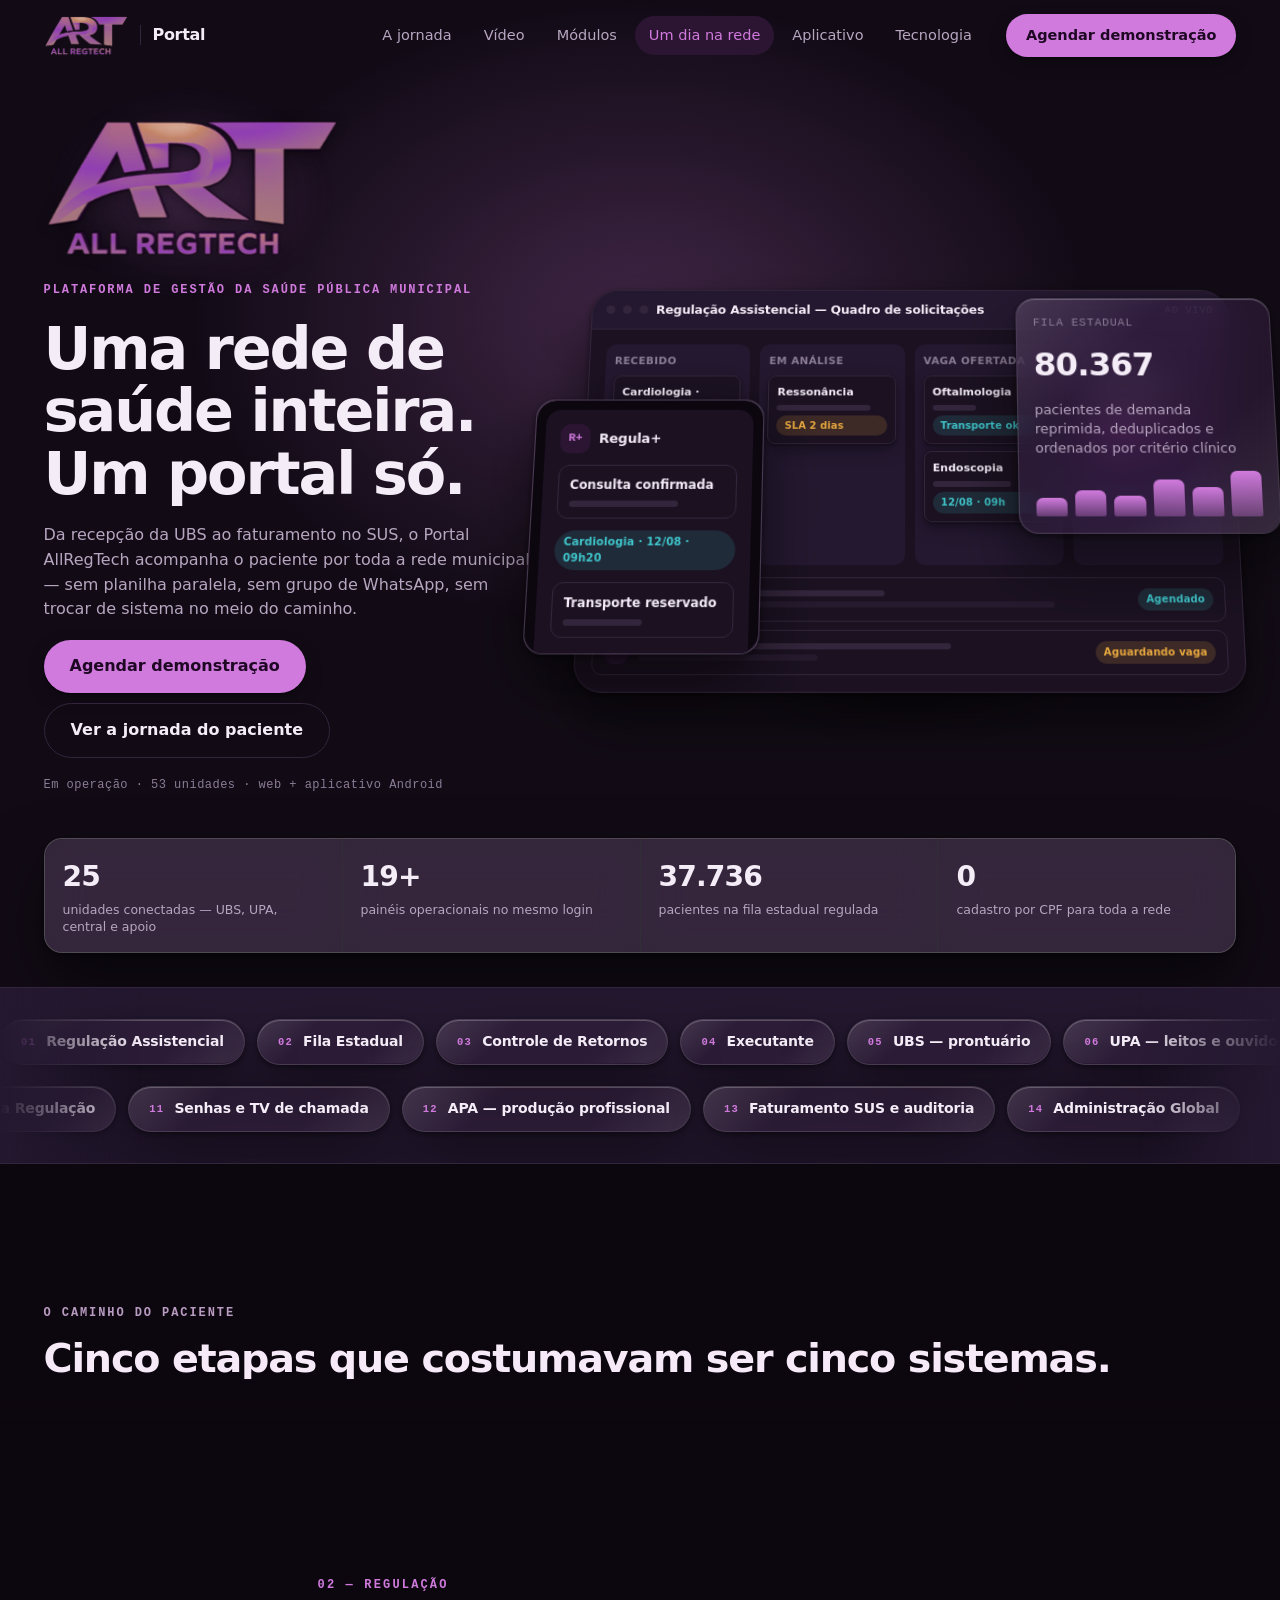
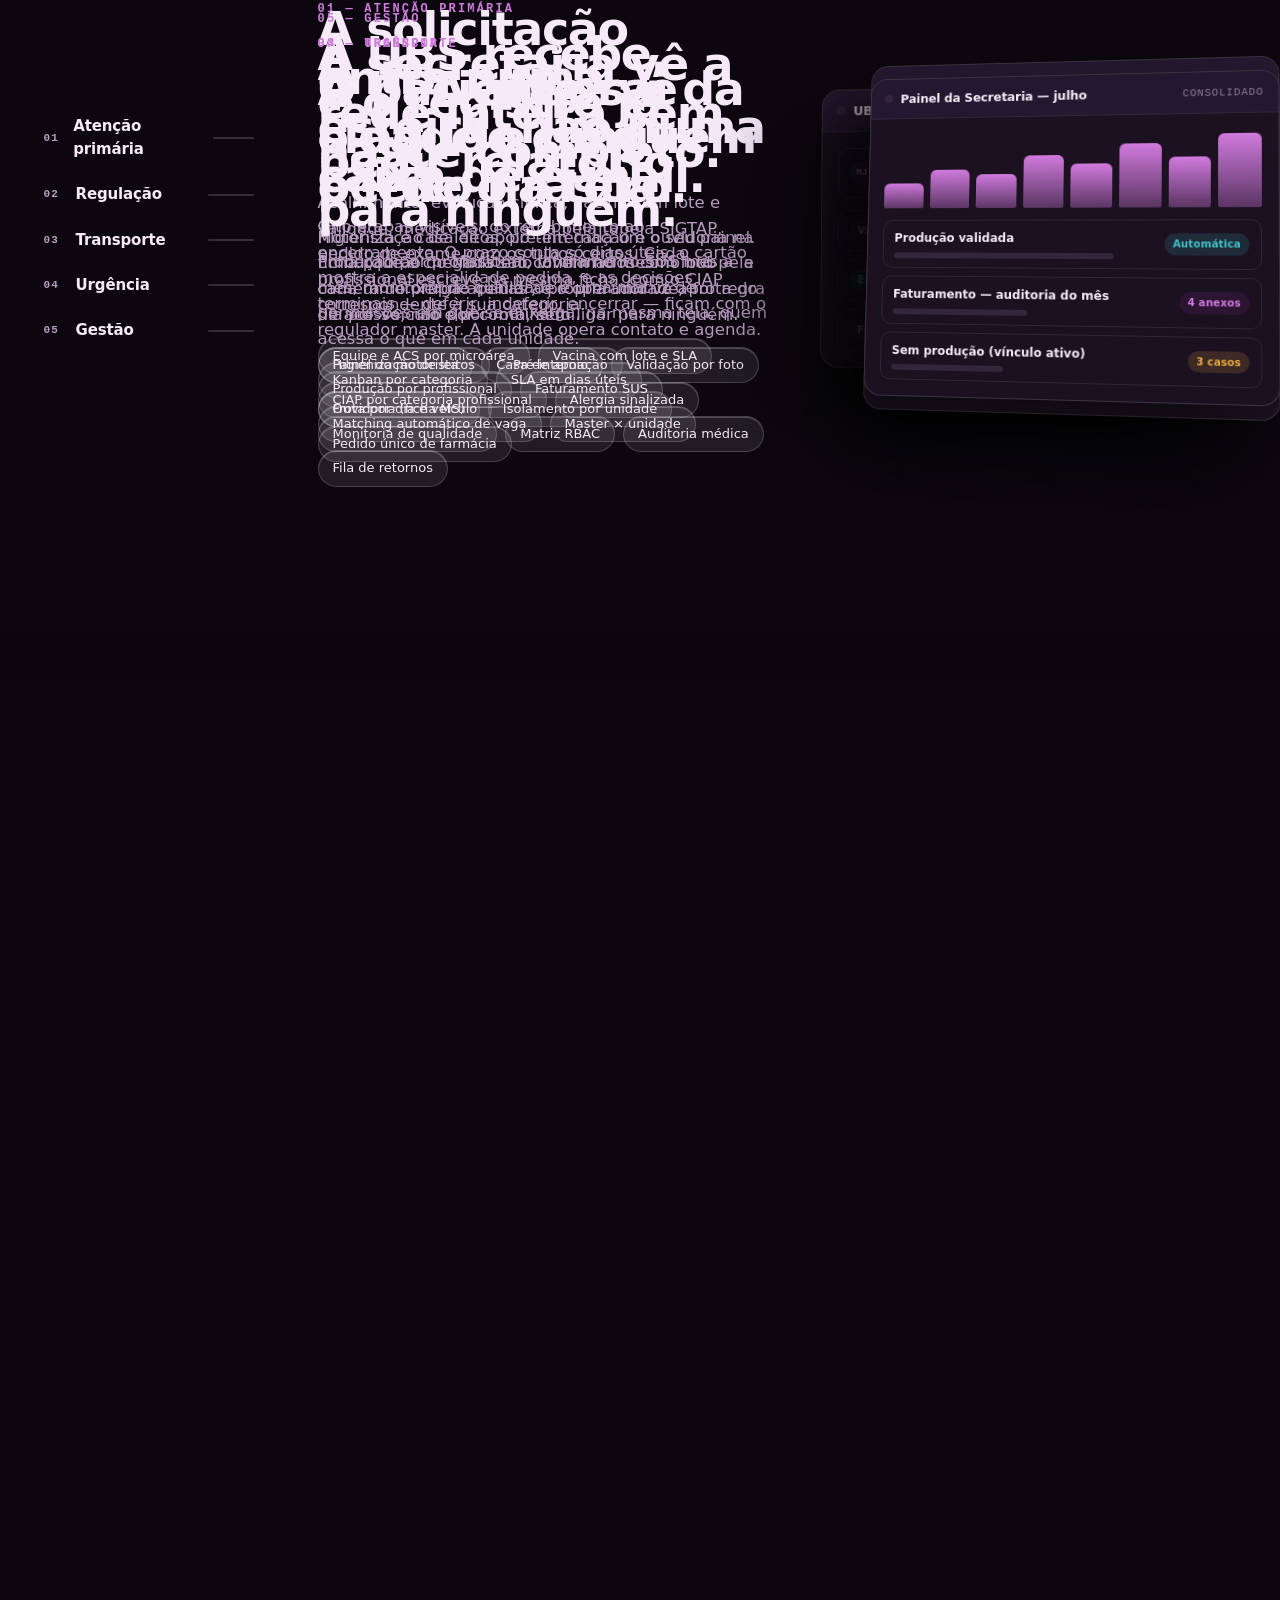
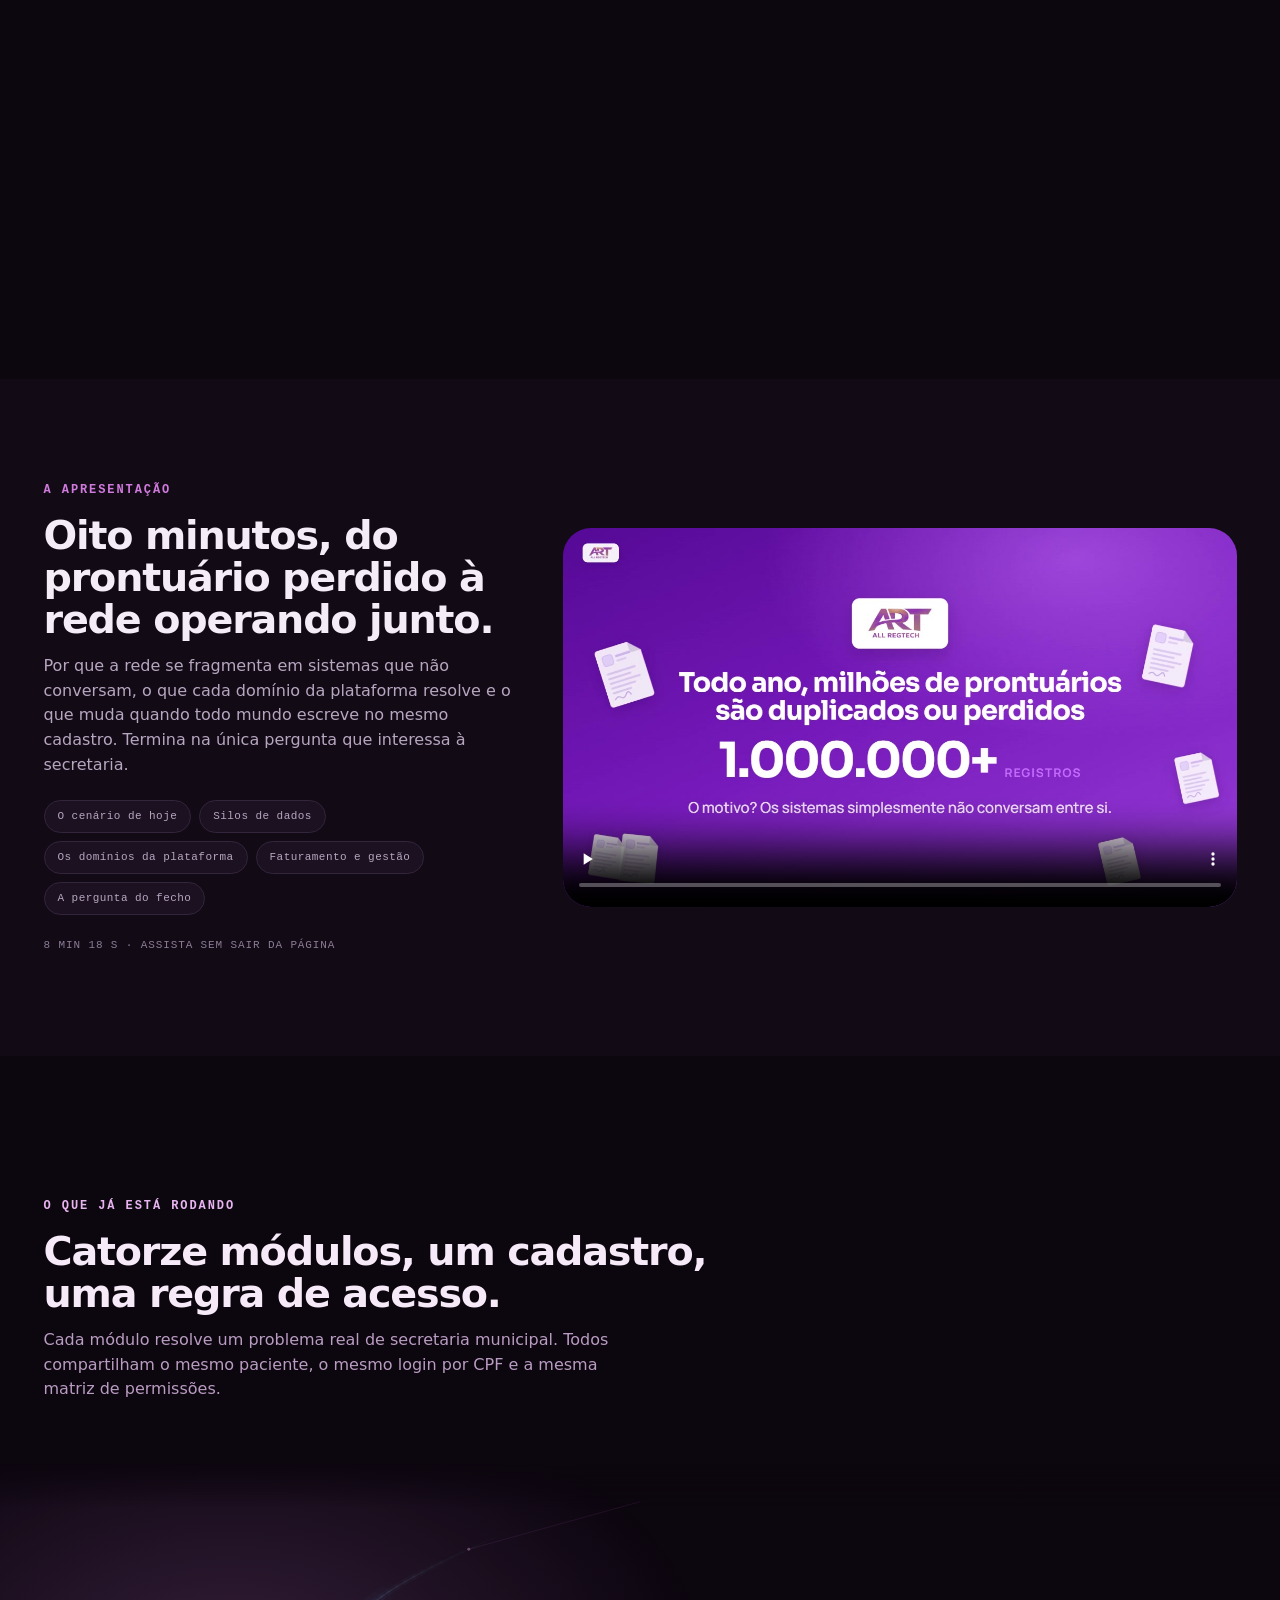
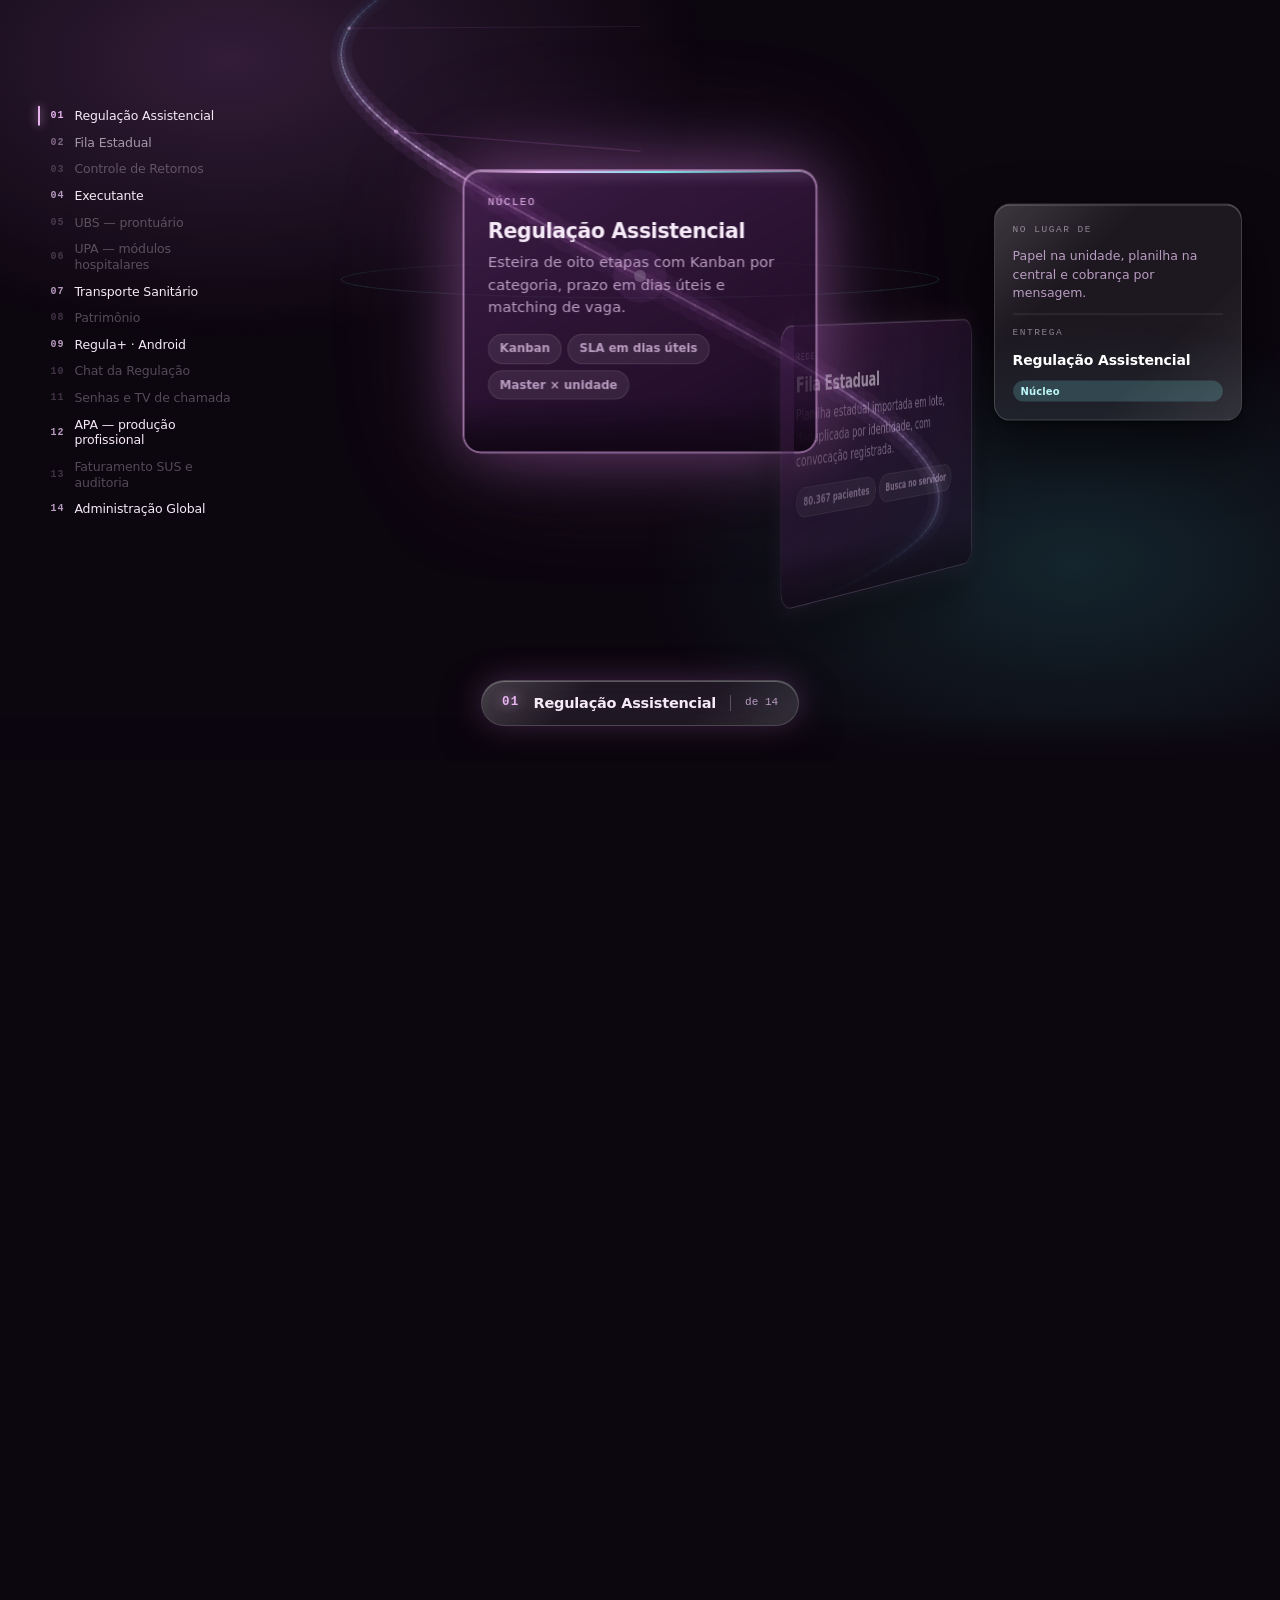
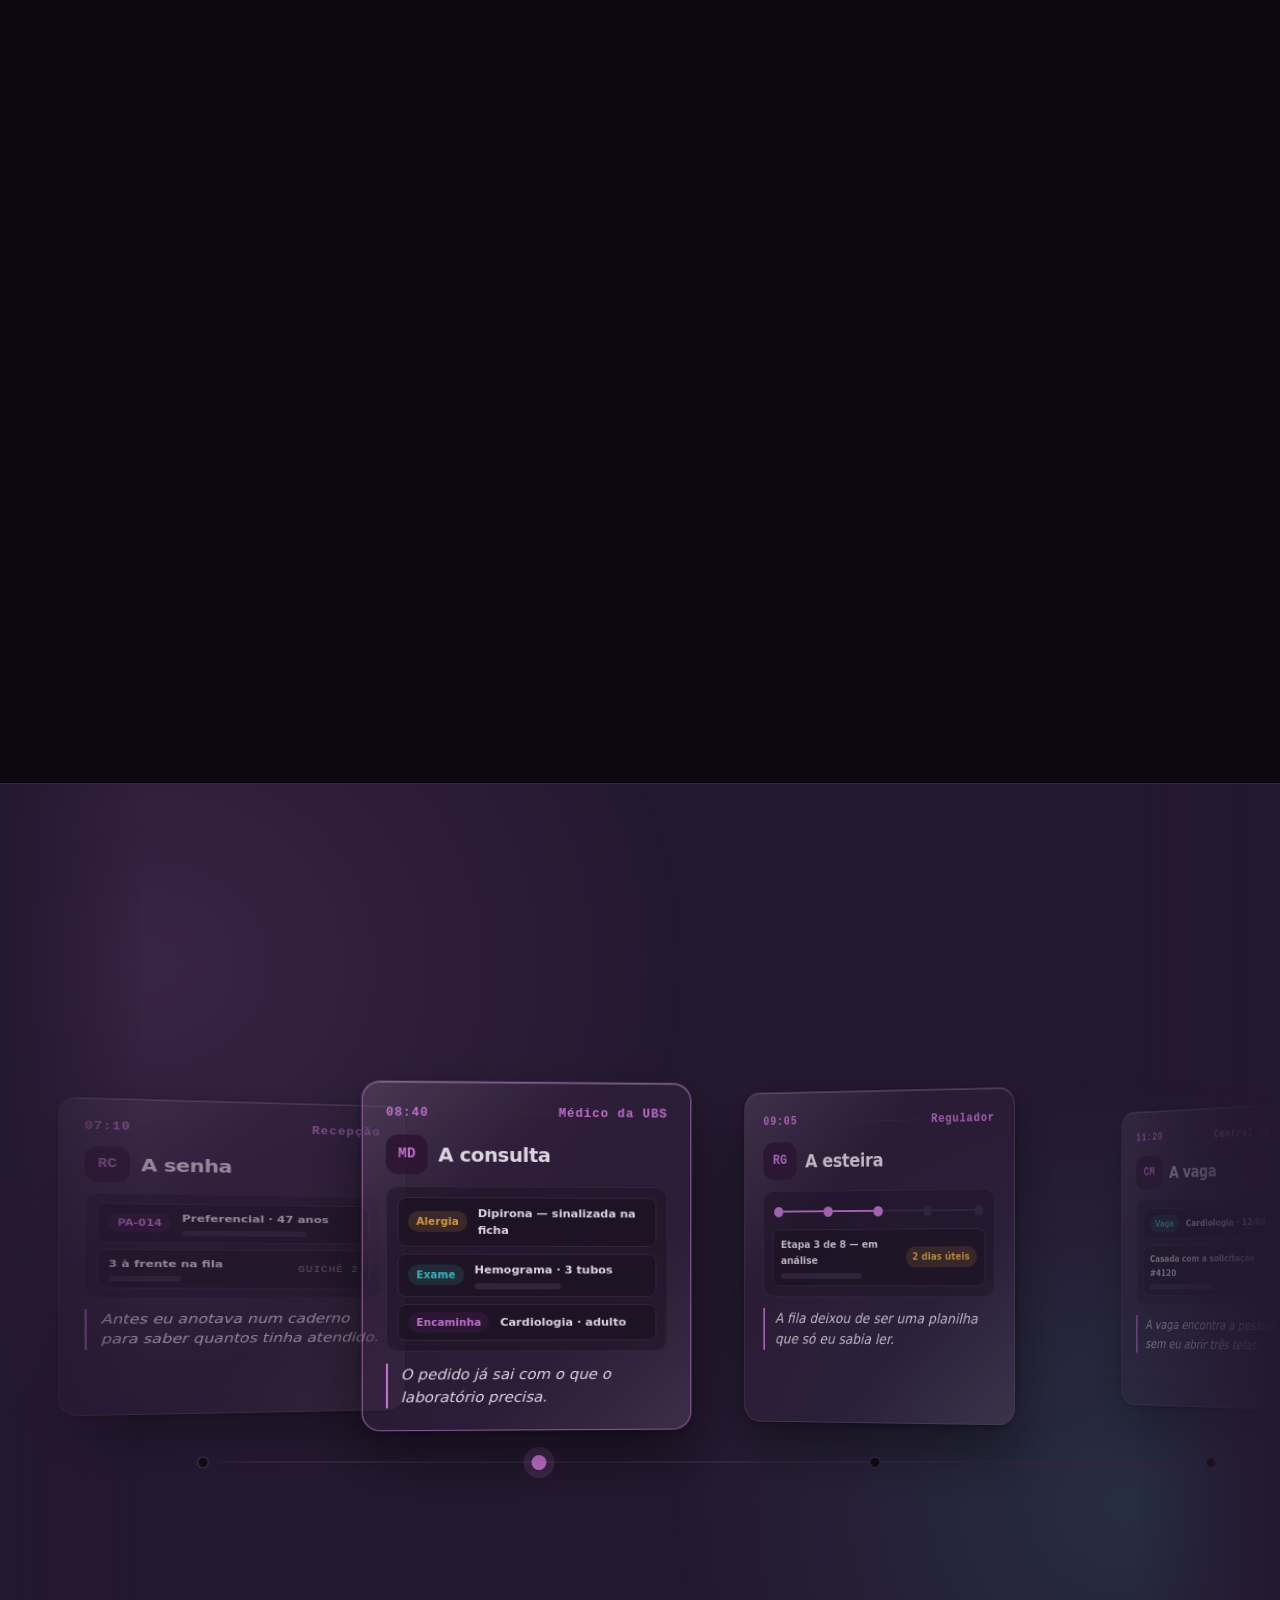
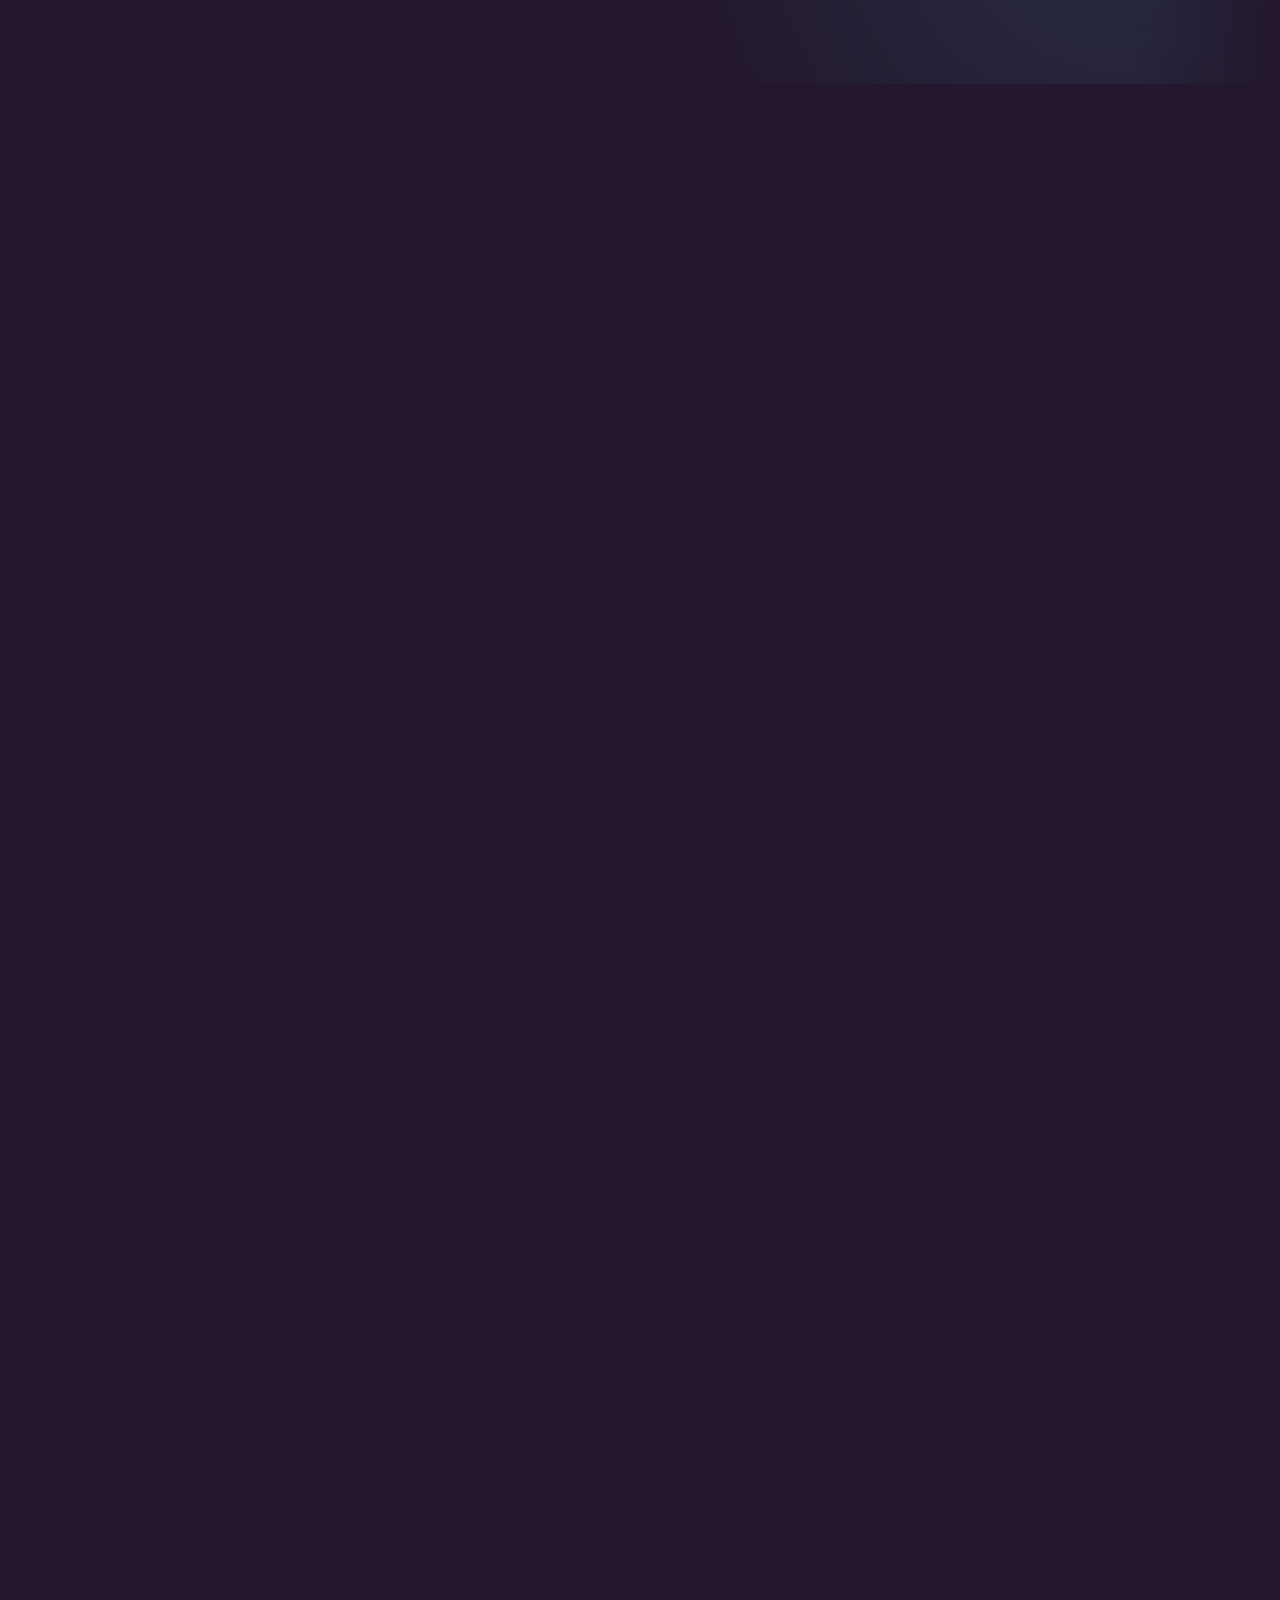
==== index.html @ d10c9597 "Rodape: link para a area restrita O link estava so no clone do servidor; um git pull o apagaria. O e" ====
<!doctype html>
<html lang="pt-BR" data-theme="dark">
<head>
<meta charset="utf-8">
<meta name="color-scheme" content="dark">
<title>Portal AllRegTech — a rede municipal de saúde em um só lugar</title>
<meta name="viewport" content="width=device-width, initial-scale=1">
<meta name="description" content="Portal AllRegTech - plataforma de gestao da saude publica municipal: regulacao, UBS, UPA, transporte sanitario e o aplicativo Regula+.">
<meta name="theme-color" content="#25082B">
<link rel="icon" href="assets/logo-art.png">
<meta property="og:title" content="Portal AllRegTech">
<meta property="og:description" content="Uma rede de saude inteira. Um portal so.">
<meta property="og:image" content="video-capa.jpg">
<meta property="og:type" content="website">
</head>
<body>
<div class="beams" aria-hidden="true"><i></i><i></i><i></i></div>


<style>
/* ───────────────────────── tokens ───────────────────────── */
:root{
  --ink:#1A1220;
  --ink-2:#5A4C63;
  --ink-3:#8B7F94;
  --ground:#FBFAFC;
  --surface:#FFFFFF;
  --surface-2:#F4F0F7;
  --line:#E7E1EB;
  --accent:#6F1D7A;
  --accent-soft:#F3E6F5;
  --deep:#25082B;
  --deep-2:#3A1442;
  --on-deep:#F6EAF8;
  --on-deep-2:#C7A7CE;
  --teal:#0E8F95;
  --amber:#C77A12;
  --btn-bg:#6F1D7A;
  --btn-fg:#FFFFFF;
  --shadow-s:0 1px 2px rgba(37,8,43,.06), 0 6px 16px rgba(37,8,43,.06);
  --shadow-l:0 2px 6px rgba(37,8,43,.08), 0 28px 60px rgba(37,8,43,.14);
  --glass-bg:rgba(255,255,255,.58);
  --glass-brd:rgba(255,255,255,.9);
  --glass-shine:rgba(255,255,255,.75);
  --glass-blur:saturate(1.7) blur(20px);
  --logo-art:url("assets/logo-art.png");
  --logo-dark:url("assets/logo-art-dark.png");
  --r-s:10px; --r-m:18px; --r-l:28px;
  --display:"Segoe UI Variable Display","Segoe UI Variable Text","Segoe UI",system-ui,-apple-system,"Helvetica Neue",sans-serif;
  --body:"Segoe UI Variable Text","Segoe UI",system-ui,-apple-system,"Helvetica Neue",sans-serif;
  --mono:ui-monospace,"Cascadia Code","Cascadia Mono",Consolas,"SF Mono",monospace;
  --maxw:1500px;
  --pad:clamp(20px,3.4vw,52px);
}
@media (prefers-color-scheme:dark){
  :root{
    --ink:#F4ECF7; --ink-2:#B7A6C0; --ink-3:#8B7C95;
    --ground:#120B16; --surface:#1B1121; --surface-2:#241830; --line:#33253C;
    --accent:#D07ADD; --accent-soft:#2C1533;
    --deep:#0C060F; --deep-2:#1D1024; --on-deep:#F6EAF8; --on-deep-2:#B99CC1;
    --teal:#3FC6CB; --amber:#E8A93F;
    --btn-bg:#D07ADD; --btn-fg:#1E0824;
    --shadow-s:0 1px 2px rgba(0,0,0,.5), 0 6px 16px rgba(0,0,0,.35);
    --shadow-l:0 2px 6px rgba(0,0,0,.5), 0 28px 60px rgba(0,0,0,.55);
    --glass-bg:rgba(52,32,63,.5); --glass-brd:rgba(255,255,255,.14); --glass-shine:rgba(255,255,255,.22);
  }
}
:root[data-theme="dark"]{
  --ink:#F4ECF7; --ink-2:#B7A6C0; --ink-3:#8B7C95;
  --ground:#120B16; --surface:#1B1121; --surface-2:#241830; --line:#33253C;
  --accent:#D07ADD; --accent-soft:#2C1533;
  --deep:#0C060F; --deep-2:#1D1024; --on-deep:#F6EAF8; --on-deep-2:#B99CC1;
  --teal:#3FC6CB; --amber:#E8A93F;
  --btn-bg:#D07ADD; --btn-fg:#1E0824;
  --shadow-s:0 1px 2px rgba(0,0,0,.5), 0 6px 16px rgba(0,0,0,.35);
  --shadow-l:0 2px 6px rgba(0,0,0,.5), 0 28px 60px rgba(0,0,0,.55);
  --glass-bg:rgba(52,32,63,.5); --glass-brd:rgba(255,255,255,.14); --glass-shine:rgba(255,255,255,.22);
}
:root[data-theme="light"]{
  --ink:#1A1220; --ink-2:#5A4C63; --ink-3:#8B7F94;
  --ground:#FBFAFC; --surface:#FFFFFF; --surface-2:#F4F0F7; --line:#E7E1EB;
  --accent:#6F1D7A; --accent-soft:#F3E6F5;
  --deep:#25082B; --deep-2:#3A1442; --on-deep:#F6EAF8; --on-deep-2:#C7A7CE;
  --teal:#0E8F95; --amber:#C77A12;
  --btn-bg:#6F1D7A; --btn-fg:#FFFFFF;
  --shadow-s:0 1px 2px rgba(37,8,43,.06), 0 6px 16px rgba(37,8,43,.06);
  --shadow-l:0 2px 6px rgba(37,8,43,.08), 0 28px 60px rgba(37,8,43,.14);
  --glass-bg:rgba(255,255,255,.58); --glass-brd:rgba(255,255,255,.9); --glass-shine:rgba(255,255,255,.75);
}

/* ───────────────────────── base ───────────────────────── */
*{box-sizing:border-box}
html{scroll-behavior:auto}
body{
  margin:0; background:var(--ground); color:var(--ink);
  font-family:var(--body); font-size:16px; line-height:1.55;
  -webkit-font-smoothing:antialiased;
  overflow-x:hidden; overflow-x:clip; /* clip não cria contexto de rolagem: preserva o sticky */
}

/* ───────────────────────── feixes de luz no fundo ─────────────────────────
   Camada fixa atras de TODO o conteudo. Funciona porque o background do body
   e propagado para o canvas: um filho com z-index:-1 fica acima do fundo e
   abaixo do conteudo. Secoes com fundo solido (ex.: #jornada) cobrem os feixes
   naturalmente — a luz aparece onde o fundo e o --ground. */
:root{
  --beam-a:rgba(111,29,122,.20);
  --beam-b:rgba(14,143,149,.15);
  --beam-c:rgba(199,122,18,.11);
}
@media (prefers-color-scheme:dark){
  :root{
    --beam-a:rgba(208,122,221,.26);
    --beam-b:rgba(63,198,203,.19);
    --beam-c:rgba(232,169,63,.14);
  }
}
:root[data-theme="dark"]{
  --beam-a:rgba(208,122,221,.26);
  --beam-b:rgba(63,198,203,.19);
  --beam-c:rgba(232,169,63,.14);
}
:root[data-theme="light"]{
  --beam-a:rgba(111,29,122,.20);
  --beam-b:rgba(14,143,149,.15);
  --beam-c:rgba(199,122,18,.11);
}
.beams{
  position:fixed; inset:0; z-index:-1; pointer-events:none;
  overflow:hidden; contain:strict;
}
.beams i{
  position:absolute; top:-60vh; left:0;
  width:var(--w); height:220vh;
  background:linear-gradient(90deg, transparent 0%, var(--c) 46%, var(--c) 54%, transparent 100%);
  filter:blur(var(--b));
  opacity:0;
  will-change:transform, opacity;
  animation:beam-sweep var(--dur) linear var(--delay) infinite;
}
.beams i:nth-child(1){ --w:15vw; --b:46px; --c:var(--beam-a); --dur:23s; --delay:-3s }
.beams i:nth-child(2){ --w:9vw;  --b:34px; --c:var(--beam-b); --dur:31s; --delay:-14s }
.beams i:nth-child(3){ --w:22vw; --b:64px; --c:var(--beam-c); --dur:41s; --delay:-27s }
@keyframes beam-sweep{
  0%   { transform:rotate(17deg) translate3d(-45vw,0,0); opacity:0 }
  14%  { opacity:1 }
  86%  { opacity:1 }
  100% { transform:rotate(17deg) translate3d(125vw,0,0); opacity:0 }
}
/* quem pediu menos movimento fica com o fundo limpo, sem animacao nenhuma */
@media (prefers-reduced-motion:reduce){ .beams{ display:none } }
@media print{ .beams{ display:none } }
/* degradê nas bordas: onde o conteúdo é recortado, ele se dissolve em vez de ser cortado a faca */
.fade-x::before, .fade-x::after, .fade-y::before, .fade-y::after{
  content:""; position:absolute; z-index:4; pointer-events:none;
}
.fade-x::before, .fade-x::after{top:0; bottom:0; width:clamp(72px,11vw,190px)}
.fade-x::before{left:0; background:linear-gradient(90deg, var(--fade-c,var(--ground)) 0%, transparent 100%)}
.fade-x::after{right:0; background:linear-gradient(270deg, var(--fade-c,var(--ground)) 0%, transparent 100%)}
.fade-y::before, .fade-y::after{left:0; right:0; height:clamp(28px,5vh,76px)}
.fade-y::before{top:0; background:linear-gradient(180deg, var(--fade-c,var(--ground)) 0%, transparent 100%)}
.fade-y::after{bottom:0; background:linear-gradient(0deg, var(--fade-c,var(--ground)) 0%, transparent 100%)}
h1,h2,h3,h4{font-family:var(--display); text-wrap:balance; margin:0; font-weight:700; letter-spacing:-.022em; line-height:1.06}
p{margin:0}
a{color:inherit}
img{max-width:100%}
:where(a,button,[tabindex]):focus-visible{outline:3px solid var(--accent); outline-offset:3px; border-radius:6px}

.wrap{max-width:var(--maxw); margin-inline:auto; padding-inline:var(--pad)}
.eyebrow{
  font-family:var(--mono); font-size:12px; letter-spacing:.16em; text-transform:uppercase;
  color:var(--accent); font-weight:600;
}
.lede{font-size:clamp(16px,1.15vw,18.5px); color:var(--ink-2); max-width:56ch}
.h-xl{font-size:clamp(38px,4.6vw,68px); letter-spacing:-.035em}
.h-l{font-size:clamp(28px,3.1vw,46px); letter-spacing:-.03em}
.h-m{font-size:clamp(23px,2vw,31px); letter-spacing:-.025em}
.h-s{font-size:20px; letter-spacing:-.015em}

.btn{
  display:inline-flex; align-items:center; gap:9px; border:0; cursor:pointer;
  font-family:var(--body); font-size:16px; font-weight:600; text-decoration:none;
  padding:14px 26px; border-radius:999px; transition:transform .18s, box-shadow .18s, background .18s;
}
.btn--primary{background:var(--btn-bg); color:var(--btn-fg); box-shadow:var(--shadow-s)}
.btn--primary:hover{transform:translateY(-2px); box-shadow:var(--shadow-l)}
.btn--ghost{background:transparent; color:var(--ink); border:1.5px solid var(--line)}
.btn--ghost:hover{border-color:var(--accent); color:var(--accent); transform:translateY(-2px)}
.btn--onDeep{background:rgba(255,255,255,.1); color:var(--on-deep); border:1.5px solid rgba(255,255,255,.24)}
.btn--onDeep:hover{background:rgba(255,255,255,.18); transform:translateY(-2px)}

/* ───────────────────────── scroll progress + nav ───────────────────────── */
#bar{
  position:fixed; inset:0 auto auto 0; height:3px; width:0%; z-index:60;
  background:linear-gradient(90deg,var(--accent),var(--teal)); transition:width .08s linear;
}
#nav{
  position:fixed; top:0; left:0; right:0; z-index:50;
  display:flex; align-items:center; gap:20px;
  padding:14px var(--pad); transition:background .3s, border-color .3s, backdrop-filter .3s;
  border-bottom:1px solid transparent;
}
#nav.stuck{
  background:color-mix(in srgb, var(--ground) 82%, transparent);
  backdrop-filter:saturate(1.6) blur(18px);
  border-bottom-color:var(--line);
}
.brand{display:flex; align-items:center; gap:12px; font-family:var(--display); font-weight:700; letter-spacing:-.02em; text-decoration:none; font-size:16px; color:var(--ink)}
.brand__sep{width:1px; height:20px; background:var(--line); display:block}
.navlinks{display:flex; gap:4px; margin-left:auto}
.navlinks a{
  text-decoration:none; font-size:14.5px; font-weight:500; color:var(--ink-2);
  padding:8px 14px; border-radius:999px; transition:color .2s, background .2s;
}
.navlinks a:hover{color:var(--ink); background:var(--surface-2)}
.navlinks a.on{color:var(--accent); background:var(--accent-soft)}
#nav .btn{padding:10px 20px; font-size:14.5px}
@media (max-width:940px){ .navlinks{display:none} #nav .btn{margin-left:auto} }

/* ───────────────────────── reveal ───────────────────────── */
.rv{opacity:0; transform:translateY(30px); transition:opacity .8s cubic-bezier(.2,.7,.3,1), transform .8s cubic-bezier(.2,.7,.3,1); transition-delay:var(--d,0ms)}
.rv.in{opacity:1; transform:none}

/* ───────── vidro ───────── */
/* .glass = vidro completo (com desfoque do fundo). Custa uma superfície de composição
   por elemento, então fica reservado a poucos elementos-chave.
   .glass-lite = mesma linguagem visual sem o desfoque, para quando há muitos. */
.glass, .glass-lite{
  background:var(--glass-bg);
  border:1px solid var(--glass-brd);
  box-shadow:var(--shadow-l), inset 0 1px 0 var(--glass-shine);
  position:relative;
}
.glass{-webkit-backdrop-filter:var(--glass-blur); backdrop-filter:var(--glass-blur)}
.glass::before, .glass-lite::before{ /* brilho diagonal de borda, como um vidro pegando luz */
  content:""; position:absolute; inset:0; border-radius:inherit; pointer-events:none;
  background:linear-gradient(135deg, var(--glass-shine) 0%, transparent 32%, transparent 68%, rgba(255,255,255,.16) 100%);
  opacity:.55; }
.glass > *, .glass-lite > *{position:relative; z-index:1}
@supports not ((backdrop-filter:blur(1px)) or (-webkit-backdrop-filter:blur(1px))){
  .glass{background:var(--surface)}
}

/* ───────── logo ART em placa 3D extrudada ───────── */
.brand-mark{
  width:var(--bm,120px); aspect-ratio:460/235; display:block; flex:none;
  background:var(--logo-art) center/contain no-repeat;
}
/* a própria marca é extrudada: camadas da arte empilhadas em Z, fundo transparente */
.logo3d{--w:296px; width:var(--w); aspect-ratio:460/235; perspective:1000px; position:relative}
.logo3d::after{ /* luz difusa por trás das letras */
  content:""; position:absolute; inset:-40% -16%; z-index:-1; pointer-events:none;
  background:radial-gradient(50% 50% at 50% 52%, color-mix(in srgb,var(--accent) 34%,transparent), transparent 68%);
  filter:blur(16px); opacity:.7;
}
.logo3d__tilt{
  width:100%; height:100%; transform-style:preserve-3d;
  transform:rotateX(var(--lx,0deg)) rotateY(var(--ly,0deg));
  transition:transform .35s cubic-bezier(.2,.7,.3,1);
}
/* giro leve de vai e vem: a marca nunca chega a ficar de perfil */
.logo3d__obj{position:relative; width:100%; height:100%; transform-style:preserve-3d; animation:logosway 13s ease-in-out infinite}
@keyframes logosway{
  0%,100%{transform:rotateY(-19deg) rotateX(6deg)}
  50%{transform:rotateY(19deg) rotateX(-5deg)}
}
/* as camadas de espessura usam uma silhueta já escura: nada de filter por camada,
   que com animação 3D contínua rasteriza tudo de novo a cada quadro */
.logo3d__l{
  position:absolute; inset:0; background:var(--logo-dark) center/contain no-repeat;
  transform:translateZ(calc(var(--i) * -4px));
}
.logo3d__l--face{
  background-image:var(--logo-art); transform:translateZ(2.6px);
  filter:drop-shadow(0 3px 7px rgba(0,0,0,.4));
}
/* faísca de luz atravessando as letras, recortada pela silhueta da marca */
.logo3d__shine{
  position:absolute; inset:0; pointer-events:none; overflow:hidden; transform:translateZ(3.4px);
  -webkit-mask:var(--logo-art) center/contain no-repeat;
  mask:var(--logo-art) center/contain no-repeat;
}
.logo3d__shine::after{ /* só o transform anima: fica no compositor, não repinta */
  content:""; position:absolute; top:-20%; bottom:-20%; left:-60%; width:46%;
  background:linear-gradient(102deg, transparent, rgba(255,255,255,.92), transparent);
  animation:logoshine 6.5s ease-in-out infinite;
}
@keyframes logoshine{
  0%, 58%{transform:translateX(0)}
  100%{transform:translateX(560%)}
}
@media (max-width:1079px){ .logo3d{--w:238px; margin-inline:auto} }
@media (max-height:780px){ .logo3d{--w:236px} }
@media (prefers-reduced-motion:reduce){
  .logo3d__obj{animation:none !important; transform:rotateY(-15deg) rotateX(4deg)}
  .logo3d__shine{animation:none !important; opacity:.25}
  .logo3d__tilt{transition:none}
}

/* ───────── motor de deslocamento ligado ao scroll ───────── */
.fly{
  transform:translate3d(var(--fx,0px), var(--fy,0px), var(--fz,0px)) rotate(var(--fr,0deg)) scale(var(--fsc,1));
  opacity:var(--fo,1);
}
/* faixa que corre na horizontal enquanto a página desce */
.band{
  padding:26px 0; border-block:1px solid var(--line); background:var(--surface-2);
  overflow:hidden; position:relative; --fade-c:var(--surface-2);
}
.band__row{display:flex; gap:12px; width:max-content; padding:5px 0}
.band__row + .band__row{margin-top:12px}
.band__chip{
  flex:none; display:flex; align-items:center; gap:10px; padding:11px 20px; border-radius:999px;
  font-size:14px; font-weight:600; white-space:nowrap; letter-spacing:-.01em; border-radius:999px;
}
.band__chip b{font-family:var(--mono); font-size:10.5px; letter-spacing:.12em; color:var(--accent); font-weight:700}

/* ───────────────────────── hero ───────────────────────── */
#hero{position:relative; padding:104px 0 26px; overflow:hidden}
#hero::before{
  content:""; position:absolute; z-index:0; left:50%; top:-14%; translate:-50% 0;
  width:min(1300px,130vw); aspect-ratio:1/.7; pointer-events:none;
  background:radial-gradient(50% 50% at 50% 50%, color-mix(in srgb,var(--accent) 24%,transparent) 0%, transparent 70%);
}
.hero-grid{position:relative; z-index:1; display:grid; gap:28px; justify-items:center; text-align:center}
.hero-copy{display:grid; gap:16px; justify-items:center}
.hero-grid .h-xl{max-width:15ch}
.hero-grid .lede{text-align:center}
.hero-cta{display:flex; gap:10px; flex-wrap:wrap; justify-content:center}
.hero-note{font-family:var(--mono); font-size:12px; color:var(--ink-3); letter-spacing:.04em}

.stagegrid{
  display:grid; grid-template-columns:repeat(4,1fr); gap:1px; background:var(--glass-brd);
  border:1px solid var(--glass-brd); border-radius:var(--r-m); overflow:hidden; margin-top:34px; width:100%;
  box-shadow:var(--shadow-l);
}
.stagegrid div{
  background:var(--glass-bg); padding:16px 18px;
  -webkit-backdrop-filter:var(--glass-blur); backdrop-filter:var(--glass-blur);
}
.stagegrid b{display:block; font-family:var(--display); font-size:clamp(24px,2.2vw,33px); letter-spacing:-.03em; font-variant-numeric:tabular-nums}
.stagegrid span{font-size:12.5px; color:var(--ink-2); display:block; margin-top:2px; line-height:1.38}
@media (max-width:760px){ .stagegrid{grid-template-columns:repeat(2,1fr)} }

/* desktop: copy à esquerda, cena 3D à direita, números atravessando embaixo */
@media (min-width:1080px){
  #hero{padding:112px 0 34px}
  .hero-grid{
    grid-template-columns:minmax(0,.86fr) minmax(0,1.14fr);
    grid-template-areas:"copy art" "stats stats";
    column-gap:clamp(34px,3.6vw,64px); row-gap:0;
    align-items:center; text-align:left; justify-items:stretch;
  }
  .hero-copy{grid-area:copy; justify-items:start; gap:18px}
  .hero-grid .lede{text-align:left}
  .hero-cta{justify-content:flex-start}
  .compo{grid-area:art; margin-top:0}
  .stagegrid{grid-area:stats; margin-top:44px}
}

/* ───────────────────────── hero composition (3D) ───────────────────────── */
.compo{position:relative; margin-top:64px; perspective:1700px; perspective-origin:50% 32%}
.compo__stage{
  position:relative; transform-style:preserve-3d; will-change:transform;
  transform:rotateX(var(--rx,15deg)) rotateY(var(--ry,0deg)) rotateZ(var(--rz,0deg));
  transition:transform .45s cubic-bezier(.2,.7,.3,1);
}
.compo__stage::after{ /* sombra projetada no "chão" da cena */
  content:""; position:absolute; left:8%; right:8%; bottom:-6%; height:70px; z-index:-1;
  background:radial-gradient(50% 50% at 50% 50%, rgba(37,8,43,.34), transparent 72%);
  filter:blur(22px); transform:translateZ(-160px);
}
@media (prefers-color-scheme:dark){ :root:not([data-theme]) .compo__stage::after{background:radial-gradient(50% 50% at 50% 50%, rgba(0,0,0,.75), transparent 72%)} }
:root[data-theme="dark"] .compo__stage::after{background:radial-gradient(50% 50% at 50% 50%, rgba(0,0,0,.75), transparent 72%)}
.compo__main{
  border-radius:var(--r-l); overflow:hidden; box-shadow:var(--shadow-l);
  border:1px solid var(--line); background:var(--surface); will-change:transform;
  transform:translateZ(0) translateY(var(--ty,0px)) scale(var(--sc,1));
}
.compo__float{position:absolute; border-radius:var(--r-m); overflow:hidden; will-change:transform}
.compo__float--l{width:214px; left:-14px; bottom:7%; transform:translate3d(var(--fx,0px),var(--fy,0px),120px)}
.compo__float--r{width:236px; right:6px; top:11%; padding:15px; transform:translate3d(var(--fx,0px),var(--fy,0px),160px)}
@media (max-width:900px){ .compo__float{display:none} .compo__stage{transform:none} }

/* ── mock UI kit (usado no herói, na jornada e nos cards) ── */
.mk{font-family:var(--body); font-size:12px; color:var(--ink)}
.mk__bar{display:flex; align-items:center; gap:8px; padding:11px 14px; border-bottom:1px solid var(--line); background:var(--surface-2)}
.mk__dot{width:9px; height:9px; border-radius:50%; background:var(--line)}
.mk__title{font-weight:600; font-size:12.5px; letter-spacing:-.01em}
.mk__tag{margin-left:auto; font-family:var(--mono); font-size:10.5px; color:var(--ink-3); letter-spacing:.08em; text-transform:uppercase}
.mk__body{padding:16px; display:grid; gap:12px}
.kan{display:grid; grid-template-columns:repeat(4,1fr); gap:10px}
.kan__col{background:var(--surface-2); border-radius:var(--r-s); padding:9px; display:grid; gap:7px; align-content:start}
.kan__h{font-size:10.5px; font-weight:700; letter-spacing:.04em; text-transform:uppercase; color:var(--ink-3)}
.kan__c{background:var(--surface); border:1px solid var(--line); border-radius:8px; padding:8px; display:grid; gap:5px; box-shadow:var(--shadow-s)}
.kan__c b{font-size:11px; font-weight:600}
.line{height:6px; border-radius:99px; background:var(--line)}
.line.w70{width:70%} .line.w50{width:50%} .line.w85{width:85%} .line.w40{width:40%}
.chip{
  display:inline-flex; align-items:center; gap:5px; font-size:10px; font-weight:600; padding:3px 8px;
  border-radius:999px; background:var(--accent-soft); color:var(--accent); letter-spacing:.01em;
}
.chip--teal{background:color-mix(in srgb,var(--teal) 14%,transparent); color:var(--teal)}
.chip--amber{background:color-mix(in srgb,var(--amber) 16%,transparent); color:var(--amber)}
.rows{display:grid; gap:8px}
.row{display:flex; align-items:center; gap:10px; padding:9px 11px; border:1px solid var(--line); border-radius:10px; background:var(--surface)}
.row .av{width:24px; height:24px; border-radius:50%; background:var(--accent-soft); display:grid; place-items:center; font-size:9.5px; font-weight:700; color:var(--accent); font-family:var(--mono)}
.row .gr{flex:1; display:grid; gap:5px}
.bars{display:flex; align-items:flex-end; gap:7px; height:78px}
.bars i{flex:1; border-radius:6px 6px 2px 2px; background:linear-gradient(180deg,var(--accent),color-mix(in srgb,var(--accent) 35%,transparent)); display:block}
.beds{display:grid; grid-template-columns:repeat(6,1fr); gap:7px}
.beds i{aspect-ratio:1; border-radius:7px; background:var(--surface-2); border:1px solid var(--line); display:block}
.beds i.ok{background:color-mix(in srgb,var(--teal) 22%,transparent); border-color:transparent}
.beds i.bz{background:color-mix(in srgb,var(--accent) 26%,transparent); border-color:transparent}
.beds i.wr{background:color-mix(in srgb,var(--amber) 28%,transparent); border-color:transparent}
.route{display:flex; align-items:center; gap:0; padding:6px 2px}
.route i{width:11px; height:11px; border-radius:50%; background:var(--accent); flex:none; display:block}
.route i.pale{background:var(--line)}
.route s{flex:1; height:2px; background:var(--line); display:block; text-decoration:none}
.route s.done{background:var(--accent)}

.phone{width:100%; background:var(--deep); padding:9px 9px 0; border-radius:var(--r-m)}
.phone__scr{background:var(--surface); border-radius:14px 14px 0 0; padding:14px; display:grid; gap:11px}
.phone__hd{display:flex; align-items:center; gap:8px}
.phone__hd b{font-size:12.5px; font-weight:700; letter-spacing:-.01em}

/* ───────────────────────── jornada (pinned) ───────────────────────── */
#jornada{background:var(--deep); color:var(--on-deep); position:relative}
#jornada .eyebrow{color:var(--on-deep-2)}
.j-intro{padding:clamp(80px,11vw,140px) 0 0; max-width:var(--maxw); margin-inline:auto; padding-inline:var(--pad)}
.j-intro .lede{color:var(--on-deep-2)}
.j-intro h2{margin:14px 0 0}
.j-track{height:600vh; position:relative}
.j-pin{position:sticky; top:0; height:100svh; display:flex; align-items:center; overflow:hidden; --fade-c:var(--deep)}
.j-inner{
  max-width:var(--maxw); margin-inline:auto; padding-inline:var(--pad); width:100%;
  display:grid; grid-template-columns:210px 1fr; gap:clamp(24px,5vw,72px); align-items:center;
}
.j-nav{list-style:none; margin:0; padding:0; display:grid; gap:2px}
.j-nav li{display:flex; align-items:center; gap:12px; padding:10px 0; opacity:.34; transition:opacity .4s}
.j-nav li.on{opacity:1}
.j-nav b{font-family:var(--mono); font-size:11px; letter-spacing:.1em; color:var(--on-deep-2); width:20px}
.j-nav span{font-family:var(--display); font-weight:600; font-size:15px; letter-spacing:-.01em}
.j-nav em{
  display:block; height:2px; background:rgba(255,255,255,.16); border-radius:2px; margin-left:auto; width:46px; position:relative; overflow:hidden;
}
.j-nav em::after{content:""; position:absolute; inset:0 100% 0 0; background:var(--accent); transition:right .3s linear}
.j-nav li.on em::after{right:calc(100% - var(--p,0%) )}

.j-stages{display:grid; position:relative}
.j-stage{
  grid-area:1/1; display:grid; grid-template-columns:1fr .92fr; gap:clamp(24px,4vw,56px); align-items:center;
  opacity:0; pointer-events:none; transition:opacity .5s cubic-bezier(.2,.7,.3,1);
}
.j-stage.on{opacity:1; pointer-events:auto}
/* a copy entra pela esquerda, o painel atravessa vindo da direita */
.j-stage__copy{transform:translate3d(-90px,0,0); opacity:0; transition:transform .85s cubic-bezier(.2,.75,.25,1) .04s, opacity .6s ease .04s}
.j-stage.on .j-stage__copy{transform:none; opacity:1}
.j-stage h3{font-size:clamp(28px,3.6vw,46px); letter-spacing:-.03em; margin:10px 0 14px}
.j-stage p{color:var(--on-deep-2); max-width:44ch; font-size:16.5px}
.j-stage .num{font-family:var(--mono); font-size:12px; letter-spacing:.18em; color:var(--accent); font-weight:600}
:root[data-theme="light"] .j-stage .num, :root:not([data-theme]) .j-stage .num{color:#D796E0}
@media (prefers-color-scheme:dark){ :root:not([data-theme]) .j-stage .num{color:var(--accent)} }
.j-feats{list-style:none; margin:20px 0 0; padding:0; display:flex; flex-wrap:wrap; gap:8px}
.j-feats li{
  font-size:13px; font-weight:500; padding:7px 14px; border-radius:999px;
  background:rgba(255,255,255,.09); border:1px solid rgba(255,255,255,.17); color:var(--on-deep);
  box-shadow:inset 0 1px 0 rgba(255,255,255,.22);
}
/* painéis da jornada em planos 3D empilhados, entrando pela direita */
.j-art{
  position:relative; perspective:1400px; perspective-origin:20% 50%;
  transform:translate3d(140px,0,0); opacity:0;
  transition:transform .95s cubic-bezier(.2,.75,.25,1) .1s, opacity .7s ease .1s;
}
.j-stage.on .j-art{transform:none; opacity:1}
.j-art .mk{
  position:relative; z-index:2; border-radius:var(--r-m); overflow:hidden;
  border:1px solid rgba(255,255,255,.14); background:var(--surface);
  box-shadow:-34px 44px 90px rgba(0,0,0,.5);
  transform:rotateY(-13deg) rotateX(6deg) translateZ(-70px) translateX(30px);
  transform-origin:left center;
  transition:transform 1s cubic-bezier(.2,.7,.3,1);
}
.j-stage.on .j-art .mk{transform:rotateY(-6deg) rotateX(2.5deg) translateZ(0) translateX(0)}
.j-art::before, .j-art::after{ /* planos-fantasma atrás, sugerindo a pilha de painéis */
  content:""; position:absolute; inset:8% 0 8% 6%; border-radius:var(--r-m);
  border:1px solid rgba(255,255,255,.1); background:rgba(255,255,255,.035);
  transform-origin:left center; transition:transform 1s cubic-bezier(.2,.7,.3,1), opacity .8s; opacity:0;
}
.j-art::before{z-index:1; transform:rotateY(-13deg) translateZ(-120px) translateX(46px)}
.j-art::after{z-index:0; transform:rotateY(-13deg) translateZ(-190px) translateX(70px)}
.j-stage.on .j-art::before{opacity:.9; transform:rotateY(-6deg) translateZ(-46px) translateX(24px)}
.j-stage.on .j-art::after{opacity:.55; transform:rotateY(-6deg) translateZ(-92px) translateX(46px)}
@media (max-width:1000px){ .j-stage{grid-template-columns:1fr} .j-art{display:none} .j-inner{grid-template-columns:1fr} .j-nav{display:none} }

.j-flat .j-track{height:auto}
.j-flat .j-pin{position:static; height:auto; padding:clamp(40px,7vw,80px) 0}
.j-flat .j-stages{display:flex; flex-direction:column; gap:clamp(56px,9vw,110px)}
.j-flat .j-stage{opacity:1; pointer-events:auto}
.j-flat .j-stage__copy, .j-flat .j-art{transform:none; opacity:1}
.j-flat .j-nav{display:none}
.j-flat .j-inner{grid-template-columns:1fr}
@media (max-width:900px){
  .j-track{height:auto}
  .j-pin{position:static; height:auto; padding:clamp(40px,7vw,80px) 0}
  .j-stages{display:flex; flex-direction:column; gap:64px}
  .j-stage{opacity:1; pointer-events:auto}
  .j-stage__copy, .j-art{transform:none; opacity:1}
}

/* ───────────────────────── seções claras ───────────────────────── */
.sec{padding:clamp(84px,11vw,150px) 0}
/* NÃO usar content-visibility aqui: ele estima a altura das seções fora da tela,
   o que invalida as posições cacheadas em measureAll() e deixa os títulos que
   entram por scroll presos em opacidade zero. */
.sec__hd{display:grid; gap:14px; max-width:70ch; margin-bottom:clamp(36px,5vw,60px)}

/* módulos */
/* ───── espiral dos módulos: hélice 3D iluminada, percorrida pelo scroll ───── */
#modulos{position:relative}
#modulos{background:var(--deep); color:var(--on-deep)}
#modulos .lede{color:var(--on-deep-2)}
#modulos .eyebrow{color:#E8B4F0}
#modulos:not(.spiral-off) .spiral-pin{
  background:
    radial-gradient(60% 50% at 18% 22%, rgba(208,122,221,.20), transparent 62%),
    radial-gradient(55% 45% at 84% 78%, rgba(63,198,203,.16), transparent 62%);
}
.spiral-track{position:relative; height:620vh}
.spiral-pin{
  position:sticky; top:0; height:100svh; overflow:hidden;
  perspective:1500px; perspective-origin:50% 46%; --fade-c:var(--deep);
}
#spiralNeon{position:absolute; inset:0; width:100%; height:100%; z-index:0; pointer-events:none; display:block}
.spiral-stage{position:absolute; inset:0; transform-style:preserve-3d; transform:translateZ(-400px); z-index:1}
/* índice dos catorze, à esquerda */
.spiral-idx{
  position:absolute; left:clamp(16px,3vw,52px); top:50%; translate:0 -50%; z-index:4;
  width:196px; list-style:none; margin:0; padding:0; display:grid; gap:1px;
}
.spiral-idx li{
  display:flex; align-items:center; gap:10px; padding:5px 0 5px 12px; position:relative;
  opacity:.3; transition:opacity .4s, color .4s; color:var(--on-deep);
}
.spiral-idx li::before{
  content:""; position:absolute; left:0; top:50%; translate:0 -50%; width:2px; height:0;
  background:#E8B4F0; border-radius:2px; transition:height .4s; box-shadow:0 0 10px rgba(232,180,240,.9);
}
.spiral-idx li.on{opacity:1}
.spiral-idx li.on::before{height:78%}
.spiral-idx li.near{opacity:.62}
.spiral-idx b{font-family:var(--mono); font-size:10px; letter-spacing:.1em; color:var(--on-deep-2); font-variant-numeric:tabular-nums}
.spiral-idx span{font-size:12.5px; font-weight:500; letter-spacing:-.01em; line-height:1.25}
.spiral-idx li.on b{color:#E8B4F0}

/* o que aquele módulo substitui, à direita */
.spiral-detail{
  position:absolute; right:clamp(16px,3vw,52px); top:50%; translate:0 -50%; z-index:4;
  width:248px; border-radius:16px; padding:18px; display:grid; gap:9px;
  --glass-bg:rgba(255,255,255,.07); --glass-brd:rgba(255,255,255,.17); --glass-shine:rgba(255,255,255,.26);
}
.spiral-detail em{
  font-family:var(--mono); font-size:9.5px; letter-spacing:.16em; text-transform:uppercase;
  font-style:normal; color:rgba(246,234,248,.5);
}
.spiral-detail strong{font-family:var(--display); font-size:14px; font-weight:600; letter-spacing:-.01em; color:#fff}
.spiral-detail p{font-size:12.5px; line-height:1.5; color:var(--on-deep-2)}
.spiral-detail hr{border:0; height:1px; background:rgba(255,255,255,.12); margin:2px 0}
.spiral-detail .chip{background:rgba(127,230,234,.2); color:#BDF6F8; align-self:start}
@media (max-width:1240px){ .spiral-idx, .spiral-detail{display:none} }

.spiral-hud{
  position:absolute; left:50%; bottom:clamp(18px,4vh,44px); translate:-50% 0; z-index:5;
  display:flex; align-items:center; gap:14px; padding:11px 20px; border-radius:999px;
  --glass-bg:rgba(255,255,255,.08); --glass-brd:rgba(255,255,255,.2); --glass-shine:rgba(255,255,255,.3);
  box-shadow:0 0 30px rgba(208,122,221,.28), 0 14px 40px rgba(0,0,0,.5), inset 0 1px 0 rgba(255,255,255,.28);
}
.spiral-hud b{font-family:var(--mono); font-size:12.5px; letter-spacing:.1em; color:#E8B4F0; font-variant-numeric:tabular-nums; text-shadow:0 0 12px rgba(232,180,240,.7)}
.spiral-hud span{font-family:var(--display); font-weight:600; font-size:14.5px; letter-spacing:-.015em; white-space:nowrap; color:var(--on-deep)}
.spiral-hud em{width:1px; height:16px; background:rgba(255,255,255,.24); display:block}
.spiral-hud i{font-family:var(--mono); font-size:11px; color:var(--on-deep-2); font-style:normal; font-variant-numeric:tabular-nums}

.mod{
  background:var(--surface); border:1px solid var(--line); border-radius:var(--r-m);
  padding:24px; display:grid; gap:9px; align-content:start; position:relative; overflow:hidden;
  transform-style:preserve-3d; opacity:var(--fo,1);
  filter:blur(var(--fb,0px));
  transform:
    translate3d(var(--fx,0px),var(--fy,0px),var(--fz,0px))
    rotateX(var(--frx,0deg)) rotateY(var(--fry,0deg)) rotate(var(--frz,0deg))
    scale(var(--fsc,1))
    translateY(var(--lift,0px)) rotateX(var(--mx,0deg)) rotateY(var(--my,0deg));
  transition:transform .3s cubic-bezier(.2,.7,.3,1), box-shadow .3s, border-color .3s;
}
.mod.flying{transition:box-shadow .3s, border-color .3s}
/* brilho que varre o card no momento em que ele aterrissa */
.mod::before{
  content:""; position:absolute; inset:-1px; z-index:3; border-radius:inherit; pointer-events:none;
  background:linear-gradient(104deg, transparent 38%, var(--glass-shine) 48%, rgba(255,255,255,.35) 52%, transparent 64%);
  transform:translateX(var(--sheen,-130%)); opacity:var(--sheeno,0); }

/* posição e acabamento de cada card na hélice */
.spiral-stage .mod{
  position:absolute; left:50%; top:50%; width:min(360px,86vw); height:288px; margin:0;
  backface-visibility:hidden; opacity:var(--so,1); filter:none; color:var(--on-deep);
  /* sem backdrop-filter: com 14 cards em 3D isso cria 14 superfícies de composição */
  background:linear-gradient(152deg, rgba(84,40,96,.66), rgba(34,12,42,.72));
  border:1px solid rgba(255,255,255,.17);
  box-shadow:0 0 26px rgba(208,122,221,.14), 0 30px 70px rgba(0,0,0,.55), inset 0 1px 0 rgba(255,255,255,.28);
  transform:
    translate(-50%,-50%)
    translateY(var(--sy,0px))
    rotateY(var(--sa,0deg))
    translateZ(var(--sr,440px))
    translateY(var(--lift,0px)) rotateX(var(--mx,0deg)) rotateY(var(--my,0deg));
  transition:box-shadow .35s, border-color .35s;
}
.spiral-stage .mod__k{color:#E8B4F0}
.spiral-stage .mod h3{color:var(--on-deep)}
.spiral-stage .mod p{color:var(--on-deep-2)}
.spiral-stage .mod ul li{background:rgba(255,255,255,.08); color:var(--on-deep-2); border:1px solid rgba(255,255,255,.1)}
/* o card da frente acende */
.spiral-stage .mod.is-front{
  border-color:rgba(232,180,240,.7);
  box-shadow:
    0 0 0 1px rgba(232,180,240,.45),
    0 0 70px rgba(208,122,221,.45),
    0 0 140px rgba(208,122,221,.2),
    0 36px 80px rgba(0,0,0,.6),
    inset 0 1px 0 rgba(255,255,255,.4);
}
.spiral-stage .mod.is-front .mod__k{text-shadow:0 0 14px rgba(232,180,240,.6)}
/* filete neon no topo do card da frente */
.spiral-stage .mod.is-front::before{
  content:""; position:absolute; inset:0 auto auto 0; width:100%; height:2px; z-index:4;
  background:linear-gradient(90deg, transparent, #E8B4F0 22%, #7FE6EA 55%, transparent);
  opacity:1; transform:none; box-shadow:0 0 14px rgba(232,180,240,.9);
}
/* o texto que sobrar se dissolve no rodapé do card, em vez de ser cortado */
.spiral-stage .mod::after{
  content:""; position:absolute; inset:auto 0 0 0; height:56px; z-index:2; pointer-events:none;
  background:linear-gradient(0deg, rgba(18,7,22,.92) 10%, transparent 100%); opacity:1; border-radius:0;
  width:auto;
}
.spiral-stage .mod:hover{transform:
  translate(-50%,-50%) translateY(var(--sy,0px)) rotateY(var(--sa,0deg)) translateZ(var(--sr,440px))
  translateY(var(--lift,0px)) rotateX(var(--mx,0deg)) rotateY(var(--my,0deg))}

/* ───── modo leve: a espiral se desenrola numa linha do tempo com espinha de luz ─────
   mesma linguagem (vidro, neon, palco escuro), sem sticky nem contexto 3D vivo */
#modulos.spiral-off .spiral-track{height:auto}
#modulos.spiral-off .spiral-pin{position:static; height:auto; overflow:visible; perspective:none; padding-block:20px}
#modulos.spiral-off .spiral-hud, #modulos.spiral-off .spiral-idx,
#modulos.spiral-off .spiral-detail, #modulos.spiral-off #spiralNeon{display:none}
#modulos.spiral-off .spiral-pin::before, #modulos.spiral-off .spiral-pin::after{display:none}

#modulos.spiral-off .spiral-stage{
  position:relative; transform:none; display:flex; flex-direction:column; gap:26px;
  max-width:1080px; margin-inline:auto; padding-inline:var(--pad);
}
#modulos.spiral-off .spiral-stage::before{ /* a espinha */
  content:""; position:absolute; left:50%; top:10px; bottom:10px; width:2px; translate:-50% 0;
  background:linear-gradient(180deg, transparent, #E8B4F0 7%, #7FE6EA 50%, #E8B4F0 93%, transparent);
  opacity:.55; box-shadow:0 0 20px rgba(208,122,221,.55);
}
#modulos.spiral-off .spiral-stage .mod{
  position:relative; left:auto; top:auto; height:auto; opacity:var(--fo,1);
  width:calc(50% - 38px); transform:
    translate3d(var(--fx,0px),var(--fy,0px),0) rotate(var(--frz,0deg)) scale(var(--fsc,1))
    translateY(var(--lift,0px));
}
#modulos.spiral-off .spiral-stage .mod:nth-child(odd){align-self:flex-start}
#modulos.spiral-off .spiral-stage .mod:nth-child(even){align-self:flex-end}
/* a conta que encosta na espinha */
#modulos.spiral-off .spiral-stage .mod::after{
  content:""; position:absolute; top:30px; inset-inline:auto; width:12px; height:12px; border-radius:50%;
  background:#E8B4F0; height:12px; opacity:1;
  box-shadow:0 0 0 5px rgba(232,180,240,.14), 0 0 16px rgba(232,180,240,.9);
}
#modulos.spiral-off .spiral-stage .mod:nth-child(odd)::after{right:-44px}
#modulos.spiral-off .spiral-stage .mod:nth-child(even)::after{left:-44px}
#modulos.spiral-off .spiral-stage .mod:hover{
  border-color:rgba(232,180,240,.65);
  box-shadow:0 0 0 1px rgba(232,180,240,.35), 0 0 50px rgba(208,122,221,.32),
             0 26px 60px rgba(0,0,0,.5), inset 0 1px 0 rgba(255,255,255,.32);
}
/* o "no lugar de" migra para dentro do card */
.mod__before{
  margin-top:8px; padding-top:9px; border-top:1px solid rgba(255,255,255,.12);
  font-size:12px; line-height:1.45; color:rgba(246,234,248,.55);
}
.mod__before b{font-family:var(--mono); font-size:9px; letter-spacing:.16em; text-transform:uppercase; color:rgba(246,234,248,.42); display:block; margin-bottom:3px}
#modulos:not(.spiral-off) .mod__before{display:none}
@media (max-width:820px){
  #modulos.spiral-off .spiral-stage{gap:18px}
  #modulos.spiral-off .spiral-stage::before{left:9px}
  #modulos.spiral-off .spiral-stage .mod{width:100%; align-self:stretch !important; padding-left:34px}
  #modulos.spiral-off .spiral-stage .mod::after{left:-31px !important; right:auto !important}
}
/* título que se monta palavra a palavra, cada uma vindo de um lado */
.word{
  display:inline-block; will-change:transform, opacity; opacity:var(--fo,1);
  transform:translate3d(var(--fx,0px),var(--fy,0px),0) rotate(var(--frz,0deg));
}
.mod::after{
  content:""; position:absolute; inset:auto -30% -60% auto; width:220px; height:220px; border-radius:50%;
  background:radial-gradient(circle, color-mix(in srgb,var(--accent) 16%,transparent), transparent 70%);
  opacity:0; transition:opacity .4s; pointer-events:none;
}
.mod:hover{--lift:-8px; box-shadow:var(--shadow-l); border-color:color-mix(in srgb,var(--accent) 35%,var(--line))}
.mod:hover::after{opacity:1}
.mod--wide{grid-column:span 3}
.mod__k{font-family:var(--mono); font-size:11px; letter-spacing:.14em; text-transform:uppercase; color:var(--ink-3)}
.mod h3{font-size:21px; letter-spacing:-.02em}
.mod p{font-size:15px; color:var(--ink-2); line-height:1.55}
.mod ul{margin:6px 0 0; padding:0; list-style:none; display:flex; flex-wrap:wrap; gap:6px}
.mod ul li{font-size:12px; font-weight:600; color:var(--ink-2); background:var(--surface-2); padding:5px 11px; border-radius:999px}
.mod--art{padding:0; grid-column:span 3; display:grid}
.mod--art .mk{border-radius:var(--r-m); overflow:hidden}
@media (max-width:1000px){ .mods{grid-template-columns:repeat(4,1fr)} .mod--wide,.mod--art{grid-column:span 4} }
@media (max-width:660px){ .mods{grid-template-columns:1fr} .mod,.mod--wide,.mod--art{grid-column:span 1} }

/* personas — faixa horizontal com snap */
#pessoas{background:var(--surface-2); border-block:1px solid var(--line); position:relative}
#pessoas .rail-pin{
  background:
    radial-gradient(70% 90% at 12% 20%, color-mix(in srgb,var(--accent) 12%,transparent), transparent 60%),
    radial-gradient(60% 80% at 88% 80%, color-mix(in srgb,var(--teal) 12%,transparent), transparent 60%);
}
.rail{
  position:relative; display:flex; gap:18px; overflow-x:auto; scroll-snap-type:x mandatory;
  padding:16px var(--pad) 26px; margin-inline:calc(var(--pad)*-1); scrollbar-width:thin; perspective:1600px;
}
.rail::-webkit-scrollbar{height:8px}
.rail::-webkit-scrollbar-thumb{background:var(--line); border-radius:99px}
.per{
  scroll-snap-align:center; flex:0 0 min(318px,80vw); border-radius:var(--r-m); padding:22px;
  display:grid; gap:12px; align-content:start; position:relative; z-index:1; transform-style:preserve-3d;
  opacity:var(--po,1);
  transform:translateZ(var(--pz,0px)) rotateY(var(--pry,0deg)) scale(var(--psc,1));
  transition:box-shadow .35s, border-color .35s;
}
.per.is-on{border-color:color-mix(in srgb,var(--accent) 55%,var(--glass-brd)); box-shadow:var(--shadow-l), 0 0 0 1px color-mix(in srgb,var(--accent) 25%,transparent), inset 0 1px 0 var(--glass-shine)}
.per__time{
  display:flex; align-items:center; gap:8px; font-family:var(--mono); font-size:12px; font-weight:700;
  letter-spacing:.08em; color:var(--accent); font-variant-numeric:tabular-nums;
}
.per__time s{flex:1; height:1px; background:var(--line); text-decoration:none; display:block}
.per__who{display:flex; align-items:center; gap:10px}
.per__mini{
  border:1px solid var(--line); border-radius:12px; padding:10px; display:grid; gap:7px;
  background:color-mix(in srgb,var(--surface) 55%,transparent);
}
.per__mini .row{padding:7px 9px; border-radius:8px}
.per__mini b{font-size:11px; font-weight:600}

/* o fio do dia, com uma conta para cada momento */
.rail__thread{position:absolute; left:0; bottom:56px; height:2px; z-index:0; pointer-events:none;
  background:linear-gradient(90deg, transparent 0, var(--line) 3%, var(--line) 97%, transparent 100%)}
.rail__bead{
  position:absolute; bottom:50px; width:13px; height:13px; border-radius:50%; z-index:0; pointer-events:none;
  background:var(--ground); border:2px solid var(--line); translate:-50% 0;
  transition:background .35s, border-color .35s, box-shadow .35s, scale .35s;
}
.rail__bead.on{
  background:var(--accent); border-color:var(--accent); scale:1.15;
  box-shadow:0 0 0 7px color-mix(in srgb,var(--accent) 16%,transparent);
}
@media (max-width:999px){ .rail__thread, .rail__bead{display:none} }

/* cabeçalho do dia, com relógio que avança conforme a página desce */
.day-hd{display:flex; align-items:flex-end; gap:clamp(20px,3vw,44px); flex-wrap:wrap; justify-content:space-between}
.day-clock{display:grid; gap:7px; min-width:min(300px,100%); flex:0 1 300px}
.day-clock__t{
  font-family:var(--mono); font-weight:700; font-size:clamp(24px,2.4vw,34px); line-height:1;
  letter-spacing:-.03em; color:var(--accent); font-variant-numeric:tabular-nums;
}
.day-clock__l{font-size:12.5px; color:var(--ink-2); line-height:1.4}
.day-clock__bar{display:block; height:3px; background:var(--line); border-radius:99px; overflow:hidden}
.day-clock__bar i{display:block; height:100%; width:0%; border-radius:99px; background:linear-gradient(90deg,var(--accent),var(--teal))}

/* ── desktop: a seção prende e os perfis atravessam a tela da direita para a esquerda ── */
.rail-track{position:relative}
.rail-pin__inner{width:100%; display:grid; gap:22px}
.rail-pin{--fade-c:var(--surface-2)}
@media (max-width:999px){ .rail-pin::before, .rail-pin::after{display:none} }
@media (min-width:1000px){
  #pessoas{padding-block:0}
  #pessoas .rail-track{height:400vh}
  #pessoas .rail-pin{position:sticky; top:0; height:100svh; display:flex; align-items:center; overflow:hidden}
  #pessoas .rail{
    overflow:visible; width:max-content; scroll-snap-type:none; margin-inline:0;
    padding:22px var(--pad) 86px; transform:translate3d(var(--rx,0px),0,0); will-change:transform;
  }
  #pessoas .railctl{display:none}
  #pessoas.flat .rail-track{height:auto}
  #pessoas.flat{padding-block:clamp(56px,6.5vw,104px)}
  #pessoas.flat .rail-pin{position:static; height:auto; overflow:visible}
  #pessoas.flat .rail{overflow-x:auto; width:auto; transform:none; margin-inline:calc(var(--pad)*-1)}
  #pessoas.flat .railctl{display:flex}
  /* o fio e as contas dependiam da fila presa na tela; fora disso desalinham */
  #pessoas.flat .rail__thread, #pessoas.flat .rail__bead{display:none}
  #pessoas.flat .day-clock__bar{display:none}
}
.per:hover{transform:translateY(-5px) rotateX(3deg) rotateY(-4deg); box-shadow:var(--shadow-l)}
.per__ico{width:40px; height:40px; border-radius:12px; background:var(--accent-soft); color:var(--accent); display:grid; place-items:center; font-family:var(--mono); font-weight:700; font-size:14px}
.per h3{font-size:19px}
.per p{font-size:14.5px; color:var(--ink-2); line-height:1.55}
.per q{display:block; font-style:italic; color:var(--ink); font-size:14.5px; border-left:2px solid var(--accent); padding-left:12px; quotes:none}
.railctl{display:flex; gap:8px; margin-left:auto}
.railctl button{
  width:42px; height:42px; border-radius:50%; border:1.5px solid var(--line); background:var(--surface);
  color:var(--ink); cursor:pointer; font-size:16px; display:grid; place-items:center; transition:.2s;
}
.railctl button:hover{border-color:var(--accent); color:var(--accent)}
.rail-hd{display:flex; align-items:flex-end; gap:24px; flex-wrap:wrap}

/* statement — com a malha 3D das unidades ao fundo */
#tese{background:var(--deep); color:var(--on-deep); text-align:center; position:relative; overflow:hidden}
#net{
  position:absolute; inset:0; width:100%; height:100%; display:block; pointer-events:none; z-index:0;
  -webkit-mask-image:radial-gradient(58% 60% at 50% 50%, #000 35%, transparent 78%);
  mask-image:radial-gradient(58% 60% at 50% 50%, #000 35%, transparent 78%);
}
#tese .wrap{display:grid; gap:26px; justify-items:center; position:relative; z-index:1}
#tese{padding-block:clamp(96px,13vw,180px)}
.net-cap{
  position:absolute; z-index:1; left:50%; bottom:26px; translate:-50% 0;
  font-family:var(--mono); font-size:11px; letter-spacing:.16em; text-transform:uppercase; color:var(--on-deep-2); opacity:.65;
}
/* placas de vidro que atravessam a cena enquanto a malha gira */
.orbit{position:absolute; inset:0; z-index:1; pointer-events:none}
.orbit__card{
  position:absolute; left:var(--ox); top:var(--oy); width:206px; padding:14px 16px;
  border-radius:16px; display:grid; gap:5px; text-align:left;
  --glass-bg:rgba(255,255,255,.09); --glass-brd:rgba(255,255,255,.2); --glass-shine:rgba(255,255,255,.3);
}
.orbit__card b{font-family:var(--display); font-size:19px; letter-spacing:-.02em; color:var(--on-deep); font-variant-numeric:tabular-nums}
.orbit__card span{font-size:12px; line-height:1.4; color:var(--on-deep-2)}
.orbit__card em{font-family:var(--mono); font-size:9.5px; letter-spacing:.14em; text-transform:uppercase; font-style:normal; color:#E8B4F0}
@media (max-width:1180px){ .orbit{display:none} }
#tese h2{max-width:20ch; font-size:clamp(30px,5vw,64px)}
#tese p{color:var(--on-deep-2); max-width:56ch}
.mark{color:#E8B4F0}
@media (prefers-color-scheme:dark){ :root:not([data-theme]) .mark{color:var(--accent)} }
:root[data-theme="dark"] .mark{color:var(--accent)}

/* ───────── tecnologia: prancha de arquitetura sobre papel-milimetrado escuro ───────── */
#tecnologia{background:var(--deep); color:var(--on-deep); position:relative; overflow:hidden}
#tecnologia::before{
  content:""; position:absolute; inset:0; pointer-events:none; opacity:.5;
  background-image:
    linear-gradient(rgba(208,122,221,.09) 1px, transparent 1px),
    linear-gradient(90deg, rgba(208,122,221,.09) 1px, transparent 1px);
  background-size:46px 46px;
  -webkit-mask-image:radial-gradient(80% 70% at 50% 42%, #000 30%, transparent 82%);
  mask-image:radial-gradient(80% 70% at 50% 42%, #000 30%, transparent 82%);
}
#tecnologia .wrap{position:relative; z-index:1}
#tecnologia .lede{color:var(--on-deep-2)}
#tecnologia .eyebrow{color:#E8B4F0}

/* topo em duas colunas: argumento à esquerda, as escolhas à direita */
.tec-top{display:grid; gap:clamp(28px,4vw,64px); align-items:center; margin-bottom:clamp(36px,5vw,64px)}
@media (min-width:1000px){ .tec-top{grid-template-columns:1fr .92fr} }
.tec-facts{display:grid; grid-template-columns:repeat(3,1fr); gap:1px; margin-top:26px;
  background:rgba(255,255,255,.12); border:1px solid rgba(255,255,255,.12); border-radius:14px; overflow:hidden}
.tec-facts div{background:rgba(20,8,24,.72); padding:14px 16px}
.tec-facts b{display:block; font-family:var(--mono); font-size:clamp(19px,2vw,26px); color:#E8B4F0; letter-spacing:-.02em; font-variant-numeric:tabular-nums}
.tec-facts span{display:block; font-size:11.5px; color:var(--on-deep-2); margin-top:3px; line-height:1.35}

/* cartão das escolhas: o que ficou de fora e o que entrou */
.choice{
  border-radius:var(--r-m); overflow:hidden;
  border:1px solid rgba(255,255,255,.14);
  background:linear-gradient(155deg, rgba(255,255,255,.075), rgba(255,255,255,.02));
  box-shadow:inset 0 1px 0 rgba(255,255,255,.18);
  transition:border-color .4s, box-shadow .4s;
}
.choice:hover{border-color:rgba(232,180,240,.45); box-shadow:0 0 40px rgba(208,122,221,.18), inset 0 1px 0 rgba(255,255,255,.26)}
.choice__bar{
  display:flex; align-items:center; gap:10px; padding:12px 16px;
  border-bottom:1px solid rgba(255,255,255,.1); background:rgba(255,255,255,.04);
  font-family:var(--mono); font-size:10px; letter-spacing:.18em; text-transform:uppercase;
  color:rgba(246,234,248,.5);
}
.choice__bar::before{
  content:""; width:6px; height:6px; border-radius:50%; background:#7FE6EA;
  box-shadow:0 0 8px #7FE6EA; flex:none;
}
.choice ul{list-style:none; margin:0; padding:4px 0}
.choice li{
  display:grid; grid-template-columns:24px 1fr; gap:3px 13px; align-items:start;
  padding:12px 16px; transition:background .35s;
}
.choice li + li{border-top:1px solid rgba(255,255,255,.055)}
.choice li:hover{background:rgba(255,255,255,.045)}
.choice i{
  grid-row:span 2; width:24px; height:24px; border-radius:50%; display:grid; place-items:center;
  font-style:normal; font-size:12px; line-height:1; margin-top:1px; flex:none;
  transition:transform .35s cubic-bezier(.2,.7,.3,1), box-shadow .35s;
}
.choice li:hover i{transform:scale(1.12)}
.choice .no i{background:rgba(255,255,255,.06); color:rgba(246,234,248,.42); border:1px solid rgba(255,255,255,.13)}
.choice .yes i{background:rgba(127,230,234,.13); color:#7FE6EA; border:1px solid rgba(127,230,234,.4)}
.choice li.yes:hover i{box-shadow:0 0 16px rgba(127,230,234,.5)}
.choice b{font-family:var(--display); font-size:14.5px; letter-spacing:-.01em; color:#fff}
.choice .no b{color:rgba(246,234,248,.66)}
.choice span{font-size:12.5px; color:var(--on-deep-2); line-height:1.45}

.arch{display:grid; gap:0; margin-top:8px}
.arch__tier{
  display:grid; gap:14px; grid-template-columns:repeat(auto-fit,minmax(190px,1fr));
  padding:20px 0; position:relative;
}
.arch__label{
  font-family:var(--mono); font-size:10px; letter-spacing:.2em; text-transform:uppercase;
  color:rgba(246,234,248,.42); grid-column:1/-1; display:flex; align-items:center; gap:12px;
}
.arch__label::after{content:""; flex:1; height:1px; background:linear-gradient(90deg, rgba(208,122,221,.35), transparent)}
/* trilho vertical ligando as camadas */
.arch__join{
  height:34px; position:relative;
}
.arch__join::before{
  content:""; position:absolute; left:50%; top:0; bottom:0; width:1px; translate:-50% 0;
  background:linear-gradient(180deg, rgba(208,122,221,.7), rgba(63,198,203,.45));
}
/* pulso descendo o trilho: o dado indo da borda para a aplicação, e daí para o banco */
.arch__join::after{
  content:""; position:absolute; left:50%; top:0; width:7px; height:7px; border-radius:50%;
  translate:-50% 0; background:#7FE6EA; box-shadow:0 0 14px rgba(127,230,234,.95);
  animation:flowdown 2.6s cubic-bezier(.5,0,.5,1) infinite;
}
.arch__join:nth-of-type(4)::after{animation-delay:1.3s}
@keyframes flowdown{
  0%{top:-4px; opacity:0}
  18%{opacity:1}
  82%{opacity:1}
  100%{top:calc(100% - 3px); opacity:0}
}
@media (prefers-reduced-motion:reduce){
  .arch__join::after{animation:none; top:50%; translate:-50% -50%}
}
.node{
  border-radius:14px; padding:16px 17px; display:grid; gap:6px; align-content:start; position:relative;
  background:linear-gradient(155deg, rgba(255,255,255,.09), rgba(255,255,255,.025));
  border:1px solid rgba(255,255,255,.15);
  box-shadow:inset 0 1px 0 rgba(255,255,255,.2);
  transition:border-color .3s, box-shadow .3s, transform .3s cubic-bezier(.2,.7,.3,1);
}
.node:hover{
  transform:translateY(-4px); border-color:rgba(232,180,240,.6);
  box-shadow:0 0 34px rgba(208,122,221,.3), inset 0 1px 0 rgba(255,255,255,.3);
}
.node__k{
  font-family:var(--mono); font-size:9.5px; letter-spacing:.16em; text-transform:uppercase;
  color:#E8B4F0; display:flex; align-items:center; gap:7px;
}
.node__k i{width:6px; height:6px; border-radius:50%; background:#7FE6EA; box-shadow:0 0 8px #7FE6EA; display:block}
.node b{font-family:var(--display); font-size:16.5px; letter-spacing:-.02em; color:#fff}
.node span{font-size:13px; color:var(--on-deep-2); line-height:1.45}
.node--wide{grid-column:span 2}
@media (max-width:700px){ .node--wide{grid-column:span 1} }

/* ───────── espaço do vídeo: texto de um lado, player do outro ───────── */
#video{padding-block:clamp(70px,8vw,120px)}
.vid-grid{display:grid; gap:clamp(30px,4vw,58px); align-items:center}
@media (min-width:1000px){ .vid-grid{grid-template-columns:.82fr 1.18fr} }
.vid-side{display:grid; gap:22px; align-content:center}
.vid-chaps{list-style:none; margin:0; padding:0; display:flex; flex-wrap:wrap; gap:8px}
.vid-chaps li{
  font-family:var(--mono); font-size:11px; letter-spacing:.04em; color:var(--ink-2);
  padding:7px 13px; border-radius:999px; border:1px solid var(--line); background:var(--surface);
  transition:border-color .3s, color .3s, translate .3s;
}
.vid-chaps li:hover{border-color:var(--accent); color:var(--accent); translate:0 -2px}
.vid-meta{font-family:var(--mono); font-size:11px; letter-spacing:.08em; text-transform:uppercase; color:var(--ink-3); margin:0}
.vslot{
  margin:0; border-radius:var(--r-l); overflow:hidden; aspect-ratio:16/9; position:relative;
  display:grid; place-items:center; will-change:transform, opacity; opacity:var(--fo,1);
  transform:translate3d(var(--fx,0px),var(--fy,0px),0) scale(var(--fsc,1));
  background:linear-gradient(155deg, var(--deep), var(--deep-2));
}
.vslot video{width:100%; height:100%; object-fit:cover; display:block}
.vslot__ph{display:grid; gap:16px; justify-items:center; text-align:center; padding:24px; color:var(--on-deep)}
.vslot__play{
  width:78px; height:78px; border-radius:50%; display:grid; place-items:center; cursor:pointer;
  background:rgba(255,255,255,.12); border:1.5px solid rgba(255,255,255,.3); color:#fff; font-size:26px;
  -webkit-backdrop-filter:blur(16px); backdrop-filter:blur(16px); transition:transform .25s, background .25s;
}
.vslot__play:hover{transform:scale(1.08); background:rgba(255,255,255,.2)}
.vslot__ph b{font-family:var(--display); font-size:clamp(19px,2vw,26px); letter-spacing:-.02em}
.vslot__ph span{font-size:14px; color:var(--on-deep-2); max-width:46ch}
.vslot__grid{
  position:absolute; inset:0; pointer-events:none; opacity:.5;
  background-image:linear-gradient(rgba(255,255,255,.06) 1px,transparent 1px),linear-gradient(90deg,rgba(255,255,255,.06) 1px,transparent 1px);
  background-size:56px 56px;
  -webkit-mask-image:radial-gradient(70% 70% at 50% 50%,#000,transparent 75%);
  mask-image:radial-gradient(70% 70% at 50% 50%,#000,transparent 75%);
}

/* ───────── celular 3D do Regula+ ───────── */
#app{background:var(--deep); color:var(--on-deep); position:relative; overflow:hidden}
#app::before{
  content:""; position:absolute; inset:auto -10% -40% 40%; width:70%; aspect-ratio:1/.8; pointer-events:none;
  background:radial-gradient(50% 50% at 50% 50%, rgba(208,122,221,.3), transparent 70%);
}
.app-grid{display:grid; grid-template-columns:1fr; gap:clamp(40px,6vw,80px); align-items:center; position:relative}
@media (min-width:1000px){ .app-grid{grid-template-columns:1fr .82fr} }
#app .lede{color:var(--on-deep-2)}
.app-list{list-style:none; margin:26px 0 0; padding:0; display:grid; gap:10px}
.app-list li{
  display:flex; align-items:center; gap:14px; padding:13px 16px; border-radius:14px;
  background:rgba(255,255,255,.06); border:1px solid rgba(255,255,255,.13); font-size:14.5px;
}
.app-list b{font-family:var(--mono); font-size:10px; letter-spacing:.12em; color:#E8B4F0; flex:none; width:54px}
.app-list span{color:var(--on-deep-2)}
.app-list strong{color:var(--on-deep); font-weight:600}

.phone3d{--w:286px; --h:580px; --d:26px; width:var(--w); height:var(--h); perspective:1200px; margin-inline:auto; position:relative}
.phone3d::after{
  content:""; position:absolute; left:-24%; right:-24%; bottom:-9%; height:90px; z-index:-1;
  background:radial-gradient(50% 50% at 50% 50%, rgba(0,0,0,.6), transparent 72%); filter:blur(18px);
}
.phone3d__tilt{
  width:100%; height:100%; transform-style:preserve-3d;
  transform:rotateX(var(--px,0deg)) rotateY(var(--py,0deg));
  transition:transform .4s cubic-bezier(.2,.7,.3,1);
}
.phone3d__obj{position:relative; width:100%; height:100%; transform-style:preserve-3d; animation:phonesway 13s ease-in-out infinite}
@keyframes phonesway{
  0%,100%{transform:rotateY(-21deg) rotateX(7deg)}
  50%{transform:rotateY(19deg) rotateX(-5deg)}
}
/* backface-visibility + a face da frente por último no DOM: assim a tela vence
   tanto no caminho 3D quanto se o contexto for achatado por algum ancestral */
.phone3d__f{position:absolute; top:0; left:0; backface-visibility:hidden}
.phone3d__f--front, .phone3d__f--back{width:var(--w); height:var(--h); border-radius:38px}
.phone3d__f--front{
  z-index:2; transform:translateZ(calc(var(--d)/2)); overflow:hidden; padding:9px;
  background:linear-gradient(150deg,#2E1136,#150818);
  box-shadow:inset 0 0 0 1.5px rgba(255,255,255,.16);
}
.phone3d__f--back{
  transform:rotateY(180deg) translateZ(calc(var(--d)/2));
  background:linear-gradient(150deg,#5A1264,#25082B);
  box-shadow:inset 0 0 0 1.5px rgba(255,255,255,.1);
}
.phone3d__f--r, .phone3d__f--l{width:var(--d); height:var(--h); border-radius:8px; background:linear-gradient(180deg,#6A1A75,#2A0A31)}
.phone3d__f--r{transform:translateX(calc(var(--w)/2 - var(--d)/2)) rotateY(90deg) translateZ(calc(var(--w)/2))}
.phone3d__f--l{transform:translateX(calc(var(--w)/2 - var(--d)/2)) rotateY(-90deg) translateZ(calc(var(--w)/2))}
.phone3d__f--t, .phone3d__f--b{width:var(--w); height:var(--d); border-radius:8px}
.phone3d__f--t{transform:translateY(calc(var(--h)/2 - var(--d)/2)) rotateX(90deg) translateZ(calc(var(--h)/2)); background:linear-gradient(90deg,#8E2E9B,#4A0F53)}
.phone3d__f--b{transform:translateY(calc(var(--h)/2 - var(--d)/2)) rotateX(-90deg) translateZ(calc(var(--h)/2)); background:linear-gradient(90deg,#25082B,#3C0B43)}
/* a tela é o app rodando: barra de status, saudação, cartões e barra de abas */
.phone3d__scr{
  width:100%; height:100%; border-radius:30px; overflow:hidden;
  display:grid; grid-template-rows:auto auto 1fr auto; color:#F6EAF8;
  background:
    radial-gradient(90% 55% at 50% 0%, rgba(208,122,221,.34), transparent 62%),
    linear-gradient(180deg,#3B1044 0%, #26092C 46%, #180620 100%);
}
.pscr__status{
  display:flex; align-items:center; justify-content:space-between; padding:9px 16px 2px;
  font-family:var(--mono); font-size:9.5px; letter-spacing:.06em; color:rgba(246,234,248,.8);
}
.pscr__status span{display:flex; align-items:center; gap:3px}
.pscr__status i{display:block; width:3px; border-radius:1px; background:rgba(246,234,248,.75)}
.pscr__batt{width:16px; height:8px; border:1px solid rgba(246,234,248,.6); border-radius:2px; position:relative; display:block}
.pscr__batt::after{content:""; position:absolute; inset:1.5px; right:5px; background:#C6F5C0; border-radius:1px}

.pscr__top{padding:8px 16px 12px; display:flex; align-items:center; gap:10px}
.pscr__top div{display:grid; gap:1px; min-width:0}
.pscr__top em{font-family:var(--mono); font-size:9px; letter-spacing:.14em; font-style:normal; color:#E8B4F0}
.pscr__top b{font-family:var(--display); font-size:16px; letter-spacing:-.02em; color:#fff}
.pscr__av{
  width:34px; height:34px; border-radius:12px; flex:none; margin-left:auto; display:grid; place-items:center;
  font-family:var(--mono); font-size:11px; font-weight:700; color:#fff;
  background:linear-gradient(150deg,#C061CE,#6A1A75); box-shadow:0 0 16px rgba(208,122,221,.45);
}

.pscr__body{padding:2px 12px 12px; display:grid; gap:8px; align-content:start; overflow:hidden}
.pscr__sec{
  font-family:var(--mono); font-size:8.5px; letter-spacing:.16em; text-transform:uppercase;
  color:rgba(246,234,248,.5); padding:6px 2px 1px;
}
.pscr__card{
  border-radius:14px; padding:11px 12px; display:grid; gap:5px; position:relative; overflow:hidden;
  background:linear-gradient(150deg, rgba(255,255,255,.13), rgba(255,255,255,.05));
  border:1px solid rgba(255,255,255,.16);
  box-shadow:inset 0 1px 0 rgba(255,255,255,.22);
}
.pscr__card--hi{
  background:linear-gradient(150deg, rgba(208,122,221,.42), rgba(122,32,134,.5));
  border-color:rgba(232,180,240,.55); box-shadow:0 0 24px rgba(208,122,221,.35), inset 0 1px 0 rgba(255,255,255,.32);
}
.pscr__card b{font-size:12px; font-weight:600; color:#fff}
.pscr__card small{font-size:10px; color:rgba(246,234,248,.7); line-height:1.35}
.pscr__tag{
  align-self:start; font-size:8.5px; font-weight:700; letter-spacing:.06em; text-transform:uppercase;
  padding:3px 8px; border-radius:99px; background:rgba(255,255,255,.18); color:#fff;
}
.pscr__tag--go{background:rgba(127,230,234,.24); color:#BDF6F8}
.pscr__tag--warn{background:rgba(240,190,110,.24); color:#F6DAAE}
.pscr__dot{position:absolute; top:12px; right:12px; width:7px; height:7px; border-radius:50%; background:#7FE6EA; box-shadow:0 0 10px #7FE6EA}

.pscr__nav{
  display:flex; padding:6px 4px 12px; border-top:1px solid rgba(255,255,255,.12);
  background:rgba(16,5,20,.72);
}
.pscr__nav span{
  flex:1; text-align:center; padding:6px 0 2px; font-size:8.5px; font-weight:600;
  color:rgba(246,234,248,.45); letter-spacing:.02em;
}
.pscr__nav span.on{color:#E8B4F0}
.pscr__nav i{display:block; width:16px; height:16px; margin:0 auto 4px; border-radius:6px; background:rgba(246,234,248,.28)}
.pscr__nav span.on i{background:linear-gradient(150deg,#E8B4F0,#B44FC4); box-shadow:0 0 12px rgba(232,180,240,.7)}
@media (prefers-reduced-motion:reduce){
  .phone3d__obj{animation:none !important; transform:rotateY(-18deg) rotateX(5deg)}
  .phone3d__tilt{transition:none}
}
@media (max-width:520px){ .phone3d{--w:238px; --h:484px; --d:22px} }

/* cta */
#contato{padding:clamp(90px,12vw,160px) 0}
.cta{
  border-radius:var(--r-l); padding:clamp(40px,6vw,80px); text-align:center;
  background:linear-gradient(150deg,var(--deep),var(--deep-2)); color:var(--on-deep);
  display:grid; gap:22px; justify-items:center; position:relative; overflow:hidden;
}
.cta::before{
  content:""; position:absolute; inset:auto auto -50% 50%; translate:-50% 0; width:120%; aspect-ratio:2/1;
  background:radial-gradient(50% 50% at 50% 50%, rgba(208,122,221,.35), transparent 70%); pointer-events:none;
  animation:ctaGlow 17s ease-in-out infinite alternate;
}
/* a luz do fundo respira e passeia devagar, para o cartão nunca ficar parado */
@keyframes ctaGlow{
  0%{transform:translate(-9%,5%) scale(1); opacity:.7}
  50%{transform:translate(2%,-2%) scale(1.1); opacity:.95}
  100%{transform:translate(9%,-5%) scale(1.18); opacity:.8}
}
.cta > *{position:relative}
.cta p{color:var(--on-deep-2); max-width:48ch}
.cta .btn--primary{background:#fff; color:#25082B}

/* fecho em duas colunas: o convite e a agenda da sessão */
.cta__grid{display:grid; gap:clamp(28px,4vw,56px); align-items:start; text-align:left; width:100%}
@media (min-width:900px){ .cta__grid{grid-template-columns:1fr .84fr} }
.cta__lead{display:grid; gap:18px; justify-items:start}
.cta__mail{font-size:13.5px}
.cta__mail a{color:#E8B4F0; text-decoration:none; border-bottom:1px solid rgba(232,180,240,.38); transition:color .25s, border-color .25s}
.cta__mail a:hover{color:#fff; border-color:#fff}

.agenda{
  list-style:none; margin:0; padding:0; display:grid; gap:1px; text-align:left; position:relative;
  border-radius:var(--r-m); overflow:hidden;
  background:rgba(255,255,255,.14); border:1px solid rgba(255,255,255,.16);
}
/* trilho da sessão, com o pulso descendo os quatro blocos */
.agenda::before{
  content:""; position:absolute; left:0; top:0; bottom:0; width:2px; pointer-events:none;
  background:linear-gradient(180deg, rgba(127,230,234,.75), rgba(208,122,221,.4));
  opacity:.6;
}
.agenda::after{
  content:""; position:absolute; left:-2px; width:6px; height:6px; border-radius:50%; pointer-events:none;
  background:#7FE6EA; box-shadow:0 0 13px rgba(127,230,234,.95);
  animation:agendaFlow 5.6s cubic-bezier(.5,0,.5,1) infinite;
}
@keyframes agendaFlow{
  0%{top:-7px; opacity:0}
  12%{opacity:1}
  86%{opacity:1}
  100%{top:100%; opacity:0}
}
.agenda li{
  background:rgba(20,8,24,.68); padding:15px 18px; display:grid; gap:4px;
  transition:background .35s, padding-left .35s cubic-bezier(.2,.7,.3,1);
}
.agenda li:hover{background:rgba(255,255,255,.06); padding-left:24px}
.agenda em{
  font-style:normal; font-family:var(--mono); font-size:10px; letter-spacing:.16em;
  text-transform:uppercase; color:#7FE6EA;
}
.agenda b{font-family:var(--display); font-size:16px; letter-spacing:-.01em; color:#fff}
.agenda p{font-size:13px; line-height:1.45; margin:0; max-width:none}

.cta .cta__sign{
  width:100%; max-width:none; margin:0; text-align:center;
  padding-top:clamp(22px,3vw,32px); border-top:1px solid rgba(255,255,255,.14);
  font-family:var(--display); font-size:clamp(17px,2.1vw,26px); letter-spacing:-.02em;
}
/* a assinatura recebe um brilho que atravessa a frase de tempos em tempos */
.cta__sign b{
  color:#fff;
  /* o branco é dominante e o realce apenas atravessa: o padrão se repete,
     então a frase nunca fica sem fundo (e sem cor) em nenhum momento */
  background:linear-gradient(100deg,#fff 0 38%, #E8B4F0 46%, #7FE6EA 52%, #fff 60% 100%);
  background-size:280% 100%; background-repeat:repeat;
  -webkit-background-clip:text; background-clip:text;
  -webkit-text-fill-color:transparent; color:transparent;
  animation:signShine 9s linear infinite;
}
@keyframes signShine{
  from{background-position:280% 0}
  to{background-position:0 0}
}
/* halo saindo do botão principal, chamando o clique sem piscar */
.cta .btn--primary{position:relative}
.cta .btn--primary::after{
  content:""; position:absolute; inset:-4px; border-radius:999px; pointer-events:none;
  border:2px solid rgba(232,180,240,.85); box-shadow:0 0 18px rgba(232,180,240,.45);
  animation:ctaPulse 3.4s cubic-bezier(.2,.7,.3,1) infinite;
}
@keyframes ctaPulse{
  0%{transform:scale(1); opacity:.9}
  45%{transform:scale(1.13); opacity:.45}
  80%{transform:scale(1.24); opacity:0}
  100%{transform:scale(1.24); opacity:0}
}
@media (prefers-reduced-motion:reduce){
  .cta::before, .agenda::after, .cta__sign b, .cta .btn--primary::after{animation:none}
  .agenda::after{display:none}
  .cta__sign b{background:none; -webkit-text-fill-color:#fff; color:#fff}
}

footer{border-top:1px solid var(--line); padding:44px 0 44px}
.foot{display:grid; gap:clamp(22px,4vw,52px); align-items:start; font-size:13.5px; color:var(--ink-3)}
@media (min-width:820px){ .foot{grid-template-columns:1.5fr .75fr .75fr} }
.foot .brand{font-size:15px}
.foot__brand{display:grid; gap:13px; justify-items:start; max-width:44ch}
.foot__brand p{margin:0; font-size:13.5px; line-height:1.55; color:var(--ink-2)}
.foot__col{display:grid; gap:9px; justify-items:start}
.foot__t{font-family:var(--mono); font-size:10px; letter-spacing:.18em; text-transform:uppercase; color:var(--ink-3)}
.foot__col a{color:var(--ink-2); text-decoration:none; transition:color .25s, translate .25s}
.foot__col a:hover{color:var(--accent); translate:3px 0}
.foot__base{
  display:flex; gap:14px; flex-wrap:wrap; justify-content:space-between; align-items:center;
  margin-top:clamp(24px,3vw,38px); padding-top:18px; border-top:1px solid var(--line);
  font-size:12.5px; color:var(--ink-3);
}

/* ───────── telas baixas: o conteúdo fixado encolhe para caber inteiro ───────── */
@media (max-height:820px) and (min-width:1000px){
  .rail-pin__inner{gap:14px}
  .day-hd{gap:18px}
  .day-hd .sec__hd h2{font-size:clamp(19px,1.7vw,25px)}
  .day-clock{flex:0 1 250px}
  .day-clock__t{font-size:32px}
  .per{padding:16px; gap:8px; flex-basis:min(296px,80vw)}
  .per__mini{padding:8px; gap:5px}
  .per__mini .row{padding:6px 8px}
  .per h3{font-size:17px}
  .per q{font-size:13px}
  .per__ico{width:32px; height:32px; border-radius:10px; font-size:12px}
  #pessoas .rail{padding:14px var(--pad) 66px}
  .rail__thread{bottom:38px}
  .rail__bead{bottom:32px; width:11px; height:11px}

  .j-stage h3{font-size:clamp(22px,2.5vw,32px); margin:6px 0 10px}
  .j-stage p{font-size:15px}
  .j-feats{margin-top:13px}
  .j-feats li{padding:5px 11px; font-size:12px}

  .spiral-stage .mod{height:252px; width:min(330px,86vw); padding:19px; gap:7px}
  .spiral-stage .mod h3{font-size:19px}
  .spiral-stage .mod p{font-size:14px}
}
@media (max-height:660px) and (min-width:1000px){
  .per{flex-basis:min(272px,80vw)}
  .per q{display:none}
  .day-hd .sec__hd h2{font-size:20px}
  .spiral-stage .mod{height:224px}
  .spiral-stage .mod ul{display:none}
}

@media (prefers-reduced-motion:reduce){
  html{scroll-behavior:auto}
  *,*::before,*::after{animation-duration:.001ms !important; transition-duration:.001ms !important}
  .rv{opacity:1; transform:none}
}
</style>

<div id="bar"></div>

<header id="nav">
  <a class="brand" href="#hero" aria-label="Portal AllRegTech — início">
    <span class="brand-mark" style="--bm:84px"></span><span class="brand__sep"></span>Portal
  </a>
  <nav class="navlinks">
    <a href="#jornada">A jornada</a>
    <a href="#video">Vídeo</a>
    <a href="#modulos">Módulos</a>
    <a href="#pessoas">Um dia na rede</a>
    <a href="#app">Aplicativo</a>
    <a href="#tecnologia">Tecnologia</a>
  </nav>
  <a class="btn btn--primary" href="#contato">Agendar demonstração</a>
</header>

<!-- ══════════════════ HERÓI ══════════════════ -->
<section id="hero">
  <div class="wrap hero-grid">
    <div class="hero-copy">
      <div class="logo3d rv" id="logo3d" aria-hidden="true">
        <div class="logo3d__tilt" id="logoTilt">
          <div class="logo3d__obj" id="logoObj">
            <span class="logo3d__l logo3d__l--face"></span>
            <span class="logo3d__shine"></span>
          </div>
        </div>
      </div>
      <p class="eyebrow rv">Plataforma de gestão da saúde pública municipal</p>
      <h1 class="h-xl rv" style="--d:80ms">Uma rede de saúde inteira. Um portal só.</h1>
      <p class="lede rv" style="--d:160ms">
        Da recepção da UBS ao faturamento no SUS, o Portal AllRegTech acompanha o paciente por
        toda a rede municipal — sem planilha paralela, sem grupo de WhatsApp, sem trocar de sistema
        no meio do caminho.
      </p>
      <div class="hero-cta rv" style="--d:240ms">
        <a class="btn btn--primary" href="#contato">Agendar demonstração</a>
        <a class="btn btn--ghost" href="#jornada">Ver a jornada do paciente</a>
      </div>
      <p class="hero-note rv" style="--d:300ms">Em operação · 53 unidades · web + aplicativo Android</p>
    </div>

    <div class="compo rv" style="--d:380ms" id="pCompo">
      <div class="compo__stage" id="pStage">
      <div class="compo__main" id="pMain">
        <div class="mk">
          <div class="mk__bar">
            <span class="mk__dot"></span><span class="mk__dot"></span><span class="mk__dot"></span>
            <span class="mk__title">Regulação Assistencial — Quadro de solicitações</span>
            <span class="mk__tag">Ao vivo</span>
          </div>
          <div class="mk__body">
            <div class="kan">
              <div class="kan__col">
                <div class="kan__h">Recebido</div>
                <div class="kan__c"><b>Cardiologia · adulto</b><span class="line w70"></span><span class="chip">UBS Centro</span></div>
                <div class="kan__c"><b>Ortopedia · joelho</b><span class="line w50"></span><span class="chip">UBS Norte</span></div>
              </div>
              <div class="kan__col">
                <div class="kan__h">Em análise</div>
                <div class="kan__c"><b>Ressonância</b><span class="line w85"></span><span class="chip chip--amber">SLA 2 dias</span></div>
              </div>
              <div class="kan__col">
                <div class="kan__h">Vaga ofertada</div>
                <div class="kan__c"><b>Oftalmologia</b><span class="line w40"></span><span class="chip chip--teal">Transporte ok</span></div>
                <div class="kan__c"><b>Endoscopia</b><span class="line w70"></span><span class="chip chip--teal">12/08 · 09h</span></div>
              </div>
              <div class="kan__col">
                <div class="kan__h">Concluído</div>
                <div class="kan__c"><b>Dermatologia</b><span class="line w50"></span><span class="chip">Paciente avisado</span></div>
              </div>
            </div>
            <div class="rows">
              <div class="row"><span class="av">MS</span><span class="gr"><span class="line w50"></span><span class="line w85" style="opacity:.5"></span></span><span class="chip chip--teal">Agendado</span></div>
              <div class="row"><span class="av">JP</span><span class="gr"><span class="line w70"></span><span class="line w40" style="opacity:.5"></span></span><span class="chip chip--amber">Aguardando vaga</span></div>
            </div>
          </div>
        </div>
      </div>

      <div class="compo__float compo__float--l glass fly" id="pLeft" data-fly="thru" data-x0="18" data-x1="-46" data-y0="34" data-y1="-30">
        <div class="phone">
          <div class="phone__scr">
            <div class="phone__hd"><span class="per__ico" style="width:28px;height:28px;border-radius:9px;font-size:11px">R+</span><b>Regula+</b></div>
            <div class="row" style="padding:10px"><span class="gr"><b style="font-size:11.5px">Consulta confirmada</b><span class="line w70"></span></span></div>
            <span class="chip chip--teal">Cardiologia · 12/08 · 09h20</span>
            <div class="row" style="padding:10px"><span class="gr"><b style="font-size:11.5px">Transporte reservado</b><span class="line w50"></span></span></div>
          </div>
        </div>
      </div>

      <div class="compo__float compo__float--r glass fly" id="pRight" data-fly="thru" data-x0="-20" data-x1="42" data-y0="-22" data-y1="54">
        <div class="mk" style="display:grid;gap:10px">
          <span class="mk__tag" style="margin:0">Fila estadual</span>
          <b style="font-family:var(--display); font-size:30px; letter-spacing:-.03em; font-variant-numeric:tabular-nums">80.367</b>
          <span style="font-size:12.5px;color:var(--ink-2);line-height:1.45">pacientes de demanda reprimida, deduplicados e ordenados por critério clínico</span>
          <span class="bars" style="height:44px"><i style="height:38%"></i><i style="height:56%"></i><i style="height:44%"></i><i style="height:78%"></i><i style="height:62%"></i><i style="height:96%"></i></span>
        </div>
      </div>
      </div>
    </div>

    <div class="stagegrid rv" style="--d:120ms">
      <div><b class="cnt" data-to="53">0</b><span>unidades conectadas — UBS, UPA, central e apoio</span></div>
      <div><b class="cnt" data-to="40" data-suf="+">0</b><span>painéis operacionais no mesmo login</span></div>
      <div><b class="cnt" data-to="80367" data-fmt="1">0</b><span>pacientes na fila estadual regulada</span></div>
      <div><b class="cnt" data-to="1">0</b><span>cadastro por CPF para toda a rede</span></div>
    </div>
  </div>
</section>

<!-- ══════════════════ FAIXA QUE CORRE ══════════════════ -->
<section class="band fade-x" aria-label="Módulos da plataforma">
  <div class="band__row fly" data-band data-fly="thru" data-x0="0" data-x1="-380">
    <span class="band__chip glass-lite"><b>01</b> Regulação Assistencial</span>
    <span class="band__chip glass-lite"><b>02</b> Fila Estadual</span>
    <span class="band__chip glass-lite"><b>03</b> Controle de Retornos</span>
    <span class="band__chip glass-lite"><b>04</b> Executante</span>
    <span class="band__chip glass-lite"><b>05</b> UBS — prontuário</span>
    <span class="band__chip glass-lite"><b>06</b> UPA — leitos e ouvidoria</span>
    <span class="band__chip glass-lite"><b>07</b> Transporte Sanitário</span>
    <span class="band__chip glass-lite"><b>08</b> Patrimônio</span>
  </div>
  <div class="band__row fly" data-band data-fly="thru" data-x0="-380" data-x1="0">
    <span class="band__chip glass-lite"><b>09</b> Regula+ · app do paciente</span>
    <span class="band__chip glass-lite"><b>10</b> Chat da Regulação</span>
    <span class="band__chip glass-lite"><b>11</b> Senhas e TV de chamada</span>
    <span class="band__chip glass-lite"><b>12</b> APA — produção profissional</span>
    <span class="band__chip glass-lite"><b>13</b> Faturamento SUS e auditoria</span>
    <span class="band__chip glass-lite"><b>14</b> Administração Global</span>
  </div>
</section>

<!-- ══════════════════ JORNADA (pinned) ══════════════════ -->
<section id="jornada">
  <div class="j-intro rv">
    <p class="eyebrow">O caminho do paciente</p>
    <h2 class="h-l rv">Cinco etapas que costumavam ser cinco sistemas.</h2>
  </div>

  <div class="j-track" id="jTrack">
    <div class="j-pin fade-y">
      <div class="j-inner">
        <ol class="j-nav" id="jNav">
          <li class="on"><b>01</b><span>Atenção primária</span><em></em></li>
          <li><b>02</b><span>Regulação</span><em></em></li>
          <li><b>03</b><span>Transporte</span><em></em></li>
          <li><b>04</b><span>Urgência</span><em></em></li>
          <li><b>05</b><span>Gestão</span><em></em></li>
        </ol>

        <div class="j-stages" id="jStages">
          <!-- 01 -->
          <article class="j-stage on">
            <div class="j-stage__copy">
              <span class="num">01 — ATENÇÃO PRIMÁRIA</span>
              <h3>A UBS recebe, e o registro já nasce completo.</h3>
              <p>Acolhimento, evolução clínica, vacina com lote e validade, medicação externa pela
                tabela SIGTAP, pedido de exame com os tubos certos. Cada profissional escreve na
                mesma ficha, com o CIAP correspondente à sua categoria.</p>
              <ul class="j-feats">
                <li>Equipe e ACS por microárea</li><li>Vacina com lote e SLA</li>
                <li>CIAP por categoria profissional</li><li>Alergia sinalizada</li>
                <li>Pedido único de farmácia</li>
              </ul>
            </div>
            <div class="j-art">
              <div class="mk">
                <div class="mk__bar"><span class="mk__dot"></span><span class="mk__title">UBS — Atendimento em andamento</span><span class="mk__tag">Ficha</span></div>
                <div class="mk__body">
                  <div class="row"><span class="av">MJ</span><span class="gr"><b style="font-size:12px">Maria J. · 47 anos</b><span class="line w70"></span></span><span class="chip chip--amber">Alergia: dipirona</span></div>
                  <div class="rows">
                    <div class="row"><span class="chip">Vacina</span><span class="gr"><span class="line w85"></span></span><span class="mk__tag" style="margin:0">Lote 24B</span></div>
                    <div class="row"><span class="chip chip--teal">Exame</span><span class="gr"><span class="line w50"></span></span><span class="mk__tag" style="margin:0">3 tubos</span></div>
                    <div class="row"><span class="chip">Farmácia</span><span class="gr"><span class="line w70"></span></span><span class="mk__tag" style="margin:0">SIGTAP</span></div>
                  </div>
                </div>
              </div>
            </div>
          </article>

          <!-- 02 -->
          <article class="j-stage">
            <div class="j-stage__copy">
              <span class="num">02 — REGULAÇÃO</span>
              <h3>A solicitação entra numa esteira, não numa caixa de e-mail.</h3>
              <p>Oito etapas visíveis, do recebimento ao encerramento. O prazo conta só dias úteis,
                o cartão mostra a especialidade pedida, e as decisões terminais — deferir, indeferir,
                encerrar — ficam com o regulador master. A unidade opera contato e agenda.</p>
              <ul class="j-feats">
                <li>Kanban por categoria</li><li>SLA em dias úteis</li>
                <li>Matching automático de vaga</li><li>Master × unidade</li>
                <li>Fila de retornos</li>
              </ul>
            </div>
            <div class="j-art">
              <div class="mk">
                <div class="mk__bar"><span class="mk__dot"></span><span class="mk__title">Esteira da solicitação #4120</span><span class="mk__tag">Etapa 5/8</span></div>
                <div class="mk__body">
                  <div class="route"><i></i><s class="done"></s><i></i><s class="done"></s><i></i><s class="done"></s><i></i><s class="done"></s><i></i><s></s><i class="pale"></i><s></s><i class="pale"></i><s></s><i class="pale"></i></div>
                  <div class="rows">
                    <div class="row"><span class="gr"><b style="font-size:12px">Vaga localizada — Cardiologia</b><span class="line w70"></span></span><span class="chip chip--teal">Hoje 14h</span></div>
                    <div class="row"><span class="gr"><b style="font-size:12px">Vence em 2 dias úteis</b><span class="line w50"></span></span><span class="chip chip--amber">SLA</span></div>
                    <div class="row"><span class="gr"><b style="font-size:12px">Aguardando decisão do master</b><span class="line w40"></span></span><span class="chip">Bloqueado p/ unidade</span></div>
                  </div>
                </div>
              </div>
            </div>
          </article>

          <!-- 03 -->
          <article class="j-stage">
            <div class="j-stage__copy">
              <span class="num">03 — TRANSPORTE</span>
              <h3>O paciente sai da cidade e ninguém perde o rastro.</h3>
              <p>Motorista e casa de apoio têm cada um o seu painel. Embarque e chegada são
                confirmados com foto pela câmera do próprio celular, e o operador vê a frota do
                dia por veículo e por rota, sem ligar para ninguém.</p>
              <ul class="j-feats">
                <li>Painel do motorista</li><li>Casa de apoio</li>
                <li>Validação por foto</li><li>Frota por dia e veículo</li>
              </ul>
            </div>
            <div class="j-art">
              <div class="mk">
                <div class="mk__bar"><span class="mk__dot"></span><span class="mk__title">Transporte sanitário — rota do dia</span><span class="mk__tag">Veículo 07</span></div>
                <div class="mk__body">
                  <div class="route"><i></i><s class="done"></s><i></i><s class="done"></s><i></i><s></s><i class="pale"></i><s></s><i class="pale"></i></div>
                  <div class="rows">
                    <div class="row"><span class="av">01</span><span class="gr"><b style="font-size:12px">Embarque · UBS Centro</b><span class="line w50"></span></span><span class="chip chip--teal">Foto ok</span></div>
                    <div class="row"><span class="av">02</span><span class="gr"><b style="font-size:12px">Casa de apoio · Goiânia</b><span class="line w70"></span></span><span class="chip chip--teal">Chegada 11h04</span></div>
                    <div class="row"><span class="av">03</span><span class="gr"><b style="font-size:12px">Retorno previsto</b><span class="line w40"></span></span><span class="chip">17h30</span></div>
                  </div>
                  <span class="bars" style="height:52px"><i style="height:40%"></i><i style="height:70%"></i><i style="height:52%"></i><i style="height:88%"></i><i style="height:64%"></i><i style="height:46%"></i><i style="height:76%"></i></span>
                </div>
              </div>
            </div>
          </article>

          <!-- 04 -->
          <article class="j-stage">
            <div class="j-stage__copy">
              <span class="num">04 — URGÊNCIA</span>
              <h3>A UPA absorve o agudo com o leito na tela.</h3>
              <p>Higienização de leitos, pré-internação e ouvidoria na ficha padrão do Ministério
                vivem no mesmo hub — e cada um enxerga apenas a própria unidade, por regra de
                acesso, não por combinado.</p>
              <ul class="j-feats">
                <li>Higienização de leitos</li><li>Pré-internação</li>
                <li>Ouvidoria (ficha MS)</li><li>Isolamento por unidade</li>
              </ul>
            </div>
            <div class="j-art">
              <div class="mk">
                <div class="mk__bar"><span class="mk__dot"></span><span class="mk__title">UPA — Mapa de leitos</span><span class="mk__tag">Ala B</span></div>
                <div class="mk__body">
                  <div class="beds">
                    <i class="bz"></i><i class="bz"></i><i class="ok"></i><i class="wr"></i><i class="bz"></i><i class="ok"></i>
                    <i class="ok"></i><i class="bz"></i><i class="bz"></i><i class="ok"></i><i class="wr"></i><i class="bz"></i>
                    <i class="bz"></i><i class="ok"></i><i class="ok"></i><i class="bz"></i><i class="bz"></i><i class="ok"></i>
                  </div>
                  <div style="display:flex;gap:8px;flex-wrap:wrap">
                    <span class="chip">11 ocupados</span><span class="chip chip--teal">5 livres</span><span class="chip chip--amber">2 em higienização</span>
                  </div>
                  <div class="row"><span class="gr"><b style="font-size:12px">Pré-internação · 2 pacientes</b><span class="line w70"></span></span><span class="chip">Aguardando vaga</span></div>
                </div>
              </div>
            </div>
          </article>

          <!-- 05 -->
          <article class="j-stage">
            <div class="j-stage__copy">
              <span class="num">05 — GESTÃO</span>
              <h3>A secretaria vê a rede inteira sem pedir relatório para ninguém.</h3>
              <p>Produção por profissional, faturamento SUS mês a mês, monitoria de qualidade e
                uma matriz de permissões em que se enxerga, na mesma tela, quem acessa o quê em
                cada unidade.</p>
              <ul class="j-feats">
                <li>Produção por profissional</li><li>Faturamento SUS</li>
                <li>Monitoria de qualidade</li><li>Matriz RBAC</li>
                <li>Auditoria médica</li>
              </ul>
            </div>
            <div class="j-art">
              <div class="mk">
                <div class="mk__bar"><span class="mk__dot"></span><span class="mk__title">Painel da Secretaria — julho</span><span class="mk__tag">Consolidado</span></div>
                <div class="mk__body">
                  <span class="bars"><i style="height:34%"></i><i style="height:52%"></i><i style="height:46%"></i><i style="height:70%"></i><i style="height:58%"></i><i style="height:84%"></i><i style="height:66%"></i><i style="height:96%"></i></span>
                  <div class="rows">
                    <div class="row"><span class="gr"><b style="font-size:12px">Produção validada</b><span class="line w85"></span></span><span class="chip chip--teal">Automática</span></div>
                    <div class="row"><span class="gr"><b style="font-size:12px">Faturamento — auditoria do mês</b><span class="line w50"></span></span><span class="chip">4 anexos</span></div>
                    <div class="row"><span class="gr"><b style="font-size:12px">Sem produção (vínculo ativo)</b><span class="line w40"></span></span><span class="chip chip--amber">3 casos</span></div>
                  </div>
                </div>
              </div>
            </div>
          </article>
        </div>
      </div>
    </div>
  </div>
</section>

<!-- ══════════════════ VÍDEO ══════════════════ -->
<section class="sec" id="video">
  <div class="wrap">
    <div class="vid-grid">
      <div class="vid-side">
        <div class="sec__hd" style="margin:0">
          <p class="eyebrow rv">A apresentação</p>
          <h2 class="h-l rv">Oito minutos, do prontuário perdido à rede operando junto.</h2>
          <p class="lede rv" style="--d:120ms">Por que a rede se fragmenta em sistemas que não conversam,
            o que cada domínio da plataforma resolve e o que muda quando todo mundo escreve no mesmo
            cadastro. Termina na única pergunta que interessa à secretaria.</p>
        </div>

        <ul class="vid-chaps">
          <li class="rv" style="--d:180ms">O cenário de hoje</li>
          <li class="rv" style="--d:230ms">Silos de dados</li>
          <li class="rv" style="--d:280ms">Os domínios da plataforma</li>
          <li class="rv" style="--d:330ms">Faturamento e gestão</li>
          <li class="rv" style="--d:380ms">A pergunta do fecho</li>
        </ul>

        <p class="vid-meta rv" style="--d:430ms">8 min 18 s · assista sem sair da página</p>
      </div>

      <figure class="vslot" id="vslot">
        <video src="video-allregtech.mp4" poster="video-capa.jpg" controls playsinline preload="none"></video>
      </figure>
    </div>
  </div>
</section>

<!-- ══════════════════ MÓDULOS ══════════════════ -->
<section class="sec" id="modulos">
  <div class="wrap">
    <div class="sec__hd">
      <p class="eyebrow rv">O que já está rodando</p>
      <h2 class="h-l rv">Catorze módulos, um cadastro, uma regra de acesso.</h2>
      <p class="lede rv" style="--d:120ms">Cada módulo resolve um problema real de secretaria municipal. Todos
        compartilham o mesmo paciente, o mesmo login por CPF e a mesma matriz de permissões.</p>
    </div>

  </div>

  <div class="spiral-track" id="spiralTrack">
    <div class="spiral-pin fade-y">
      <canvas id="spiralNeon" aria-hidden="true"></canvas>
      <div class="spiral-stage" id="spiralStage">
        <article class="mod" data-before="Papel na unidade, planilha na central e cobrança por mensagem."><span class="mod__k">Núcleo</span><h3>Regulação Assistencial</h3>
          <p>Esteira de oito etapas com Kanban por categoria, prazo em dias úteis e matching de vaga.</p>
          <ul><li>Kanban</li><li>SLA em dias úteis</li><li>Master × unidade</li></ul></article>

        <article class="mod" data-before="Uma lista de espera por unidade, sem saber quem já foi atendido em outra."><span class="mod__k">Rede</span><h3>Fila Estadual</h3>
          <p>Planilha estadual importada em lote, deduplicada por identidade, com convocação registrada.</p>
          <ul><li>80.367 pacientes</li><li>Busca no servidor</li></ul></article>

        <article class="mod" data-before="O retorno combinado no balcão e anotado num caderno."><span class="mod__k">Rede</span><h3>Controle de Retornos</h3>
          <p>Fila própria para o retorno — o ponto exato onde o paciente costuma sumir do sistema.</p>
          <ul><li>Fila dedicada</li><li>Reagendamento</li></ul></article>

        <article class="mod" data-before="Prestador agendando por telefone, sem conferir autorização."><span class="mod__k">Rede</span><h3>Executante</h3>
          <p>Módulo do prestador: admissão só por código de autorização, agendamento só contra vaga.</p>
          <ul><li>Código de autorização</li><li>Vaga obrigatória</li></ul></article>

        <article class="mod" data-before="Ficha de papel por profissional, sem histórico compartilhado."><span class="mod__k">Assistência</span><h3>UBS — prontuário</h3>
          <p>Equipe e ACS por microárea, vacina com lote, CIAP por categoria e alergia sinalizada.</p>
          <ul><li>Farmácia</li><li>Laboratório</li><li>Evolução compartilhada</li></ul></article>

        <article class="mod" data-before="Quadro branco na parede para leito e higienização."><span class="mod__k">Assistência</span><h3>UPA — módulos hospitalares</h3>
          <p>Hub extensível com ouvidoria na ficha do Ministério, higienização de leitos e pré-internação.</p>
          <ul><li>Mapa de leitos</li><li>Isolamento por unidade</li></ul></article>

        <article class="mod" data-before="Lista impressa no painel do carro e confirmação verbal."><span class="mod__k">Logística</span><h3>Transporte Sanitário</h3>
          <p>Painéis separados de motorista e casa de apoio, com embarque e chegada validados por foto.</p>
          <ul><li>Câmera do celular</li><li>Frota por dia</li></ul></article>

        <article class="mod" data-before="Planilha de bens atualizada uma vez por ano, no inventário."><span class="mod__k">Logística</span><h3>Patrimônio</h3>
          <p>Cadastro, rastreio e resumo do bem, com gestão de usuários feita pelo supervisor.</p>
          <ul><li>Rastreio por etiqueta</li><li>Login por CPF</li></ul></article>

        <article class="mod" data-before="Ligação que ninguém atende e recado deixado com o vizinho."><span class="mod__k">Paciente</span><h3>Regula+ · Android</h3>
          <p>App do cidadão: agendamentos, avisos, chat com a regulação e chamada de voz.</p>
          <ul><li>APK Android</li><li>Chamada WebRTC</li></ul></article>

        <article class="mod" data-before="WhatsApp pessoal do servidor, que sai junto quando ele sai."><span class="mod__k">Comunicação</span><h3>Chat da Regulação</h3>
          <p>Atendimento por WhatsApp Cloud API e canal interno do app, identificado por CPF.</p>
          <ul><li>WhatsApp oficial</li><li>Painel de qualidade</li></ul></article>

        <article class="mod" data-before="Chamada em voz alta e senha anotada em caderno."><span class="mod__k">Recepção</span><h3>Senhas e TV de chamada</h3>
          <p>Fila por prioridade, rendimento do atendente e painel de TV com rechamada por voz.</p>
          <ul><li>Guichê fixável</li><li>TV com áudio</li></ul></article>

        <article class="mod" data-before="Fechamento manual no fim do mês, divergência descoberta tarde."><span class="mod__k">Gestão</span><h3>APA — produção profissional</h3>
          <p>Importação SISS e Excel, calendário de produção, atestado do RH e relatório de governança.</p>
          <ul><li>Import .xlsx</li><li>Diagnóstico do arquivo</li></ul></article>

        <article class="mod" data-before="Pasta física com anexos soltos e prazo controlado de cabeça."><span class="mod__k">Gestão</span><h3>Faturamento SUS e auditoria</h3>
          <p>Ciclo mensal com anexos que alimentam o painel, auditoria médica e monitoria de qualidade.</p>
          <ul><li>Ciclo mensal</li><li>Papel clínico</li></ul></article>

        <article class="mod" data-before="Combinado informal de acesso e usuário compartilhado entre colegas."><span class="mod__k">Administração</span><h3>Administração Global</h3>
          <p>Matriz RBAC por painel e unidade, admin de unidade separado do master, avisos por escopo.</p>
          <ul><li>Matriz de permissões</li><li>Sessão até 18h</li></ul></article>
      </div>

      <ol class="spiral-idx" id="spiralIdx" aria-hidden="true"></ol>

      <aside class="spiral-detail glass-lite" id="spiralDetail" aria-hidden="true">
        <em>No lugar de</em>
        <p id="spiralBefore">Papel na unidade, planilha na central e cobrança por mensagem.</p>
        <hr>
        <em>Entrega</em>
        <strong id="spiralTitle">Regulação Assistencial</strong>
        <span class="chip" id="spiralCat">Núcleo</span>
      </aside>

      <div class="spiral-hud glass">
        <b id="spiralNum">01</b>
        <span id="spiralName">Regulação Assistencial</span>
        <em></em>
        <i>de 14</i>
      </div>
    </div>
  </div>
</section>

<!-- ══════════════════ PERSONAS ══════════════════ -->
<section class="sec" id="pessoas">
  <div class="rail-track" id="railTrack">
    <div class="rail-pin fade-x">
      <div class="rail-pin__inner">
        <div class="wrap day-hd">
          <div class="sec__hd" style="margin:0; max-width:28ch">
            <p class="eyebrow rv">Um dia na rede</p>
            <h2 class="h-m rv">A mesma paciente, sete telas, um dia.</h2>
          </div>
          <div class="day-clock rv" style="--d:120ms">
            <span class="day-clock__t" id="dayClock">07:10</span>
            <span class="day-clock__l">Maria J. · 47 anos · UBS Centro · alergia a dipirona</span>
            <span class="day-clock__bar"><i id="dayBar"></i></span>
          </div>
          <div class="railctl">
            <button type="button" id="railPrev" aria-label="Momento anterior">‹</button>
            <button type="button" id="railNext" aria-label="Próximo momento">›</button>
          </div>
        </div>

        <div class="rail" id="rail" tabindex="0" aria-label="Um dia na rede, tela por tela">
          <article class="per glass-lite" data-min="430">
            <span class="per__time">07:10 <s></s> Recepção</span>
            <div class="per__who"><span class="per__ico">RC</span><h3>A senha</h3></div>
            <div class="per__mini">
              <div class="row"><span class="chip">PA-014</span><span class="gr"><b>Preferencial · 47 anos</b><span class="line w70"></span></span></div>
              <div class="row"><span class="gr"><b>3 à frente na fila</b><span class="line w40"></span></span><span class="mk__tag" style="margin:0">Guichê 2</span></div>
            </div>
            <q>Antes eu anotava num caderno para saber quantos tinha atendido.</q>
          </article>

          <article class="per glass-lite" data-min="520">
            <span class="per__time">08:40 <s></s> Médico da UBS</span>
            <div class="per__who"><span class="per__ico">MD</span><h3>A consulta</h3></div>
            <div class="per__mini">
              <div class="row"><span class="chip chip--amber">Alergia</span><span class="gr"><b>Dipirona — sinalizada na ficha</b></span></div>
              <div class="row"><span class="chip chip--teal">Exame</span><span class="gr"><b>Hemograma · 3 tubos</b><span class="line w50"></span></span></div>
              <div class="row"><span class="chip">Encaminha</span><span class="gr"><b>Cardiologia · adulto</b></span></div>
            </div>
            <q>O pedido já sai com o que o laboratório precisa.</q>
          </article>

          <article class="per glass-lite" data-min="545">
            <span class="per__time">09:05 <s></s> Regulador</span>
            <div class="per__who"><span class="per__ico">RG</span><h3>A esteira</h3></div>
            <div class="per__mini">
              <div class="route"><i></i><s class="done"></s><i></i><s class="done"></s><i></i><s></s><i class="pale"></i><s></s><i class="pale"></i></div>
              <div class="row"><span class="gr"><b>Etapa 3 de 8 — em análise</b><span class="line w70"></span></span><span class="chip chip--amber">2 dias úteis</span></div>
            </div>
            <q>A fila deixou de ser uma planilha que só eu sabia ler.</q>
          </article>

          <article class="per glass-lite" data-min="680">
            <span class="per__time">11:20 <s></s> Central de Marcação</span>
            <div class="per__who"><span class="per__ico">CM</span><h3>A vaga</h3></div>
            <div class="per__mini">
              <div class="row"><span class="chip chip--teal">Vaga</span><span class="gr"><b>Cardiologia · 12/08 · 09h20</b></span></div>
              <div class="row"><span class="gr"><b>Casada com a solicitação #4120</b><span class="line w50"></span></span><span class="mk__tag" style="margin:0">Auto</span></div>
            </div>
            <q>A vaga encontra a pessoa certa sem eu abrir três telas.</q>
          </article>

          <article class="per glass-lite" data-min="780">
            <span class="per__time">13:00 <s></s> Motorista</span>
            <div class="per__who"><span class="per__ico">MT</span><h3>A viagem</h3></div>
            <div class="per__mini">
              <div class="route"><i></i><s class="done"></s><i></i><s></s><i class="pale"></i><s></s><i class="pale"></i></div>
              <div class="row"><span class="chip chip--teal">Foto ok</span><span class="gr"><b>Embarque · UBS Centro</b><span class="line w40"></span></span></div>
            </div>
            <q>A confirmação é a foto — acabou a discussão de horário.</q>
          </article>

          <article class="per glass-lite" data-min="782">
            <span class="per__time">13:02 <s></s> Paciente · Regula+</span>
            <div class="per__who"><span class="per__ico">R+</span><h3>O aviso</h3></div>
            <div class="per__mini">
              <div class="row"><span class="gr"><b>Consulta confirmada</b><span class="line w70"></span></span><span class="chip chip--teal">12/08</span></div>
              <div class="row"><span class="gr"><b>Transporte reservado</b><span class="line w50"></span></span><span class="chip">Veículo 07</span></div>
            </div>
            <q>Descobri o horário no aplicativo antes de alguém me ligar.</q>
          </article>

          <article class="per glass-lite" data-min="1060">
            <span class="per__time">17:40 <s></s> Secretaria</span>
            <div class="per__who"><span class="per__ico">SC</span><h3>O fechamento</h3></div>
            <div class="per__mini">
              <span class="bars" style="height:46px"><i style="height:40%"></i><i style="height:62%"></i><i style="height:50%"></i><i style="height:88%"></i><i style="height:70%"></i></span>
              <div class="row"><span class="gr"><b>Atendimento na produção do dia</b><span class="line w50"></span></span><span class="chip chip--teal">Validado</span></div>
            </div>
            <q>Consigo responder o conselho de saúde no mesmo dia.</q>
          </article>
        </div>
      </div>
    </div>
  </div>
</section>

<!-- ══════════════════ APP DO PACIENTE (celular 3D) ══════════════════ -->
<section class="sec" id="app">
  <div class="wrap app-grid">
    <div>
      <p class="eyebrow rv" style="color:#E8B4F0">Regula+ · aplicativo do paciente</p>
      <h2 class="h-l rv" style="margin:14px 0 16px">O portal cabe no bolso de quem espera.</h2>
      <p class="lede rv" style="--d:120ms">O Regula+ não é um site separado com dados copiados: é a mesma base do
        portal, vista pelo lado do paciente. O que o regulador decide às 11h20 aparece no celular às 11h21.</p>
      <ul class="app-list">
        <li class="rv" style="--d:60ms"><b>Agenda</b><span><strong>Consulta e exame</strong> com data, hora e unidade, direto da vaga casada na regulação.</span></li>
        <li class="rv" style="--d:120ms"><b>Transporte</b><span><strong>Veículo e ponto de embarque</strong>, atualizados quando o motorista confirma a rota.</span></li>
        <li class="rv" style="--d:180ms"><b>Chat</b><span><strong>Conversa com a regulação</strong> no mesmo canal do operador, identificada por CPF.</span></li>
        <li class="rv" style="--d:240ms"><b>Voz</b><span><strong>Chamada de voz</strong> pelo próprio app, com servidor TURN dedicado.</span></li>
        <li class="rv" style="--d:300ms"><b>Avisos</b><span><strong>Recados da rede ou da unidade</strong>, com nível de urgência definido na origem.</span></li>
      </ul>
    </div>

    <div class="phone3d rv" id="phone3d" style="--d:120ms">
      <div class="phone3d__tilt" id="phoneTilt">
        <div class="phone3d__obj">
          <div class="phone3d__f phone3d__f--back"></div>
          <div class="phone3d__f phone3d__f--r"></div>
          <div class="phone3d__f phone3d__f--l"></div>
          <div class="phone3d__f phone3d__f--t"></div>
          <div class="phone3d__f phone3d__f--b"></div>
          <div class="phone3d__f phone3d__f--front">
            <div class="phone3d__scr">
              <div class="pscr__status">
                <span>09:41</span>
                <span>
                  <i style="height:4px"></i><i style="height:6px"></i><i style="height:8px"></i><i style="height:10px"></i>
                  <b class="pscr__batt"></b>
                </span>
              </div>

              <div class="pscr__top">
                <div>
                  <em>REGULA+</em>
                  <b>Olá, Maria</b>
                </div>
                <span class="pscr__av">MJ</span>
              </div>

              <div class="pscr__body">
                <div class="pscr__sec">Próximo atendimento</div>
                <div class="pscr__card pscr__card--hi">
                  <span class="pscr__tag">Confirmada</span>
                  <b>Cardiologia · adulto</b>
                  <small>12 de agosto, 09h20 · Hospital de referência</small>
                </div>

                <div class="pscr__sec">Sua viagem</div>
                <div class="pscr__card">
                  <span class="pscr__tag pscr__tag--go">Veículo 07</span>
                  <b>Embarque 06h40 · UBS Centro</b>
                  <small>Leve documento com foto e o cartão SUS</small>
                </div>

                <div class="pscr__card">
                  <span class="pscr__tag pscr__tag--warn">Exame pendente</span>
                  <b>Hemograma · 3 tubos</b>
                  <small>Laboratório municipal · jejum de 8 horas</small>
                </div>

                <div class="pscr__card">
                  <span class="pscr__dot"></span>
                  <span class="pscr__tag">Regulação</span>
                  <b>Nova mensagem</b>
                  <small>“Sua vaga foi confirmada, Maria.”</small>
                </div>
              </div>

              <div class="pscr__nav">
                <span class="on"><i></i>Início</span>
                <span><i></i>Agenda</span>
                <span><i></i>Chat</span>
                <span><i></i>Perfil</span>
              </div>
            </div>
          </div>
        </div>
      </div>
    </div>
  </div>
</section>

<!-- ══════════════════ TESE ══════════════════ -->
<section class="sec fade-x" id="tese" style="--fade-c:var(--deep)">
  <canvas id="net" aria-hidden="true"></canvas>
  <div class="orbit" aria-hidden="true">
    <div class="orbit__card glass fly" style="--ox:4%; --oy:16%" data-fly="thru" data-x0="-300" data-x1="120" data-y0="150" data-y1="-70">
      <em>Regulação</em><b>8 etapas</b><span>da solicitação recebida ao encerramento, com responsável visível</span>
    </div>
    <div class="orbit__card glass fly" style="--ox:auto; --oy:14%; right:4%; left:auto" data-fly="thru" data-x0="320" data-x1="-110" data-y0="180" data-y1="-60">
      <em>Fila estadual</em><b>80.367</b><span>pacientes deduplicados numa fila só</span>
    </div>
    <div class="orbit__card glass fly" style="--ox:7%; --oy:62%" data-fly="thru" data-x0="-260" data-x1="90" data-y0="220" data-y1="-90">
      <em>Prazo</em><b>Dias úteis</b><span>o vencimento nunca cai num sábado</span>
    </div>
    <div class="orbit__card glass fly" style="--ox:auto; --oy:64%; right:6%; left:auto" data-fly="thru" data-x0="280" data-x1="-90" data-y0="240" data-y1="-80">
      <em>Acesso</em><b>RBAC por unidade</b><span>quem vê o quê, auditável na matriz</span>
    </div>
  </div>
  <span class="net-cap">53 unidades · um único cadastro de paciente</span>
  <div class="wrap">
    <p class="eyebrow rv">A ideia</p>
    <h2 class="h-l rv" style="--d:80ms">O sistema não pode acabar onde a <span class="mark">responsabilidade continua</span>.</h2>
    <p class="lede rv" style="--d:160ms">Quase todo software de saúde municipal cobre um pedaço e devolve o
      paciente para o mundo — para a planilha, para o grupo de mensagens, para a ligação. O Portal
      AllRegTech foi construído ao contrário: o paciente entra uma vez e a rede inteira enxerga
      onde ele está.</p>
  </div>
</section>

<!-- ══════════════════ TECNOLOGIA ══════════════════ -->
<section class="sec" id="tecnologia">
  <div class="wrap">
    <div class="tec-top">
      <div class="sec__hd rv" style="margin:0">
        <p class="eyebrow">Por baixo</p>
        <h2 class="h-l">Construído para rodar em VPS de secretaria, não em nuvem de startup.</h2>
        <p class="lede">Stack enxuta, banco relacional, processo supervisionado e integração com o que
          o município já é obrigado a alimentar. Sem orquestrador, sem serviço gerenciado e sem
          fatura que cresce junto com o movimento da rede.</p>
        <div class="tec-facts">
          <div><b>1</b><span>VPS Ubuntu para toda a rede</span></div>
          <div><b>24/7</b><span>operação supervisionada</span></div>
          <div><b>0</b><span>serviços cobrados por uso</span></div>
        </div>
      </div>

      <div class="choice rv" style="--d:80ms">
        <div class="choice__bar">escolha de infraestrutura</div>
        <ul>
          <li class="no rv" style="--d:140ms"><i>✕</i><b>Orquestrador de containers</b>
            <span>Mais uma camada para a equipe da secretaria manter em pé.</span></li>
          <li class="no rv" style="--d:200ms"><i>✕</i><b>Serviço gerenciado cobrado por uso</b>
            <span>Fatura que cresce junto com o movimento da rede.</span></li>
          <li class="no rv" style="--d:260ms"><i>✕</i><b>Bundler no frontend</b>
            <span>Correção que depende de build para chegar na unidade.</span></li>
          <li class="yes rv" style="--d:320ms"><i>✓</i><b>Stack que a equipe já sabe operar</b>
            <span>Node, PostgreSQL e nginx, sem peça exótica no caminho.</span></li>
          <li class="yes rv" style="--d:380ms"><i>✓</i><b>Processo supervisionado</b>
            <span>Se cai, sobe sozinho — cada app com log próprio.</span></li>
          <li class="yes rv" style="--d:440ms"><i>✓</i><b>Atualização sem instalar nada</b>
            <span>A recepção abre o navegador e já está na versão nova.</span></li>
        </ul>
      </div>
    </div>
    <div class="arch">
      <div class="arch__tier rv">
        <span class="arch__label">Borda</span>
        <div class="node"><span class="node__k"><i></i>TLS · vhosts</span><b>nginx</b><span>TLS em todos os endereços, com bloqueio de arquivos sensíveis na borda.</span></div>
        <div class="node"><span class="node__k"><i></i>Supervisão</span><b>PM2</b><span>Cada app é um processo nomeado, com restart automático e log próprio.</span></div>
        <div class="node"><span class="node__k"><i></i>Mídia</span><b>coturn · TURN</b><span>Servidor próprio para a chamada de voz atravessar NAT de operadora.</span></div>
      </div>

      <div class="arch__join" aria-hidden="true"></div>

      <div class="arch__tier rv">
        <span class="arch__label">Aplicação</span>
        <div class="node node--wide"><span class="node__k"><i></i>Servidor</span><b>Node.js + Express</b><span>Servidor único por app; o frontend é modular e montado no servidor, não empacotado por bundler.</span></div>
        <div class="node"><span class="node__k"><i></i>Tempo real</span><b>Socket.IO</b><span>Painel de senhas, TV de chamada e chat, sem recarregar a página.</span></div>
        <div class="node"><span class="node__k"><i></i>Voz</span><b>WebRTC</b><span>Chamada do operador para o paciente dentro do próprio aplicativo.</span></div>
        <div class="node"><span class="node__k"><i></i>Mobile</span><b>Capacitor · Android</b><span>Regula+ empacotado em APK, espelhando o portal do paciente.</span></div>
      </div>

      <div class="arch__join" aria-hidden="true"></div>

      <div class="arch__tier rv">
        <span class="arch__label">Dados e integrações</span>
        <div class="node node--wide"><span class="node__k"><i></i>Banco</span><b>PostgreSQL</b><span>Migrado de MariaDB por uma camada de compatibilidade, com o caminho de volta preservado.</span></div>
        <div class="node"><span class="node__k"><i></i>Ministério</span><b>PEC e-SUS · BPA</b><span>Envio de produção, com ambiente de simulação isolado da API real.</span></div>
        <div class="node"><span class="node__k"><i></i>Cadastro</span><b>CADSUS · SIGTAP</b><span>Cartão nacional e tabela de procedimentos consultados na origem.</span></div>
        <div class="node"><span class="node__k"><i></i>Mensageria</span><b>WhatsApp Cloud API</b><span>Canal oficial da Meta, sem sessão de navegador improvisada.</span></div>
      </div>
    </div>

  </div>
</section>

<!-- ══════════════════ CTA ══════════════════ -->
<section id="contato">
  <div class="wrap">
    <div class="cta rv">
      <div class="cta__grid">
        <div class="cta__lead">
          <p class="eyebrow" style="color:#E8B4F0">Próximo passo</p>
          <h2 class="h-l">Vamos percorrer a sua rede na tela.</h2>
          <p class="lede" style="color:var(--on-deep-2)">Uma sessão de 40 minutos com dados de demonstração: entramos pela
            recepção da UBS e saímos no faturamento, passando por regulação, transporte e o aplicativo do paciente.</p>
          <div class="hero-cta">
            <a class="btn btn--primary" href="mailto:diretoria@allregtech.com?subject=Demonstra%C3%A7%C3%A3o%20do%20Portal%20AllRegTech">Agendar demonstração</a>
            <a class="btn btn--onDeep" href="#modulos">Rever os módulos</a>
          </div>
          <p class="cta__mail">ou escreva direto para
            <a href="mailto:diretoria@allregtech.com">diretoria@allregtech.com</a></p>
        </div>

        <ol class="agenda">
          <li class="rv" style="--d:120ms"><em>10 min</em><b>A recepção e a fila</b>
            <p>Cadastro do cidadão, senha emitida e o painel de chamada rodando na TV da unidade.</p></li>
          <li class="rv" style="--d:180ms"><em>15 min</em><b>A esteira da regulação</b>
            <p>Solicitação, análise, vaga casada e o transporte reservado para o dia da consulta.</p></li>
          <li class="rv" style="--d:240ms"><em>10 min</em><b>O paciente no celular</b>
            <p>O aviso chegando, a confirmação de volta e a chamada de voz do operador dentro do app.</p></li>
          <li class="rv" style="--d:300ms"><em>5 min</em><b>O que vira receita</b>
            <p>Produção apurada por profissional e o faturamento SUS fechando o ciclo.</p></li>
        </ol>
      </div>

      <p class="cta__sign rv" style="--d:360ms">O futuro não é promessa.
        <b>É escolha de infraestrutura hoje.</b></p>
    </div>
  </div>
</section>

<footer>
  <div class="wrap">
    <div class="foot">
      <div class="foot__brand">
        <a class="brand" href="#hero" aria-label="Portal AllRegTech — início">
          <span class="brand-mark" style="--bm:112px"></span>
        </a>
        <p>Regulação, atenção básica, hospitalar, transporte sanitário e faturamento SUS na mesma
          base de pacientes — no navegador da unidade e no celular do cidadão.</p>
      </div>

      <nav class="foot__col" aria-label="Seções do portfólio">
        <span class="foot__t">Navegar</span>
        <a href="#jornada">A jornada</a>
        <a href="#video">Vídeo</a>
        <a href="#modulos">Módulos</a>
        <a href="#app">Aplicativo</a>
        <a href="#tecnologia">Tecnologia</a>
      </nav>

      <div class="foot__col">
        <span class="foot__t">Conversar</span>
        <a href="/privacidade.html">Política de Privacidade</a>
        <a href="mailto:diretoria@allregtech.com">diretoria@allregtech.com</a>
        <a href="#contato">Agendar demonstração</a>
        <a href="/material/" rel="nofollow">Área restrita</a>
      </div>
    </div>

    <div class="foot__base">
      <span>© 2026 AllRegTech</span>
      <span>Plataforma de gestão da saúde pública municipal · web e Android</span>
    </div>
  </div>
</footer>

<script>
(function(){
  "use strict";
  var reduce = window.matchMedia("(prefers-reduced-motion: reduce)").matches;

  /* ── reveal on scroll ── */
  var rv = document.querySelectorAll(".rv");
  if (reduce || !("IntersectionObserver" in window)) {
    rv.forEach(function(el){ el.classList.add("in"); });
  } else {
    var io = new IntersectionObserver(function(entries){
      entries.forEach(function(e){
        if (e.isIntersecting) { e.target.classList.add("in"); io.unobserve(e.target); }
      });
    }, { rootMargin: "0px 0px -12% 0px", threshold: 0.08 });
    rv.forEach(function(el){ io.observe(el); });
  }

  /* ── barra de progresso + nav grudada ── */
  var bar = document.getElementById("bar");
  var nav = document.getElementById("nav");
  var main = document.getElementById("pMain");
  var fl = document.getElementById("pLeft");
  var fr = document.getElementById("pRight");
  var track = document.getElementById("jTrack");
  var stages = Array.prototype.slice.call(document.querySelectorAll("#jStages .j-stage"));
  var navItems = Array.prototype.slice.call(document.querySelectorAll("#jNav li"));
  var stage = document.getElementById("pStage");
  var compo = document.getElementById("pCompo");
  var current = -1;
  var ticking = false;
  var scrollTiltX = 15, pointerX = 0, pointerY = 0;

  function applyStage(){
    if (!stage || reduce) return;
    stage.style.setProperty("--rx", (scrollTiltX + pointerY).toFixed(2) + "deg");
    stage.style.setProperty("--ry", pointerX.toFixed(2) + "deg");
    stage.style.setProperty("--rz", (pointerX * -0.18).toFixed(2) + "deg");
  }

  /* ───── motor de deslocamento: cada elemento viaja de um ponto a outro ───── */
  function clamp(v, a, b){ return v < a ? a : (v > b ? b : v); }
  function lerp(a, b, t){ return a + (b - a) * t; }

  function easeOutCubic(x){ return 1 - Math.pow(1 - x, 3); }
  /* ultrapassa um pouco a posição final antes de assentar */
  function easeOutBack(x){ var c1 = 0.92, c3 = c1 + 1; return 1 + c3 * Math.pow(x - 1, 3) + c1 * Math.pow(x - 1, 2); }

  var flyItems = [];
  function registerFly(el, o){
    flyItems.push({
      el: el, mode: o.mode || "in",
      x0: o.x0 || 0, x1: o.x1 || 0, y0: o.y0 || 0, y1: o.y1 || 0, z0: o.z0 || 0,
      rx: o.rx || 0, ry: o.ry || 0, rz: o.rz || 0, blur: o.blur || 0,
      s0: (o.s0 === undefined ? 1 : o.s0), fade: o.fade !== false, span: o.span || 0.62,
      lag: o.lag || 0, sheen: !!o.sheen, done: false
    });
  }
  Array.prototype.forEach.call(document.querySelectorAll("[data-fly]"), function(el){
    registerFly(el, {
      mode: el.dataset.fly,
      x0: parseFloat(el.dataset.x0), x1: parseFloat(el.dataset.x1),
      y0: parseFloat(el.dataset.y0), y1: parseFloat(el.dataset.y1),
      fade: el.dataset.fly !== "thru"
    });
  });

  /* ── módulos em hélice: os catorze cards orbitam um eixo e sobem com o scroll ── */
  var modulos = document.getElementById("modulos");
  var spiralTrack = document.getElementById("spiralTrack");
  var spiralStage = document.getElementById("spiralStage");
  var spiralCards = spiralStage ? Array.prototype.slice.call(spiralStage.querySelectorAll(".mod")) : [];
  var spiralNum = document.getElementById("spiralNum");
  var spiralName = document.getElementById("spiralName");
  var spiralTitle = document.getElementById("spiralTitle");
  var spiralCat = document.getElementById("spiralCat");
  var spiralBefore = document.getElementById("spiralBefore");
  var spiralIdx = document.getElementById("spiralIdx");
  var idxItems = [];
  var spiralFront = -1;

  /* monta o índice dos catorze a partir dos próprios cards */
  if (spiralIdx && spiralCards.length) {
    spiralCards.forEach(function(c, i){
      var li = document.createElement("li");
      var b = document.createElement("b");
      b.textContent = (i + 1 < 10 ? "0" : "") + (i + 1);
      var s = document.createElement("span");
      s.textContent = c.querySelector("h3").textContent;
      li.appendChild(b); li.appendChild(s);
      spiralIdx.appendChild(li);
      idxItems.push(li);
    });
  }
  /* A hélice 3D fixada volta a ser o padrão. Ela cai para a linha do tempo
     (spiral-off) só onde não faz sentido: tela estreita, tela muito baixa ou
     preferência por menos movimento. */
  var spiralOff = reduce || window.innerWidth < 1000 || window.innerHeight < 540;
  if (modulos && spiralOff) modulos.classList.add("spiral-off");
  /* sem isso os 14 cards apareceriam empilhados no mesmo ponto antes do
     primeiro updateSpiral posicionar cada um na hélice */
  if (!spiralOff) spiralCards.forEach(function(c){ c.style.setProperty("--so", "0"); });

  /* o "no lugar de" saía nos painéis laterais da hélice; aqui vai para o card */
  spiralCards.forEach(function(c){
    var before = c.dataset.before;
    if (!before) return;
    var p = document.createElement("p");
    p.className = "mod__before";
    var b = document.createElement("b");
    b.textContent = "No lugar de";
    p.appendChild(b);
    p.appendChild(document.createTextNode(before));
    c.appendChild(p);
  });

  /* na grade de fallback os cards ainda entram voando dos cantos */
  if (spiralOff) {
    var GOLDEN = 2.39996323;
    spiralCards.forEach(function(el, i){
      el.classList.add("flying");
      var a = i * GOLDEN, cx = Math.cos(a), side = cx >= 0 ? 1 : -1;
      registerFly(el, {
        mode: "deck", span: 0.74, sheen: true,
        x0: cx * (280 + (i % 4) * 100), y0: 100 + Math.abs(Math.sin(a)) * 130,
        z0: -400 - (i % 5) * 130, rx: 10 + (i % 4) * 4,
        ry: -side * (22 + (i % 3) * 8), rz: side * (8 + (i % 5) * 3),
        s0: 0.86, blur: 8
      });
    });
  }

  /* ── a hélice de luz: mesma projeção em perspectiva que o CSS usa nos cards ── */
  var neon = document.getElementById("spiralNeon");
  var nctx = neon && neon.getContext ? neon.getContext("2d") : null;
  var NW = 0, NH = 0, PERSP = 1500, STAGE_Z = -400, STEP_DEG = 46;

  function sizeNeon(){
    if (!neon) return;
    var dp = Math.min(window.devicePixelRatio || 1, 2);
    NW = neon.clientWidth; NH = neon.clientHeight;
    neon.width = Math.round(NW * dp); neon.height = Math.round(NH * dp);
    if (nctx) nctx.setTransform(dp, 0, 0, dp, 0, 0);
  }

  /* t em "unidades de card": devolve o ponto já projetado na tela */
  function helixPoint(t, active, radius, rise){
    var d = t - active;
    var ang = d * STEP_DEG * Math.PI / 180;
    var x = Math.sin(ang) * radius;
    var z = STAGE_Z + Math.cos(ang) * radius;
    var y = d * rise;
    var f = PERSP / (PERSP - z);
    return { x: NW / 2 + x * f, y: NH * 0.46 + y * f, f: f, z: z };
  }

  function drawNeon(active, radius, rise){
    if (!nctx || !NW) return;
    nctx.clearRect(0, 0, NW, NH);
    var lo = active - 3.4, hi = active + 3.4, steps = 108;

    /* a fita da hélice, em três passadas: halo, brilho e núcleo aceso */
    nctx.lineCap = "round"; nctx.lineJoin = "round";
    var PASS = [
      { w: 34, a: 0.10, core: false },
      { w: 13, a: 0.30, core: false },
      { w: 2.6, a: 1.00, core: true }
    ];
    for (var pass = 0; pass < PASS.length; pass++) {
      var cfg = PASS[pass];
      for (var s = 0; s < steps; s++) {
        var t0 = lo + (hi - lo) * (s / steps);
        var t1 = lo + (hi - lo) * ((s + 1) / steps);
        var a = helixPoint(t0, active, radius, rise);
        var b = helixPoint(t1, active, radius, rise);
        var depth = clamp((a.f - 0.68) / 0.62, 0, 1);           /* perto = 1, longe = 0 */
        var edge = clamp(1 - Math.abs(t0 - active) / 3.4, 0, 1);
        var alpha = cfg.a * (0.25 + depth * 0.75) * edge;
        if (alpha < 0.008) continue;
        var teal = clamp((Math.sin(t0 * 0.85) + 1) / 2, 0, 1);  /* a luz varia de roxo a turquesa */
        nctx.strokeStyle = cfg.core
          ? "rgba(" + Math.round(255 - teal * 130) + "," + Math.round(214 + teal * 26) + ",252," + alpha.toFixed(3) + ")"
          : "rgba(" + Math.round(208 - teal * 130) + "," + Math.round(122 + teal * 78) + "," + Math.round(221 - teal * 10) + "," + alpha.toFixed(3) + ")";
        nctx.lineWidth = cfg.w * (0.45 + depth * 0.95);
        nctx.beginPath(); nctx.moveTo(a.x, a.y); nctx.lineTo(b.x, b.y); nctx.stroke();
      }
    }

    /* anel no nível do módulo da frente, marcando a volta atual */
    var ringSteps = 64;
    nctx.lineWidth = 1.2;
    for (var rs = 0; rs < ringSteps; rs++) {
      var ang0 = (rs / ringSteps) * Math.PI * 2, ang1 = ((rs + 1) / ringSteps) * Math.PI * 2;
      var za = STAGE_Z + Math.cos(ang0) * radius, zb = STAGE_Z + Math.cos(ang1) * radius;
      var fa = PERSP / (PERSP - za), fb2 = PERSP / (PERSP - zb);
      var yr = NH * 0.46;
      var ax = NW / 2 + Math.sin(ang0) * radius * fa, ay = yr + (Math.cos(ang0) * radius * 0.06) * fa;
      var bx = NW / 2 + Math.sin(ang1) * radius * fb2, by = yr + (Math.cos(ang1) * radius * 0.06) * fb2;
      var da = clamp((fa - 0.68) / 0.62, 0, 1);
      nctx.strokeStyle = "rgba(127,230,234," + (0.05 + da * 0.16).toFixed(3) + ")";
      nctx.beginPath(); nctx.moveTo(ax, ay); nctx.lineTo(bx, by); nctx.stroke();
    }

    /* raios do eixo até cada módulo: dá esqueleto à hélice */
    for (var sp = 0; sp < spiralCards.length; sp++) {
      if (Math.abs(sp - active) > 3.2) continue;
      var pt = helixPoint(sp, active, radius, rise);
      var axisY = NH * 0.46 + (sp - active) * rise * (PERSP / (PERSP - STAGE_Z));
      var dd = clamp((pt.f - 0.68) / 0.62, 0, 1);
      var ee = clamp(1 - Math.abs(sp - active) / 3.2, 0, 1);
      nctx.strokeStyle = "rgba(208,122,221," + (0.09 + dd * ee * 0.3).toFixed(3) + ")";
      nctx.lineWidth = 1 + dd * 0.8;
      nctx.beginPath(); nctx.moveTo(NW / 2, axisY); nctx.lineTo(pt.x, pt.y); nctx.stroke();
    }

    /* um nó aceso na âncora de cada módulo */
    for (var i = 0; i < spiralCards.length; i++) {
      if (Math.abs(i - active) > 3.4) continue;
      var q = helixPoint(i, active, radius, rise);
      var dep = clamp((q.f - 0.68) / 0.62, 0, 1);
      var near = clamp(1 - Math.abs(i - active), 0, 1);
      var rad = (2.4 + near * 3.6) * (0.6 + dep * 0.8);
      nctx.beginPath(); nctx.arc(q.x, q.y, rad * 4.5, 0, Math.PI * 2);
      nctx.fillStyle = "rgba(208,122,221," + (0.10 * dep + near * 0.14).toFixed(3) + ")"; nctx.fill();
      nctx.beginPath(); nctx.arc(q.x, q.y, rad, 0, Math.PI * 2);
      nctx.fillStyle = "rgba(" + (near > 0.6 ? "255,255,255," : "232,180,240,") + (0.35 + dep * 0.5).toFixed(3) + ")";
      nctx.fill();
    }
  }

  function updateSpiral(scrollY){
    if (!spiralTrack || !spiralCards.length || spiralOff) return;
    var span = spH - window.innerHeight;
    if (span <= 0) return;
    var p = clamp((scrollY - spTop0) / span, 0, 1);
    var n = spiralCards.length;
    var active = p * (n - 1);
    var radius = Math.min(window.innerWidth * 0.29, 460);
    var rise = Math.min(window.innerHeight * 0.23, 158);
    if (!NW) sizeNeon();
    /* só desenha a hélice enquanto o painel fixo está de fato na tela */
    if (scrollY > spTop0 - window.innerHeight && scrollY < spTop0 + spH) {
      drawNeon(active, radius, rise);
    }

    for (var i = 0; i < n; i++) {
      var c = spiralCards[i];
      var d = i - active;
      var ang = d * 46;                                   /* graus de volta por módulo */
      var facing = Math.cos(ang * Math.PI / 180);         /* 1 de frente, -1 de costas */
      var vis = clamp(1 - Math.abs(d) / 3.1, 0, 1);
      c.style.setProperty("--sa", ang.toFixed(2) + "deg");
      c.style.setProperty("--sy", (d * rise).toFixed(1) + "px");
      c.style.setProperty("--sr", radius.toFixed(0) + "px");
      c.style.setProperty("--so", (vis * (0.3 + 0.7 * clamp((facing + 1) / 2, 0, 1))).toFixed(3));
      c.style.visibility = vis <= 0.015 ? "hidden" : "visible";
    }

    var front = clamp(Math.round(active), 0, n - 1);
    if (front !== spiralFront) {
      if (spiralCards[spiralFront]) spiralCards[spiralFront].classList.remove("is-front");
      spiralFront = front;
      var card = spiralCards[front];
      card.classList.add("is-front");
      var h3 = card.querySelector("h3");
      var kk = card.querySelector(".mod__k");
      if (spiralNum) spiralNum.textContent = (front + 1 < 10 ? "0" : "") + (front + 1);
      if (spiralName && h3) spiralName.textContent = h3.textContent;
      if (spiralTitle && h3) spiralTitle.textContent = h3.textContent;
      if (spiralCat && kk) spiralCat.textContent = kk.textContent;
      if (spiralBefore) spiralBefore.textContent = card.dataset.before || "";
      for (var q = 0; q < idxItems.length; q++) {
        idxItems[q].classList.toggle("on", q === front);
        idxItems[q].classList.toggle("near", Math.abs(q - front) === 1);
      }
    }
  }

  /* ── o quadro do vídeo cresce à medida que chega ao centro da tela ── */
  var vslot = document.getElementById("vslot");
  if (vslot) registerFly(vslot, { mode: "deck", span: 0.86, s0: 0.78, y0: 70 });

  /* ── títulos das seções: montam-se palavra a palavra, alternando os lados ── */
  Array.prototype.forEach.call(document.querySelectorAll("[data-words]"), function(h){
    var words = h.textContent.trim().split(/\s+/);
    h.textContent = "";
    words.forEach(function(w, i){
      var s = document.createElement("span");
      s.className = "word";
      s.textContent = w;
      h.appendChild(s);
      if (i < words.length - 1) h.appendChild(document.createTextNode(" "));
      /* só sobem e assentam, em cascata: deslocamento horizontal embaralharia a leitura */
      registerFly(s, {
        mode: "deck", span: 0.55, y0: 58, rz: (i % 2 === 0 ? -1 : 1) * 3.5,
        s0: 1, lag: Math.min(i * 0.045, 0.4)
      });
    });
  });

  /* ── as posições no documento são medidas uma vez, não a cada quadro ──
     ler getBoundingClientRect() intercalado com escritas de estilo força um
     recálculo de layout por elemento; com ~100 elementos animados isso trava
     o renderizador inteiro. Aqui só se lê em measureAll(). */
  var jTop0 = 0, jH = 0, spTop0 = 0, spH = 0, rlTop0 = 0, rlH = 0, railLeft0 = 0;

  /* rede de segurança da revelação: o IntersectionObserver só entrega quando a
     aba está renderizando de fato. Se algo o impedir, o próprio scroll revela. */
  var rvItems = [];
  function measureRv(){
    var sy = window.pageYOffset;
    rvItems = [];
    Array.prototype.forEach.call(document.querySelectorAll(".rv:not(.in)"), function(el){
      var r = el.getBoundingClientRect();
      rvItems.push({ el: el, top0: r.top + sy });
    });
  }
  function sweepRv(scrollY){
    if (!rvItems.length) return;
    var limit = scrollY + window.innerHeight * 0.94, left = [];
    for (var i = 0; i < rvItems.length; i++) {
      if (rvItems[i].top0 <= limit) rvItems[i].el.classList.add("in");
      else left.push(rvItems[i]);
    }
    rvItems = left;
  }

  function measureAll(){
    var sy = window.pageYOffset;
    measureRv();
    for (var i = 0; i < flyItems.length; i++) {
      var it = flyItems[i];
      var r = it.el.getBoundingClientRect();
      it.top0 = r.top + sy;
      it.h = r.height;
    }
    if (track) { jTop0 = track.getBoundingClientRect().top + sy; jH = track.offsetHeight; }
    if (spiralTrack) { spTop0 = spiralTrack.getBoundingClientRect().top + sy; spH = spiralTrack.offsetHeight; }
    if (railTrack) { rlTop0 = railTrack.getBoundingClientRect().top + sy; rlH = railTrack.offsetHeight; }
    if (railEl) {
      var keep = railEl.style.getPropertyValue("--rx");
      railEl.style.setProperty("--rx", "0px");
      railLeft0 = railEl.getBoundingClientRect().left;
      for (var c = 0; c < perCards.length; c++) {
        perCards[c].cx0 = perCards[c].offsetLeft + perCards[c].offsetWidth / 2;
      }
      if (keep) railEl.style.setProperty("--rx", keep);
    }
  }

  function updateFly(scrollY){
    if (reduce) return;
    var vh = window.innerHeight;
    for (var i = 0; i < flyItems.length; i++) {
      var it = flyItems[i];
      var top = it.top0 - scrollY;
      if (top + it.h < -320 || top > vh + 320) continue;
      var st = it.el.style, fx, fy, fo;

      if (it.mode === "thru") {
        var t = clamp((vh - top) / (vh + it.h), 0, 1);
        fx = lerp(it.x0, it.x1, t); fy = lerp(it.y0, it.y1, t); fo = 1;
      } else {
        var raw0 = (vh - top) / (vh * it.span);
        var p = clamp((raw0 - it.lag) / (1 - it.lag), 0, 1);
        var e = it.mode === "deck" ? easeOutBack(p) : easeOutCubic(p);
        var k = 1 - e;              /* pode ficar negativo: é a ultrapassagem */
        var raw = 1 - p;            /* sem overshoot, para desfoque e opacidade */
        fx = it.x0 * k; fy = it.y0 * k;
        fo = it.fade ? clamp(p * 2.4, 0, 1) : 1;
        st.setProperty("--fz", (it.z0 * k).toFixed(1) + "px");
        st.setProperty("--frx", (it.rx * k).toFixed(2) + "deg");
        st.setProperty("--fry", (it.ry * k).toFixed(2) + "deg");
        st.setProperty("--frz", (it.rz * k).toFixed(2) + "deg");
        st.setProperty("--fsc", (1 - (1 - it.s0) * k).toFixed(4));
        if (it.blur) st.setProperty("--fb", (it.blur * raw * raw).toFixed(2) + "px");
        if (it.sheen) {
          /* o brilho cruza o card no trecho final da chegada */
          var sp = clamp((p - 0.5) / 0.42, 0, 1);
          st.setProperty("--sheen", (-130 + sp * 270).toFixed(1) + "%");
          st.setProperty("--sheeno", (sp > 0 && sp < 1 ? Math.sin(sp * Math.PI) * 0.9 : 0).toFixed(3));
        }
        if (p >= 0.999 && !it.done) { it.done = true; it.el.classList.remove("flying"); }
        else if (p < 0.999 && it.done) { it.done = false; it.el.classList.add("flying"); }
      }
      st.setProperty("--fx", fx.toFixed(1) + "px");
      st.setProperty("--fy", fy.toFixed(1) + "px");
      st.setProperty("--fo", fo.toFixed(3));
    }
  }

  /* ───── faixa de perfis: prende a seção e desliza os cards de lado ───── */
  var pessoas = document.getElementById("pessoas");
  var railTrack = document.getElementById("railTrack");
  var railEl = document.getElementById("rail");
  function railPinned(){
    return railTrack && railEl && pessoas && !pessoas.classList.contains("flat") && window.innerWidth >= 1000;
  }
  var perCards = railEl ? Array.prototype.slice.call(railEl.querySelectorAll(".per")) : [];
  var beads = [];
  var dayClock = document.getElementById("dayClock");
  var dayBar = document.getElementById("dayBar");
  var activePer = -1, railW = 0, lastClock = "";

  /* o fio do dia e uma conta por momento, desenhados fora dos cards
     para não acompanharem a rotação 3D deles */
  /* o fio e as contas são criados uma única vez; depois só se reposiciona,
     para não haver mutação de DOM a cada remedição */
  function buildThread(){
    if (!railEl || !perCards.length || window.innerWidth < 1000) return;
    var thread = railEl.querySelector(".rail__thread");
    if (!thread) {
      thread = document.createElement("span");
      thread.className = "rail__thread";
      thread.setAttribute("aria-hidden", "true");
      railEl.appendChild(thread);
    }
    if (beads.length === perCards.length) {
      var f0 = perCards[0], l0 = perCards[perCards.length - 1];
      thread.style.left = (f0.offsetLeft + f0.offsetWidth / 2) + "px";
      thread.style.width = Math.max((l0.offsetLeft + l0.offsetWidth / 2) - (f0.offsetLeft + f0.offsetWidth / 2), 0) + "px";
      perCards.forEach(function(c, i){ beads[i].style.left = (c.offsetLeft + c.offsetWidth / 2) + "px"; });
      railW = railEl.scrollWidth;
      return;
    }
    var first = perCards[0], last = perCards[perCards.length - 1];
    var x0 = first.offsetLeft + first.offsetWidth / 2;
    var x1 = last.offsetLeft + last.offsetWidth / 2;
    thread.style.left = x0 + "px";
    thread.style.width = Math.max(x1 - x0, 0) + "px";
    perCards.forEach(function(c){
      var b = document.createElement("span");
      b.className = "rail__bead";
      b.setAttribute("aria-hidden", "true");
      b.style.left = (c.offsetLeft + c.offsetWidth / 2) + "px";
      railEl.appendChild(b);
      beads.push(b);
    });
    railW = railEl.scrollWidth;
  }

  function hhmm(mins){
    var h = Math.floor(mins / 60), m = Math.round(mins % 60);
    return (h < 10 ? "0" : "") + h + ":" + (m < 10 ? "0" : "") + m;
  }

  function updateRail(scrollY){
    if (!railEl || !perCards.length) return;
    var rx = 0, pinned = railPinned();

    /* a seção prende e a fila de momentos atravessa a tela */
    if (pinned) {
      var span = rlH - window.innerHeight;
      if (span > 0) {
        var p = clamp((scrollY - rlTop0) / span, 0, 1);
        var dist = Math.max(railW - window.innerWidth + 40, 0);
        rx = -p * dist;
        railEl.style.setProperty("--rx", rx.toFixed(1) + "px");
        if (dayBar) dayBar.style.width = (p * 100).toFixed(1) + "%";
        if (dayClock) {
          var m0 = parseFloat(perCards[0].dataset.min);
          var m1 = parseFloat(perCards[perCards.length - 1].dataset.min);
          var txt = hhmm(lerp(m0, m1, p));
          if (txt !== lastClock) { dayClock.textContent = txt; lastClock = txt; }
        }
      }
    }

    /* coverflow: quem passa pelo centro cresce e se apruma; o resto recua girado */
    if (reduce || !pinned) return;
    var vc = window.innerWidth / 2, best = -1, bestD = Infinity;
    for (var i = 0; i < perCards.length; i++) {
      var c = perCards[i];
      /* centro calculado, não medido: railLeft0 e cx0 vêm do measureAll */
      var d = (railLeft0 + c.cx0 + rx - vc) / (window.innerWidth * 0.42);
      var ad = Math.abs(d);
      if (ad < bestD) { bestD = ad; best = i; }
      var k = clamp(1 - ad, 0, 1);
      c.style.setProperty("--pry", (-clamp(d, -1.6, 1.6) * 21).toFixed(2) + "deg");
      c.style.setProperty("--pz", (k * 80 - 50).toFixed(1) + "px");
      c.style.setProperty("--psc", (0.88 + k * 0.12).toFixed(4));
      c.style.setProperty("--po", (0.4 + k * 0.6).toFixed(3));
    }
    if (best !== activePer) {
      if (perCards[activePer]) perCards[activePer].classList.remove("is-on");
      if (beads[activePer]) beads[activePer].classList.remove("on");
      activePer = best;
      if (perCards[activePer]) perCards[activePer].classList.add("is-on");
      if (beads[activePer]) beads[activePer].classList.add("on");
    }
  }

  var docH = 0;
  function onScroll(){
    var y = window.pageYOffset;
    bar.style.width = (docH > 0 ? clamp(y / docH, 0, 1) * 100 : 0) + "%";
    nav.classList.toggle("stuck", y > 60);

    /* herói 3D: a cena se apruma e o painel principal recua */
    if (!reduce && main && y < window.innerHeight * 1.7) {
      var p3 = Math.min(y / (window.innerHeight * 0.9), 1);
      scrollTiltX = 15 - 15 * p3;
      applyStage();
      main.style.setProperty("--ty", (y * -0.05).toFixed(2) + "px");
      main.style.setProperty("--sc", (1 - Math.min(y / 9000, 0.04)).toFixed(4));
    }

    /* elementos que viajam pela tela conforme a página desce */
    sweepRv(y);
    updateFly(y);
    updateSpiral(y);
    updateRail(y);

    /* jornada pinada */
    if (track && !document.getElementById("jornada").classList.contains("j-flat")) {
      var span = jH - window.innerHeight;
      if (span > 0) {
        var p = Math.min(Math.max((y - jTop0) / span, 0), 0.9999);
        var i = Math.floor(p * stages.length);
        var inner = (p * stages.length) - i;
        if (i !== current) {
          current = i;
          stages.forEach(function(s, k){ s.classList.toggle("on", k === i); });
          navItems.forEach(function(n, k){ n.classList.toggle("on", k === i); });
        }
        if (navItems[i]) navItems[i].style.setProperty("--p", (inner * 100).toFixed(1) + "%");
      }
    }
    ticking = false;
  }
  function request(){ if (!ticking) { ticking = true; window.requestAnimationFrame(onScroll); } }
  window.addEventListener("scroll", request, { passive: true });

  /* remede tudo só quando a página muda de forma, nunca durante a rolagem */
  var remeasureTimer = 0;
  function remeasure(){
    docH = document.documentElement.scrollHeight - window.innerHeight;
    buildThread();
    sizeNeon();
    measureAll();
    request();
  }
  function scheduleRemeasure(){
    clearTimeout(remeasureTimer);
    remeasureTimer = setTimeout(remeasure, 120);
  }
  window.addEventListener("resize", scheduleRemeasure);
  window.addEventListener("load", function(){ remeasure(); setTimeout(remeasure, 700); });
  /* nada de ResizeObserver aqui: remeasure() mexe no DOM (as contas do fio),
     o que dispararia o próprio observer e travaria o renderizador em laço. */

  /* jornada e dia na rede voltam a prender na tela; viram lista só quando o
     usuário pede menos movimento */
  if (reduce) {
    document.getElementById("jornada").classList.add("j-flat");
    if (pessoas) {
      pessoas.classList.add("flat");
      if (dayClock) dayClock.textContent = "07:10 → 17:40";
    }
  }
  remeasure();

  /* ── contadores ── */
  function fmt(n, grouped){ return grouped ? n.toLocaleString("pt-BR") : String(n); }
  var counters = document.querySelectorAll(".cnt");
  if (reduce || !("IntersectionObserver" in window)) {
    counters.forEach(function(el){
      el.textContent = fmt(parseInt(el.dataset.to, 10), el.dataset.fmt) + (el.dataset.suf || "");
    });
  } else {
    var cio = new IntersectionObserver(function(entries){
      entries.forEach(function(e){
        if (!e.isIntersecting) return;
        cio.unobserve(e.target);
        var el = e.target, to = parseInt(el.dataset.to, 10), t0 = null, dur = 1400;
        function step(ts){
          if (t0 === null) t0 = ts;
          var p = Math.min((ts - t0) / dur, 1);
          var eased = 1 - Math.pow(1 - p, 3);
          el.textContent = fmt(Math.round(to * eased), el.dataset.fmt) + (el.dataset.suf || "");
          if (p < 1) window.requestAnimationFrame(step);
        }
        window.requestAnimationFrame(step);
      });
    }, { threshold: 0.5 });
    counters.forEach(function(el){ cio.observe(el); });
  }

  /* ── navegação interna sem trocar o #hash ──
     dentro do iframe do artifact, mudar o hash conta como navegação e o
     visualizador descarta a página. Rolar por script evita isso. */
  document.addEventListener("click", function(e){
    var a = e.target.closest ? e.target.closest('a[href^="#"]') : null;
    if (!a) return;
    var id = a.getAttribute("href").slice(1);
    if (!id) return;
    var target = document.getElementById(id);
    if (!target) return;
    e.preventDefault();
    var top = target.getBoundingClientRect().top + window.pageYOffset - 64;
    window.scrollTo({ top: Math.max(top, 0), behavior: "auto" });
    request();
  });

  /* ── nav ativa por seção ── */
  var links = Array.prototype.slice.call(document.querySelectorAll(".navlinks a"));
  var targets = links.map(function(a){ return document.querySelector(a.getAttribute("href")); }).filter(Boolean);
  if ("IntersectionObserver" in window && targets.length) {
    var nio = new IntersectionObserver(function(entries){
      entries.forEach(function(e){
        if (!e.isIntersecting) return;
        links.forEach(function(a){ a.classList.toggle("on", a.getAttribute("href") === "#" + e.target.id); });
      });
    }, { rootMargin: "-45% 0px -50% 0px" });
    targets.forEach(function(t){ nio.observe(t); });
  }

  /* ── faixa horizontal ── */
  var rail = document.getElementById("rail");
  function slide(dir){
    if (!rail) return;
    var card = rail.querySelector(".per");
    var step = card ? card.offsetWidth + 18 : 340;
    rail.scrollBy({ left: dir * step, behavior: reduce ? "auto" : "smooth" });
  }
  var prev = document.getElementById("railPrev");
  var next = document.getElementById("railNext");
  if (prev) prev.addEventListener("click", function(){ slide(-1); });
  if (next) next.addEventListener("click", function(){ slide(1); });

  /* ── 3D: cena do herói responde ao ponteiro ── */
  var finePointer = window.matchMedia("(pointer: fine)").matches;
  if (finePointer && !reduce && compo) {
    compo.addEventListener("pointermove", function(e){
      var r = compo.getBoundingClientRect();
      pointerX = (((e.clientX - r.left) / r.width) - 0.5) * 16;
      pointerY = (0.5 - ((e.clientY - r.top) / r.height)) * 9;
      applyStage();
    });
    compo.addEventListener("pointerleave", function(){ pointerX = 0; pointerY = 0; applyStage(); });
  }

  /* ── 3D: a logo extrudada e o celular seguem o ponteiro ── */
  function followPointer(zone, target, varX, varY, ampX, ampY){
    if (!zone || !target || reduce || !finePointer) return;
    zone.addEventListener("pointermove", function(e){
      var r = zone.getBoundingClientRect();
      target.style.setProperty(varY, ((((e.clientX - r.left) / r.width) - 0.5) * ampY).toFixed(2) + "deg");
      target.style.setProperty(varX, ((0.5 - ((e.clientY - r.top) / r.height)) * ampX).toFixed(2) + "deg");
    });
    zone.addEventListener("pointerleave", function(){
      target.style.setProperty(varX, "0deg");
      target.style.setProperty(varY, "0deg");
    });
  }
  /* espessura da marca: camadas da arte empilhadas atrás da face */
  var logoObj = document.getElementById("logoObj");
  if (logoObj) {
    var face = logoObj.firstElementChild;
    for (var li = 5; li >= 1; li--) {
      var layer = document.createElement("span");
      layer.className = "logo3d__l";
      layer.style.setProperty("--i", li);
      logoObj.insertBefore(layer, face);
    }
  }

  followPointer(document.getElementById("hero"), document.getElementById("logoTilt"), "--lx", "--ly", 26, 34);
  followPointer(document.getElementById("app"), document.getElementById("phoneTilt"), "--px", "--py", 18, 26);

  /* ── 3D: inclinação dos cards de módulo ── */
  if (finePointer && !reduce) {
    Array.prototype.forEach.call(document.querySelectorAll(".mod"), function(card){
      card.addEventListener("pointermove", function(e){
        var r = card.getBoundingClientRect();
        card.style.setProperty("--my", ((((e.clientX - r.left) / r.width) - 0.5) * 9).toFixed(2) + "deg");
        card.style.setProperty("--mx", ((0.5 - ((e.clientY - r.top) / r.height)) * 7).toFixed(2) + "deg");
      });
      card.addEventListener("pointerleave", function(){
        card.style.setProperty("--my", "0deg");
        card.style.setProperty("--mx", "0deg");
      });
    });
  }

  /* ── 3D: malha das unidades, projetada à mão em canvas ── */
  var cv = document.getElementById("net");
  if (cv && cv.getContext) {
    var ctx = cv.getContext("2d");
    var N = 53, nodes = [], edges = [], W = 0, H = 0, dpr = 1, rot = 0.6, visible = false, raf = 0;

    /* distribuição em espiral de Fibonacci — pontos bem espalhados na esfera */
    var GA = Math.PI * (3 - Math.sqrt(5));
    for (var i = 0; i < N; i++) {
      var yy = 1 - (i / (N - 1)) * 2;
      var rr = Math.sqrt(Math.max(0, 1 - yy * yy));
      var th = GA * i;
      nodes.push({ x: Math.cos(th) * rr, y: yy, z: Math.sin(th) * rr, hub: i % 9 === 0 });
    }
    for (var a = 0; a < N; a++) {
      for (var b = a + 1; b < N; b++) {
        var dx = nodes[a].x - nodes[b].x, dy = nodes[a].y - nodes[b].y, dz = nodes[a].z - nodes[b].z;
        var d2 = dx * dx + dy * dy + dz * dz;
        if (d2 < 0.19) edges.push([a, b]);
      }
    }

    function size(){
      dpr = Math.min(window.devicePixelRatio || 1, 2);
      W = cv.clientWidth; H = cv.clientHeight;
      cv.width = Math.round(W * dpr); cv.height = Math.round(H * dpr);
      ctx.setTransform(dpr, 0, 0, dpr, 0, 0);
    }

    function draw(){
      if (!W || !H) return;
      ctx.clearRect(0, 0, W, H);
      var R = Math.min(W, H) * 0.42, cx = W / 2, cy = H / 2;
      var cos = Math.cos(rot), sin = Math.sin(rot);
      var tilt = 0.34, ct = Math.cos(tilt), st = Math.sin(tilt);
      var pr = new Array(N);

      for (var k = 0; k < N; k++) {
        var n = nodes[k];
        var x1 = n.x * cos - n.z * sin, z1 = n.x * sin + n.z * cos;   /* giro em Y */
        var y1 = n.y * ct - z1 * st, z2 = n.y * st + z1 * ct;          /* inclinação em X */
        var f = 2.9 / (2.9 - z2);                                      /* projeção em perspectiva */
        pr[k] = { x: cx + x1 * R * f, y: cy + y1 * R * f, f: f, z: z2, hub: n.hub };
      }

      ctx.lineWidth = 1;
      for (var e = 0; e < edges.length; e++) {
        var p = pr[edges[e][0]], q = pr[edges[e][1]];
        var depth = (p.z + q.z) / 2;
        ctx.strokeStyle = "rgba(208,122,221," + (0.05 + Math.max(0, depth + 1) * 0.13).toFixed(3) + ")";
        ctx.beginPath(); ctx.moveTo(p.x, p.y); ctx.lineTo(q.x, q.y); ctx.stroke();
      }
      for (var m = 0; m < N; m++) {
        var s = pr[m];
        var alpha = 0.22 + Math.max(0, s.z + 1) * 0.36;
        var rad = (s.hub ? 3.4 : 1.9) * s.f;
        ctx.beginPath(); ctx.arc(s.x, s.y, rad, 0, Math.PI * 2);
        ctx.fillStyle = s.hub
          ? "rgba(63,198,203," + Math.min(alpha + 0.24, 1).toFixed(3) + ")"
          : "rgba(232,180,240," + alpha.toFixed(3) + ")";
        ctx.fill();
        if (s.hub && s.z > 0) {
          ctx.beginPath(); ctx.arc(s.x, s.y, rad * 3.4, 0, Math.PI * 2);
          ctx.fillStyle = "rgba(63,198,203,.07)"; ctx.fill();
        }
      }
    }

    function loop(){ rot += 0.0022; draw(); raf = window.requestAnimationFrame(loop); }
    function start(){ if (!raf && !reduce) raf = window.requestAnimationFrame(loop); }
    function stop(){ if (raf) { window.cancelAnimationFrame(raf); raf = 0; } }

    size(); draw();
    window.addEventListener("resize", function(){ size(); draw(); });
    if ("IntersectionObserver" in window) {
      new IntersectionObserver(function(entries){
        visible = entries[0].isIntersecting;
        if (visible) start(); else stop();
      }, { threshold: 0.01 }).observe(cv);
    } else { start(); }
  }
})();
</script>

</body>
</html>
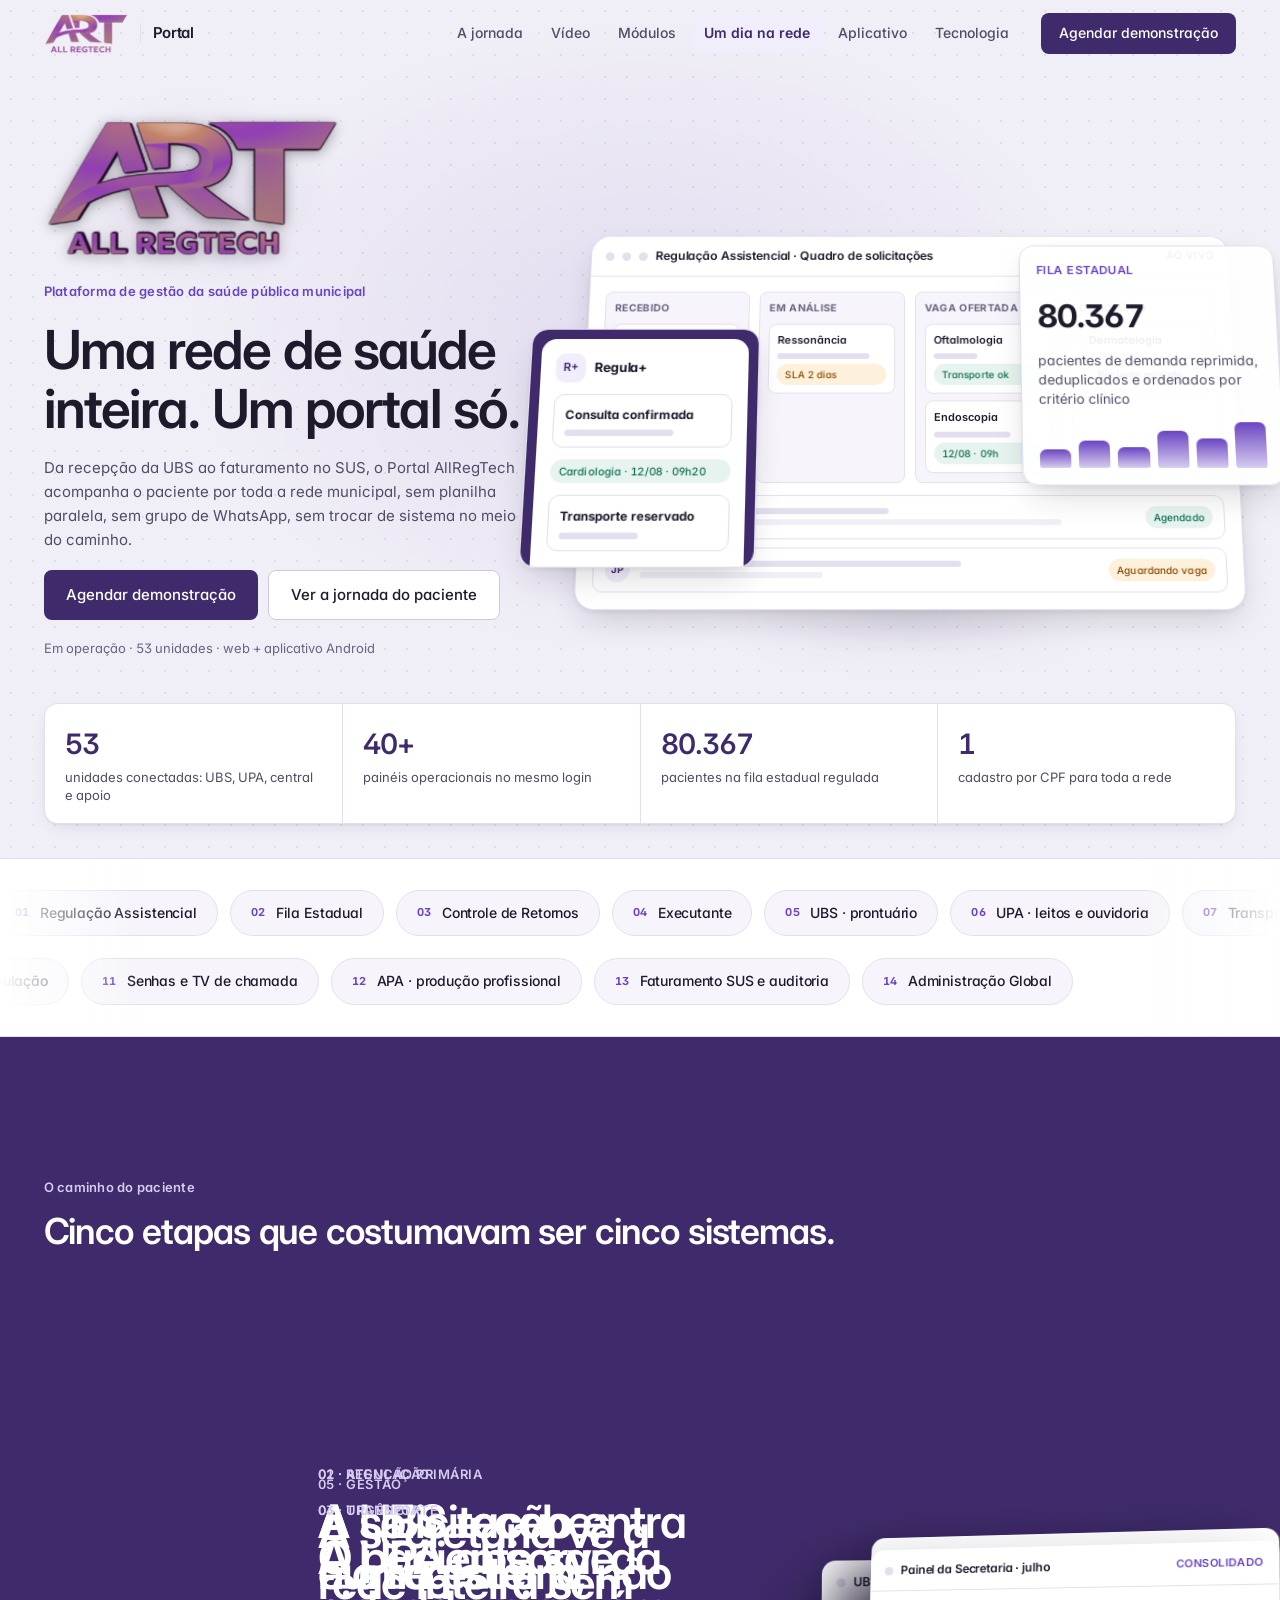
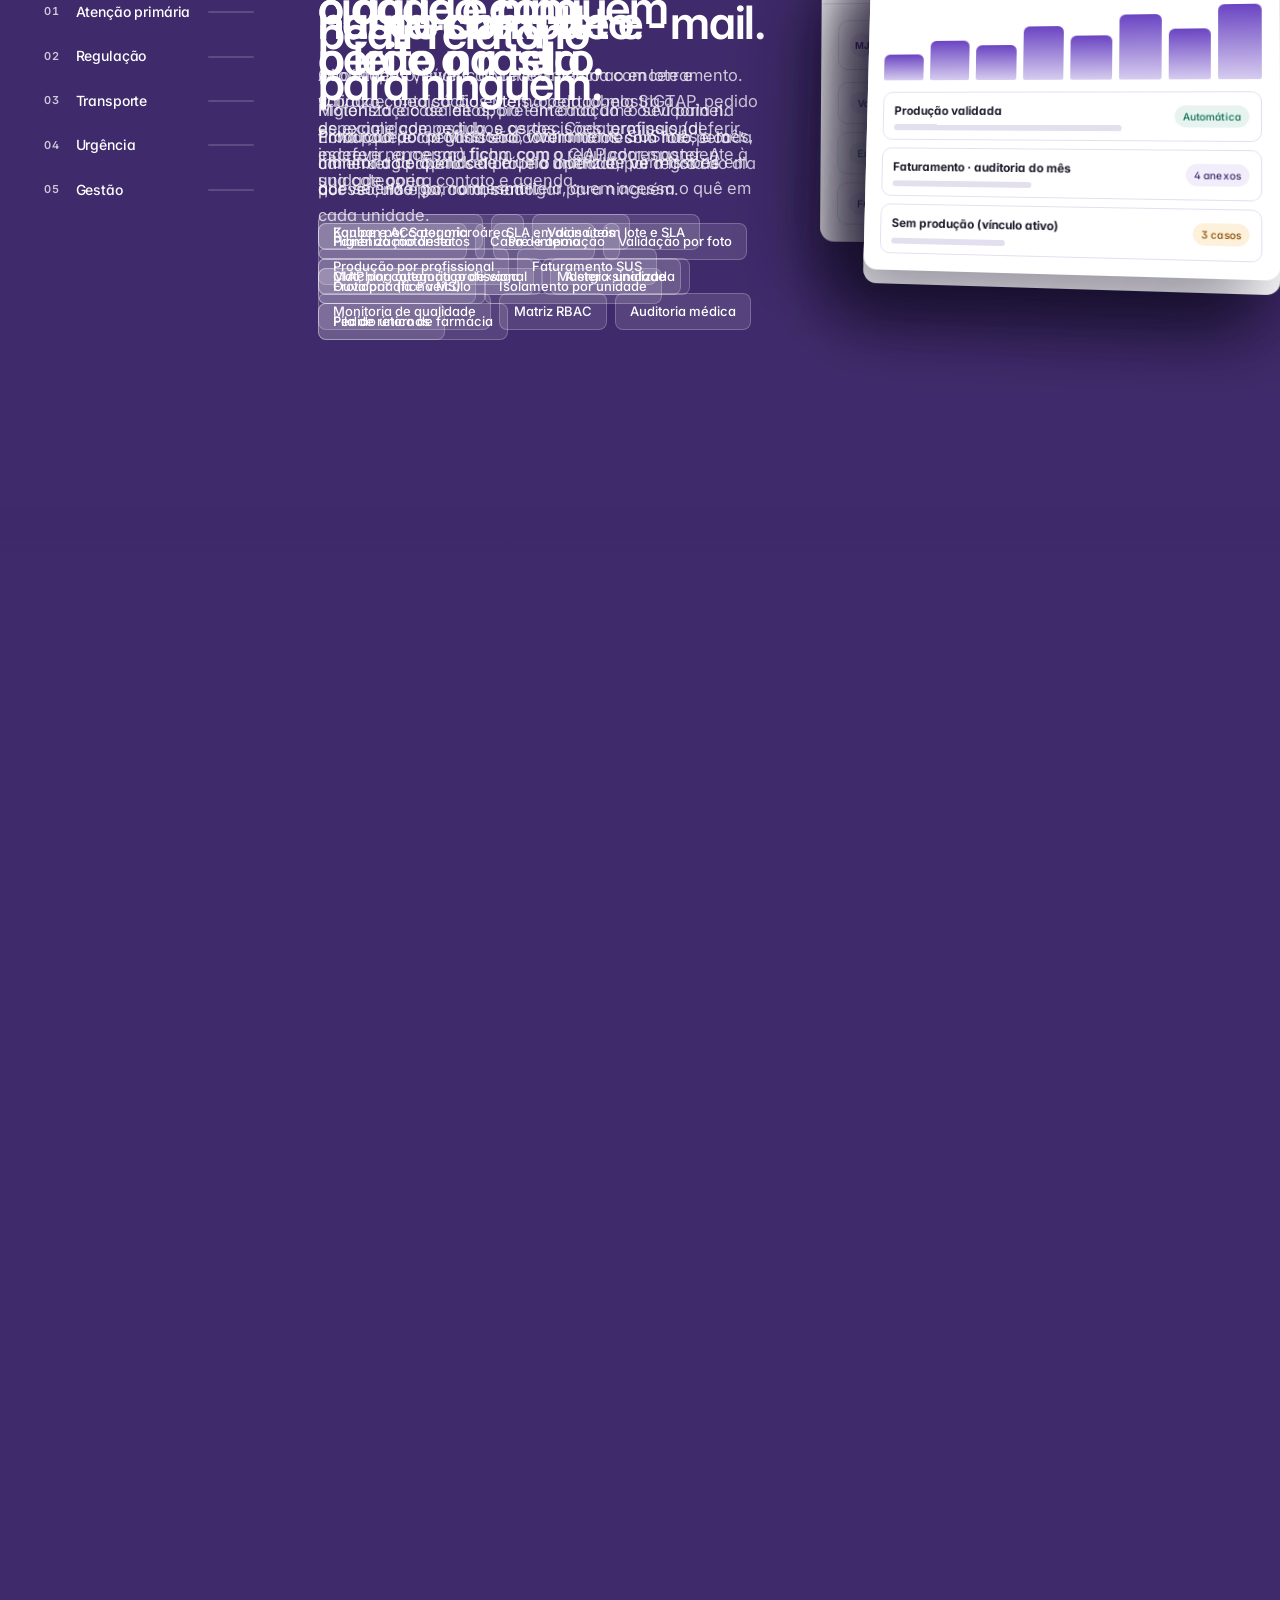
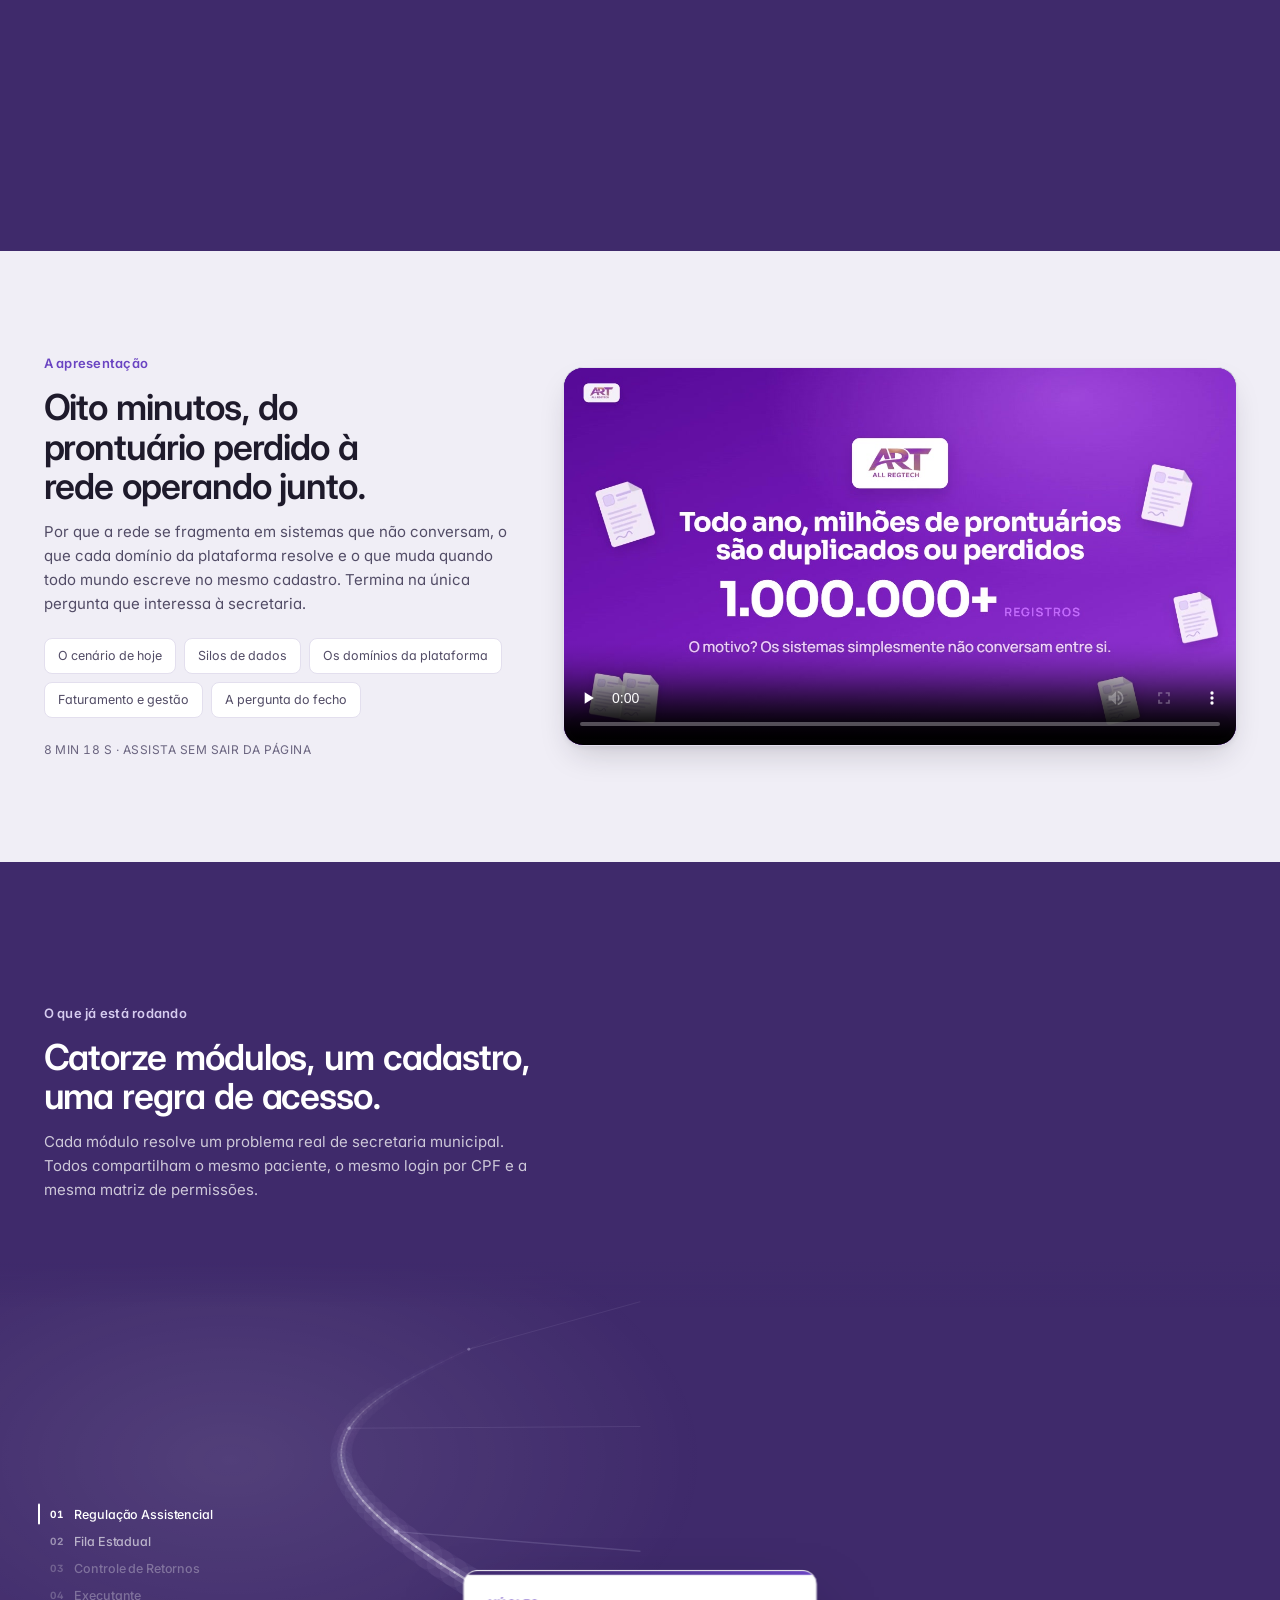
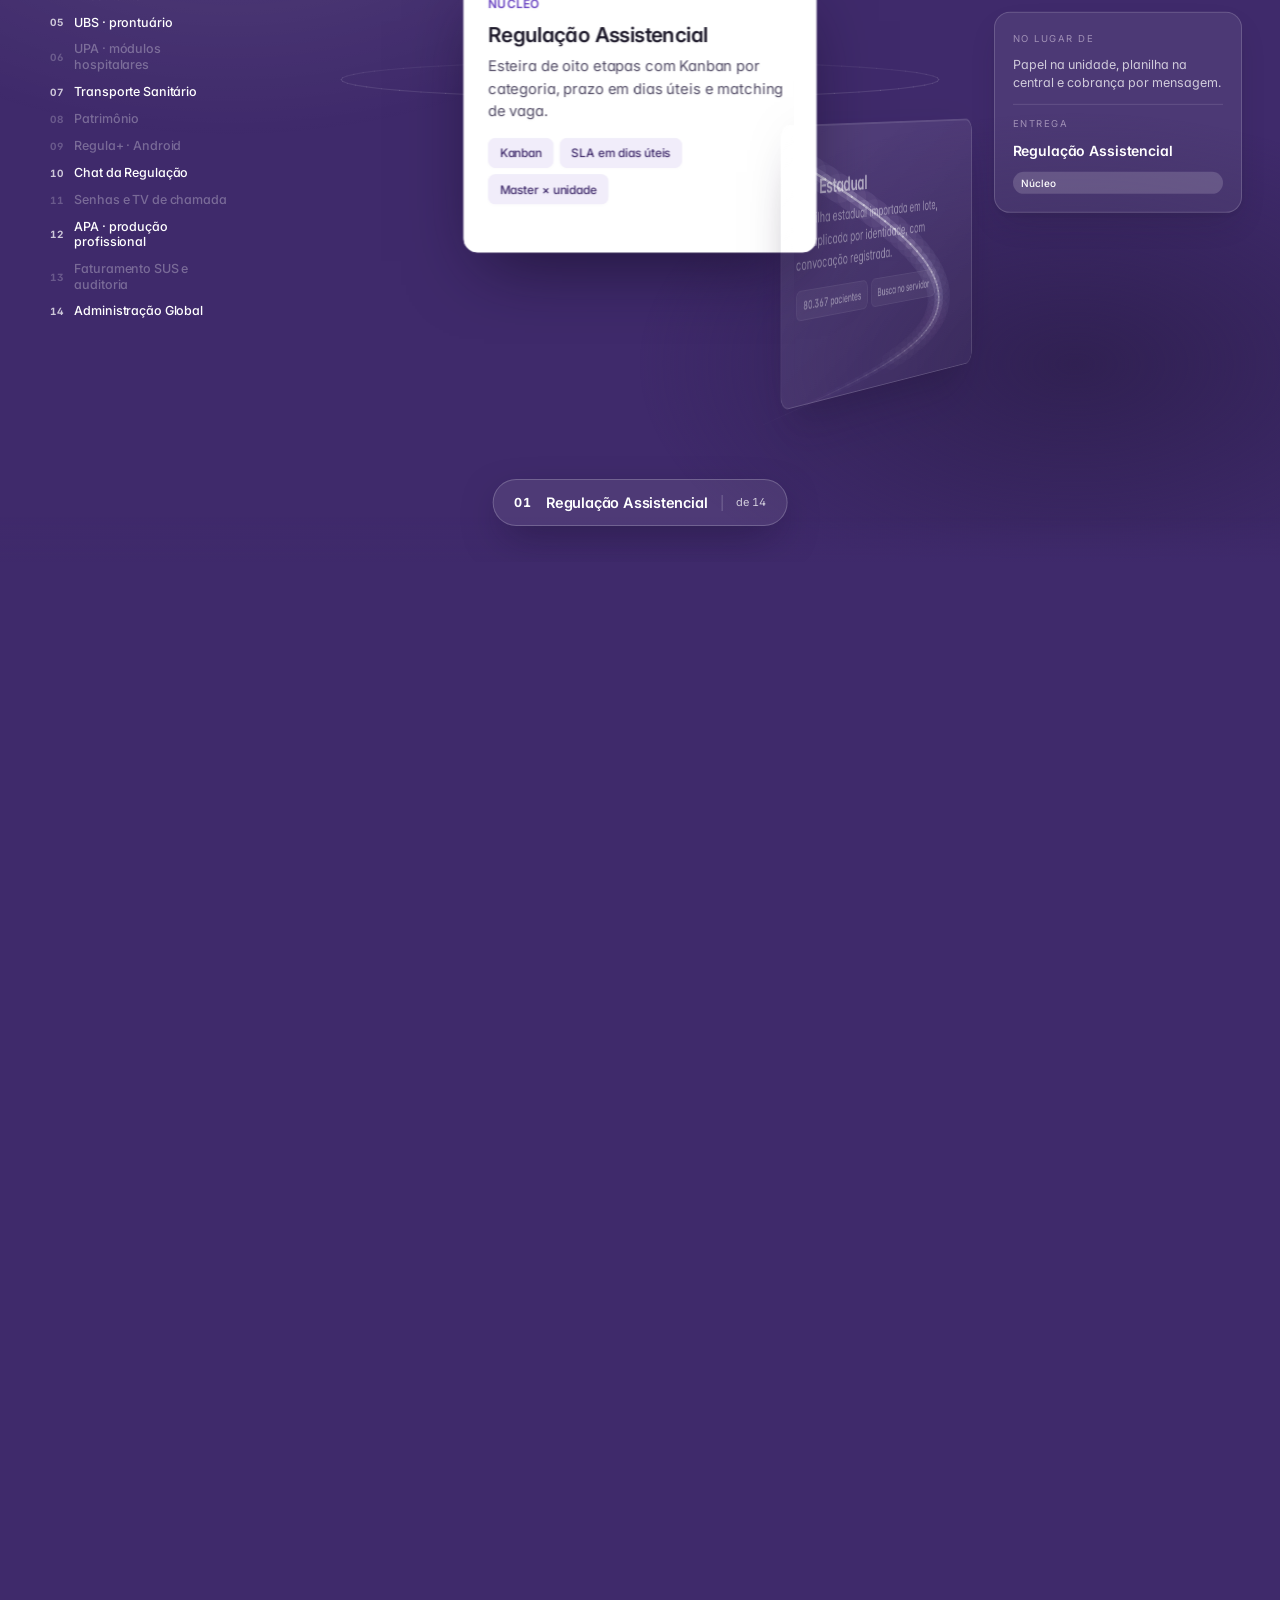
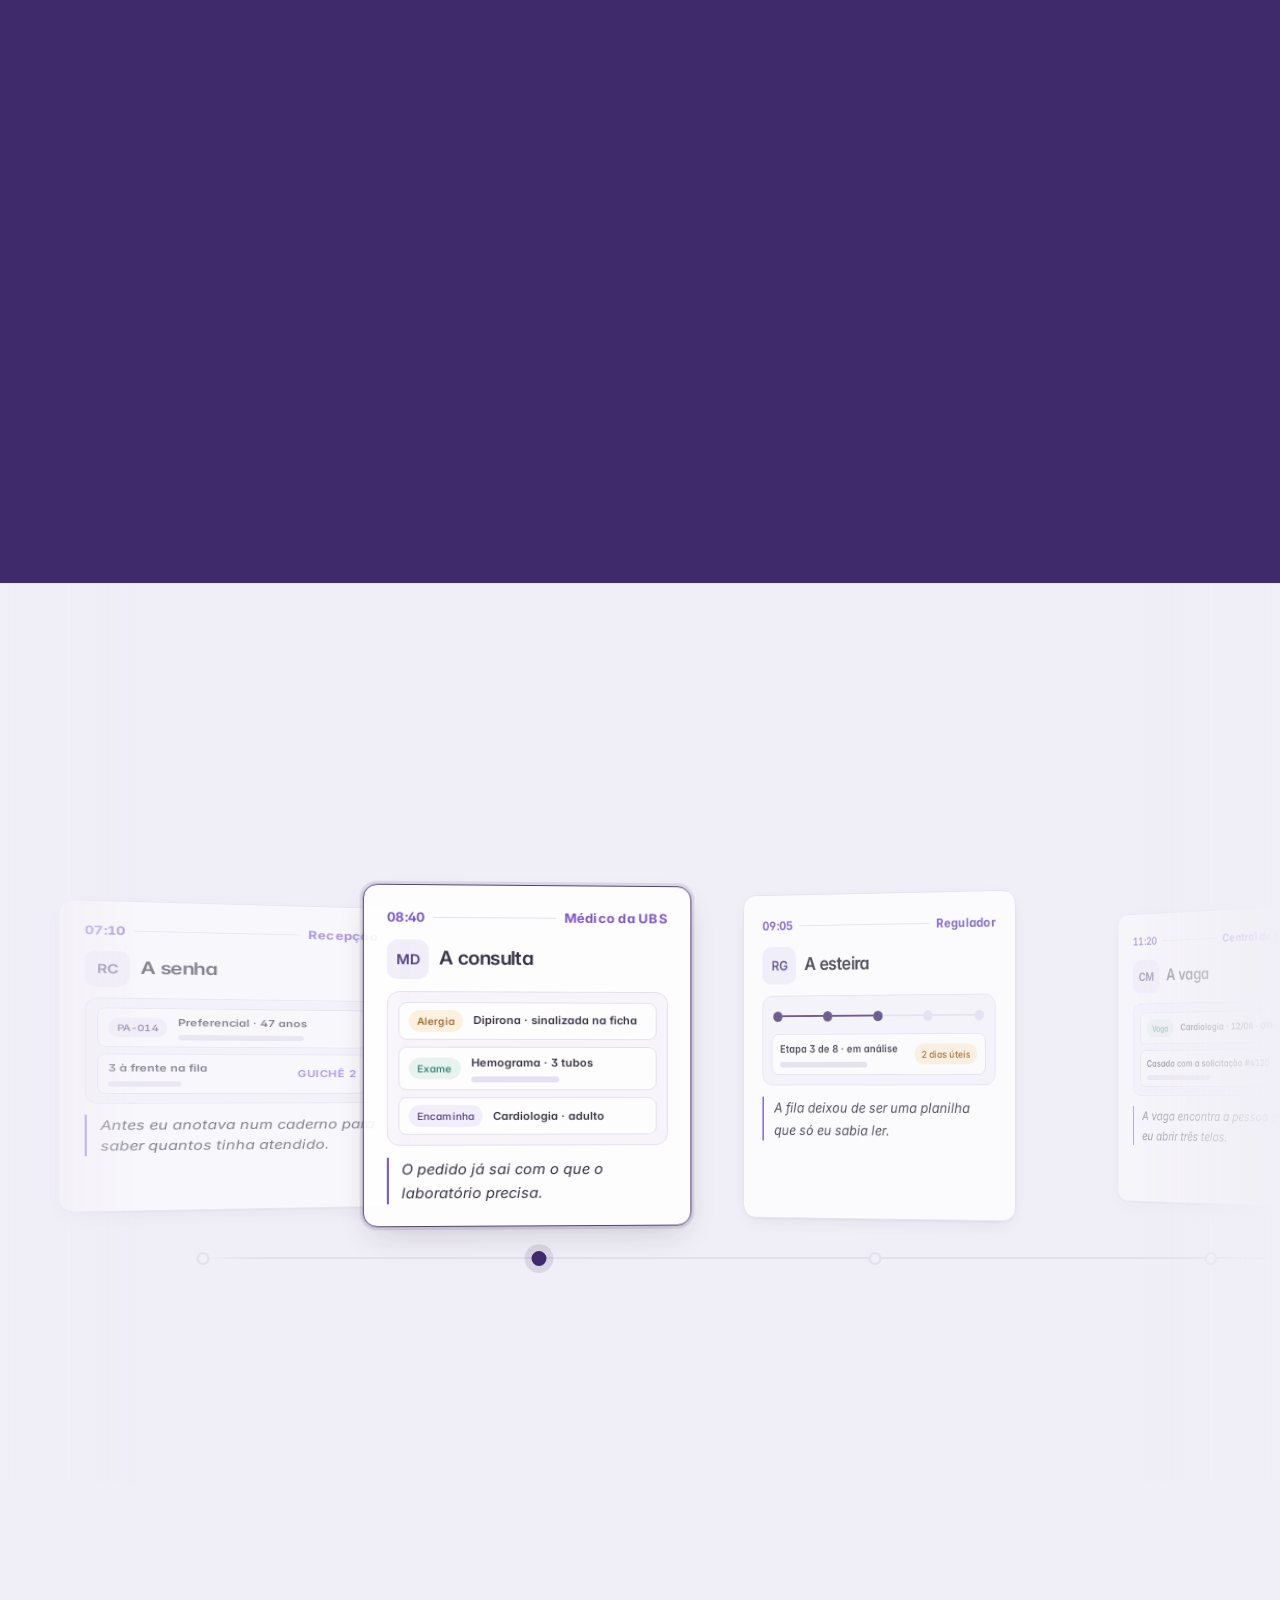
==== commit efebfb8f: "Visual alinhado ao portal (linguagem Linha, roxo) Fundo lavanda, cartoes brancos com borda fina, Int" ====
--- a/index.html
+++ b/index.html
@@ -1,12 +1,15 @@
 <!doctype html>
-<html lang="pt-BR" data-theme="dark">
+<html lang="pt-BR" data-theme="light">
 <head>
 <meta charset="utf-8">
-<meta name="color-scheme" content="dark">
-<title>Portal AllRegTech — a rede municipal de saúde em um só lugar</title>
+<meta name="color-scheme" content="light">
+<title>Portal AllRegTech · a rede municipal de saúde em um só lugar</title>
 <meta name="viewport" content="width=device-width, initial-scale=1">
 <meta name="description" content="Portal AllRegTech - plataforma de gestao da saude publica municipal: regulacao, UBS, UPA, transporte sanitario e o aplicativo Regula+.">
-<meta name="theme-color" content="#25082B">
+<meta name="theme-color" content="#3f2a6b">
+<link rel="preconnect" href="https://fonts.googleapis.com">
+<link rel="preconnect" href="https://fonts.gstatic.com" crossorigin>
+<link href="https://fonts.googleapis.com/css2?family=Inter:wght@400;500;600;700&display=swap" rel="stylesheet">
 <link rel="icon" href="assets/logo-art.png">
 <meta property="og:title" content="Portal AllRegTech">
 <meta property="og:description" content="Uma rede de saude inteira. Um portal so.">
@@ -14,7 +17,6 @@
 <meta property="og:type" content="website">
 </head>
 <body>
-<div class="beams" aria-hidden="true"><i></i><i></i><i></i></div>
 
 
 <style>
@@ -1281,12 +1283,286 @@
   *,*::before,*::after{animation-duration:.001ms !important; transition-duration:.001ms !important}
   .rv{opacity:1; transform:none}
 }
+
+/* ═══════════════════════════════════════════════════════════════════════════
+   CAMADA LINHA (14/10/2026): o portfólio na mesma linguagem do portal.
+   Superfície branca sobre fundo lavanda, borda fina, sombra curta, Inter,
+   roxo #3f2a6b como marca e os painéis escuros iguais ao lado do login
+   (roxo com brilho radial, rede pontilhada e texto branco).
+   Fica no fim da folha: tudo acima continua valendo onde não for reescrito.
+   ═══════════════════════════════════════════════════════════════════════════ */
+:root, :root[data-theme]{
+  --ink:#1e1a2b; --ink-2:#524c66; --ink-3:#6b6580;
+  --ground:#f0eef6; --surface:#ffffff; --surface-2:#f7f5fb; --line:#e3dfee;
+  --accent:#3f2a6b; --accent-soft:#f1edfa; --accent-2:#6a44c2; --accent-clara:#d6ccef;
+  --deep:#3f2a6b; --deep-2:#2f2050; --on-deep:#ffffff; --on-deep-2:rgba(255,255,255,.74);
+  --teal:#0e6e55; --amber:#8a4b00;
+  --btn-bg:#3f2a6b; --btn-fg:#ffffff;
+  --shadow-s:0 1px 2px rgba(30,26,43,.05), 0 6px 20px -8px rgba(30,26,43,.14);
+  --shadow-l:0 2px 4px rgba(30,26,43,.06), 0 14px 32px -10px rgba(30,26,43,.22);
+  --glass-bg:rgba(255,255,255,.92); --glass-brd:#e3dfee; --glass-shine:rgba(255,255,255,0);
+  --glass-blur:blur(10px);
+  --r-s:8px; --r-m:14px; --r-l:20px;
+  --display:'Inter', system-ui, -apple-system, 'Segoe UI', Roboto, sans-serif;
+  --body:'Inter', system-ui, -apple-system, 'Segoe UI', Roboto, sans-serif;
+  --mono:'Inter', system-ui, -apple-system, 'Segoe UI', Roboto, sans-serif;
+  --painel:
+    radial-gradient(120% 80% at 100% 0%, #786a97 0%, transparent 55%),
+    radial-gradient(90% 70% at 0% 100%, #2f2050 0%, transparent 60%),
+    #3f2a6b;
+  --pontos-escuros:radial-gradient(rgba(255,255,255,.10) 1px, transparent 1px);
+  --pontos-claros:radial-gradient(rgba(30,26,43,.08) 1px, transparent 1px);
+  color-scheme:light;
+}
+
+/* base */
+body{ font-size:15px; line-height:1.6; font-feature-settings:"cv11","ss01"; font-variant-numeric:tabular-nums }
+.beams{ display:none !important }
+h1,h2,h3,h4{ font-weight:600; letter-spacing:-.03em; line-height:1.1 }
+.h-xl{ font-size:clamp(36px,4.2vw,58px); letter-spacing:-.035em }
+.h-l{ font-size:clamp(28px,2.8vw,42px) }
+.h-m{ font-size:clamp(22px,1.8vw,28px) }
+.eyebrow{ font-family:var(--body); font-size:13px; font-weight:600; letter-spacing:.02em; text-transform:none; color:var(--accent-2) }
+.lede{ font-size:clamp(15px,1.05vw,17px) }
+:where(a,button,[tabindex]):focus-visible{ outline:2px solid #1d5fb8; outline-offset:2px }
+#bar{ height:3px; background:var(--accent-2) }
+
+/* botões do portal: retângulo de 8px, sem pular */
+.btn{ font-size:15px; font-weight:500; padding:12px 22px; border-radius:8px; transition:background .12s, border-color .12s, color .12s }
+.btn--primary{ box-shadow:none }
+.btn--primary:hover{ transform:none; box-shadow:none; background:#2f2050 }
+.btn--ghost{ background:var(--surface); border:1px solid #cfc8e0 }
+.btn--ghost:hover{ transform:none; background:var(--accent-soft); border-color:var(--accent); color:var(--accent) }
+.btn--onDeep{ background:rgba(255,255,255,.12); border:1px solid rgba(255,255,255,.26) }
+.btn--onDeep:hover{ transform:none; background:rgba(255,255,255,.2) }
+
+/* topo: barra branca com fio, como o topo do portal */
+#nav{ padding:12px var(--pad) }
+#nav.stuck{ background:rgba(255,255,255,.97); border-bottom-color:var(--line) }
+.brand{ font-family:var(--body); font-weight:600; font-size:15px }
+.navlinks a{ font-size:14px; padding:8px 12px; border-radius:8px }
+.navlinks a:hover{ background:var(--accent-soft); color:var(--accent) }
+.navlinks a.on{ color:var(--accent); background:var(--accent-soft); font-weight:600 }
+#nav .btn{ padding:9px 18px; font-size:14px }
+
+/* vidro vira cartão: branco, borda fina, sombra curta. Sem desfoque de fundo em lugar
+   nenhum: o portal não usa, e sobre as cenas 3D fixadas ele travava a pintura da página */
+*, *::before, *::after{ -webkit-backdrop-filter:none !important; backdrop-filter:none !important }
+.glass, .glass-lite{ box-shadow:var(--shadow-l) }
+.glass::before, .glass-lite::before{ display:none }
+
+/* herói: fundo lavanda com a malha de pontos do login */
+#hero{ background-image:var(--pontos-claros); background-size:22px 22px }
+#hero::before{ background:radial-gradient(50% 50% at 50% 50%, rgba(106,68,194,.10) 0%, transparent 70%) }
+.logo3d::after{ opacity:.35 }
+.hero-note{ font-size:13px; letter-spacing:0; color:var(--ink-3) }
+.stagegrid{ gap:1px; background:var(--line); border:1px solid var(--line); border-radius:var(--r-m); box-shadow:var(--shadow-s) }
+.stagegrid div{ background:var(--surface); backdrop-filter:none; -webkit-backdrop-filter:none; padding:18px 20px }
+.stagegrid b{ font-weight:600; color:var(--accent) }
+.stagegrid span{ font-size:13px }
+.compo__main{ border-color:var(--line); box-shadow:var(--shadow-l) }
+.compo__stage::after{ background:radial-gradient(50% 50% at 50% 50%, rgba(63,42,107,.22), transparent 72%) !important }
+
+/* telas de exemplo (mock) com as peças do portal */
+.mk__bar{ background:var(--surface); }
+.mk__dot{ background:#e3dfee }
+.mk__tag{ font-size:11px; letter-spacing:.04em; color:var(--accent-2); font-weight:600 }
+.kan__col{ background:var(--surface-2); border:1px solid var(--line) }
+.kan__h{ letter-spacing:.03em; color:var(--ink-3) }
+.kan__c{ box-shadow:none }
+.chip{ font-weight:500; background:var(--accent-soft); color:var(--accent) }
+.chip--teal{ background:#e6f3ee; color:#0e6e55 }
+.chip--amber{ background:#fdf1dc; color:#8a4b00 }
+.row .av{ background:var(--accent-soft); color:var(--accent) }
+.bars i{ background:linear-gradient(180deg, #6a44c2, #d6ccef) }
+.beds i.ok{ background:#cfe9de } .beds i.bz{ background:#d6ccef } .beds i.wr{ background:#f6dcae }
+.phone{ background:var(--deep) }
+
+/* faixa dos módulos */
+.band{ background:var(--surface); --fade-c:var(--surface) }
+.band__chip{ font-weight:500; border:1px solid var(--line); background:var(--surface-2); box-shadow:none }
+.band__chip b{ font-size:11px; letter-spacing:.04em; color:var(--accent-2) }
+
+/* painéis escuros: o roxo do lado esquerdo do login */
+#jornada, #modulos, #tese, #tecnologia, #app{ background:var(--deep) }
+/* nada de fundo pintado nas partes fixadas (.j-pin, .rail-pin): com o 3D por cima, travava a pintura */
+#tese, #app, #tecnologia{ background:var(--painel) }
+#modulos:not(.spiral-off) .spiral-pin{ background:
+    radial-gradient(60% 50% at 18% 22%, rgba(255,255,255,.10), transparent 62%),
+    radial-gradient(55% 45% at 84% 78%, rgba(47,32,80,.9), transparent 62%) }
+#jornada .eyebrow, #modulos .eyebrow, #tecnologia .eyebrow, #app .eyebrow, #tese .eyebrow{ color:var(--accent-clara) }
+.j-nav b{ font-weight:600 }
+.j-nav span{ font-weight:500; font-size:14px; white-space:nowrap }
+.j-nav em::after{ background:#ffffff }
+.j-stage .num, :root[data-theme] .j-stage .num{ font-size:13px; letter-spacing:.04em; color:var(--accent-clara) }
+.j-feats li{ font-weight:500; border-radius:8px; background:rgba(255,255,255,.12); border-color:rgba(255,255,255,.22); box-shadow:none }
+.j-art .mk{ border-color:rgba(255,255,255,.2); box-shadow:-24px 34px 70px rgba(18,10,36,.45) }
+.j-art::before, .j-art::after{ border-color:rgba(255,255,255,.16); background:rgba(255,255,255,.05) }
+
+/* espiral dos módulos: cartões de vidro claro sobre o roxo, sem neon */
+.spiral-stage .mod{
+  background:linear-gradient(152deg, rgba(255,255,255,.16), rgba(255,255,255,.06));
+  border:1px solid rgba(255,255,255,.22);
+  box-shadow:0 24px 60px -20px rgba(18,10,36,.6), inset 0 1px 0 rgba(255,255,255,.18);
+}
+.spiral-stage .mod.is-front{
+  background:#ffffff; border-color:#ffffff; color:var(--ink);
+  box-shadow:0 30px 70px -20px rgba(18,10,36,.7);
+}
+.spiral-stage .mod.is-front h3{ color:var(--ink) }
+.spiral-stage .mod.is-front p{ color:var(--ink-2) }
+.spiral-stage .mod.is-front .mod__k{ color:var(--accent-2); text-shadow:none }
+.spiral-stage .mod.is-front ul li{ background:var(--accent-soft); color:var(--accent); border-color:transparent }
+.spiral-stage .mod.is-front::before{ height:4px; background:linear-gradient(90deg, var(--deep), var(--accent-2)); box-shadow:none }
+.spiral-stage .mod.is-front::after{ background:linear-gradient(0deg, #fff 10%, transparent 100%) }
+.spiral-stage .mod::after{ background:linear-gradient(0deg, rgba(47,32,80,.95) 10%, transparent 100%) }
+.spiral-stage .mod__k{ color:var(--accent-clara) }
+.mod__k{ font-size:12px; letter-spacing:.04em; font-weight:600 }
+.mod h3{ font-weight:600 }
+.mod ul li{ font-weight:500; border-radius:8px }
+.spiral-idx li::before{ background:#ffffff; box-shadow:none }
+.spiral-idx li.on b{ color:#ffffff }
+.spiral-detail .chip{ background:rgba(255,255,255,.16); color:#ffffff }
+.spiral-hud{ box-shadow:0 14px 40px -12px rgba(18,10,36,.6) }
+.spiral-hud b{ color:#ffffff; text-shadow:none }
+#modulos.spiral-off .spiral-stage::before{ background:linear-gradient(180deg, transparent, rgba(255,255,255,.5) 7%, rgba(255,255,255,.5) 93%, transparent); box-shadow:none }
+#modulos.spiral-off .spiral-stage .mod::after{ background:#ffffff; box-shadow:0 0 0 5px rgba(255,255,255,.16) }
+#modulos.spiral-off .spiral-stage .mod:hover{ border-color:rgba(255,255,255,.5); box-shadow:0 26px 60px -18px rgba(18,10,36,.6) }
+
+/* cartões claros (fora da espiral) */
+.mod{ border-radius:var(--r-m); box-shadow:var(--shadow-s) }
+.mod:hover{ box-shadow:var(--shadow-l); border-color:#cfc8e0 }
+.mod::after{ display:none }
+
+/* um dia na rede */
+#pessoas{ background:var(--ground); border-color:var(--line); overflow-x:clip } /* a fila sangra até a borda, mas não abre rolagem lateral */
+#pessoas .rail-pin{ background:none }
+.rail-pin{ --fade-c:var(--ground) }
+.per{ border-radius:var(--r-m); background:var(--surface); border:1px solid var(--line); box-shadow:var(--shadow-s) }
+.per.is-on{ border-color:var(--accent); box-shadow:var(--shadow-l), 0 0 0 3px rgba(63,42,107,.12) }
+.per:hover{ transform:translateY(-3px); box-shadow:var(--shadow-l) }
+.per__time{ font-size:13px; letter-spacing:.02em; color:var(--accent-2) }
+.per__ico{ border-radius:10px; font-family:var(--body); font-weight:600 }
+.per h3{ font-weight:600 }
+.per q{ border-left-color:var(--accent-2) }
+.per__mini{ background:var(--surface-2); border-color:var(--line) }
+.rail__bead.on{ background:var(--accent); border-color:var(--accent); box-shadow:0 0 0 6px rgba(63,42,107,.12) }
+.day-clock__t{ font-weight:600; color:var(--accent) }
+.day-clock__bar i{ background:var(--accent-2) }
+.railctl button{ border-radius:8px; border:1px solid var(--line) }
+
+/* tese: o painel roxo com a rede ao fundo */
+.orbit__card{ --glass-bg:rgba(255,255,255,.12); --glass-brd:rgba(255,255,255,.24); box-shadow:0 14px 34px -16px rgba(0,0,0,.55) }
+.orbit__card b{ font-weight:600 }
+.orbit__card em{ font-size:11px; letter-spacing:.04em; color:var(--accent-clara) }
+.net-cap{ font-size:12px; letter-spacing:.04em; text-transform:none }
+.mark, :root[data-theme] .mark{ color:#ffffff; position:relative; z-index:0; -webkit-box-decoration-break:clone; box-decoration-break:clone }
+.mark{ background:linear-gradient(transparent 62%, rgba(255,255,255,.22) 62%, rgba(255,255,255,.22) 92%, transparent 92%); border-radius:4px }
+
+/* tecnologia */
+#tecnologia::before{ opacity:.6; background-image:linear-gradient(rgba(255,255,255,.06) 1px, transparent 1px), linear-gradient(90deg, rgba(255,255,255,.06) 1px, transparent 1px) }
+.tec-facts{ background:rgba(255,255,255,.16); border-color:rgba(255,255,255,.16) }
+.tec-facts div{ background:rgba(47,32,80,.72) }
+.tec-facts b{ font-weight:600; color:#ffffff }
+.choice, .node{ background:rgba(255,255,255,.08); border-color:rgba(255,255,255,.18); box-shadow:none }
+.choice:hover, .node:hover{ border-color:rgba(255,255,255,.4); box-shadow:0 14px 34px -16px rgba(0,0,0,.55) }
+.choice__bar{ font-size:11px; letter-spacing:.06em; font-weight:600; color:var(--on-deep-2) }
+.choice__bar::before{ background:#ffffff; box-shadow:none }
+.choice .yes i{ background:#ffffff; color:var(--deep); border-color:#ffffff }
+.choice li.yes:hover i{ box-shadow:none }
+.choice b, .node b{ font-weight:600 }
+.arch__label{ font-size:11px; letter-spacing:.06em; color:var(--on-deep-2) }
+.arch__label::after{ background:linear-gradient(90deg, rgba(255,255,255,.3), transparent) }
+.arch__join::before{ background:rgba(255,255,255,.4) }
+.arch__join::after{ background:#ffffff; box-shadow:0 0 10px rgba(255,255,255,.7) }
+.node__k{ font-size:11px; letter-spacing:.04em; color:var(--accent-clara) }
+.node__k i{ background:#ffffff; box-shadow:none }
+
+/* vídeo */
+.vid-chaps li{ font-family:var(--body); font-size:12.5px; letter-spacing:0; border-radius:8px }
+.vid-chaps li:hover{ background:var(--accent-soft); translate:none }
+.vid-meta{ font-size:12px; letter-spacing:.04em }
+.vslot{ border:1px solid var(--line); box-shadow:var(--shadow-l); background:var(--painel) }
+
+/* aplicativo Regula+: celular no roxo do portal */
+#app::before{ background:radial-gradient(50% 50% at 50% 50%, rgba(255,255,255,.12), transparent 70%) }
+.app-list li{ background:rgba(255,255,255,.10); border-color:rgba(255,255,255,.18) }
+.app-list b{ font-size:12px; letter-spacing:.02em; font-weight:600; color:var(--accent-clara) }
+.phone3d__f--front{ background:linear-gradient(150deg,#2f2050,#1d1433) }
+.phone3d__f--back{ background:linear-gradient(150deg,#5b4391,#2f2050) }
+.phone3d__f--r, .phone3d__f--l{ background:linear-gradient(180deg,#5b4391,#2a1c4a) }
+.phone3d__f--t{ background:linear-gradient(90deg,#6a5590,#3f2a6b) }
+.phone3d__f--b{ background:linear-gradient(90deg,#2a1c4a,#3f2a6b) }
+.phone3d__scr{ color:var(--ink); background:var(--ground) }
+.pscr__status{ color:var(--ink-2) }
+.pscr__status i{ background:var(--ink-2) }
+.pscr__batt{ border-color:var(--ink-3) }
+.pscr__batt::after{ background:#0e6e55 }
+.pscr__top{ background:var(--deep); color:#fff; margin:0 0 8px; padding:12px 16px }
+.pscr__top em{ font-size:10px; letter-spacing:.02em; color:var(--accent-clara) }
+.pscr__top b{ font-weight:600 }
+.pscr__av{ background:#ffffff; color:var(--deep); box-shadow:none }
+.pscr__sec{ font-size:10px; letter-spacing:.04em; font-weight:600; color:var(--ink-3) }
+.pscr__card{ background:#ffffff; border:1px solid var(--line); box-shadow:0 1px 2px rgba(30,26,43,.05) }
+.pscr__card b{ color:var(--ink) }
+.pscr__card small{ color:var(--ink-2) }
+.pscr__card--hi{ background:var(--deep); border-color:var(--deep); box-shadow:0 10px 24px -12px rgba(63,42,107,.6) }
+.pscr__card--hi b{ color:#fff } .pscr__card--hi small{ color:rgba(255,255,255,.78) }
+.pscr__tag{ background:var(--accent-soft); color:var(--accent); letter-spacing:.02em }
+.pscr__card--hi .pscr__tag{ background:rgba(255,255,255,.2); color:#fff }
+.pscr__tag--go{ background:#e6f3ee; color:#0e6e55 }
+.pscr__tag--warn{ background:#fdf1dc; color:#8a4b00 }
+.pscr__dot{ background:#0e6e55; box-shadow:none }
+.pscr__nav{ background:#ffffff; border-top-color:var(--line) }
+.pscr__nav span{ color:var(--ink-3) }
+.pscr__nav span.on{ color:var(--accent) }
+.pscr__nav i{ background:#e3dfee }
+.pscr__nav span.on i{ background:var(--accent); box-shadow:none }
+
+/* convite final */
+.cta{ background:var(--painel); border-radius:var(--r-l) }
+.cta::before{ background:radial-gradient(50% 50% at 50% 50%, rgba(255,255,255,.14), transparent 70%) }
+.cta .btn--primary{ background:#ffffff; color:var(--deep) }
+.cta .btn--primary:hover{ background:var(--accent-soft) }
+.cta .btn--primary::after{ border-radius:10px; border-color:rgba(255,255,255,.7); box-shadow:none }
+.cta__mail a{ color:#ffffff; border-bottom-color:rgba(255,255,255,.4) }
+.agenda{ background:rgba(255,255,255,.16); border-color:rgba(255,255,255,.18); border-radius:var(--r-m) }
+.agenda::before{ background:rgba(255,255,255,.5) }
+.agenda::after{ background:#ffffff; box-shadow:0 0 10px rgba(255,255,255,.8) }
+.agenda li{ background:rgba(47,32,80,.7) }
+.agenda li:hover{ background:rgba(255,255,255,.08) }
+.agenda em{ font-size:11px; letter-spacing:.04em; color:var(--accent-clara) }
+.agenda b{ font-weight:600 }
+.cta .cta__sign{ font-weight:600 }
+.cta__sign b{ background:linear-gradient(100deg,#fff 0 38%, #d6ccef 46%, #ffffff 52%, #fff 60% 100%); background-size:280% 100%; -webkit-background-clip:text; background-clip:text }
+
+/* rodapé */
+footer{ background:var(--surface) }
+.foot__t{ font-size:12px; letter-spacing:.02em; text-transform:none; font-weight:600; color:var(--ink) }
+.foot__col a:hover{ translate:none }
+
+/* celular: a coluna do herói não pode passar da largura da tela */
+@media (max-width:1079px){
+  .hero-grid{ grid-template-columns:minmax(0,1fr) }
+  .hero-copy, .hero-copy > *, .compo{ min-width:0; max-width:100% }
+}
+@media (max-width:640px){
+  .btn{ padding:11px 18px }
+  #nav{ gap:12px }
+  #nav .brand-mark{ --bm:64px !important }
+  #nav .btn{ padding:8px 14px; font-size:13.5px; white-space:nowrap }
+  .hero-cta{ width:100% }
+  .hero-cta .btn{ flex:1 1 auto; justify-content:center }
+  .kan{ grid-template-columns:repeat(2,minmax(0,1fr)) }
+  .mk__title{ min-width:0; overflow:hidden; text-overflow:ellipsis; white-space:nowrap }
+}
+@media (max-width:420px){ .brand__sep, .brand__sep + *{ display:none } #nav .brand{ font-size:0 } }
 </style>
 
 <div id="bar"></div>
 
 <header id="nav">
-  <a class="brand" href="#hero" aria-label="Portal AllRegTech — início">
+  <a class="brand" href="#hero" aria-label="Portal AllRegTech · início">
     <span class="brand-mark" style="--bm:84px"></span><span class="brand__sep"></span>Portal
   </a>
   <nav class="navlinks">
@@ -1316,7 +1592,7 @@
       <h1 class="h-xl rv" style="--d:80ms">Uma rede de saúde inteira. Um portal só.</h1>
       <p class="lede rv" style="--d:160ms">
         Da recepção da UBS ao faturamento no SUS, o Portal AllRegTech acompanha o paciente por
-        toda a rede municipal — sem planilha paralela, sem grupo de WhatsApp, sem trocar de sistema
+        toda a rede municipal, sem planilha paralela, sem grupo de WhatsApp, sem trocar de sistema
         no meio do caminho.
       </p>
       <div class="hero-cta rv" style="--d:240ms">
@@ -1332,7 +1608,7 @@
         <div class="mk">
           <div class="mk__bar">
             <span class="mk__dot"></span><span class="mk__dot"></span><span class="mk__dot"></span>
-            <span class="mk__title">Regulação Assistencial — Quadro de solicitações</span>
+            <span class="mk__title">Regulação Assistencial · Quadro de solicitações</span>
             <span class="mk__tag">Ao vivo</span>
           </div>
           <div class="mk__body">
@@ -1387,7 +1663,7 @@
     </div>
 
     <div class="stagegrid rv" style="--d:120ms">
-      <div><b class="cnt" data-to="53">0</b><span>unidades conectadas — UBS, UPA, central e apoio</span></div>
+      <div><b class="cnt" data-to="53">0</b><span>unidades conectadas: UBS, UPA, central e apoio</span></div>
       <div><b class="cnt" data-to="40" data-suf="+">0</b><span>painéis operacionais no mesmo login</span></div>
       <div><b class="cnt" data-to="80367" data-fmt="1">0</b><span>pacientes na fila estadual regulada</span></div>
       <div><b class="cnt" data-to="1">0</b><span>cadastro por CPF para toda a rede</span></div>
@@ -1402,8 +1678,8 @@
     <span class="band__chip glass-lite"><b>02</b> Fila Estadual</span>
     <span class="band__chip glass-lite"><b>03</b> Controle de Retornos</span>
     <span class="band__chip glass-lite"><b>04</b> Executante</span>
-    <span class="band__chip glass-lite"><b>05</b> UBS — prontuário</span>
-    <span class="band__chip glass-lite"><b>06</b> UPA — leitos e ouvidoria</span>
+    <span class="band__chip glass-lite"><b>05</b> UBS · prontuário</span>
+    <span class="band__chip glass-lite"><b>06</b> UPA · leitos e ouvidoria</span>
     <span class="band__chip glass-lite"><b>07</b> Transporte Sanitário</span>
     <span class="band__chip glass-lite"><b>08</b> Patrimônio</span>
   </div>
@@ -1411,7 +1687,7 @@
     <span class="band__chip glass-lite"><b>09</b> Regula+ · app do paciente</span>
     <span class="band__chip glass-lite"><b>10</b> Chat da Regulação</span>
     <span class="band__chip glass-lite"><b>11</b> Senhas e TV de chamada</span>
-    <span class="band__chip glass-lite"><b>12</b> APA — produção profissional</span>
+    <span class="band__chip glass-lite"><b>12</b> APA · produção profissional</span>
     <span class="band__chip glass-lite"><b>13</b> Faturamento SUS e auditoria</span>
     <span class="band__chip glass-lite"><b>14</b> Administração Global</span>
   </div>
@@ -1439,7 +1715,7 @@
           <!-- 01 -->
           <article class="j-stage on">
             <div class="j-stage__copy">
-              <span class="num">01 — ATENÇÃO PRIMÁRIA</span>
+              <span class="num">01 · ATENÇÃO PRIMÁRIA</span>
               <h3>A UBS recebe, e o registro já nasce completo.</h3>
               <p>Acolhimento, evolução clínica, vacina com lote e validade, medicação externa pela
                 tabela SIGTAP, pedido de exame com os tubos certos. Cada profissional escreve na
@@ -1452,7 +1728,7 @@
             </div>
             <div class="j-art">
               <div class="mk">
-                <div class="mk__bar"><span class="mk__dot"></span><span class="mk__title">UBS — Atendimento em andamento</span><span class="mk__tag">Ficha</span></div>
+                <div class="mk__bar"><span class="mk__dot"></span><span class="mk__title">UBS · Atendimento em andamento</span><span class="mk__tag">Ficha</span></div>
                 <div class="mk__body">
                   <div class="row"><span class="av">MJ</span><span class="gr"><b style="font-size:12px">Maria J. · 47 anos</b><span class="line w70"></span></span><span class="chip chip--amber">Alergia: dipirona</span></div>
                   <div class="rows">
@@ -1468,11 +1744,11 @@
           <!-- 02 -->
           <article class="j-stage">
             <div class="j-stage__copy">
-              <span class="num">02 — REGULAÇÃO</span>
+              <span class="num">02 · REGULAÇÃO</span>
               <h3>A solicitação entra numa esteira, não numa caixa de e-mail.</h3>
               <p>Oito etapas visíveis, do recebimento ao encerramento. O prazo conta só dias úteis,
-                o cartão mostra a especialidade pedida, e as decisões terminais — deferir, indeferir,
-                encerrar — ficam com o regulador master. A unidade opera contato e agenda.</p>
+                o cartão mostra a especialidade pedida, e as decisões terminais (deferir, indeferir,
+                encerrar) ficam com o regulador master. A unidade opera contato e agenda.</p>
               <ul class="j-feats">
                 <li>Kanban por categoria</li><li>SLA em dias úteis</li>
                 <li>Matching automático de vaga</li><li>Master × unidade</li>
@@ -1485,7 +1761,7 @@
                 <div class="mk__body">
                   <div class="route"><i></i><s class="done"></s><i></i><s class="done"></s><i></i><s class="done"></s><i></i><s class="done"></s><i></i><s></s><i class="pale"></i><s></s><i class="pale"></i><s></s><i class="pale"></i></div>
                   <div class="rows">
-                    <div class="row"><span class="gr"><b style="font-size:12px">Vaga localizada — Cardiologia</b><span class="line w70"></span></span><span class="chip chip--teal">Hoje 14h</span></div>
+                    <div class="row"><span class="gr"><b style="font-size:12px">Vaga localizada · Cardiologia</b><span class="line w70"></span></span><span class="chip chip--teal">Hoje 14h</span></div>
                     <div class="row"><span class="gr"><b style="font-size:12px">Vence em 2 dias úteis</b><span class="line w50"></span></span><span class="chip chip--amber">SLA</span></div>
                     <div class="row"><span class="gr"><b style="font-size:12px">Aguardando decisão do master</b><span class="line w40"></span></span><span class="chip">Bloqueado p/ unidade</span></div>
                   </div>
@@ -1497,7 +1773,7 @@
           <!-- 03 -->
           <article class="j-stage">
             <div class="j-stage__copy">
-              <span class="num">03 — TRANSPORTE</span>
+              <span class="num">03 · TRANSPORTE</span>
               <h3>O paciente sai da cidade e ninguém perde o rastro.</h3>
               <p>Motorista e casa de apoio têm cada um o seu painel. Embarque e chegada são
                 confirmados com foto pela câmera do próprio celular, e o operador vê a frota do
@@ -1509,7 +1785,7 @@
             </div>
             <div class="j-art">
               <div class="mk">
-                <div class="mk__bar"><span class="mk__dot"></span><span class="mk__title">Transporte sanitário — rota do dia</span><span class="mk__tag">Veículo 07</span></div>
+                <div class="mk__bar"><span class="mk__dot"></span><span class="mk__title">Transporte sanitário · rota do dia</span><span class="mk__tag">Veículo 07</span></div>
                 <div class="mk__body">
                   <div class="route"><i></i><s class="done"></s><i></i><s class="done"></s><i></i><s></s><i class="pale"></i><s></s><i class="pale"></i></div>
                   <div class="rows">
@@ -1526,10 +1802,10 @@
           <!-- 04 -->
           <article class="j-stage">
             <div class="j-stage__copy">
-              <span class="num">04 — URGÊNCIA</span>
+              <span class="num">04 · URGÊNCIA</span>
               <h3>A UPA absorve o agudo com o leito na tela.</h3>
               <p>Higienização de leitos, pré-internação e ouvidoria na ficha padrão do Ministério
-                vivem no mesmo hub — e cada um enxerga apenas a própria unidade, por regra de
+                vivem no mesmo hub, e cada um enxerga apenas a própria unidade, por regra de
                 acesso, não por combinado.</p>
               <ul class="j-feats">
                 <li>Higienização de leitos</li><li>Pré-internação</li>
@@ -1538,7 +1814,7 @@
             </div>
             <div class="j-art">
               <div class="mk">
-                <div class="mk__bar"><span class="mk__dot"></span><span class="mk__title">UPA — Mapa de leitos</span><span class="mk__tag">Ala B</span></div>
+                <div class="mk__bar"><span class="mk__dot"></span><span class="mk__title">UPA · Mapa de leitos</span><span class="mk__tag">Ala B</span></div>
                 <div class="mk__body">
                   <div class="beds">
                     <i class="bz"></i><i class="bz"></i><i class="ok"></i><i class="wr"></i><i class="bz"></i><i class="ok"></i>
@@ -1557,7 +1833,7 @@
           <!-- 05 -->
           <article class="j-stage">
             <div class="j-stage__copy">
-              <span class="num">05 — GESTÃO</span>
+              <span class="num">05 · GESTÃO</span>
               <h3>A secretaria vê a rede inteira sem pedir relatório para ninguém.</h3>
               <p>Produção por profissional, faturamento SUS mês a mês, monitoria de qualidade e
                 uma matriz de permissões em que se enxerga, na mesma tela, quem acessa o quê em
@@ -1570,12 +1846,12 @@
             </div>
             <div class="j-art">
               <div class="mk">
-                <div class="mk__bar"><span class="mk__dot"></span><span class="mk__title">Painel da Secretaria — julho</span><span class="mk__tag">Consolidado</span></div>
+                <div class="mk__bar"><span class="mk__dot"></span><span class="mk__title">Painel da Secretaria · julho</span><span class="mk__tag">Consolidado</span></div>
                 <div class="mk__body">
                   <span class="bars"><i style="height:34%"></i><i style="height:52%"></i><i style="height:46%"></i><i style="height:70%"></i><i style="height:58%"></i><i style="height:84%"></i><i style="height:66%"></i><i style="height:96%"></i></span>
                   <div class="rows">
                     <div class="row"><span class="gr"><b style="font-size:12px">Produção validada</b><span class="line w85"></span></span><span class="chip chip--teal">Automática</span></div>
-                    <div class="row"><span class="gr"><b style="font-size:12px">Faturamento — auditoria do mês</b><span class="line w50"></span></span><span class="chip">4 anexos</span></div>
+                    <div class="row"><span class="gr"><b style="font-size:12px">Faturamento · auditoria do mês</b><span class="line w50"></span></span><span class="chip">4 anexos</span></div>
                     <div class="row"><span class="gr"><b style="font-size:12px">Sem produção (vínculo ativo)</b><span class="line w40"></span></span><span class="chip chip--amber">3 casos</span></div>
                   </div>
                 </div>
@@ -1644,18 +1920,18 @@
           <ul><li>80.367 pacientes</li><li>Busca no servidor</li></ul></article>
 
         <article class="mod" data-before="O retorno combinado no balcão e anotado num caderno."><span class="mod__k">Rede</span><h3>Controle de Retornos</h3>
-          <p>Fila própria para o retorno — o ponto exato onde o paciente costuma sumir do sistema.</p>
+          <p>Fila própria para o retorno: o ponto exato onde o paciente costuma sumir do sistema.</p>
           <ul><li>Fila dedicada</li><li>Reagendamento</li></ul></article>
 
         <article class="mod" data-before="Prestador agendando por telefone, sem conferir autorização."><span class="mod__k">Rede</span><h3>Executante</h3>
           <p>Módulo do prestador: admissão só por código de autorização, agendamento só contra vaga.</p>
           <ul><li>Código de autorização</li><li>Vaga obrigatória</li></ul></article>
 
-        <article class="mod" data-before="Ficha de papel por profissional, sem histórico compartilhado."><span class="mod__k">Assistência</span><h3>UBS — prontuário</h3>
+        <article class="mod" data-before="Ficha de papel por profissional, sem histórico compartilhado."><span class="mod__k">Assistência</span><h3>UBS · prontuário</h3>
           <p>Equipe e ACS por microárea, vacina com lote, CIAP por categoria e alergia sinalizada.</p>
           <ul><li>Farmácia</li><li>Laboratório</li><li>Evolução compartilhada</li></ul></article>
 
-        <article class="mod" data-before="Quadro branco na parede para leito e higienização."><span class="mod__k">Assistência</span><h3>UPA — módulos hospitalares</h3>
+        <article class="mod" data-before="Quadro branco na parede para leito e higienização."><span class="mod__k">Assistência</span><h3>UPA · módulos hospitalares</h3>
           <p>Hub extensível com ouvidoria na ficha do Ministério, higienização de leitos e pré-internação.</p>
           <ul><li>Mapa de leitos</li><li>Isolamento por unidade</li></ul></article>
 
@@ -1679,7 +1955,7 @@
           <p>Fila por prioridade, rendimento do atendente e painel de TV com rechamada por voz.</p>
           <ul><li>Guichê fixável</li><li>TV com áudio</li></ul></article>
 
-        <article class="mod" data-before="Fechamento manual no fim do mês, divergência descoberta tarde."><span class="mod__k">Gestão</span><h3>APA — produção profissional</h3>
+        <article class="mod" data-before="Fechamento manual no fim do mês, divergência descoberta tarde."><span class="mod__k">Gestão</span><h3>APA · produção profissional</h3>
           <p>Importação SISS e Excel, calendário de produção, atestado do RH e relatório de governança.</p>
           <ul><li>Import .xlsx</li><li>Diagnóstico do arquivo</li></ul></article>
 
@@ -1749,7 +2025,7 @@
             <span class="per__time">08:40 <s></s> Médico da UBS</span>
             <div class="per__who"><span class="per__ico">MD</span><h3>A consulta</h3></div>
             <div class="per__mini">
-              <div class="row"><span class="chip chip--amber">Alergia</span><span class="gr"><b>Dipirona — sinalizada na ficha</b></span></div>
+              <div class="row"><span class="chip chip--amber">Alergia</span><span class="gr"><b>Dipirona · sinalizada na ficha</b></span></div>
               <div class="row"><span class="chip chip--teal">Exame</span><span class="gr"><b>Hemograma · 3 tubos</b><span class="line w50"></span></span></div>
               <div class="row"><span class="chip">Encaminha</span><span class="gr"><b>Cardiologia · adulto</b></span></div>
             </div>
@@ -1761,7 +2037,7 @@
             <div class="per__who"><span class="per__ico">RG</span><h3>A esteira</h3></div>
             <div class="per__mini">
               <div class="route"><i></i><s class="done"></s><i></i><s class="done"></s><i></i><s></s><i class="pale"></i><s></s><i class="pale"></i></div>
-              <div class="row"><span class="gr"><b>Etapa 3 de 8 — em análise</b><span class="line w70"></span></span><span class="chip chip--amber">2 dias úteis</span></div>
+              <div class="row"><span class="gr"><b>Etapa 3 de 8 · em análise</b><span class="line w70"></span></span><span class="chip chip--amber">2 dias úteis</span></div>
             </div>
             <q>A fila deixou de ser uma planilha que só eu sabia ler.</q>
           </article>
@@ -1783,7 +2059,7 @@
               <div class="route"><i></i><s class="done"></s><i></i><s></s><i class="pale"></i><s></s><i class="pale"></i></div>
               <div class="row"><span class="chip chip--teal">Foto ok</span><span class="gr"><b>Embarque · UBS Centro</b><span class="line w40"></span></span></div>
             </div>
-            <q>A confirmação é a foto — acabou a discussão de horário.</q>
+            <q>A confirmação é a foto: acabou a discussão de horário.</q>
           </article>
 
           <article class="per glass-lite" data-min="782">
@@ -1919,7 +2195,7 @@
     <p class="eyebrow rv">A ideia</p>
     <h2 class="h-l rv" style="--d:80ms">O sistema não pode acabar onde a <span class="mark">responsabilidade continua</span>.</h2>
     <p class="lede rv" style="--d:160ms">Quase todo software de saúde municipal cobre um pedaço e devolve o
-      paciente para o mundo — para a planilha, para o grupo de mensagens, para a ligação. O Portal
+      paciente para o mundo: para a planilha, para o grupo de mensagens, para a ligação. O Portal
       AllRegTech foi construído ao contrário: o paciente entra uma vez e a rede inteira enxerga
       onde ele está.</p>
   </div>
@@ -1954,7 +2230,7 @@
           <li class="yes rv" style="--d:320ms"><i>✓</i><b>Stack que a equipe já sabe operar</b>
             <span>Node, PostgreSQL e nginx, sem peça exótica no caminho.</span></li>
           <li class="yes rv" style="--d:380ms"><i>✓</i><b>Processo supervisionado</b>
-            <span>Se cai, sobe sozinho — cada app com log próprio.</span></li>
+            <span>Se cai, sobe sozinho, cada app com log próprio.</span></li>
           <li class="yes rv" style="--d:440ms"><i>✓</i><b>Atualização sem instalar nada</b>
             <span>A recepção abre o navegador e já está na versão nova.</span></li>
         </ul>
@@ -2032,11 +2308,11 @@
   <div class="wrap">
     <div class="foot">
       <div class="foot__brand">
-        <a class="brand" href="#hero" aria-label="Portal AllRegTech — início">
+        <a class="brand" href="#hero" aria-label="Portal AllRegTech · início">
           <span class="brand-mark" style="--bm:112px"></span>
         </a>
         <p>Regulação, atenção básica, hospitalar, transporte sanitário e faturamento SUS na mesma
-          base de pacientes — no navegador da unidade e no celular do cidadão.</p>
+          base de pacientes, no navegador da unidade e no celular do cidadão.</p>
       </div>
 
       <nav class="foot__col" aria-label="Seções do portfólio">
@@ -2245,8 +2521,8 @@
         if (alpha < 0.008) continue;
         var teal = clamp((Math.sin(t0 * 0.85) + 1) / 2, 0, 1);  /* a luz varia de roxo a turquesa */
         nctx.strokeStyle = cfg.core
-          ? "rgba(" + Math.round(255 - teal * 130) + "," + Math.round(214 + teal * 26) + ",252," + alpha.toFixed(3) + ")"
-          : "rgba(" + Math.round(208 - teal * 130) + "," + Math.round(122 + teal * 78) + "," + Math.round(221 - teal * 10) + "," + alpha.toFixed(3) + ")";
+          ? "rgba(255,255,255," + alpha.toFixed(3) + ")"
+          : "rgba(214,204,239," + alpha.toFixed(3) + ")";
         nctx.lineWidth = cfg.w * (0.45 + depth * 0.95);
         nctx.beginPath(); nctx.moveTo(a.x, a.y); nctx.lineTo(b.x, b.y); nctx.stroke();
       }
@@ -2263,7 +2539,7 @@
       var ax = NW / 2 + Math.sin(ang0) * radius * fa, ay = yr + (Math.cos(ang0) * radius * 0.06) * fa;
       var bx = NW / 2 + Math.sin(ang1) * radius * fb2, by = yr + (Math.cos(ang1) * radius * 0.06) * fb2;
       var da = clamp((fa - 0.68) / 0.62, 0, 1);
-      nctx.strokeStyle = "rgba(127,230,234," + (0.05 + da * 0.16).toFixed(3) + ")";
+      nctx.strokeStyle = "rgba(255,255,255," + (0.05 + da * 0.16).toFixed(3) + ")";
       nctx.beginPath(); nctx.moveTo(ax, ay); nctx.lineTo(bx, by); nctx.stroke();
     }
 
@@ -2274,7 +2550,7 @@
       var axisY = NH * 0.46 + (sp - active) * rise * (PERSP / (PERSP - STAGE_Z));
       var dd = clamp((pt.f - 0.68) / 0.62, 0, 1);
       var ee = clamp(1 - Math.abs(sp - active) / 3.2, 0, 1);
-      nctx.strokeStyle = "rgba(208,122,221," + (0.09 + dd * ee * 0.3).toFixed(3) + ")";
+      nctx.strokeStyle = "rgba(214,204,239," + (0.09 + dd * ee * 0.3).toFixed(3) + ")";
       nctx.lineWidth = 1 + dd * 0.8;
       nctx.beginPath(); nctx.moveTo(NW / 2, axisY); nctx.lineTo(pt.x, pt.y); nctx.stroke();
     }
@@ -2287,9 +2563,9 @@
       var near = clamp(1 - Math.abs(i - active), 0, 1);
       var rad = (2.4 + near * 3.6) * (0.6 + dep * 0.8);
       nctx.beginPath(); nctx.arc(q.x, q.y, rad * 4.5, 0, Math.PI * 2);
-      nctx.fillStyle = "rgba(208,122,221," + (0.10 * dep + near * 0.14).toFixed(3) + ")"; nctx.fill();
+      nctx.fillStyle = "rgba(214,204,239," + (0.10 * dep + near * 0.14).toFixed(3) + ")"; nctx.fill();
       nctx.beginPath(); nctx.arc(q.x, q.y, rad, 0, Math.PI * 2);
-      nctx.fillStyle = "rgba(" + (near > 0.6 ? "255,255,255," : "232,180,240,") + (0.35 + dep * 0.5).toFixed(3) + ")";
+      nctx.fillStyle = "rgba(" + (near > 0.6 ? "255,255,255," : "214,204,239,") + (0.35 + dep * 0.5).toFixed(3) + ")";
       nctx.fill();
     }
   }
@@ -2798,7 +3074,7 @@
       for (var e = 0; e < edges.length; e++) {
         var p = pr[edges[e][0]], q = pr[edges[e][1]];
         var depth = (p.z + q.z) / 2;
-        ctx.strokeStyle = "rgba(208,122,221," + (0.05 + Math.max(0, depth + 1) * 0.13).toFixed(3) + ")";
+        ctx.strokeStyle = "rgba(214,204,239," + (0.05 + Math.max(0, depth + 1) * 0.13).toFixed(3) + ")";
         ctx.beginPath(); ctx.moveTo(p.x, p.y); ctx.lineTo(q.x, q.y); ctx.stroke();
       }
       for (var m = 0; m < N; m++) {
@@ -2807,12 +3083,12 @@
         var rad = (s.hub ? 3.4 : 1.9) * s.f;
         ctx.beginPath(); ctx.arc(s.x, s.y, rad, 0, Math.PI * 2);
         ctx.fillStyle = s.hub
-          ? "rgba(63,198,203," + Math.min(alpha + 0.24, 1).toFixed(3) + ")"
-          : "rgba(232,180,240," + alpha.toFixed(3) + ")";
+          ? "rgba(255,255,255," + Math.min(alpha + 0.24, 1).toFixed(3) + ")"
+          : "rgba(214,204,239," + alpha.toFixed(3) + ")";
         ctx.fill();
         if (s.hub && s.z > 0) {
           ctx.beginPath(); ctx.arc(s.x, s.y, rad * 3.4, 0, Math.PI * 2);
-          ctx.fillStyle = "rgba(63,198,203,.07)"; ctx.fill();
+          ctx.fillStyle = "rgba(255,255,255,.07)"; ctx.fill();
         }
       }
     }
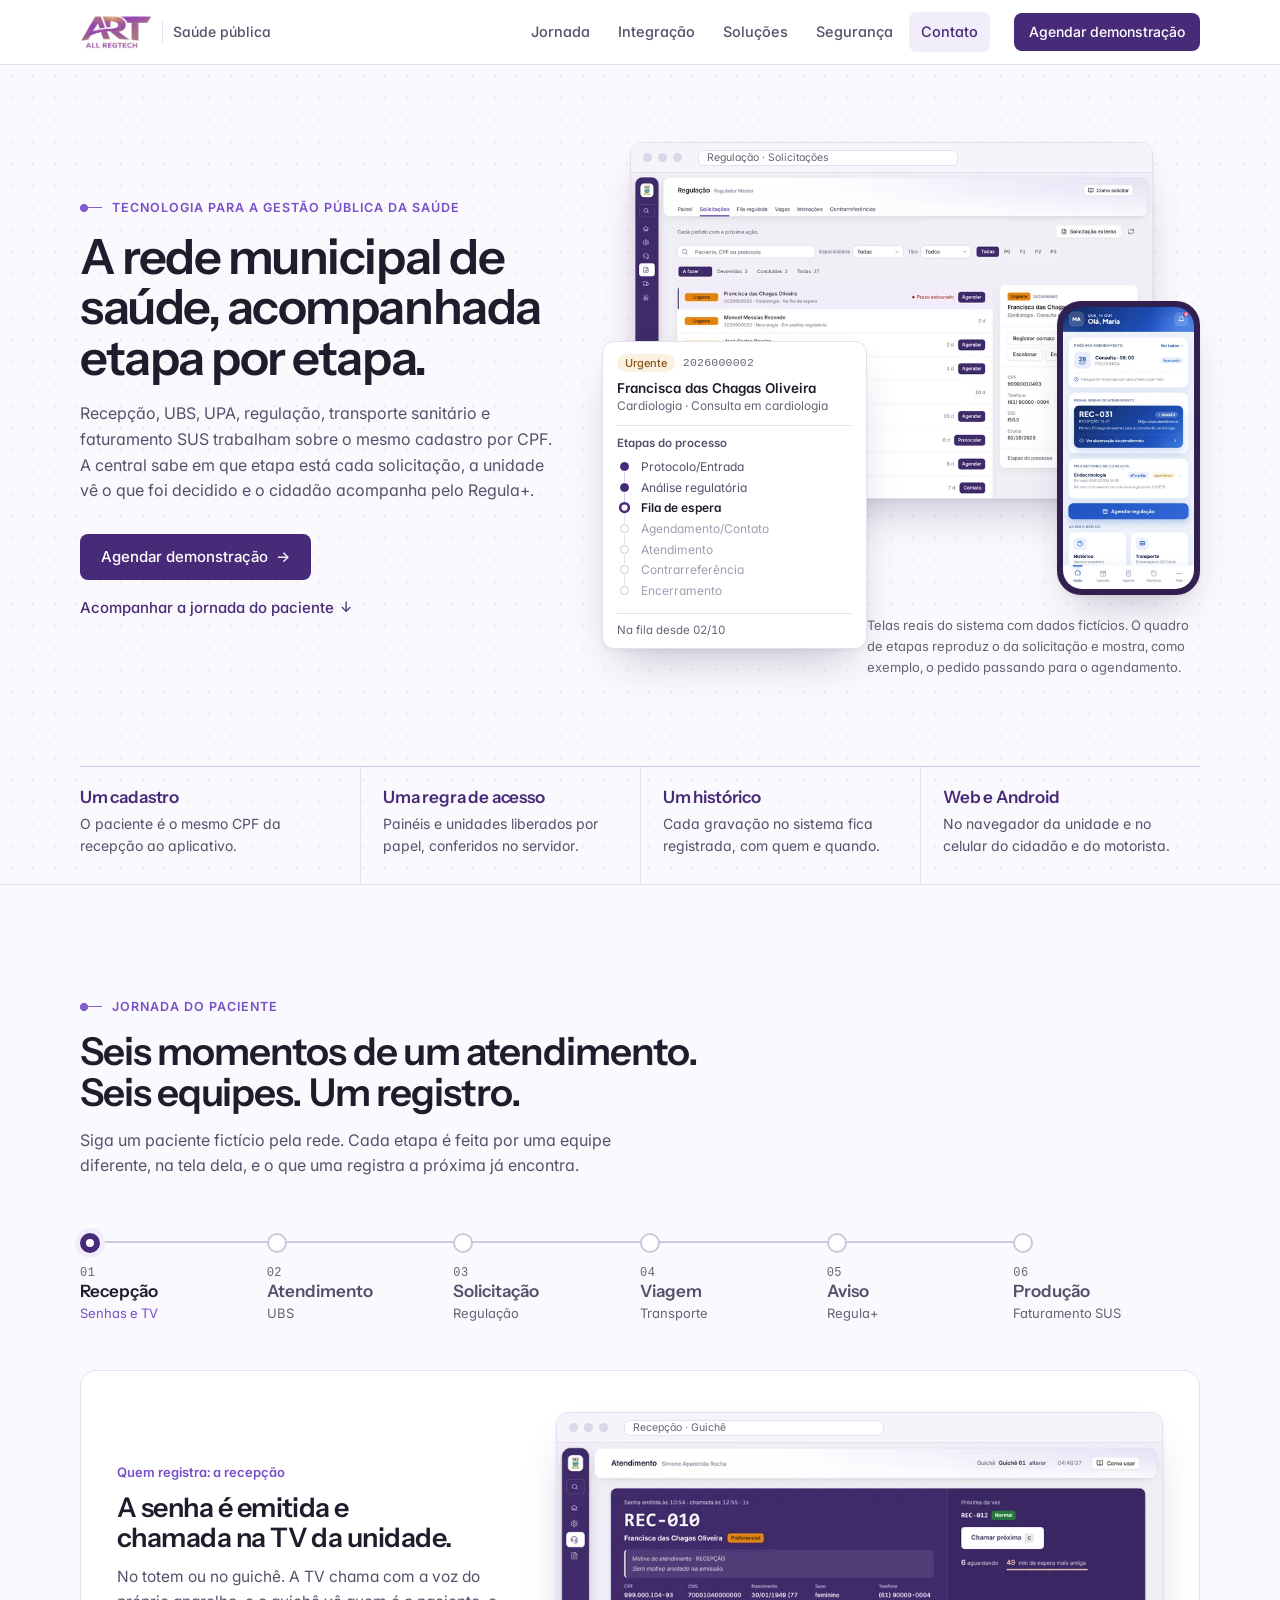
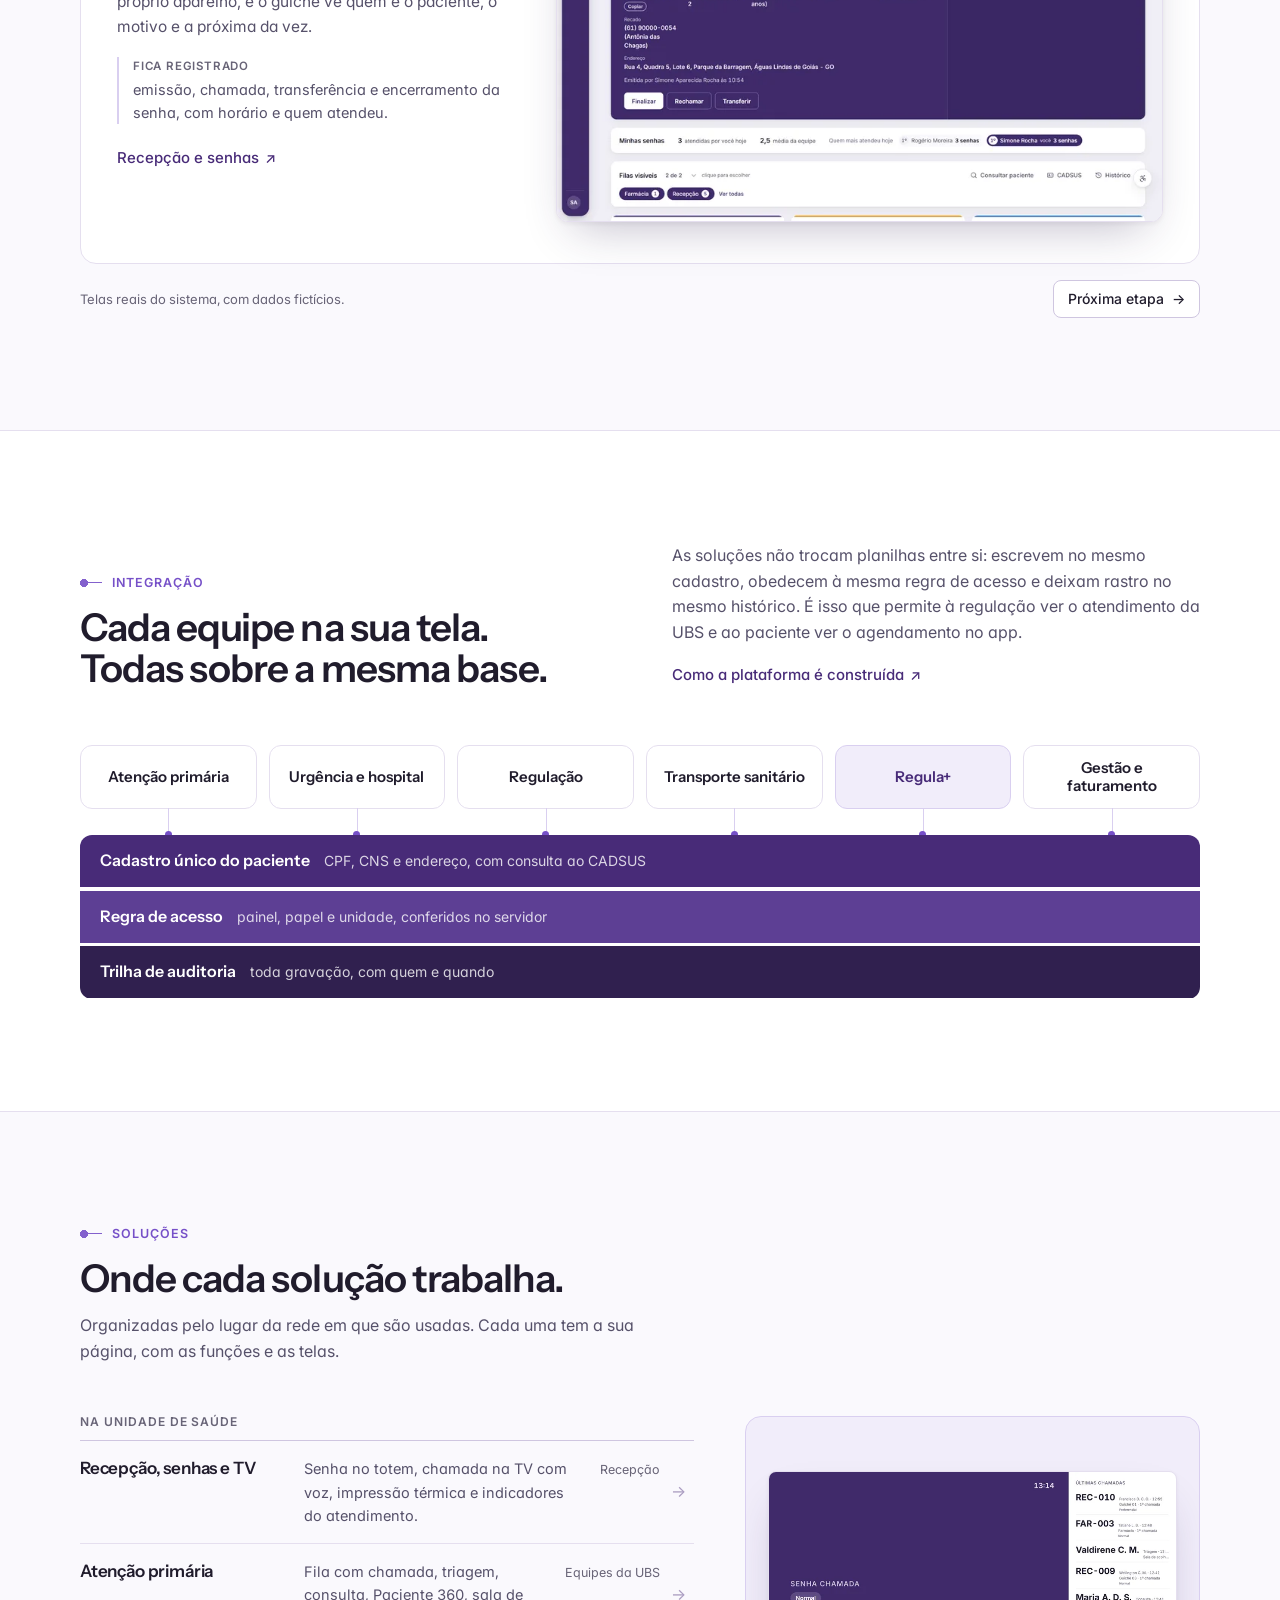
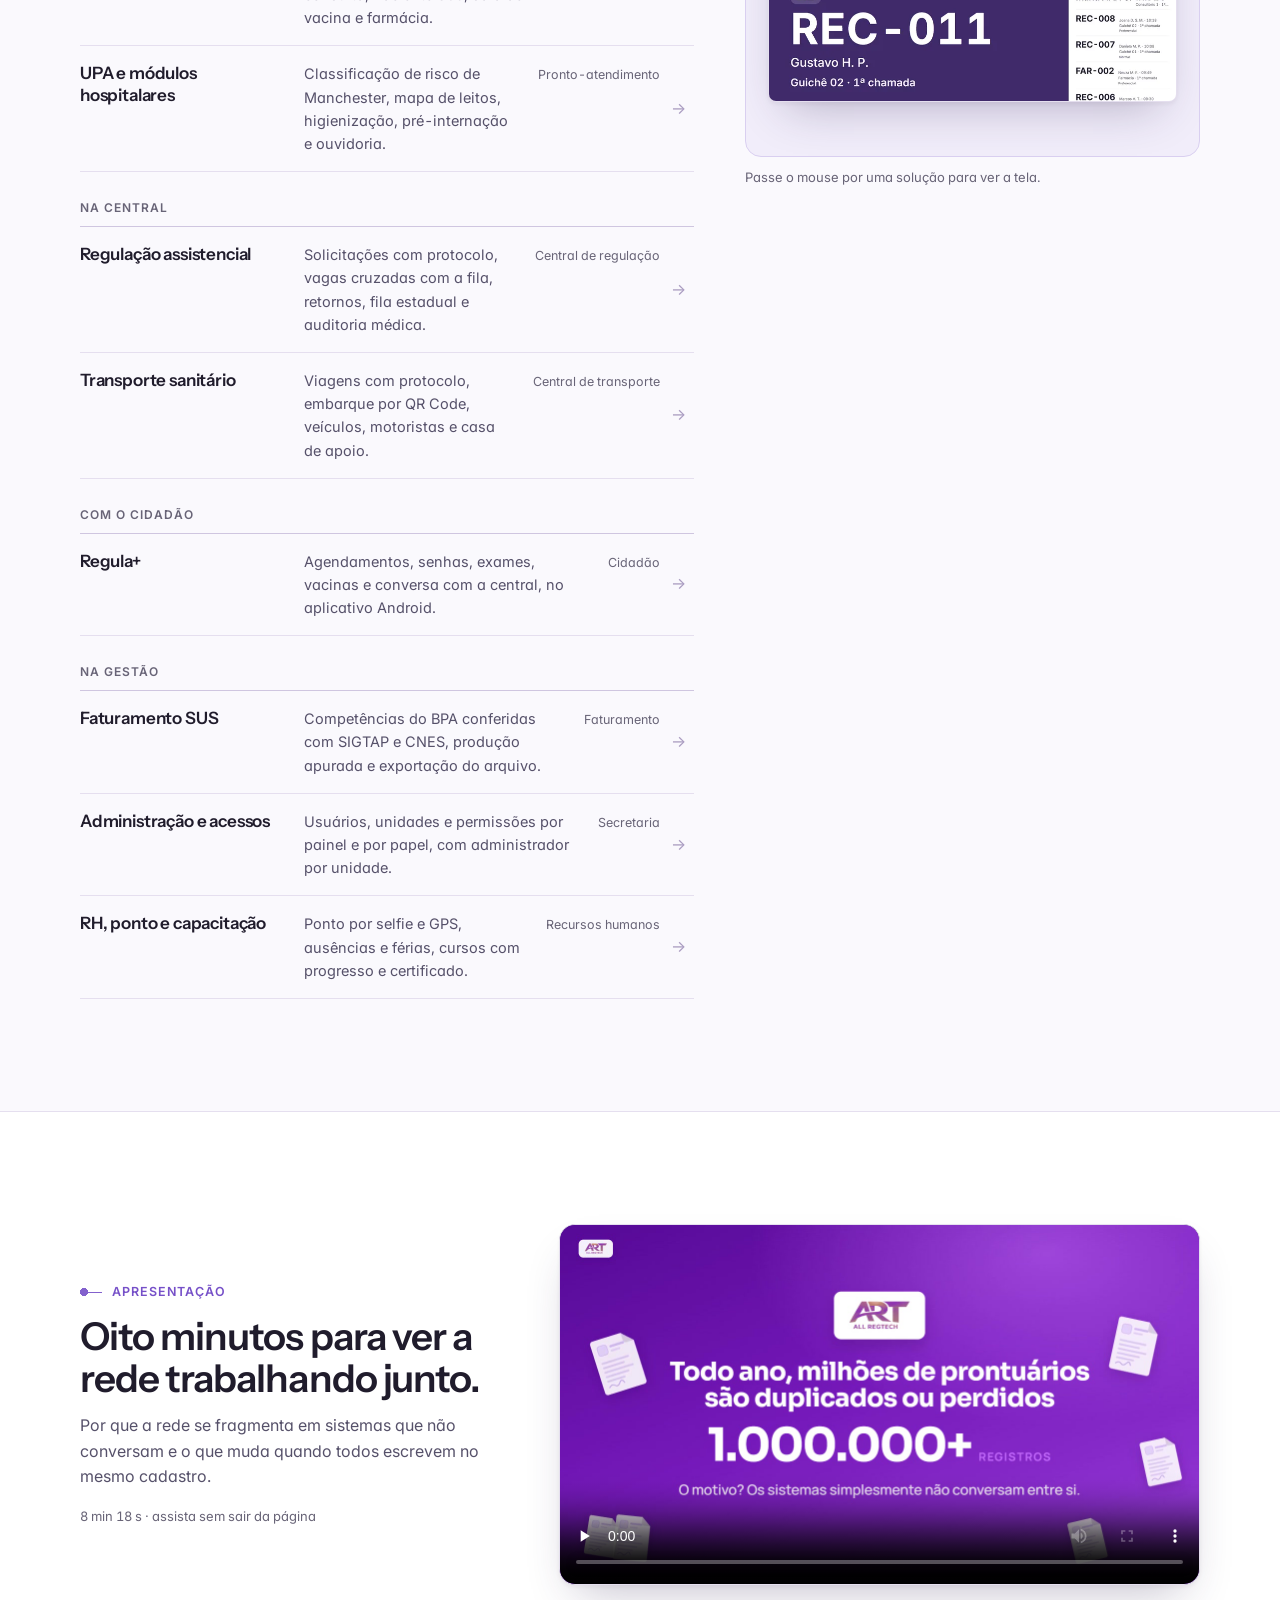
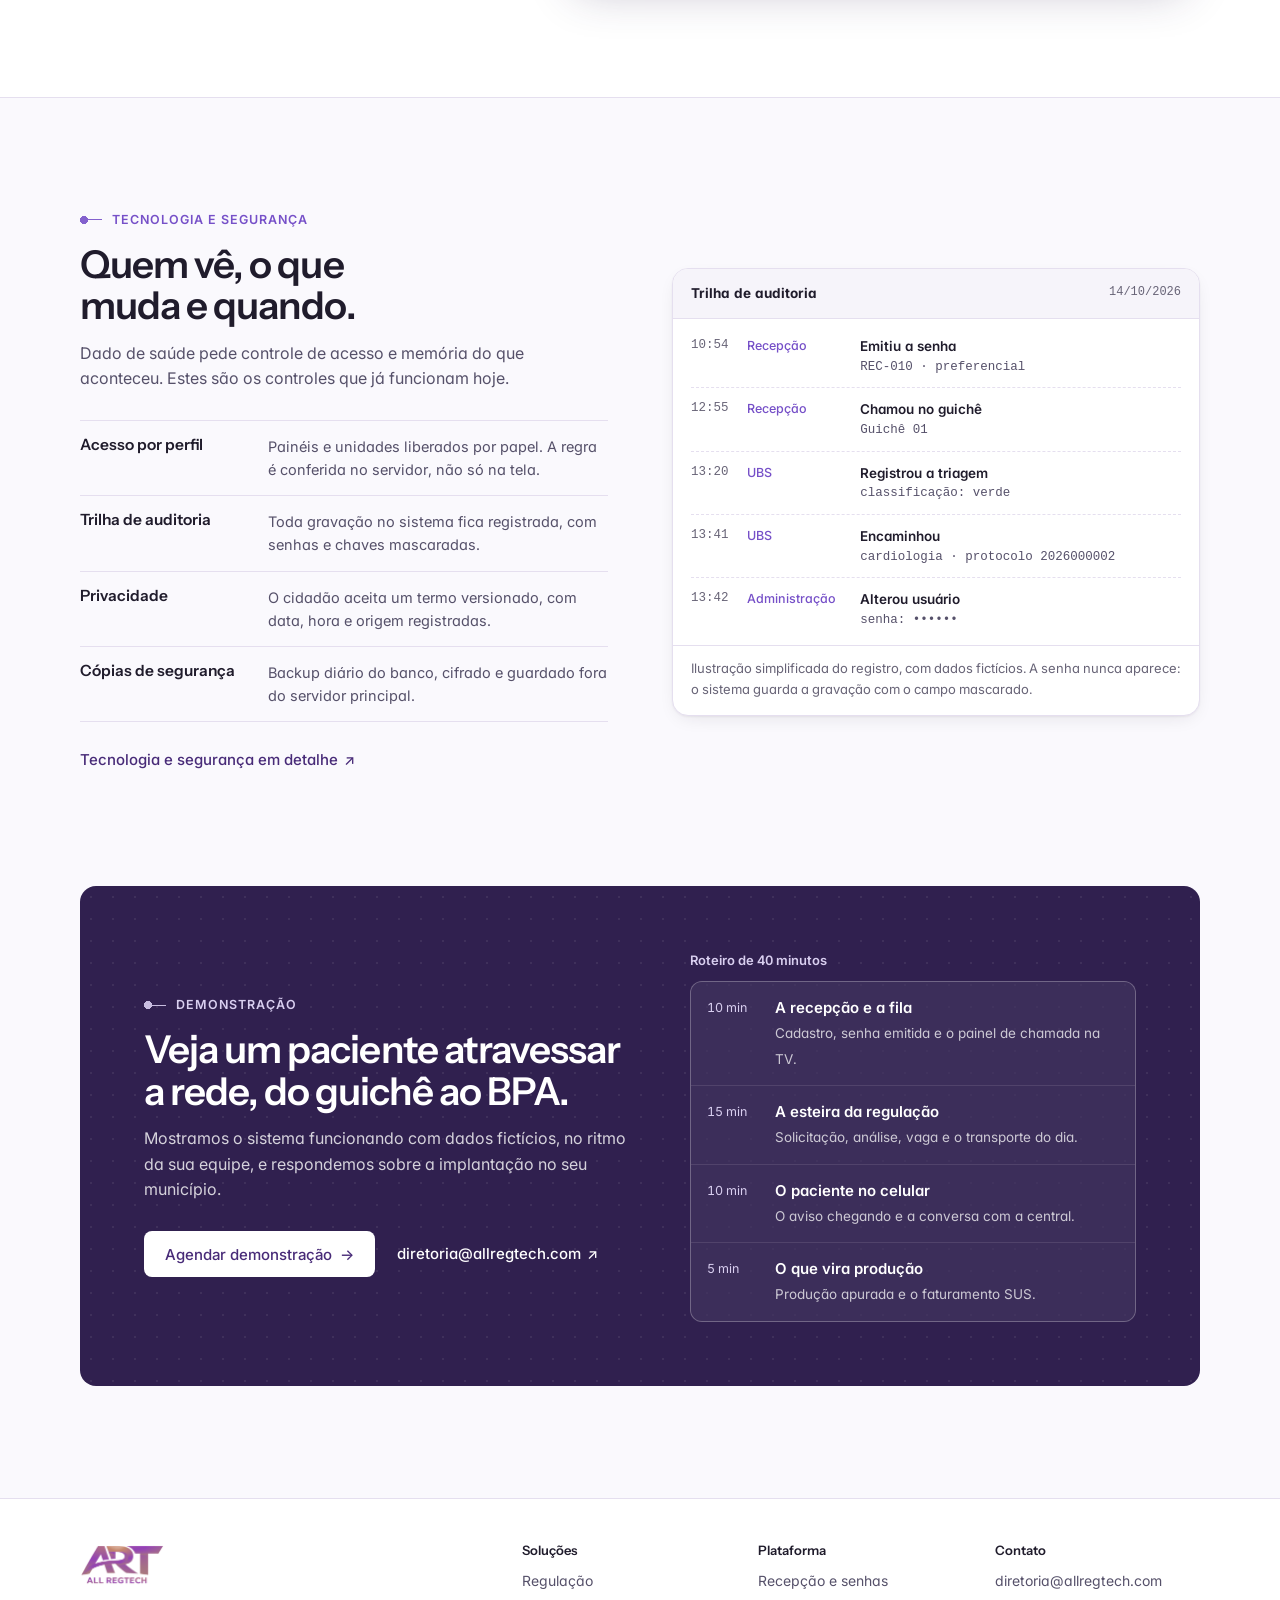
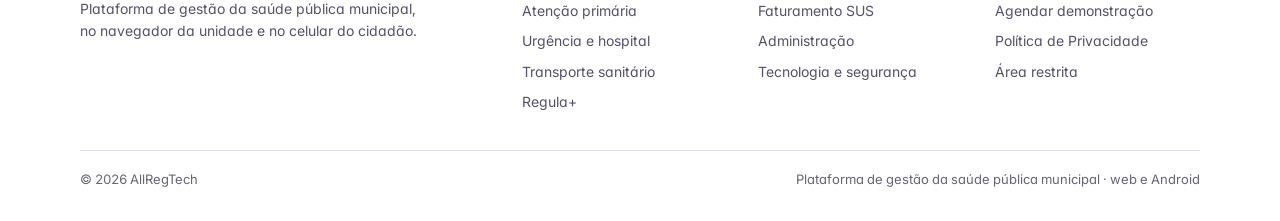
==== commit d0433ea0: "Reskin do site: linguagem das etapas, jornada com telas reais e paginas de solucao Home nova (heroi " ====
--- a/index.html
+++ b/index.html
@@ -1,3113 +1,396 @@
 <!doctype html>
-<html lang="pt-BR" data-theme="light">
+<html lang="pt-BR">
 <head>
 <meta charset="utf-8">
+<meta name="viewport" content="width=device-width, initial-scale=1">
+<title>AllRegTech · gestão da saúde pública municipal</title>
+<meta name="description" content="AllRegTech: plataforma da saúde pública municipal. Recepção, UBS, UPA, regulação, transporte sanitário e faturamento SUS sobre o mesmo cadastro por CPF, com o aplicativo Regula+ para o cidadão.">
 <meta name="color-scheme" content="light">
-<title>Portal AllRegTech · a rede municipal de saúde em um só lugar</title>
-<meta name="viewport" content="width=device-width, initial-scale=1">
-<meta name="description" content="Portal AllRegTech - plataforma de gestao da saude publica municipal: regulacao, UBS, UPA, transporte sanitario e o aplicativo Regula+.">
-<meta name="theme-color" content="#3f2a6b">
+<meta name="theme-color" content="#482b78">
+<link rel="icon" href="assets/logo-art.png">
+<meta property="og:title" content="AllRegTech · gestão da saúde pública municipal">
+<meta property="og:description" content="Da senha na recepção ao fechamento do BPA, cada etapa do atendimento registrada no mesmo cadastro.">
+<meta property="og:image" content="video-capa.jpg">
+<meta property="og:type" content="website">
 <link rel="preconnect" href="https://fonts.googleapis.com">
 <link rel="preconnect" href="https://fonts.gstatic.com" crossorigin>
-<link href="https://fonts.googleapis.com/css2?family=Inter:wght@400;500;600;700&display=swap" rel="stylesheet">
-<link rel="icon" href="assets/logo-art.png">
-<meta property="og:title" content="Portal AllRegTech">
-<meta property="og:description" content="Uma rede de saude inteira. Um portal so.">
-<meta property="og:image" content="video-capa.jpg">
-<meta property="og:type" content="website">
+<link href="https://fonts.googleapis.com/css2?family=Instrument+Sans:wght@500;600;700&family=Inter:wght@400;500;600&display=swap" rel="stylesheet">
+<script>try{var k="art-heroi:"+location.pathname;if(sessionStorage.getItem(k))document.documentElement.classList.add("heroi-ok");else sessionStorage.setItem(k,"1")}catch(e){}</script>
+<link rel="stylesheet" href="assets/site.css?v=4">
 </head>
 <body>
-
-
-<style>
-/* ───────────────────────── tokens ───────────────────────── */
-:root{
-  --ink:#1A1220;
-  --ink-2:#5A4C63;
-  --ink-3:#8B7F94;
-  --ground:#FBFAFC;
-  --surface:#FFFFFF;
-  --surface-2:#F4F0F7;
-  --line:#E7E1EB;
-  --accent:#6F1D7A;
-  --accent-soft:#F3E6F5;
-  --deep:#25082B;
-  --deep-2:#3A1442;
-  --on-deep:#F6EAF8;
-  --on-deep-2:#C7A7CE;
-  --teal:#0E8F95;
-  --amber:#C77A12;
-  --btn-bg:#6F1D7A;
-  --btn-fg:#FFFFFF;
-  --shadow-s:0 1px 2px rgba(37,8,43,.06), 0 6px 16px rgba(37,8,43,.06);
-  --shadow-l:0 2px 6px rgba(37,8,43,.08), 0 28px 60px rgba(37,8,43,.14);
-  --glass-bg:rgba(255,255,255,.58);
-  --glass-brd:rgba(255,255,255,.9);
-  --glass-shine:rgba(255,255,255,.75);
-  --glass-blur:saturate(1.7) blur(20px);
-  --logo-art:url("assets/logo-art.png");
-  --logo-dark:url("assets/logo-art-dark.png");
-  --r-s:10px; --r-m:18px; --r-l:28px;
-  --display:"Segoe UI Variable Display","Segoe UI Variable Text","Segoe UI",system-ui,-apple-system,"Helvetica Neue",sans-serif;
-  --body:"Segoe UI Variable Text","Segoe UI",system-ui,-apple-system,"Helvetica Neue",sans-serif;
-  --mono:ui-monospace,"Cascadia Code","Cascadia Mono",Consolas,"SF Mono",monospace;
-  --maxw:1500px;
-  --pad:clamp(20px,3.4vw,52px);
-}
-@media (prefers-color-scheme:dark){
-  :root{
-    --ink:#F4ECF7; --ink-2:#B7A6C0; --ink-3:#8B7C95;
-    --ground:#120B16; --surface:#1B1121; --surface-2:#241830; --line:#33253C;
-    --accent:#D07ADD; --accent-soft:#2C1533;
-    --deep:#0C060F; --deep-2:#1D1024; --on-deep:#F6EAF8; --on-deep-2:#B99CC1;
-    --teal:#3FC6CB; --amber:#E8A93F;
-    --btn-bg:#D07ADD; --btn-fg:#1E0824;
-    --shadow-s:0 1px 2px rgba(0,0,0,.5), 0 6px 16px rgba(0,0,0,.35);
-    --shadow-l:0 2px 6px rgba(0,0,0,.5), 0 28px 60px rgba(0,0,0,.55);
-    --glass-bg:rgba(52,32,63,.5); --glass-brd:rgba(255,255,255,.14); --glass-shine:rgba(255,255,255,.22);
-  }
-}
-:root[data-theme="dark"]{
-  --ink:#F4ECF7; --ink-2:#B7A6C0; --ink-3:#8B7C95;
-  --ground:#120B16; --surface:#1B1121; --surface-2:#241830; --line:#33253C;
-  --accent:#D07ADD; --accent-soft:#2C1533;
-  --deep:#0C060F; --deep-2:#1D1024; --on-deep:#F6EAF8; --on-deep-2:#B99CC1;
-  --teal:#3FC6CB; --amber:#E8A93F;
-  --btn-bg:#D07ADD; --btn-fg:#1E0824;
-  --shadow-s:0 1px 2px rgba(0,0,0,.5), 0 6px 16px rgba(0,0,0,.35);
-  --shadow-l:0 2px 6px rgba(0,0,0,.5), 0 28px 60px rgba(0,0,0,.55);
-  --glass-bg:rgba(52,32,63,.5); --glass-brd:rgba(255,255,255,.14); --glass-shine:rgba(255,255,255,.22);
-}
-:root[data-theme="light"]{
-  --ink:#1A1220; --ink-2:#5A4C63; --ink-3:#8B7F94;
-  --ground:#FBFAFC; --surface:#FFFFFF; --surface-2:#F4F0F7; --line:#E7E1EB;
-  --accent:#6F1D7A; --accent-soft:#F3E6F5;
-  --deep:#25082B; --deep-2:#3A1442; --on-deep:#F6EAF8; --on-deep-2:#C7A7CE;
-  --teal:#0E8F95; --amber:#C77A12;
-  --btn-bg:#6F1D7A; --btn-fg:#FFFFFF;
-  --shadow-s:0 1px 2px rgba(37,8,43,.06), 0 6px 16px rgba(37,8,43,.06);
-  --shadow-l:0 2px 6px rgba(37,8,43,.08), 0 28px 60px rgba(37,8,43,.14);
-  --glass-bg:rgba(255,255,255,.58); --glass-brd:rgba(255,255,255,.9); --glass-shine:rgba(255,255,255,.75);
-}
-
-/* ───────────────────────── base ───────────────────────── */
-*{box-sizing:border-box}
-html{scroll-behavior:auto}
-body{
-  margin:0; background:var(--ground); color:var(--ink);
-  font-family:var(--body); font-size:16px; line-height:1.55;
-  -webkit-font-smoothing:antialiased;
-  overflow-x:hidden; overflow-x:clip; /* clip não cria contexto de rolagem: preserva o sticky */
-}
-
-/* ───────────────────────── feixes de luz no fundo ─────────────────────────
-   Camada fixa atras de TODO o conteudo. Funciona porque o background do body
-   e propagado para o canvas: um filho com z-index:-1 fica acima do fundo e
-   abaixo do conteudo. Secoes com fundo solido (ex.: #jornada) cobrem os feixes
-   naturalmente — a luz aparece onde o fundo e o --ground. */
-:root{
-  --beam-a:rgba(111,29,122,.20);
-  --beam-b:rgba(14,143,149,.15);
-  --beam-c:rgba(199,122,18,.11);
-}
-@media (prefers-color-scheme:dark){
-  :root{
-    --beam-a:rgba(208,122,221,.26);
-    --beam-b:rgba(63,198,203,.19);
-    --beam-c:rgba(232,169,63,.14);
-  }
-}
-:root[data-theme="dark"]{
-  --beam-a:rgba(208,122,221,.26);
-  --beam-b:rgba(63,198,203,.19);
-  --beam-c:rgba(232,169,63,.14);
-}
-:root[data-theme="light"]{
-  --beam-a:rgba(111,29,122,.20);
-  --beam-b:rgba(14,143,149,.15);
-  --beam-c:rgba(199,122,18,.11);
-}
-.beams{
-  position:fixed; inset:0; z-index:-1; pointer-events:none;
-  overflow:hidden; contain:strict;
-}
-.beams i{
-  position:absolute; top:-60vh; left:0;
-  width:var(--w); height:220vh;
-  background:linear-gradient(90deg, transparent 0%, var(--c) 46%, var(--c) 54%, transparent 100%);
-  filter:blur(var(--b));
-  opacity:0;
-  will-change:transform, opacity;
-  animation:beam-sweep var(--dur) linear var(--delay) infinite;
-}
-.beams i:nth-child(1){ --w:15vw; --b:46px; --c:var(--beam-a); --dur:23s; --delay:-3s }
-.beams i:nth-child(2){ --w:9vw;  --b:34px; --c:var(--beam-b); --dur:31s; --delay:-14s }
-.beams i:nth-child(3){ --w:22vw; --b:64px; --c:var(--beam-c); --dur:41s; --delay:-27s }
-@keyframes beam-sweep{
-  0%   { transform:rotate(17deg) translate3d(-45vw,0,0); opacity:0 }
-  14%  { opacity:1 }
-  86%  { opacity:1 }
-  100% { transform:rotate(17deg) translate3d(125vw,0,0); opacity:0 }
-}
-/* quem pediu menos movimento fica com o fundo limpo, sem animacao nenhuma */
-@media (prefers-reduced-motion:reduce){ .beams{ display:none } }
-@media print{ .beams{ display:none } }
-/* degradê nas bordas: onde o conteúdo é recortado, ele se dissolve em vez de ser cortado a faca */
-.fade-x::before, .fade-x::after, .fade-y::before, .fade-y::after{
-  content:""; position:absolute; z-index:4; pointer-events:none;
-}
-.fade-x::before, .fade-x::after{top:0; bottom:0; width:clamp(72px,11vw,190px)}
-.fade-x::before{left:0; background:linear-gradient(90deg, var(--fade-c,var(--ground)) 0%, transparent 100%)}
-.fade-x::after{right:0; background:linear-gradient(270deg, var(--fade-c,var(--ground)) 0%, transparent 100%)}
-.fade-y::before, .fade-y::after{left:0; right:0; height:clamp(28px,5vh,76px)}
-.fade-y::before{top:0; background:linear-gradient(180deg, var(--fade-c,var(--ground)) 0%, transparent 100%)}
-.fade-y::after{bottom:0; background:linear-gradient(0deg, var(--fade-c,var(--ground)) 0%, transparent 100%)}
-h1,h2,h3,h4{font-family:var(--display); text-wrap:balance; margin:0; font-weight:700; letter-spacing:-.022em; line-height:1.06}
-p{margin:0}
-a{color:inherit}
-img{max-width:100%}
-:where(a,button,[tabindex]):focus-visible{outline:3px solid var(--accent); outline-offset:3px; border-radius:6px}
-
-.wrap{max-width:var(--maxw); margin-inline:auto; padding-inline:var(--pad)}
-.eyebrow{
-  font-family:var(--mono); font-size:12px; letter-spacing:.16em; text-transform:uppercase;
-  color:var(--accent); font-weight:600;
-}
-.lede{font-size:clamp(16px,1.15vw,18.5px); color:var(--ink-2); max-width:56ch}
-.h-xl{font-size:clamp(38px,4.6vw,68px); letter-spacing:-.035em}
-.h-l{font-size:clamp(28px,3.1vw,46px); letter-spacing:-.03em}
-.h-m{font-size:clamp(23px,2vw,31px); letter-spacing:-.025em}
-.h-s{font-size:20px; letter-spacing:-.015em}
-
-.btn{
-  display:inline-flex; align-items:center; gap:9px; border:0; cursor:pointer;
-  font-family:var(--body); font-size:16px; font-weight:600; text-decoration:none;
-  padding:14px 26px; border-radius:999px; transition:transform .18s, box-shadow .18s, background .18s;
-}
-.btn--primary{background:var(--btn-bg); color:var(--btn-fg); box-shadow:var(--shadow-s)}
-.btn--primary:hover{transform:translateY(-2px); box-shadow:var(--shadow-l)}
-.btn--ghost{background:transparent; color:var(--ink); border:1.5px solid var(--line)}
-.btn--ghost:hover{border-color:var(--accent); color:var(--accent); transform:translateY(-2px)}
-.btn--onDeep{background:rgba(255,255,255,.1); color:var(--on-deep); border:1.5px solid rgba(255,255,255,.24)}
-.btn--onDeep:hover{background:rgba(255,255,255,.18); transform:translateY(-2px)}
-
-/* ───────────────────────── scroll progress + nav ───────────────────────── */
-#bar{
-  position:fixed; inset:0 auto auto 0; height:3px; width:0%; z-index:60;
-  background:linear-gradient(90deg,var(--accent),var(--teal)); transition:width .08s linear;
-}
-#nav{
-  position:fixed; top:0; left:0; right:0; z-index:50;
-  display:flex; align-items:center; gap:20px;
-  padding:14px var(--pad); transition:background .3s, border-color .3s, backdrop-filter .3s;
-  border-bottom:1px solid transparent;
-}
-#nav.stuck{
-  background:color-mix(in srgb, var(--ground) 82%, transparent);
-  backdrop-filter:saturate(1.6) blur(18px);
-  border-bottom-color:var(--line);
-}
-.brand{display:flex; align-items:center; gap:12px; font-family:var(--display); font-weight:700; letter-spacing:-.02em; text-decoration:none; font-size:16px; color:var(--ink)}
-.brand__sep{width:1px; height:20px; background:var(--line); display:block}
-.navlinks{display:flex; gap:4px; margin-left:auto}
-.navlinks a{
-  text-decoration:none; font-size:14.5px; font-weight:500; color:var(--ink-2);
-  padding:8px 14px; border-radius:999px; transition:color .2s, background .2s;
-}
-.navlinks a:hover{color:var(--ink); background:var(--surface-2)}
-.navlinks a.on{color:var(--accent); background:var(--accent-soft)}
-#nav .btn{padding:10px 20px; font-size:14.5px}
-@media (max-width:940px){ .navlinks{display:none} #nav .btn{margin-left:auto} }
-
-/* ───────────────────────── reveal ───────────────────────── */
-.rv{opacity:0; transform:translateY(30px); transition:opacity .8s cubic-bezier(.2,.7,.3,1), transform .8s cubic-bezier(.2,.7,.3,1); transition-delay:var(--d,0ms)}
-.rv.in{opacity:1; transform:none}
-
-/* ───────── vidro ───────── */
-/* .glass = vidro completo (com desfoque do fundo). Custa uma superfície de composição
-   por elemento, então fica reservado a poucos elementos-chave.
-   .glass-lite = mesma linguagem visual sem o desfoque, para quando há muitos. */
-.glass, .glass-lite{
-  background:var(--glass-bg);
-  border:1px solid var(--glass-brd);
-  box-shadow:var(--shadow-l), inset 0 1px 0 var(--glass-shine);
-  position:relative;
-}
-.glass{-webkit-backdrop-filter:var(--glass-blur); backdrop-filter:var(--glass-blur)}
-.glass::before, .glass-lite::before{ /* brilho diagonal de borda, como um vidro pegando luz */
-  content:""; position:absolute; inset:0; border-radius:inherit; pointer-events:none;
-  background:linear-gradient(135deg, var(--glass-shine) 0%, transparent 32%, transparent 68%, rgba(255,255,255,.16) 100%);
-  opacity:.55; }
-.glass > *, .glass-lite > *{position:relative; z-index:1}
-@supports not ((backdrop-filter:blur(1px)) or (-webkit-backdrop-filter:blur(1px))){
-  .glass{background:var(--surface)}
-}
-
-/* ───────── logo ART em placa 3D extrudada ───────── */
-.brand-mark{
-  width:var(--bm,120px); aspect-ratio:460/235; display:block; flex:none;
-  background:var(--logo-art) center/contain no-repeat;
-}
-/* a própria marca é extrudada: camadas da arte empilhadas em Z, fundo transparente */
-.logo3d{--w:296px; width:var(--w); aspect-ratio:460/235; perspective:1000px; position:relative}
-.logo3d::after{ /* luz difusa por trás das letras */
-  content:""; position:absolute; inset:-40% -16%; z-index:-1; pointer-events:none;
-  background:radial-gradient(50% 50% at 50% 52%, color-mix(in srgb,var(--accent) 34%,transparent), transparent 68%);
-  filter:blur(16px); opacity:.7;
-}
-.logo3d__tilt{
-  width:100%; height:100%; transform-style:preserve-3d;
-  transform:rotateX(var(--lx,0deg)) rotateY(var(--ly,0deg));
-  transition:transform .35s cubic-bezier(.2,.7,.3,1);
-}
-/* giro leve de vai e vem: a marca nunca chega a ficar de perfil */
-.logo3d__obj{position:relative; width:100%; height:100%; transform-style:preserve-3d; animation:logosway 13s ease-in-out infinite}
-@keyframes logosway{
-  0%,100%{transform:rotateY(-19deg) rotateX(6deg)}
-  50%{transform:rotateY(19deg) rotateX(-5deg)}
-}
-/* as camadas de espessura usam uma silhueta já escura: nada de filter por camada,
-   que com animação 3D contínua rasteriza tudo de novo a cada quadro */
-.logo3d__l{
-  position:absolute; inset:0; background:var(--logo-dark) center/contain no-repeat;
-  transform:translateZ(calc(var(--i) * -4px));
-}
-.logo3d__l--face{
-  background-image:var(--logo-art); transform:translateZ(2.6px);
-  filter:drop-shadow(0 3px 7px rgba(0,0,0,.4));
-}
-/* faísca de luz atravessando as letras, recortada pela silhueta da marca */
-.logo3d__shine{
-  position:absolute; inset:0; pointer-events:none; overflow:hidden; transform:translateZ(3.4px);
-  -webkit-mask:var(--logo-art) center/contain no-repeat;
-  mask:var(--logo-art) center/contain no-repeat;
-}
-.logo3d__shine::after{ /* só o transform anima: fica no compositor, não repinta */
-  content:""; position:absolute; top:-20%; bottom:-20%; left:-60%; width:46%;
-  background:linear-gradient(102deg, transparent, rgba(255,255,255,.92), transparent);
-  animation:logoshine 6.5s ease-in-out infinite;
-}
-@keyframes logoshine{
-  0%, 58%{transform:translateX(0)}
-  100%{transform:translateX(560%)}
-}
-@media (max-width:1079px){ .logo3d{--w:238px; margin-inline:auto} }
-@media (max-height:780px){ .logo3d{--w:236px} }
-@media (prefers-reduced-motion:reduce){
-  .logo3d__obj{animation:none !important; transform:rotateY(-15deg) rotateX(4deg)}
-  .logo3d__shine{animation:none !important; opacity:.25}
-  .logo3d__tilt{transition:none}
-}
-
-/* ───────── motor de deslocamento ligado ao scroll ───────── */
-.fly{
-  transform:translate3d(var(--fx,0px), var(--fy,0px), var(--fz,0px)) rotate(var(--fr,0deg)) scale(var(--fsc,1));
-  opacity:var(--fo,1);
-}
-/* faixa que corre na horizontal enquanto a página desce */
-.band{
-  padding:26px 0; border-block:1px solid var(--line); background:var(--surface-2);
-  overflow:hidden; position:relative; --fade-c:var(--surface-2);
-}
-.band__row{display:flex; gap:12px; width:max-content; padding:5px 0}
-.band__row + .band__row{margin-top:12px}
-.band__chip{
-  flex:none; display:flex; align-items:center; gap:10px; padding:11px 20px; border-radius:999px;
-  font-size:14px; font-weight:600; white-space:nowrap; letter-spacing:-.01em; border-radius:999px;
-}
-.band__chip b{font-family:var(--mono); font-size:10.5px; letter-spacing:.12em; color:var(--accent); font-weight:700}
-
-/* ───────────────────────── hero ───────────────────────── */
-#hero{position:relative; padding:104px 0 26px; overflow:hidden}
-#hero::before{
-  content:""; position:absolute; z-index:0; left:50%; top:-14%; translate:-50% 0;
-  width:min(1300px,130vw); aspect-ratio:1/.7; pointer-events:none;
-  background:radial-gradient(50% 50% at 50% 50%, color-mix(in srgb,var(--accent) 24%,transparent) 0%, transparent 70%);
-}
-.hero-grid{position:relative; z-index:1; display:grid; gap:28px; justify-items:center; text-align:center}
-.hero-copy{display:grid; gap:16px; justify-items:center}
-.hero-grid .h-xl{max-width:15ch}
-.hero-grid .lede{text-align:center}
-.hero-cta{display:flex; gap:10px; flex-wrap:wrap; justify-content:center}
-.hero-note{font-family:var(--mono); font-size:12px; color:var(--ink-3); letter-spacing:.04em}
-
-.stagegrid{
-  display:grid; grid-template-columns:repeat(4,1fr); gap:1px; background:var(--glass-brd);
-  border:1px solid var(--glass-brd); border-radius:var(--r-m); overflow:hidden; margin-top:34px; width:100%;
-  box-shadow:var(--shadow-l);
-}
-.stagegrid div{
-  background:var(--glass-bg); padding:16px 18px;
-  -webkit-backdrop-filter:var(--glass-blur); backdrop-filter:var(--glass-blur);
-}
-.stagegrid b{display:block; font-family:var(--display); font-size:clamp(24px,2.2vw,33px); letter-spacing:-.03em; font-variant-numeric:tabular-nums}
-.stagegrid span{font-size:12.5px; color:var(--ink-2); display:block; margin-top:2px; line-height:1.38}
-@media (max-width:760px){ .stagegrid{grid-template-columns:repeat(2,1fr)} }
-
-/* desktop: copy à esquerda, cena 3D à direita, números atravessando embaixo */
-@media (min-width:1080px){
-  #hero{padding:112px 0 34px}
-  .hero-grid{
-    grid-template-columns:minmax(0,.86fr) minmax(0,1.14fr);
-    grid-template-areas:"copy art" "stats stats";
-    column-gap:clamp(34px,3.6vw,64px); row-gap:0;
-    align-items:center; text-align:left; justify-items:stretch;
-  }
-  .hero-copy{grid-area:copy; justify-items:start; gap:18px}
-  .hero-grid .lede{text-align:left}
-  .hero-cta{justify-content:flex-start}
-  .compo{grid-area:art; margin-top:0}
-  .stagegrid{grid-area:stats; margin-top:44px}
-}
-
-/* ───────────────────────── hero composition (3D) ───────────────────────── */
-.compo{position:relative; margin-top:64px; perspective:1700px; perspective-origin:50% 32%}
-.compo__stage{
-  position:relative; transform-style:preserve-3d; will-change:transform;
-  transform:rotateX(var(--rx,15deg)) rotateY(var(--ry,0deg)) rotateZ(var(--rz,0deg));
-  transition:transform .45s cubic-bezier(.2,.7,.3,1);
-}
-.compo__stage::after{ /* sombra projetada no "chão" da cena */
-  content:""; position:absolute; left:8%; right:8%; bottom:-6%; height:70px; z-index:-1;
-  background:radial-gradient(50% 50% at 50% 50%, rgba(37,8,43,.34), transparent 72%);
-  filter:blur(22px); transform:translateZ(-160px);
-}
-@media (prefers-color-scheme:dark){ :root:not([data-theme]) .compo__stage::after{background:radial-gradient(50% 50% at 50% 50%, rgba(0,0,0,.75), transparent 72%)} }
-:root[data-theme="dark"] .compo__stage::after{background:radial-gradient(50% 50% at 50% 50%, rgba(0,0,0,.75), transparent 72%)}
-.compo__main{
-  border-radius:var(--r-l); overflow:hidden; box-shadow:var(--shadow-l);
-  border:1px solid var(--line); background:var(--surface); will-change:transform;
-  transform:translateZ(0) translateY(var(--ty,0px)) scale(var(--sc,1));
-}
-.compo__float{position:absolute; border-radius:var(--r-m); overflow:hidden; will-change:transform}
-.compo__float--l{width:214px; left:-14px; bottom:7%; transform:translate3d(var(--fx,0px),var(--fy,0px),120px)}
-.compo__float--r{width:236px; right:6px; top:11%; padding:15px; transform:translate3d(var(--fx,0px),var(--fy,0px),160px)}
-@media (max-width:900px){ .compo__float{display:none} .compo__stage{transform:none} }
-
-/* ── mock UI kit (usado no herói, na jornada e nos cards) ── */
-.mk{font-family:var(--body); font-size:12px; color:var(--ink)}
-.mk__bar{display:flex; align-items:center; gap:8px; padding:11px 14px; border-bottom:1px solid var(--line); background:var(--surface-2)}
-.mk__dot{width:9px; height:9px; border-radius:50%; background:var(--line)}
-.mk__title{font-weight:600; font-size:12.5px; letter-spacing:-.01em}
-.mk__tag{margin-left:auto; font-family:var(--mono); font-size:10.5px; color:var(--ink-3); letter-spacing:.08em; text-transform:uppercase}
-.mk__body{padding:16px; display:grid; gap:12px}
-.kan{display:grid; grid-template-columns:repeat(4,1fr); gap:10px}
-.kan__col{background:var(--surface-2); border-radius:var(--r-s); padding:9px; display:grid; gap:7px; align-content:start}
-.kan__h{font-size:10.5px; font-weight:700; letter-spacing:.04em; text-transform:uppercase; color:var(--ink-3)}
-.kan__c{background:var(--surface); border:1px solid var(--line); border-radius:8px; padding:8px; display:grid; gap:5px; box-shadow:var(--shadow-s)}
-.kan__c b{font-size:11px; font-weight:600}
-.line{height:6px; border-radius:99px; background:var(--line)}
-.line.w70{width:70%} .line.w50{width:50%} .line.w85{width:85%} .line.w40{width:40%}
-.chip{
-  display:inline-flex; align-items:center; gap:5px; font-size:10px; font-weight:600; padding:3px 8px;
-  border-radius:999px; background:var(--accent-soft); color:var(--accent); letter-spacing:.01em;
-}
-.chip--teal{background:color-mix(in srgb,var(--teal) 14%,transparent); color:var(--teal)}
-.chip--amber{background:color-mix(in srgb,var(--amber) 16%,transparent); color:var(--amber)}
-.rows{display:grid; gap:8px}
-.row{display:flex; align-items:center; gap:10px; padding:9px 11px; border:1px solid var(--line); border-radius:10px; background:var(--surface)}
-.row .av{width:24px; height:24px; border-radius:50%; background:var(--accent-soft); display:grid; place-items:center; font-size:9.5px; font-weight:700; color:var(--accent); font-family:var(--mono)}
-.row .gr{flex:1; display:grid; gap:5px}
-.bars{display:flex; align-items:flex-end; gap:7px; height:78px}
-.bars i{flex:1; border-radius:6px 6px 2px 2px; background:linear-gradient(180deg,var(--accent),color-mix(in srgb,var(--accent) 35%,transparent)); display:block}
-.beds{display:grid; grid-template-columns:repeat(6,1fr); gap:7px}
-.beds i{aspect-ratio:1; border-radius:7px; background:var(--surface-2); border:1px solid var(--line); display:block}
-.beds i.ok{background:color-mix(in srgb,var(--teal) 22%,transparent); border-color:transparent}
-.beds i.bz{background:color-mix(in srgb,var(--accent) 26%,transparent); border-color:transparent}
-.beds i.wr{background:color-mix(in srgb,var(--amber) 28%,transparent); border-color:transparent}
-.route{display:flex; align-items:center; gap:0; padding:6px 2px}
-.route i{width:11px; height:11px; border-radius:50%; background:var(--accent); flex:none; display:block}
-.route i.pale{background:var(--line)}
-.route s{flex:1; height:2px; background:var(--line); display:block; text-decoration:none}
-.route s.done{background:var(--accent)}
-
-.phone{width:100%; background:var(--deep); padding:9px 9px 0; border-radius:var(--r-m)}
-.phone__scr{background:var(--surface); border-radius:14px 14px 0 0; padding:14px; display:grid; gap:11px}
-.phone__hd{display:flex; align-items:center; gap:8px}
-.phone__hd b{font-size:12.5px; font-weight:700; letter-spacing:-.01em}
-
-/* ───────────────────────── jornada (pinned) ───────────────────────── */
-#jornada{background:var(--deep); color:var(--on-deep); position:relative}
-#jornada .eyebrow{color:var(--on-deep-2)}
-.j-intro{padding:clamp(80px,11vw,140px) 0 0; max-width:var(--maxw); margin-inline:auto; padding-inline:var(--pad)}
-.j-intro .lede{color:var(--on-deep-2)}
-.j-intro h2{margin:14px 0 0}
-.j-track{height:600vh; position:relative}
-.j-pin{position:sticky; top:0; height:100svh; display:flex; align-items:center; overflow:hidden; --fade-c:var(--deep)}
-.j-inner{
-  max-width:var(--maxw); margin-inline:auto; padding-inline:var(--pad); width:100%;
-  display:grid; grid-template-columns:210px 1fr; gap:clamp(24px,5vw,72px); align-items:center;
-}
-.j-nav{list-style:none; margin:0; padding:0; display:grid; gap:2px}
-.j-nav li{display:flex; align-items:center; gap:12px; padding:10px 0; opacity:.34; transition:opacity .4s}
-.j-nav li.on{opacity:1}
-.j-nav b{font-family:var(--mono); font-size:11px; letter-spacing:.1em; color:var(--on-deep-2); width:20px}
-.j-nav span{font-family:var(--display); font-weight:600; font-size:15px; letter-spacing:-.01em}
-.j-nav em{
-  display:block; height:2px; background:rgba(255,255,255,.16); border-radius:2px; margin-left:auto; width:46px; position:relative; overflow:hidden;
-}
-.j-nav em::after{content:""; position:absolute; inset:0 100% 0 0; background:var(--accent); transition:right .3s linear}
-.j-nav li.on em::after{right:calc(100% - var(--p,0%) )}
-
-.j-stages{display:grid; position:relative}
-.j-stage{
-  grid-area:1/1; display:grid; grid-template-columns:1fr .92fr; gap:clamp(24px,4vw,56px); align-items:center;
-  opacity:0; pointer-events:none; transition:opacity .5s cubic-bezier(.2,.7,.3,1);
-}
-.j-stage.on{opacity:1; pointer-events:auto}
-/* a copy entra pela esquerda, o painel atravessa vindo da direita */
-.j-stage__copy{transform:translate3d(-90px,0,0); opacity:0; transition:transform .85s cubic-bezier(.2,.75,.25,1) .04s, opacity .6s ease .04s}
-.j-stage.on .j-stage__copy{transform:none; opacity:1}
-.j-stage h3{font-size:clamp(28px,3.6vw,46px); letter-spacing:-.03em; margin:10px 0 14px}
-.j-stage p{color:var(--on-deep-2); max-width:44ch; font-size:16.5px}
-.j-stage .num{font-family:var(--mono); font-size:12px; letter-spacing:.18em; color:var(--accent); font-weight:600}
-:root[data-theme="light"] .j-stage .num, :root:not([data-theme]) .j-stage .num{color:#D796E0}
-@media (prefers-color-scheme:dark){ :root:not([data-theme]) .j-stage .num{color:var(--accent)} }
-.j-feats{list-style:none; margin:20px 0 0; padding:0; display:flex; flex-wrap:wrap; gap:8px}
-.j-feats li{
-  font-size:13px; font-weight:500; padding:7px 14px; border-radius:999px;
-  background:rgba(255,255,255,.09); border:1px solid rgba(255,255,255,.17); color:var(--on-deep);
-  box-shadow:inset 0 1px 0 rgba(255,255,255,.22);
-}
-/* painéis da jornada em planos 3D empilhados, entrando pela direita */
-.j-art{
-  position:relative; perspective:1400px; perspective-origin:20% 50%;
-  transform:translate3d(140px,0,0); opacity:0;
-  transition:transform .95s cubic-bezier(.2,.75,.25,1) .1s, opacity .7s ease .1s;
-}
-.j-stage.on .j-art{transform:none; opacity:1}
-.j-art .mk{
-  position:relative; z-index:2; border-radius:var(--r-m); overflow:hidden;
-  border:1px solid rgba(255,255,255,.14); background:var(--surface);
-  box-shadow:-34px 44px 90px rgba(0,0,0,.5);
-  transform:rotateY(-13deg) rotateX(6deg) translateZ(-70px) translateX(30px);
-  transform-origin:left center;
-  transition:transform 1s cubic-bezier(.2,.7,.3,1);
-}
-.j-stage.on .j-art .mk{transform:rotateY(-6deg) rotateX(2.5deg) translateZ(0) translateX(0)}
-.j-art::before, .j-art::after{ /* planos-fantasma atrás, sugerindo a pilha de painéis */
-  content:""; position:absolute; inset:8% 0 8% 6%; border-radius:var(--r-m);
-  border:1px solid rgba(255,255,255,.1); background:rgba(255,255,255,.035);
-  transform-origin:left center; transition:transform 1s cubic-bezier(.2,.7,.3,1), opacity .8s; opacity:0;
-}
-.j-art::before{z-index:1; transform:rotateY(-13deg) translateZ(-120px) translateX(46px)}
-.j-art::after{z-index:0; transform:rotateY(-13deg) translateZ(-190px) translateX(70px)}
-.j-stage.on .j-art::before{opacity:.9; transform:rotateY(-6deg) translateZ(-46px) translateX(24px)}
-.j-stage.on .j-art::after{opacity:.55; transform:rotateY(-6deg) translateZ(-92px) translateX(46px)}
-@media (max-width:1000px){ .j-stage{grid-template-columns:1fr} .j-art{display:none} .j-inner{grid-template-columns:1fr} .j-nav{display:none} }
-
-.j-flat .j-track{height:auto}
-.j-flat .j-pin{position:static; height:auto; padding:clamp(40px,7vw,80px) 0}
-.j-flat .j-stages{display:flex; flex-direction:column; gap:clamp(56px,9vw,110px)}
-.j-flat .j-stage{opacity:1; pointer-events:auto}
-.j-flat .j-stage__copy, .j-flat .j-art{transform:none; opacity:1}
-.j-flat .j-nav{display:none}
-.j-flat .j-inner{grid-template-columns:1fr}
-@media (max-width:900px){
-  .j-track{height:auto}
-  .j-pin{position:static; height:auto; padding:clamp(40px,7vw,80px) 0}
-  .j-stages{display:flex; flex-direction:column; gap:64px}
-  .j-stage{opacity:1; pointer-events:auto}
-  .j-stage__copy, .j-art{transform:none; opacity:1}
-}
-
-/* ───────────────────────── seções claras ───────────────────────── */
-.sec{padding:clamp(84px,11vw,150px) 0}
-/* NÃO usar content-visibility aqui: ele estima a altura das seções fora da tela,
-   o que invalida as posições cacheadas em measureAll() e deixa os títulos que
-   entram por scroll presos em opacidade zero. */
-.sec__hd{display:grid; gap:14px; max-width:70ch; margin-bottom:clamp(36px,5vw,60px)}
-
-/* módulos */
-/* ───── espiral dos módulos: hélice 3D iluminada, percorrida pelo scroll ───── */
-#modulos{position:relative}
-#modulos{background:var(--deep); color:var(--on-deep)}
-#modulos .lede{color:var(--on-deep-2)}
-#modulos .eyebrow{color:#E8B4F0}
-#modulos:not(.spiral-off) .spiral-pin{
-  background:
-    radial-gradient(60% 50% at 18% 22%, rgba(208,122,221,.20), transparent 62%),
-    radial-gradient(55% 45% at 84% 78%, rgba(63,198,203,.16), transparent 62%);
-}
-.spiral-track{position:relative; height:620vh}
-.spiral-pin{
-  position:sticky; top:0; height:100svh; overflow:hidden;
-  perspective:1500px; perspective-origin:50% 46%; --fade-c:var(--deep);
-}
-#spiralNeon{position:absolute; inset:0; width:100%; height:100%; z-index:0; pointer-events:none; display:block}
-.spiral-stage{position:absolute; inset:0; transform-style:preserve-3d; transform:translateZ(-400px); z-index:1}
-/* índice dos catorze, à esquerda */
-.spiral-idx{
-  position:absolute; left:clamp(16px,3vw,52px); top:50%; translate:0 -50%; z-index:4;
-  width:196px; list-style:none; margin:0; padding:0; display:grid; gap:1px;
-}
-.spiral-idx li{
-  display:flex; align-items:center; gap:10px; padding:5px 0 5px 12px; position:relative;
-  opacity:.3; transition:opacity .4s, color .4s; color:var(--on-deep);
-}
-.spiral-idx li::before{
-  content:""; position:absolute; left:0; top:50%; translate:0 -50%; width:2px; height:0;
-  background:#E8B4F0; border-radius:2px; transition:height .4s; box-shadow:0 0 10px rgba(232,180,240,.9);
-}
-.spiral-idx li.on{opacity:1}
-.spiral-idx li.on::before{height:78%}
-.spiral-idx li.near{opacity:.62}
-.spiral-idx b{font-family:var(--mono); font-size:10px; letter-spacing:.1em; color:var(--on-deep-2); font-variant-numeric:tabular-nums}
-.spiral-idx span{font-size:12.5px; font-weight:500; letter-spacing:-.01em; line-height:1.25}
-.spiral-idx li.on b{color:#E8B4F0}
-
-/* o que aquele módulo substitui, à direita */
-.spiral-detail{
-  position:absolute; right:clamp(16px,3vw,52px); top:50%; translate:0 -50%; z-index:4;
-  width:248px; border-radius:16px; padding:18px; display:grid; gap:9px;
-  --glass-bg:rgba(255,255,255,.07); --glass-brd:rgba(255,255,255,.17); --glass-shine:rgba(255,255,255,.26);
-}
-.spiral-detail em{
-  font-family:var(--mono); font-size:9.5px; letter-spacing:.16em; text-transform:uppercase;
-  font-style:normal; color:rgba(246,234,248,.5);
-}
-.spiral-detail strong{font-family:var(--display); font-size:14px; font-weight:600; letter-spacing:-.01em; color:#fff}
-.spiral-detail p{font-size:12.5px; line-height:1.5; color:var(--on-deep-2)}
-.spiral-detail hr{border:0; height:1px; background:rgba(255,255,255,.12); margin:2px 0}
-.spiral-detail .chip{background:rgba(127,230,234,.2); color:#BDF6F8; align-self:start}
-@media (max-width:1240px){ .spiral-idx, .spiral-detail{display:none} }
-
-.spiral-hud{
-  position:absolute; left:50%; bottom:clamp(18px,4vh,44px); translate:-50% 0; z-index:5;
-  display:flex; align-items:center; gap:14px; padding:11px 20px; border-radius:999px;
-  --glass-bg:rgba(255,255,255,.08); --glass-brd:rgba(255,255,255,.2); --glass-shine:rgba(255,255,255,.3);
-  box-shadow:0 0 30px rgba(208,122,221,.28), 0 14px 40px rgba(0,0,0,.5), inset 0 1px 0 rgba(255,255,255,.28);
-}
-.spiral-hud b{font-family:var(--mono); font-size:12.5px; letter-spacing:.1em; color:#E8B4F0; font-variant-numeric:tabular-nums; text-shadow:0 0 12px rgba(232,180,240,.7)}
-.spiral-hud span{font-family:var(--display); font-weight:600; font-size:14.5px; letter-spacing:-.015em; white-space:nowrap; color:var(--on-deep)}
-.spiral-hud em{width:1px; height:16px; background:rgba(255,255,255,.24); display:block}
-.spiral-hud i{font-family:var(--mono); font-size:11px; color:var(--on-deep-2); font-style:normal; font-variant-numeric:tabular-nums}
-
-.mod{
-  background:var(--surface); border:1px solid var(--line); border-radius:var(--r-m);
-  padding:24px; display:grid; gap:9px; align-content:start; position:relative; overflow:hidden;
-  transform-style:preserve-3d; opacity:var(--fo,1);
-  filter:blur(var(--fb,0px));
-  transform:
-    translate3d(var(--fx,0px),var(--fy,0px),var(--fz,0px))
-    rotateX(var(--frx,0deg)) rotateY(var(--fry,0deg)) rotate(var(--frz,0deg))
-    scale(var(--fsc,1))
-    translateY(var(--lift,0px)) rotateX(var(--mx,0deg)) rotateY(var(--my,0deg));
-  transition:transform .3s cubic-bezier(.2,.7,.3,1), box-shadow .3s, border-color .3s;
-}
-.mod.flying{transition:box-shadow .3s, border-color .3s}
-/* brilho que varre o card no momento em que ele aterrissa */
-.mod::before{
-  content:""; position:absolute; inset:-1px; z-index:3; border-radius:inherit; pointer-events:none;
-  background:linear-gradient(104deg, transparent 38%, var(--glass-shine) 48%, rgba(255,255,255,.35) 52%, transparent 64%);
-  transform:translateX(var(--sheen,-130%)); opacity:var(--sheeno,0); }
-
-/* posição e acabamento de cada card na hélice */
-.spiral-stage .mod{
-  position:absolute; left:50%; top:50%; width:min(360px,86vw); height:288px; margin:0;
-  backface-visibility:hidden; opacity:var(--so,1); filter:none; color:var(--on-deep);
-  /* sem backdrop-filter: com 14 cards em 3D isso cria 14 superfícies de composição */
-  background:linear-gradient(152deg, rgba(84,40,96,.66), rgba(34,12,42,.72));
-  border:1px solid rgba(255,255,255,.17);
-  box-shadow:0 0 26px rgba(208,122,221,.14), 0 30px 70px rgba(0,0,0,.55), inset 0 1px 0 rgba(255,255,255,.28);
-  transform:
-    translate(-50%,-50%)
-    translateY(var(--sy,0px))
-    rotateY(var(--sa,0deg))
-    translateZ(var(--sr,440px))
-    translateY(var(--lift,0px)) rotateX(var(--mx,0deg)) rotateY(var(--my,0deg));
-  transition:box-shadow .35s, border-color .35s;
-}
-.spiral-stage .mod__k{color:#E8B4F0}
-.spiral-stage .mod h3{color:var(--on-deep)}
-.spiral-stage .mod p{color:var(--on-deep-2)}
-.spiral-stage .mod ul li{background:rgba(255,255,255,.08); color:var(--on-deep-2); border:1px solid rgba(255,255,255,.1)}
-/* o card da frente acende */
-.spiral-stage .mod.is-front{
-  border-color:rgba(232,180,240,.7);
-  box-shadow:
-    0 0 0 1px rgba(232,180,240,.45),
-    0 0 70px rgba(208,122,221,.45),
-    0 0 140px rgba(208,122,221,.2),
-    0 36px 80px rgba(0,0,0,.6),
-    inset 0 1px 0 rgba(255,255,255,.4);
-}
-.spiral-stage .mod.is-front .mod__k{text-shadow:0 0 14px rgba(232,180,240,.6)}
-/* filete neon no topo do card da frente */
-.spiral-stage .mod.is-front::before{
-  content:""; position:absolute; inset:0 auto auto 0; width:100%; height:2px; z-index:4;
-  background:linear-gradient(90deg, transparent, #E8B4F0 22%, #7FE6EA 55%, transparent);
-  opacity:1; transform:none; box-shadow:0 0 14px rgba(232,180,240,.9);
-}
-/* o texto que sobrar se dissolve no rodapé do card, em vez de ser cortado */
-.spiral-stage .mod::after{
-  content:""; position:absolute; inset:auto 0 0 0; height:56px; z-index:2; pointer-events:none;
-  background:linear-gradient(0deg, rgba(18,7,22,.92) 10%, transparent 100%); opacity:1; border-radius:0;
-  width:auto;
-}
-.spiral-stage .mod:hover{transform:
-  translate(-50%,-50%) translateY(var(--sy,0px)) rotateY(var(--sa,0deg)) translateZ(var(--sr,440px))
-  translateY(var(--lift,0px)) rotateX(var(--mx,0deg)) rotateY(var(--my,0deg))}
-
-/* ───── modo leve: a espiral se desenrola numa linha do tempo com espinha de luz ─────
-   mesma linguagem (vidro, neon, palco escuro), sem sticky nem contexto 3D vivo */
-#modulos.spiral-off .spiral-track{height:auto}
-#modulos.spiral-off .spiral-pin{position:static; height:auto; overflow:visible; perspective:none; padding-block:20px}
-#modulos.spiral-off .spiral-hud, #modulos.spiral-off .spiral-idx,
-#modulos.spiral-off .spiral-detail, #modulos.spiral-off #spiralNeon{display:none}
-#modulos.spiral-off .spiral-pin::before, #modulos.spiral-off .spiral-pin::after{display:none}
-
-#modulos.spiral-off .spiral-stage{
-  position:relative; transform:none; display:flex; flex-direction:column; gap:26px;
-  max-width:1080px; margin-inline:auto; padding-inline:var(--pad);
-}
-#modulos.spiral-off .spiral-stage::before{ /* a espinha */
-  content:""; position:absolute; left:50%; top:10px; bottom:10px; width:2px; translate:-50% 0;
-  background:linear-gradient(180deg, transparent, #E8B4F0 7%, #7FE6EA 50%, #E8B4F0 93%, transparent);
-  opacity:.55; box-shadow:0 0 20px rgba(208,122,221,.55);
-}
-#modulos.spiral-off .spiral-stage .mod{
-  position:relative; left:auto; top:auto; height:auto; opacity:var(--fo,1);
-  width:calc(50% - 38px); transform:
-    translate3d(var(--fx,0px),var(--fy,0px),0) rotate(var(--frz,0deg)) scale(var(--fsc,1))
-    translateY(var(--lift,0px));
-}
-#modulos.spiral-off .spiral-stage .mod:nth-child(odd){align-self:flex-start}
-#modulos.spiral-off .spiral-stage .mod:nth-child(even){align-self:flex-end}
-/* a conta que encosta na espinha */
-#modulos.spiral-off .spiral-stage .mod::after{
-  content:""; position:absolute; top:30px; inset-inline:auto; width:12px; height:12px; border-radius:50%;
-  background:#E8B4F0; height:12px; opacity:1;
-  box-shadow:0 0 0 5px rgba(232,180,240,.14), 0 0 16px rgba(232,180,240,.9);
-}
-#modulos.spiral-off .spiral-stage .mod:nth-child(odd)::after{right:-44px}
-#modulos.spiral-off .spiral-stage .mod:nth-child(even)::after{left:-44px}
-#modulos.spiral-off .spiral-stage .mod:hover{
-  border-color:rgba(232,180,240,.65);
-  box-shadow:0 0 0 1px rgba(232,180,240,.35), 0 0 50px rgba(208,122,221,.32),
-             0 26px 60px rgba(0,0,0,.5), inset 0 1px 0 rgba(255,255,255,.32);
-}
-/* o "no lugar de" migra para dentro do card */
-.mod__before{
-  margin-top:8px; padding-top:9px; border-top:1px solid rgba(255,255,255,.12);
-  font-size:12px; line-height:1.45; color:rgba(246,234,248,.55);
-}
-.mod__before b{font-family:var(--mono); font-size:9px; letter-spacing:.16em; text-transform:uppercase; color:rgba(246,234,248,.42); display:block; margin-bottom:3px}
-#modulos:not(.spiral-off) .mod__before{display:none}
-@media (max-width:820px){
-  #modulos.spiral-off .spiral-stage{gap:18px}
-  #modulos.spiral-off .spiral-stage::before{left:9px}
-  #modulos.spiral-off .spiral-stage .mod{width:100%; align-self:stretch !important; padding-left:34px}
-  #modulos.spiral-off .spiral-stage .mod::after{left:-31px !important; right:auto !important}
-}
-/* título que se monta palavra a palavra, cada uma vindo de um lado */
-.word{
-  display:inline-block; will-change:transform, opacity; opacity:var(--fo,1);
-  transform:translate3d(var(--fx,0px),var(--fy,0px),0) rotate(var(--frz,0deg));
-}
-.mod::after{
-  content:""; position:absolute; inset:auto -30% -60% auto; width:220px; height:220px; border-radius:50%;
-  background:radial-gradient(circle, color-mix(in srgb,var(--accent) 16%,transparent), transparent 70%);
-  opacity:0; transition:opacity .4s; pointer-events:none;
-}
-.mod:hover{--lift:-8px; box-shadow:var(--shadow-l); border-color:color-mix(in srgb,var(--accent) 35%,var(--line))}
-.mod:hover::after{opacity:1}
-.mod--wide{grid-column:span 3}
-.mod__k{font-family:var(--mono); font-size:11px; letter-spacing:.14em; text-transform:uppercase; color:var(--ink-3)}
-.mod h3{font-size:21px; letter-spacing:-.02em}
-.mod p{font-size:15px; color:var(--ink-2); line-height:1.55}
-.mod ul{margin:6px 0 0; padding:0; list-style:none; display:flex; flex-wrap:wrap; gap:6px}
-.mod ul li{font-size:12px; font-weight:600; color:var(--ink-2); background:var(--surface-2); padding:5px 11px; border-radius:999px}
-.mod--art{padding:0; grid-column:span 3; display:grid}
-.mod--art .mk{border-radius:var(--r-m); overflow:hidden}
-@media (max-width:1000px){ .mods{grid-template-columns:repeat(4,1fr)} .mod--wide,.mod--art{grid-column:span 4} }
-@media (max-width:660px){ .mods{grid-template-columns:1fr} .mod,.mod--wide,.mod--art{grid-column:span 1} }
-
-/* personas — faixa horizontal com snap */
-#pessoas{background:var(--surface-2); border-block:1px solid var(--line); position:relative}
-#pessoas .rail-pin{
-  background:
-    radial-gradient(70% 90% at 12% 20%, color-mix(in srgb,var(--accent) 12%,transparent), transparent 60%),
-    radial-gradient(60% 80% at 88% 80%, color-mix(in srgb,var(--teal) 12%,transparent), transparent 60%);
-}
-.rail{
-  position:relative; display:flex; gap:18px; overflow-x:auto; scroll-snap-type:x mandatory;
-  padding:16px var(--pad) 26px; margin-inline:calc(var(--pad)*-1); scrollbar-width:thin; perspective:1600px;
-}
-.rail::-webkit-scrollbar{height:8px}
-.rail::-webkit-scrollbar-thumb{background:var(--line); border-radius:99px}
-.per{
-  scroll-snap-align:center; flex:0 0 min(318px,80vw); border-radius:var(--r-m); padding:22px;
-  display:grid; gap:12px; align-content:start; position:relative; z-index:1; transform-style:preserve-3d;
-  opacity:var(--po,1);
-  transform:translateZ(var(--pz,0px)) rotateY(var(--pry,0deg)) scale(var(--psc,1));
-  transition:box-shadow .35s, border-color .35s;
-}
-.per.is-on{border-color:color-mix(in srgb,var(--accent) 55%,var(--glass-brd)); box-shadow:var(--shadow-l), 0 0 0 1px color-mix(in srgb,var(--accent) 25%,transparent), inset 0 1px 0 var(--glass-shine)}
-.per__time{
-  display:flex; align-items:center; gap:8px; font-family:var(--mono); font-size:12px; font-weight:700;
-  letter-spacing:.08em; color:var(--accent); font-variant-numeric:tabular-nums;
-}
-.per__time s{flex:1; height:1px; background:var(--line); text-decoration:none; display:block}
-.per__who{display:flex; align-items:center; gap:10px}
-.per__mini{
-  border:1px solid var(--line); border-radius:12px; padding:10px; display:grid; gap:7px;
-  background:color-mix(in srgb,var(--surface) 55%,transparent);
-}
-.per__mini .row{padding:7px 9px; border-radius:8px}
-.per__mini b{font-size:11px; font-weight:600}
-
-/* o fio do dia, com uma conta para cada momento */
-.rail__thread{position:absolute; left:0; bottom:56px; height:2px; z-index:0; pointer-events:none;
-  background:linear-gradient(90deg, transparent 0, var(--line) 3%, var(--line) 97%, transparent 100%)}
-.rail__bead{
-  position:absolute; bottom:50px; width:13px; height:13px; border-radius:50%; z-index:0; pointer-events:none;
-  background:var(--ground); border:2px solid var(--line); translate:-50% 0;
-  transition:background .35s, border-color .35s, box-shadow .35s, scale .35s;
-}
-.rail__bead.on{
-  background:var(--accent); border-color:var(--accent); scale:1.15;
-  box-shadow:0 0 0 7px color-mix(in srgb,var(--accent) 16%,transparent);
-}
-@media (max-width:999px){ .rail__thread, .rail__bead{display:none} }
-
-/* cabeçalho do dia, com relógio que avança conforme a página desce */
-.day-hd{display:flex; align-items:flex-end; gap:clamp(20px,3vw,44px); flex-wrap:wrap; justify-content:space-between}
-.day-clock{display:grid; gap:7px; min-width:min(300px,100%); flex:0 1 300px}
-.day-clock__t{
-  font-family:var(--mono); font-weight:700; font-size:clamp(24px,2.4vw,34px); line-height:1;
-  letter-spacing:-.03em; color:var(--accent); font-variant-numeric:tabular-nums;
-}
-.day-clock__l{font-size:12.5px; color:var(--ink-2); line-height:1.4}
-.day-clock__bar{display:block; height:3px; background:var(--line); border-radius:99px; overflow:hidden}
-.day-clock__bar i{display:block; height:100%; width:0%; border-radius:99px; background:linear-gradient(90deg,var(--accent),var(--teal))}
-
-/* ── desktop: a seção prende e os perfis atravessam a tela da direita para a esquerda ── */
-.rail-track{position:relative}
-.rail-pin__inner{width:100%; display:grid; gap:22px}
-.rail-pin{--fade-c:var(--surface-2)}
-@media (max-width:999px){ .rail-pin::before, .rail-pin::after{display:none} }
-@media (min-width:1000px){
-  #pessoas{padding-block:0}
-  #pessoas .rail-track{height:400vh}
-  #pessoas .rail-pin{position:sticky; top:0; height:100svh; display:flex; align-items:center; overflow:hidden}
-  #pessoas .rail{
-    overflow:visible; width:max-content; scroll-snap-type:none; margin-inline:0;
-    padding:22px var(--pad) 86px; transform:translate3d(var(--rx,0px),0,0); will-change:transform;
-  }
-  #pessoas .railctl{display:none}
-  #pessoas.flat .rail-track{height:auto}
-  #pessoas.flat{padding-block:clamp(56px,6.5vw,104px)}
-  #pessoas.flat .rail-pin{position:static; height:auto; overflow:visible}
-  #pessoas.flat .rail{overflow-x:auto; width:auto; transform:none; margin-inline:calc(var(--pad)*-1)}
-  #pessoas.flat .railctl{display:flex}
-  /* o fio e as contas dependiam da fila presa na tela; fora disso desalinham */
-  #pessoas.flat .rail__thread, #pessoas.flat .rail__bead{display:none}
-  #pessoas.flat .day-clock__bar{display:none}
-}
-.per:hover{transform:translateY(-5px) rotateX(3deg) rotateY(-4deg); box-shadow:var(--shadow-l)}
-.per__ico{width:40px; height:40px; border-radius:12px; background:var(--accent-soft); color:var(--accent); display:grid; place-items:center; font-family:var(--mono); font-weight:700; font-size:14px}
-.per h3{font-size:19px}
-.per p{font-size:14.5px; color:var(--ink-2); line-height:1.55}
-.per q{display:block; font-style:italic; color:var(--ink); font-size:14.5px; border-left:2px solid var(--accent); padding-left:12px; quotes:none}
-.railctl{display:flex; gap:8px; margin-left:auto}
-.railctl button{
-  width:42px; height:42px; border-radius:50%; border:1.5px solid var(--line); background:var(--surface);
-  color:var(--ink); cursor:pointer; font-size:16px; display:grid; place-items:center; transition:.2s;
-}
-.railctl button:hover{border-color:var(--accent); color:var(--accent)}
-.rail-hd{display:flex; align-items:flex-end; gap:24px; flex-wrap:wrap}
-
-/* statement — com a malha 3D das unidades ao fundo */
-#tese{background:var(--deep); color:var(--on-deep); text-align:center; position:relative; overflow:hidden}
-#net{
-  position:absolute; inset:0; width:100%; height:100%; display:block; pointer-events:none; z-index:0;
-  -webkit-mask-image:radial-gradient(58% 60% at 50% 50%, #000 35%, transparent 78%);
-  mask-image:radial-gradient(58% 60% at 50% 50%, #000 35%, transparent 78%);
-}
-#tese .wrap{display:grid; gap:26px; justify-items:center; position:relative; z-index:1}
-#tese{padding-block:clamp(96px,13vw,180px)}
-.net-cap{
-  position:absolute; z-index:1; left:50%; bottom:26px; translate:-50% 0;
-  font-family:var(--mono); font-size:11px; letter-spacing:.16em; text-transform:uppercase; color:var(--on-deep-2); opacity:.65;
-}
-/* placas de vidro que atravessam a cena enquanto a malha gira */
-.orbit{position:absolute; inset:0; z-index:1; pointer-events:none}
-.orbit__card{
-  position:absolute; left:var(--ox); top:var(--oy); width:206px; padding:14px 16px;
-  border-radius:16px; display:grid; gap:5px; text-align:left;
-  --glass-bg:rgba(255,255,255,.09); --glass-brd:rgba(255,255,255,.2); --glass-shine:rgba(255,255,255,.3);
-}
-.orbit__card b{font-family:var(--display); font-size:19px; letter-spacing:-.02em; color:var(--on-deep); font-variant-numeric:tabular-nums}
-.orbit__card span{font-size:12px; line-height:1.4; color:var(--on-deep-2)}
-.orbit__card em{font-family:var(--mono); font-size:9.5px; letter-spacing:.14em; text-transform:uppercase; font-style:normal; color:#E8B4F0}
-@media (max-width:1180px){ .orbit{display:none} }
-#tese h2{max-width:20ch; font-size:clamp(30px,5vw,64px)}
-#tese p{color:var(--on-deep-2); max-width:56ch}
-.mark{color:#E8B4F0}
-@media (prefers-color-scheme:dark){ :root:not([data-theme]) .mark{color:var(--accent)} }
-:root[data-theme="dark"] .mark{color:var(--accent)}
-
-/* ───────── tecnologia: prancha de arquitetura sobre papel-milimetrado escuro ───────── */
-#tecnologia{background:var(--deep); color:var(--on-deep); position:relative; overflow:hidden}
-#tecnologia::before{
-  content:""; position:absolute; inset:0; pointer-events:none; opacity:.5;
-  background-image:
-    linear-gradient(rgba(208,122,221,.09) 1px, transparent 1px),
-    linear-gradient(90deg, rgba(208,122,221,.09) 1px, transparent 1px);
-  background-size:46px 46px;
-  -webkit-mask-image:radial-gradient(80% 70% at 50% 42%, #000 30%, transparent 82%);
-  mask-image:radial-gradient(80% 70% at 50% 42%, #000 30%, transparent 82%);
-}
-#tecnologia .wrap{position:relative; z-index:1}
-#tecnologia .lede{color:var(--on-deep-2)}
-#tecnologia .eyebrow{color:#E8B4F0}
-
-/* topo em duas colunas: argumento à esquerda, as escolhas à direita */
-.tec-top{display:grid; gap:clamp(28px,4vw,64px); align-items:center; margin-bottom:clamp(36px,5vw,64px)}
-@media (min-width:1000px){ .tec-top{grid-template-columns:1fr .92fr} }
-.tec-facts{display:grid; grid-template-columns:repeat(3,1fr); gap:1px; margin-top:26px;
-  background:rgba(255,255,255,.12); border:1px solid rgba(255,255,255,.12); border-radius:14px; overflow:hidden}
-.tec-facts div{background:rgba(20,8,24,.72); padding:14px 16px}
-.tec-facts b{display:block; font-family:var(--mono); font-size:clamp(19px,2vw,26px); color:#E8B4F0; letter-spacing:-.02em; font-variant-numeric:tabular-nums}
-.tec-facts span{display:block; font-size:11.5px; color:var(--on-deep-2); margin-top:3px; line-height:1.35}
-
-/* cartão das escolhas: o que ficou de fora e o que entrou */
-.choice{
-  border-radius:var(--r-m); overflow:hidden;
-  border:1px solid rgba(255,255,255,.14);
-  background:linear-gradient(155deg, rgba(255,255,255,.075), rgba(255,255,255,.02));
-  box-shadow:inset 0 1px 0 rgba(255,255,255,.18);
-  transition:border-color .4s, box-shadow .4s;
-}
-.choice:hover{border-color:rgba(232,180,240,.45); box-shadow:0 0 40px rgba(208,122,221,.18), inset 0 1px 0 rgba(255,255,255,.26)}
-.choice__bar{
-  display:flex; align-items:center; gap:10px; padding:12px 16px;
-  border-bottom:1px solid rgba(255,255,255,.1); background:rgba(255,255,255,.04);
-  font-family:var(--mono); font-size:10px; letter-spacing:.18em; text-transform:uppercase;
-  color:rgba(246,234,248,.5);
-}
-.choice__bar::before{
-  content:""; width:6px; height:6px; border-radius:50%; background:#7FE6EA;
-  box-shadow:0 0 8px #7FE6EA; flex:none;
-}
-.choice ul{list-style:none; margin:0; padding:4px 0}
-.choice li{
-  display:grid; grid-template-columns:24px 1fr; gap:3px 13px; align-items:start;
-  padding:12px 16px; transition:background .35s;
-}
-.choice li + li{border-top:1px solid rgba(255,255,255,.055)}
-.choice li:hover{background:rgba(255,255,255,.045)}
-.choice i{
-  grid-row:span 2; width:24px; height:24px; border-radius:50%; display:grid; place-items:center;
-  font-style:normal; font-size:12px; line-height:1; margin-top:1px; flex:none;
-  transition:transform .35s cubic-bezier(.2,.7,.3,1), box-shadow .35s;
-}
-.choice li:hover i{transform:scale(1.12)}
-.choice .no i{background:rgba(255,255,255,.06); color:rgba(246,234,248,.42); border:1px solid rgba(255,255,255,.13)}
-.choice .yes i{background:rgba(127,230,234,.13); color:#7FE6EA; border:1px solid rgba(127,230,234,.4)}
-.choice li.yes:hover i{box-shadow:0 0 16px rgba(127,230,234,.5)}
-.choice b{font-family:var(--display); font-size:14.5px; letter-spacing:-.01em; color:#fff}
-.choice .no b{color:rgba(246,234,248,.66)}
-.choice span{font-size:12.5px; color:var(--on-deep-2); line-height:1.45}
-
-.arch{display:grid; gap:0; margin-top:8px}
-.arch__tier{
-  display:grid; gap:14px; grid-template-columns:repeat(auto-fit,minmax(190px,1fr));
-  padding:20px 0; position:relative;
-}
-.arch__label{
-  font-family:var(--mono); font-size:10px; letter-spacing:.2em; text-transform:uppercase;
-  color:rgba(246,234,248,.42); grid-column:1/-1; display:flex; align-items:center; gap:12px;
-}
-.arch__label::after{content:""; flex:1; height:1px; background:linear-gradient(90deg, rgba(208,122,221,.35), transparent)}
-/* trilho vertical ligando as camadas */
-.arch__join{
-  height:34px; position:relative;
-}
-.arch__join::before{
-  content:""; position:absolute; left:50%; top:0; bottom:0; width:1px; translate:-50% 0;
-  background:linear-gradient(180deg, rgba(208,122,221,.7), rgba(63,198,203,.45));
-}
-/* pulso descendo o trilho: o dado indo da borda para a aplicação, e daí para o banco */
-.arch__join::after{
-  content:""; position:absolute; left:50%; top:0; width:7px; height:7px; border-radius:50%;
-  translate:-50% 0; background:#7FE6EA; box-shadow:0 0 14px rgba(127,230,234,.95);
-  animation:flowdown 2.6s cubic-bezier(.5,0,.5,1) infinite;
-}
-.arch__join:nth-of-type(4)::after{animation-delay:1.3s}
-@keyframes flowdown{
-  0%{top:-4px; opacity:0}
-  18%{opacity:1}
-  82%{opacity:1}
-  100%{top:calc(100% - 3px); opacity:0}
-}
-@media (prefers-reduced-motion:reduce){
-  .arch__join::after{animation:none; top:50%; translate:-50% -50%}
-}
-.node{
-  border-radius:14px; padding:16px 17px; display:grid; gap:6px; align-content:start; position:relative;
-  background:linear-gradient(155deg, rgba(255,255,255,.09), rgba(255,255,255,.025));
-  border:1px solid rgba(255,255,255,.15);
-  box-shadow:inset 0 1px 0 rgba(255,255,255,.2);
-  transition:border-color .3s, box-shadow .3s, transform .3s cubic-bezier(.2,.7,.3,1);
-}
-.node:hover{
-  transform:translateY(-4px); border-color:rgba(232,180,240,.6);
-  box-shadow:0 0 34px rgba(208,122,221,.3), inset 0 1px 0 rgba(255,255,255,.3);
-}
-.node__k{
-  font-family:var(--mono); font-size:9.5px; letter-spacing:.16em; text-transform:uppercase;
-  color:#E8B4F0; display:flex; align-items:center; gap:7px;
-}
-.node__k i{width:6px; height:6px; border-radius:50%; background:#7FE6EA; box-shadow:0 0 8px #7FE6EA; display:block}
-.node b{font-family:var(--display); font-size:16.5px; letter-spacing:-.02em; color:#fff}
-.node span{font-size:13px; color:var(--on-deep-2); line-height:1.45}
-.node--wide{grid-column:span 2}
-@media (max-width:700px){ .node--wide{grid-column:span 1} }
-
-/* ───────── espaço do vídeo: texto de um lado, player do outro ───────── */
-#video{padding-block:clamp(70px,8vw,120px)}
-.vid-grid{display:grid; gap:clamp(30px,4vw,58px); align-items:center}
-@media (min-width:1000px){ .vid-grid{grid-template-columns:.82fr 1.18fr} }
-.vid-side{display:grid; gap:22px; align-content:center}
-.vid-chaps{list-style:none; margin:0; padding:0; display:flex; flex-wrap:wrap; gap:8px}
-.vid-chaps li{
-  font-family:var(--mono); font-size:11px; letter-spacing:.04em; color:var(--ink-2);
-  padding:7px 13px; border-radius:999px; border:1px solid var(--line); background:var(--surface);
-  transition:border-color .3s, color .3s, translate .3s;
-}
-.vid-chaps li:hover{border-color:var(--accent); color:var(--accent); translate:0 -2px}
-.vid-meta{font-family:var(--mono); font-size:11px; letter-spacing:.08em; text-transform:uppercase; color:var(--ink-3); margin:0}
-.vslot{
-  margin:0; border-radius:var(--r-l); overflow:hidden; aspect-ratio:16/9; position:relative;
-  display:grid; place-items:center; will-change:transform, opacity; opacity:var(--fo,1);
-  transform:translate3d(var(--fx,0px),var(--fy,0px),0) scale(var(--fsc,1));
-  background:linear-gradient(155deg, var(--deep), var(--deep-2));
-}
-.vslot video{width:100%; height:100%; object-fit:cover; display:block}
-.vslot__ph{display:grid; gap:16px; justify-items:center; text-align:center; padding:24px; color:var(--on-deep)}
-.vslot__play{
-  width:78px; height:78px; border-radius:50%; display:grid; place-items:center; cursor:pointer;
-  background:rgba(255,255,255,.12); border:1.5px solid rgba(255,255,255,.3); color:#fff; font-size:26px;
-  -webkit-backdrop-filter:blur(16px); backdrop-filter:blur(16px); transition:transform .25s, background .25s;
-}
-.vslot__play:hover{transform:scale(1.08); background:rgba(255,255,255,.2)}
-.vslot__ph b{font-family:var(--display); font-size:clamp(19px,2vw,26px); letter-spacing:-.02em}
-.vslot__ph span{font-size:14px; color:var(--on-deep-2); max-width:46ch}
-.vslot__grid{
-  position:absolute; inset:0; pointer-events:none; opacity:.5;
-  background-image:linear-gradient(rgba(255,255,255,.06) 1px,transparent 1px),linear-gradient(90deg,rgba(255,255,255,.06) 1px,transparent 1px);
-  background-size:56px 56px;
-  -webkit-mask-image:radial-gradient(70% 70% at 50% 50%,#000,transparent 75%);
-  mask-image:radial-gradient(70% 70% at 50% 50%,#000,transparent 75%);
-}
-
-/* ───────── celular 3D do Regula+ ───────── */
-#app{background:var(--deep); color:var(--on-deep); position:relative; overflow:hidden}
-#app::before{
-  content:""; position:absolute; inset:auto -10% -40% 40%; width:70%; aspect-ratio:1/.8; pointer-events:none;
-  background:radial-gradient(50% 50% at 50% 50%, rgba(208,122,221,.3), transparent 70%);
-}
-.app-grid{display:grid; grid-template-columns:1fr; gap:clamp(40px,6vw,80px); align-items:center; position:relative}
-@media (min-width:1000px){ .app-grid{grid-template-columns:1fr .82fr} }
-#app .lede{color:var(--on-deep-2)}
-.app-list{list-style:none; margin:26px 0 0; padding:0; display:grid; gap:10px}
-.app-list li{
-  display:flex; align-items:center; gap:14px; padding:13px 16px; border-radius:14px;
-  background:rgba(255,255,255,.06); border:1px solid rgba(255,255,255,.13); font-size:14.5px;
-}
-.app-list b{font-family:var(--mono); font-size:10px; letter-spacing:.12em; color:#E8B4F0; flex:none; width:54px}
-.app-list span{color:var(--on-deep-2)}
-.app-list strong{color:var(--on-deep); font-weight:600}
-
-.phone3d{--w:286px; --h:580px; --d:26px; width:var(--w); height:var(--h); perspective:1200px; margin-inline:auto; position:relative}
-.phone3d::after{
-  content:""; position:absolute; left:-24%; right:-24%; bottom:-9%; height:90px; z-index:-1;
-  background:radial-gradient(50% 50% at 50% 50%, rgba(0,0,0,.6), transparent 72%); filter:blur(18px);
-}
-.phone3d__tilt{
-  width:100%; height:100%; transform-style:preserve-3d;
-  transform:rotateX(var(--px,0deg)) rotateY(var(--py,0deg));
-  transition:transform .4s cubic-bezier(.2,.7,.3,1);
-}
-.phone3d__obj{position:relative; width:100%; height:100%; transform-style:preserve-3d; animation:phonesway 13s ease-in-out infinite}
-@keyframes phonesway{
-  0%,100%{transform:rotateY(-21deg) rotateX(7deg)}
-  50%{transform:rotateY(19deg) rotateX(-5deg)}
-}
-/* backface-visibility + a face da frente por último no DOM: assim a tela vence
-   tanto no caminho 3D quanto se o contexto for achatado por algum ancestral */
-.phone3d__f{position:absolute; top:0; left:0; backface-visibility:hidden}
-.phone3d__f--front, .phone3d__f--back{width:var(--w); height:var(--h); border-radius:38px}
-.phone3d__f--front{
-  z-index:2; transform:translateZ(calc(var(--d)/2)); overflow:hidden; padding:9px;
-  background:linear-gradient(150deg,#2E1136,#150818);
-  box-shadow:inset 0 0 0 1.5px rgba(255,255,255,.16);
-}
-.phone3d__f--back{
-  transform:rotateY(180deg) translateZ(calc(var(--d)/2));
-  background:linear-gradient(150deg,#5A1264,#25082B);
-  box-shadow:inset 0 0 0 1.5px rgba(255,255,255,.1);
-}
-.phone3d__f--r, .phone3d__f--l{width:var(--d); height:var(--h); border-radius:8px; background:linear-gradient(180deg,#6A1A75,#2A0A31)}
-.phone3d__f--r{transform:translateX(calc(var(--w)/2 - var(--d)/2)) rotateY(90deg) translateZ(calc(var(--w)/2))}
-.phone3d__f--l{transform:translateX(calc(var(--w)/2 - var(--d)/2)) rotateY(-90deg) translateZ(calc(var(--w)/2))}
-.phone3d__f--t, .phone3d__f--b{width:var(--w); height:var(--d); border-radius:8px}
-.phone3d__f--t{transform:translateY(calc(var(--h)/2 - var(--d)/2)) rotateX(90deg) translateZ(calc(var(--h)/2)); background:linear-gradient(90deg,#8E2E9B,#4A0F53)}
-.phone3d__f--b{transform:translateY(calc(var(--h)/2 - var(--d)/2)) rotateX(-90deg) translateZ(calc(var(--h)/2)); background:linear-gradient(90deg,#25082B,#3C0B43)}
-/* a tela é o app rodando: barra de status, saudação, cartões e barra de abas */
-.phone3d__scr{
-  width:100%; height:100%; border-radius:30px; overflow:hidden;
-  display:grid; grid-template-rows:auto auto 1fr auto; color:#F6EAF8;
-  background:
-    radial-gradient(90% 55% at 50% 0%, rgba(208,122,221,.34), transparent 62%),
-    linear-gradient(180deg,#3B1044 0%, #26092C 46%, #180620 100%);
-}
-.pscr__status{
-  display:flex; align-items:center; justify-content:space-between; padding:9px 16px 2px;
-  font-family:var(--mono); font-size:9.5px; letter-spacing:.06em; color:rgba(246,234,248,.8);
-}
-.pscr__status span{display:flex; align-items:center; gap:3px}
-.pscr__status i{display:block; width:3px; border-radius:1px; background:rgba(246,234,248,.75)}
-.pscr__batt{width:16px; height:8px; border:1px solid rgba(246,234,248,.6); border-radius:2px; position:relative; display:block}
-.pscr__batt::after{content:""; position:absolute; inset:1.5px; right:5px; background:#C6F5C0; border-radius:1px}
-
-.pscr__top{padding:8px 16px 12px; display:flex; align-items:center; gap:10px}
-.pscr__top div{display:grid; gap:1px; min-width:0}
-.pscr__top em{font-family:var(--mono); font-size:9px; letter-spacing:.14em; font-style:normal; color:#E8B4F0}
-.pscr__top b{font-family:var(--display); font-size:16px; letter-spacing:-.02em; color:#fff}
-.pscr__av{
-  width:34px; height:34px; border-radius:12px; flex:none; margin-left:auto; display:grid; place-items:center;
-  font-family:var(--mono); font-size:11px; font-weight:700; color:#fff;
-  background:linear-gradient(150deg,#C061CE,#6A1A75); box-shadow:0 0 16px rgba(208,122,221,.45);
-}
-
-.pscr__body{padding:2px 12px 12px; display:grid; gap:8px; align-content:start; overflow:hidden}
-.pscr__sec{
-  font-family:var(--mono); font-size:8.5px; letter-spacing:.16em; text-transform:uppercase;
-  color:rgba(246,234,248,.5); padding:6px 2px 1px;
-}
-.pscr__card{
-  border-radius:14px; padding:11px 12px; display:grid; gap:5px; position:relative; overflow:hidden;
-  background:linear-gradient(150deg, rgba(255,255,255,.13), rgba(255,255,255,.05));
-  border:1px solid rgba(255,255,255,.16);
-  box-shadow:inset 0 1px 0 rgba(255,255,255,.22);
-}
-.pscr__card--hi{
-  background:linear-gradient(150deg, rgba(208,122,221,.42), rgba(122,32,134,.5));
-  border-color:rgba(232,180,240,.55); box-shadow:0 0 24px rgba(208,122,221,.35), inset 0 1px 0 rgba(255,255,255,.32);
-}
-.pscr__card b{font-size:12px; font-weight:600; color:#fff}
-.pscr__card small{font-size:10px; color:rgba(246,234,248,.7); line-height:1.35}
-.pscr__tag{
-  align-self:start; font-size:8.5px; font-weight:700; letter-spacing:.06em; text-transform:uppercase;
-  padding:3px 8px; border-radius:99px; background:rgba(255,255,255,.18); color:#fff;
-}
-.pscr__tag--go{background:rgba(127,230,234,.24); color:#BDF6F8}
-.pscr__tag--warn{background:rgba(240,190,110,.24); color:#F6DAAE}
-.pscr__dot{position:absolute; top:12px; right:12px; width:7px; height:7px; border-radius:50%; background:#7FE6EA; box-shadow:0 0 10px #7FE6EA}
-
-.pscr__nav{
-  display:flex; padding:6px 4px 12px; border-top:1px solid rgba(255,255,255,.12);
-  background:rgba(16,5,20,.72);
-}
-.pscr__nav span{
-  flex:1; text-align:center; padding:6px 0 2px; font-size:8.5px; font-weight:600;
-  color:rgba(246,234,248,.45); letter-spacing:.02em;
-}
-.pscr__nav span.on{color:#E8B4F0}
-.pscr__nav i{display:block; width:16px; height:16px; margin:0 auto 4px; border-radius:6px; background:rgba(246,234,248,.28)}
-.pscr__nav span.on i{background:linear-gradient(150deg,#E8B4F0,#B44FC4); box-shadow:0 0 12px rgba(232,180,240,.7)}
-@media (prefers-reduced-motion:reduce){
-  .phone3d__obj{animation:none !important; transform:rotateY(-18deg) rotateX(5deg)}
-  .phone3d__tilt{transition:none}
-}
-@media (max-width:520px){ .phone3d{--w:238px; --h:484px; --d:22px} }
-
-/* cta */
-#contato{padding:clamp(90px,12vw,160px) 0}
-.cta{
-  border-radius:var(--r-l); padding:clamp(40px,6vw,80px); text-align:center;
-  background:linear-gradient(150deg,var(--deep),var(--deep-2)); color:var(--on-deep);
-  display:grid; gap:22px; justify-items:center; position:relative; overflow:hidden;
-}
-.cta::before{
-  content:""; position:absolute; inset:auto auto -50% 50%; translate:-50% 0; width:120%; aspect-ratio:2/1;
-  background:radial-gradient(50% 50% at 50% 50%, rgba(208,122,221,.35), transparent 70%); pointer-events:none;
-  animation:ctaGlow 17s ease-in-out infinite alternate;
-}
-/* a luz do fundo respira e passeia devagar, para o cartão nunca ficar parado */
-@keyframes ctaGlow{
-  0%{transform:translate(-9%,5%) scale(1); opacity:.7}
-  50%{transform:translate(2%,-2%) scale(1.1); opacity:.95}
-  100%{transform:translate(9%,-5%) scale(1.18); opacity:.8}
-}
-.cta > *{position:relative}
-.cta p{color:var(--on-deep-2); max-width:48ch}
-.cta .btn--primary{background:#fff; color:#25082B}
-
-/* fecho em duas colunas: o convite e a agenda da sessão */
-.cta__grid{display:grid; gap:clamp(28px,4vw,56px); align-items:start; text-align:left; width:100%}
-@media (min-width:900px){ .cta__grid{grid-template-columns:1fr .84fr} }
-.cta__lead{display:grid; gap:18px; justify-items:start}
-.cta__mail{font-size:13.5px}
-.cta__mail a{color:#E8B4F0; text-decoration:none; border-bottom:1px solid rgba(232,180,240,.38); transition:color .25s, border-color .25s}
-.cta__mail a:hover{color:#fff; border-color:#fff}
-
-.agenda{
-  list-style:none; margin:0; padding:0; display:grid; gap:1px; text-align:left; position:relative;
-  border-radius:var(--r-m); overflow:hidden;
-  background:rgba(255,255,255,.14); border:1px solid rgba(255,255,255,.16);
-}
-/* trilho da sessão, com o pulso descendo os quatro blocos */
-.agenda::before{
-  content:""; position:absolute; left:0; top:0; bottom:0; width:2px; pointer-events:none;
-  background:linear-gradient(180deg, rgba(127,230,234,.75), rgba(208,122,221,.4));
-  opacity:.6;
-}
-.agenda::after{
-  content:""; position:absolute; left:-2px; width:6px; height:6px; border-radius:50%; pointer-events:none;
-  background:#7FE6EA; box-shadow:0 0 13px rgba(127,230,234,.95);
-  animation:agendaFlow 5.6s cubic-bezier(.5,0,.5,1) infinite;
-}
-@keyframes agendaFlow{
-  0%{top:-7px; opacity:0}
-  12%{opacity:1}
-  86%{opacity:1}
-  100%{top:100%; opacity:0}
-}
-.agenda li{
-  background:rgba(20,8,24,.68); padding:15px 18px; display:grid; gap:4px;
-  transition:background .35s, padding-left .35s cubic-bezier(.2,.7,.3,1);
-}
-.agenda li:hover{background:rgba(255,255,255,.06); padding-left:24px}
-.agenda em{
-  font-style:normal; font-family:var(--mono); font-size:10px; letter-spacing:.16em;
-  text-transform:uppercase; color:#7FE6EA;
-}
-.agenda b{font-family:var(--display); font-size:16px; letter-spacing:-.01em; color:#fff}
-.agenda p{font-size:13px; line-height:1.45; margin:0; max-width:none}
-
-.cta .cta__sign{
-  width:100%; max-width:none; margin:0; text-align:center;
-  padding-top:clamp(22px,3vw,32px); border-top:1px solid rgba(255,255,255,.14);
-  font-family:var(--display); font-size:clamp(17px,2.1vw,26px); letter-spacing:-.02em;
-}
-/* a assinatura recebe um brilho que atravessa a frase de tempos em tempos */
-.cta__sign b{
-  color:#fff;
-  /* o branco é dominante e o realce apenas atravessa: o padrão se repete,
-     então a frase nunca fica sem fundo (e sem cor) em nenhum momento */
-  background:linear-gradient(100deg,#fff 0 38%, #E8B4F0 46%, #7FE6EA 52%, #fff 60% 100%);
-  background-size:280% 100%; background-repeat:repeat;
-  -webkit-background-clip:text; background-clip:text;
-  -webkit-text-fill-color:transparent; color:transparent;
-  animation:signShine 9s linear infinite;
-}
-@keyframes signShine{
-  from{background-position:280% 0}
-  to{background-position:0 0}
-}
-/* halo saindo do botão principal, chamando o clique sem piscar */
-.cta .btn--primary{position:relative}
-.cta .btn--primary::after{
-  content:""; position:absolute; inset:-4px; border-radius:999px; pointer-events:none;
-  border:2px solid rgba(232,180,240,.85); box-shadow:0 0 18px rgba(232,180,240,.45);
-  animation:ctaPulse 3.4s cubic-bezier(.2,.7,.3,1) infinite;
-}
-@keyframes ctaPulse{
-  0%{transform:scale(1); opacity:.9}
-  45%{transform:scale(1.13); opacity:.45}
-  80%{transform:scale(1.24); opacity:0}
-  100%{transform:scale(1.24); opacity:0}
-}
-@media (prefers-reduced-motion:reduce){
-  .cta::before, .agenda::after, .cta__sign b, .cta .btn--primary::after{animation:none}
-  .agenda::after{display:none}
-  .cta__sign b{background:none; -webkit-text-fill-color:#fff; color:#fff}
-}
-
-footer{border-top:1px solid var(--line); padding:44px 0 44px}
-.foot{display:grid; gap:clamp(22px,4vw,52px); align-items:start; font-size:13.5px; color:var(--ink-3)}
-@media (min-width:820px){ .foot{grid-template-columns:1.5fr .75fr .75fr} }
-.foot .brand{font-size:15px}
-.foot__brand{display:grid; gap:13px; justify-items:start; max-width:44ch}
-.foot__brand p{margin:0; font-size:13.5px; line-height:1.55; color:var(--ink-2)}
-.foot__col{display:grid; gap:9px; justify-items:start}
-.foot__t{font-family:var(--mono); font-size:10px; letter-spacing:.18em; text-transform:uppercase; color:var(--ink-3)}
-.foot__col a{color:var(--ink-2); text-decoration:none; transition:color .25s, translate .25s}
-.foot__col a:hover{color:var(--accent); translate:3px 0}
-.foot__base{
-  display:flex; gap:14px; flex-wrap:wrap; justify-content:space-between; align-items:center;
-  margin-top:clamp(24px,3vw,38px); padding-top:18px; border-top:1px solid var(--line);
-  font-size:12.5px; color:var(--ink-3);
-}
-
-/* ───────── telas baixas: o conteúdo fixado encolhe para caber inteiro ───────── */
-@media (max-height:820px) and (min-width:1000px){
-  .rail-pin__inner{gap:14px}
-  .day-hd{gap:18px}
-  .day-hd .sec__hd h2{font-size:clamp(19px,1.7vw,25px)}
-  .day-clock{flex:0 1 250px}
-  .day-clock__t{font-size:32px}
-  .per{padding:16px; gap:8px; flex-basis:min(296px,80vw)}
-  .per__mini{padding:8px; gap:5px}
-  .per__mini .row{padding:6px 8px}
-  .per h3{font-size:17px}
-  .per q{font-size:13px}
-  .per__ico{width:32px; height:32px; border-radius:10px; font-size:12px}
-  #pessoas .rail{padding:14px var(--pad) 66px}
-  .rail__thread{bottom:38px}
-  .rail__bead{bottom:32px; width:11px; height:11px}
-
-  .j-stage h3{font-size:clamp(22px,2.5vw,32px); margin:6px 0 10px}
-  .j-stage p{font-size:15px}
-  .j-feats{margin-top:13px}
-  .j-feats li{padding:5px 11px; font-size:12px}
-
-  .spiral-stage .mod{height:252px; width:min(330px,86vw); padding:19px; gap:7px}
-  .spiral-stage .mod h3{font-size:19px}
-  .spiral-stage .mod p{font-size:14px}
-}
-@media (max-height:660px) and (min-width:1000px){
-  .per{flex-basis:min(272px,80vw)}
-  .per q{display:none}
-  .day-hd .sec__hd h2{font-size:20px}
-  .spiral-stage .mod{height:224px}
-  .spiral-stage .mod ul{display:none}
-}
-
-@media (prefers-reduced-motion:reduce){
-  html{scroll-behavior:auto}
-  *,*::before,*::after{animation-duration:.001ms !important; transition-duration:.001ms !important}
-  .rv{opacity:1; transform:none}
-}
-
-/* ═══════════════════════════════════════════════════════════════════════════
-   CAMADA LINHA (14/10/2026): o portfólio na mesma linguagem do portal.
-   Superfície branca sobre fundo lavanda, borda fina, sombra curta, Inter,
-   roxo #3f2a6b como marca e os painéis escuros iguais ao lado do login
-   (roxo com brilho radial, rede pontilhada e texto branco).
-   Fica no fim da folha: tudo acima continua valendo onde não for reescrito.
-   ═══════════════════════════════════════════════════════════════════════════ */
-:root, :root[data-theme]{
-  --ink:#1e1a2b; --ink-2:#524c66; --ink-3:#6b6580;
-  --ground:#f0eef6; --surface:#ffffff; --surface-2:#f7f5fb; --line:#e3dfee;
-  --accent:#3f2a6b; --accent-soft:#f1edfa; --accent-2:#6a44c2; --accent-clara:#d6ccef;
-  --deep:#3f2a6b; --deep-2:#2f2050; --on-deep:#ffffff; --on-deep-2:rgba(255,255,255,.74);
-  --teal:#0e6e55; --amber:#8a4b00;
-  --btn-bg:#3f2a6b; --btn-fg:#ffffff;
-  --shadow-s:0 1px 2px rgba(30,26,43,.05), 0 6px 20px -8px rgba(30,26,43,.14);
-  --shadow-l:0 2px 4px rgba(30,26,43,.06), 0 14px 32px -10px rgba(30,26,43,.22);
-  --glass-bg:rgba(255,255,255,.92); --glass-brd:#e3dfee; --glass-shine:rgba(255,255,255,0);
-  --glass-blur:blur(10px);
-  --r-s:8px; --r-m:14px; --r-l:20px;
-  --display:'Inter', system-ui, -apple-system, 'Segoe UI', Roboto, sans-serif;
-  --body:'Inter', system-ui, -apple-system, 'Segoe UI', Roboto, sans-serif;
-  --mono:'Inter', system-ui, -apple-system, 'Segoe UI', Roboto, sans-serif;
-  --painel:
-    radial-gradient(120% 80% at 100% 0%, #786a97 0%, transparent 55%),
-    radial-gradient(90% 70% at 0% 100%, #2f2050 0%, transparent 60%),
-    #3f2a6b;
-  --pontos-escuros:radial-gradient(rgba(255,255,255,.10) 1px, transparent 1px);
-  --pontos-claros:radial-gradient(rgba(30,26,43,.08) 1px, transparent 1px);
-  color-scheme:light;
-}
-
-/* base */
-body{ font-size:15px; line-height:1.6; font-feature-settings:"cv11","ss01"; font-variant-numeric:tabular-nums }
-.beams{ display:none !important }
-h1,h2,h3,h4{ font-weight:600; letter-spacing:-.03em; line-height:1.1 }
-.h-xl{ font-size:clamp(36px,4.2vw,58px); letter-spacing:-.035em }
-.h-l{ font-size:clamp(28px,2.8vw,42px) }
-.h-m{ font-size:clamp(22px,1.8vw,28px) }
-.eyebrow{ font-family:var(--body); font-size:13px; font-weight:600; letter-spacing:.02em; text-transform:none; color:var(--accent-2) }
-.lede{ font-size:clamp(15px,1.05vw,17px) }
-:where(a,button,[tabindex]):focus-visible{ outline:2px solid #1d5fb8; outline-offset:2px }
-#bar{ height:3px; background:var(--accent-2) }
-
-/* botões do portal: retângulo de 8px, sem pular */
-.btn{ font-size:15px; font-weight:500; padding:12px 22px; border-radius:8px; transition:background .12s, border-color .12s, color .12s }
-.btn--primary{ box-shadow:none }
-.btn--primary:hover{ transform:none; box-shadow:none; background:#2f2050 }
-.btn--ghost{ background:var(--surface); border:1px solid #cfc8e0 }
-.btn--ghost:hover{ transform:none; background:var(--accent-soft); border-color:var(--accent); color:var(--accent) }
-.btn--onDeep{ background:rgba(255,255,255,.12); border:1px solid rgba(255,255,255,.26) }
-.btn--onDeep:hover{ transform:none; background:rgba(255,255,255,.2) }
-
-/* topo: barra branca com fio, como o topo do portal */
-#nav{ padding:12px var(--pad) }
-#nav.stuck{ background:rgba(255,255,255,.97); border-bottom-color:var(--line) }
-.brand{ font-family:var(--body); font-weight:600; font-size:15px }
-.navlinks a{ font-size:14px; padding:8px 12px; border-radius:8px }
-.navlinks a:hover{ background:var(--accent-soft); color:var(--accent) }
-.navlinks a.on{ color:var(--accent); background:var(--accent-soft); font-weight:600 }
-#nav .btn{ padding:9px 18px; font-size:14px }
-
-/* vidro vira cartão: branco, borda fina, sombra curta. Sem desfoque de fundo em lugar
-   nenhum: o portal não usa, e sobre as cenas 3D fixadas ele travava a pintura da página */
-*, *::before, *::after{ -webkit-backdrop-filter:none !important; backdrop-filter:none !important }
-.glass, .glass-lite{ box-shadow:var(--shadow-l) }
-.glass::before, .glass-lite::before{ display:none }
-
-/* herói: fundo lavanda com a malha de pontos do login */
-#hero{ background-image:var(--pontos-claros); background-size:22px 22px }
-#hero::before{ background:radial-gradient(50% 50% at 50% 50%, rgba(106,68,194,.10) 0%, transparent 70%) }
-.logo3d::after{ opacity:.35 }
-.hero-note{ font-size:13px; letter-spacing:0; color:var(--ink-3) }
-.stagegrid{ gap:1px; background:var(--line); border:1px solid var(--line); border-radius:var(--r-m); box-shadow:var(--shadow-s) }
-.stagegrid div{ background:var(--surface); backdrop-filter:none; -webkit-backdrop-filter:none; padding:18px 20px }
-.stagegrid b{ font-weight:600; color:var(--accent) }
-.stagegrid span{ font-size:13px }
-.compo__main{ border-color:var(--line); box-shadow:var(--shadow-l) }
-.compo__stage::after{ background:radial-gradient(50% 50% at 50% 50%, rgba(63,42,107,.22), transparent 72%) !important }
-
-/* telas de exemplo (mock) com as peças do portal */
-.mk__bar{ background:var(--surface); }
-.mk__dot{ background:#e3dfee }
-.mk__tag{ font-size:11px; letter-spacing:.04em; color:var(--accent-2); font-weight:600 }
-.kan__col{ background:var(--surface-2); border:1px solid var(--line) }
-.kan__h{ letter-spacing:.03em; color:var(--ink-3) }
-.kan__c{ box-shadow:none }
-.chip{ font-weight:500; background:var(--accent-soft); color:var(--accent) }
-.chip--teal{ background:#e6f3ee; color:#0e6e55 }
-.chip--amber{ background:#fdf1dc; color:#8a4b00 }
-.row .av{ background:var(--accent-soft); color:var(--accent) }
-.bars i{ background:linear-gradient(180deg, #6a44c2, #d6ccef) }
-.beds i.ok{ background:#cfe9de } .beds i.bz{ background:#d6ccef } .beds i.wr{ background:#f6dcae }
-.phone{ background:var(--deep) }
-
-/* faixa dos módulos */
-.band{ background:var(--surface); --fade-c:var(--surface) }
-.band__chip{ font-weight:500; border:1px solid var(--line); background:var(--surface-2); box-shadow:none }
-.band__chip b{ font-size:11px; letter-spacing:.04em; color:var(--accent-2) }
-
-/* painéis escuros: o roxo do lado esquerdo do login */
-#jornada, #modulos, #tese, #tecnologia, #app{ background:var(--deep) }
-/* nada de fundo pintado nas partes fixadas (.j-pin, .rail-pin): com o 3D por cima, travava a pintura */
-#tese, #app, #tecnologia{ background:var(--painel) }
-#modulos:not(.spiral-off) .spiral-pin{ background:
-    radial-gradient(60% 50% at 18% 22%, rgba(255,255,255,.10), transparent 62%),
-    radial-gradient(55% 45% at 84% 78%, rgba(47,32,80,.9), transparent 62%) }
-#jornada .eyebrow, #modulos .eyebrow, #tecnologia .eyebrow, #app .eyebrow, #tese .eyebrow{ color:var(--accent-clara) }
-.j-nav b{ font-weight:600 }
-.j-nav span{ font-weight:500; font-size:14px; white-space:nowrap }
-.j-nav em::after{ background:#ffffff }
-.j-stage .num, :root[data-theme] .j-stage .num{ font-size:13px; letter-spacing:.04em; color:var(--accent-clara) }
-.j-feats li{ font-weight:500; border-radius:8px; background:rgba(255,255,255,.12); border-color:rgba(255,255,255,.22); box-shadow:none }
-.j-art .mk{ border-color:rgba(255,255,255,.2); box-shadow:-24px 34px 70px rgba(18,10,36,.45) }
-.j-art::before, .j-art::after{ border-color:rgba(255,255,255,.16); background:rgba(255,255,255,.05) }
-
-/* espiral dos módulos: cartões de vidro claro sobre o roxo, sem neon */
-.spiral-stage .mod{
-  background:linear-gradient(152deg, rgba(255,255,255,.16), rgba(255,255,255,.06));
-  border:1px solid rgba(255,255,255,.22);
-  box-shadow:0 24px 60px -20px rgba(18,10,36,.6), inset 0 1px 0 rgba(255,255,255,.18);
-}
-.spiral-stage .mod.is-front{
-  background:#ffffff; border-color:#ffffff; color:var(--ink);
-  box-shadow:0 30px 70px -20px rgba(18,10,36,.7);
-}
-.spiral-stage .mod.is-front h3{ color:var(--ink) }
-.spiral-stage .mod.is-front p{ color:var(--ink-2) }
-.spiral-stage .mod.is-front .mod__k{ color:var(--accent-2); text-shadow:none }
-.spiral-stage .mod.is-front ul li{ background:var(--accent-soft); color:var(--accent); border-color:transparent }
-.spiral-stage .mod.is-front::before{ height:4px; background:linear-gradient(90deg, var(--deep), var(--accent-2)); box-shadow:none }
-.spiral-stage .mod.is-front::after{ background:linear-gradient(0deg, #fff 10%, transparent 100%) }
-.spiral-stage .mod::after{ background:linear-gradient(0deg, rgba(47,32,80,.95) 10%, transparent 100%) }
-.spiral-stage .mod__k{ color:var(--accent-clara) }
-.mod__k{ font-size:12px; letter-spacing:.04em; font-weight:600 }
-.mod h3{ font-weight:600 }
-.mod ul li{ font-weight:500; border-radius:8px }
-.spiral-idx li::before{ background:#ffffff; box-shadow:none }
-.spiral-idx li.on b{ color:#ffffff }
-.spiral-detail .chip{ background:rgba(255,255,255,.16); color:#ffffff }
-.spiral-hud{ box-shadow:0 14px 40px -12px rgba(18,10,36,.6) }
-.spiral-hud b{ color:#ffffff; text-shadow:none }
-#modulos.spiral-off .spiral-stage::before{ background:linear-gradient(180deg, transparent, rgba(255,255,255,.5) 7%, rgba(255,255,255,.5) 93%, transparent); box-shadow:none }
-#modulos.spiral-off .spiral-stage .mod::after{ background:#ffffff; box-shadow:0 0 0 5px rgba(255,255,255,.16) }
-#modulos.spiral-off .spiral-stage .mod:hover{ border-color:rgba(255,255,255,.5); box-shadow:0 26px 60px -18px rgba(18,10,36,.6) }
-
-/* cartões claros (fora da espiral) */
-.mod{ border-radius:var(--r-m); box-shadow:var(--shadow-s) }
-.mod:hover{ box-shadow:var(--shadow-l); border-color:#cfc8e0 }
-.mod::after{ display:none }
-
-/* um dia na rede */
-#pessoas{ background:var(--ground); border-color:var(--line); overflow-x:clip } /* a fila sangra até a borda, mas não abre rolagem lateral */
-#pessoas .rail-pin{ background:none }
-.rail-pin{ --fade-c:var(--ground) }
-.per{ border-radius:var(--r-m); background:var(--surface); border:1px solid var(--line); box-shadow:var(--shadow-s) }
-.per.is-on{ border-color:var(--accent); box-shadow:var(--shadow-l), 0 0 0 3px rgba(63,42,107,.12) }
-.per:hover{ transform:translateY(-3px); box-shadow:var(--shadow-l) }
-.per__time{ font-size:13px; letter-spacing:.02em; color:var(--accent-2) }
-.per__ico{ border-radius:10px; font-family:var(--body); font-weight:600 }
-.per h3{ font-weight:600 }
-.per q{ border-left-color:var(--accent-2) }
-.per__mini{ background:var(--surface-2); border-color:var(--line) }
-.rail__bead.on{ background:var(--accent); border-color:var(--accent); box-shadow:0 0 0 6px rgba(63,42,107,.12) }
-.day-clock__t{ font-weight:600; color:var(--accent) }
-.day-clock__bar i{ background:var(--accent-2) }
-.railctl button{ border-radius:8px; border:1px solid var(--line) }
-
-/* tese: o painel roxo com a rede ao fundo */
-.orbit__card{ --glass-bg:rgba(255,255,255,.12); --glass-brd:rgba(255,255,255,.24); box-shadow:0 14px 34px -16px rgba(0,0,0,.55) }
-.orbit__card b{ font-weight:600 }
-.orbit__card em{ font-size:11px; letter-spacing:.04em; color:var(--accent-clara) }
-.net-cap{ font-size:12px; letter-spacing:.04em; text-transform:none }
-.mark, :root[data-theme] .mark{ color:#ffffff; position:relative; z-index:0; -webkit-box-decoration-break:clone; box-decoration-break:clone }
-.mark{ background:linear-gradient(transparent 62%, rgba(255,255,255,.22) 62%, rgba(255,255,255,.22) 92%, transparent 92%); border-radius:4px }
-
-/* tecnologia */
-#tecnologia::before{ opacity:.6; background-image:linear-gradient(rgba(255,255,255,.06) 1px, transparent 1px), linear-gradient(90deg, rgba(255,255,255,.06) 1px, transparent 1px) }
-.tec-facts{ background:rgba(255,255,255,.16); border-color:rgba(255,255,255,.16) }
-.tec-facts div{ background:rgba(47,32,80,.72) }
-.tec-facts b{ font-weight:600; color:#ffffff }
-.choice, .node{ background:rgba(255,255,255,.08); border-color:rgba(255,255,255,.18); box-shadow:none }
-.choice:hover, .node:hover{ border-color:rgba(255,255,255,.4); box-shadow:0 14px 34px -16px rgba(0,0,0,.55) }
-.choice__bar{ font-size:11px; letter-spacing:.06em; font-weight:600; color:var(--on-deep-2) }
-.choice__bar::before{ background:#ffffff; box-shadow:none }
-.choice .yes i{ background:#ffffff; color:var(--deep); border-color:#ffffff }
-.choice li.yes:hover i{ box-shadow:none }
-.choice b, .node b{ font-weight:600 }
-.arch__label{ font-size:11px; letter-spacing:.06em; color:var(--on-deep-2) }
-.arch__label::after{ background:linear-gradient(90deg, rgba(255,255,255,.3), transparent) }
-.arch__join::before{ background:rgba(255,255,255,.4) }
-.arch__join::after{ background:#ffffff; box-shadow:0 0 10px rgba(255,255,255,.7) }
-.node__k{ font-size:11px; letter-spacing:.04em; color:var(--accent-clara) }
-.node__k i{ background:#ffffff; box-shadow:none }
-
-/* vídeo */
-.vid-chaps li{ font-family:var(--body); font-size:12.5px; letter-spacing:0; border-radius:8px }
-.vid-chaps li:hover{ background:var(--accent-soft); translate:none }
-.vid-meta{ font-size:12px; letter-spacing:.04em }
-.vslot{ border:1px solid var(--line); box-shadow:var(--shadow-l); background:var(--painel) }
-
-/* aplicativo Regula+: celular no roxo do portal */
-#app::before{ background:radial-gradient(50% 50% at 50% 50%, rgba(255,255,255,.12), transparent 70%) }
-.app-list li{ background:rgba(255,255,255,.10); border-color:rgba(255,255,255,.18) }
-.app-list b{ font-size:12px; letter-spacing:.02em; font-weight:600; color:var(--accent-clara) }
-.phone3d__f--front{ background:linear-gradient(150deg,#2f2050,#1d1433) }
-.phone3d__f--back{ background:linear-gradient(150deg,#5b4391,#2f2050) }
-.phone3d__f--r, .phone3d__f--l{ background:linear-gradient(180deg,#5b4391,#2a1c4a) }
-.phone3d__f--t{ background:linear-gradient(90deg,#6a5590,#3f2a6b) }
-.phone3d__f--b{ background:linear-gradient(90deg,#2a1c4a,#3f2a6b) }
-.phone3d__scr{ color:var(--ink); background:var(--ground) }
-.pscr__status{ color:var(--ink-2) }
-.pscr__status i{ background:var(--ink-2) }
-.pscr__batt{ border-color:var(--ink-3) }
-.pscr__batt::after{ background:#0e6e55 }
-.pscr__top{ background:var(--deep); color:#fff; margin:0 0 8px; padding:12px 16px }
-.pscr__top em{ font-size:10px; letter-spacing:.02em; color:var(--accent-clara) }
-.pscr__top b{ font-weight:600 }
-.pscr__av{ background:#ffffff; color:var(--deep); box-shadow:none }
-.pscr__sec{ font-size:10px; letter-spacing:.04em; font-weight:600; color:var(--ink-3) }
-.pscr__card{ background:#ffffff; border:1px solid var(--line); box-shadow:0 1px 2px rgba(30,26,43,.05) }
-.pscr__card b{ color:var(--ink) }
-.pscr__card small{ color:var(--ink-2) }
-.pscr__card--hi{ background:var(--deep); border-color:var(--deep); box-shadow:0 10px 24px -12px rgba(63,42,107,.6) }
-.pscr__card--hi b{ color:#fff } .pscr__card--hi small{ color:rgba(255,255,255,.78) }
-.pscr__tag{ background:var(--accent-soft); color:var(--accent); letter-spacing:.02em }
-.pscr__card--hi .pscr__tag{ background:rgba(255,255,255,.2); color:#fff }
-.pscr__tag--go{ background:#e6f3ee; color:#0e6e55 }
-.pscr__tag--warn{ background:#fdf1dc; color:#8a4b00 }
-.pscr__dot{ background:#0e6e55; box-shadow:none }
-.pscr__nav{ background:#ffffff; border-top-color:var(--line) }
-.pscr__nav span{ color:var(--ink-3) }
-.pscr__nav span.on{ color:var(--accent) }
-.pscr__nav i{ background:#e3dfee }
-.pscr__nav span.on i{ background:var(--accent); box-shadow:none }
-
-/* convite final */
-.cta{ background:var(--painel); border-radius:var(--r-l) }
-.cta::before{ background:radial-gradient(50% 50% at 50% 50%, rgba(255,255,255,.14), transparent 70%) }
-.cta .btn--primary{ background:#ffffff; color:var(--deep) }
-.cta .btn--primary:hover{ background:var(--accent-soft) }
-.cta .btn--primary::after{ border-radius:10px; border-color:rgba(255,255,255,.7); box-shadow:none }
-.cta__mail a{ color:#ffffff; border-bottom-color:rgba(255,255,255,.4) }
-.agenda{ background:rgba(255,255,255,.16); border-color:rgba(255,255,255,.18); border-radius:var(--r-m) }
-.agenda::before{ background:rgba(255,255,255,.5) }
-.agenda::after{ background:#ffffff; box-shadow:0 0 10px rgba(255,255,255,.8) }
-.agenda li{ background:rgba(47,32,80,.7) }
-.agenda li:hover{ background:rgba(255,255,255,.08) }
-.agenda em{ font-size:11px; letter-spacing:.04em; color:var(--accent-clara) }
-.agenda b{ font-weight:600 }
-.cta .cta__sign{ font-weight:600 }
-.cta__sign b{ background:linear-gradient(100deg,#fff 0 38%, #d6ccef 46%, #ffffff 52%, #fff 60% 100%); background-size:280% 100%; -webkit-background-clip:text; background-clip:text }
-
-/* rodapé */
-footer{ background:var(--surface) }
-.foot__t{ font-size:12px; letter-spacing:.02em; text-transform:none; font-weight:600; color:var(--ink) }
-.foot__col a:hover{ translate:none }
-
-/* celular: a coluna do herói não pode passar da largura da tela */
-@media (max-width:1079px){
-  .hero-grid{ grid-template-columns:minmax(0,1fr) }
-  .hero-copy, .hero-copy > *, .compo{ min-width:0; max-width:100% }
-}
-@media (max-width:640px){
-  .btn{ padding:11px 18px }
-  #nav{ gap:12px }
-  #nav .brand-mark{ --bm:64px !important }
-  #nav .btn{ padding:8px 14px; font-size:13.5px; white-space:nowrap }
-  .hero-cta{ width:100% }
-  .hero-cta .btn{ flex:1 1 auto; justify-content:center }
-  .kan{ grid-template-columns:repeat(2,minmax(0,1fr)) }
-  .mk__title{ min-width:0; overflow:hidden; text-overflow:ellipsis; white-space:nowrap }
-}
-@media (max-width:420px){ .brand__sep, .brand__sep + *{ display:none } #nav .brand{ font-size:0 } }
-</style>
-
-<div id="bar"></div>
-
-<header id="nav">
-  <a class="brand" href="#hero" aria-label="Portal AllRegTech · início">
-    <span class="brand-mark" style="--bm:84px"></span><span class="brand__sep"></span>Portal
-  </a>
-  <nav class="navlinks">
-    <a href="#jornada">A jornada</a>
-    <a href="#video">Vídeo</a>
-    <a href="#modulos">Módulos</a>
-    <a href="#pessoas">Um dia na rede</a>
-    <a href="#app">Aplicativo</a>
-    <a href="#tecnologia">Tecnologia</a>
-  </nav>
-  <a class="btn btn--primary" href="#contato">Agendar demonstração</a>
+<svg width="0" height="0" style="position:absolute" aria-hidden="true">
+  <defs>
+    <symbol id="i-esteto" viewBox="0 0 24 24" fill="none" stroke="currentColor" stroke-width="1.8" stroke-linecap="round" stroke-linejoin="round"><path d="M4.8 2.3A.3.3 0 1 0 5 2H4a2 2 0 0 0-2 2v5a6 6 0 0 0 12 0V4a2 2 0 0 0-2-2h-1a.2.2 0 1 0 .3.3"/><path d="M8 15v1a6 6 0 0 0 12 0v-4"/><circle cx="20" cy="10" r="2"/></symbol>
+    <symbol id="i-regula" viewBox="0 0 24 24" fill="none" stroke="currentColor" stroke-width="1.8" stroke-linecap="round" stroke-linejoin="round"><rect x="8" y="2" width="8" height="4" rx="1"/><path d="M16 4h2a2 2 0 0 1 2 2v14a2 2 0 0 1-2 2H6a2 2 0 0 1-2-2V6a2 2 0 0 1 2-2h2"/><path d="M12 11h4M12 16h4M8 11h.01M8 16h.01"/></symbol>
+    <symbol id="i-carro" viewBox="0 0 24 24" fill="none" stroke="currentColor" stroke-width="1.8" stroke-linecap="round" stroke-linejoin="round"><path d="M14 18V6a2 2 0 0 0-2-2H4a2 2 0 0 0-2 2v11a1 1 0 0 0 1 1h2"/><path d="M15 18H9"/><path d="M19 18h2a1 1 0 0 0 1-1v-3.65a1 1 0 0 0-.22-.62l-3.48-4.35A1 1 0 0 0 17.52 8H14"/><circle cx="17" cy="18" r="2"/><circle cx="7" cy="18" r="2"/></symbol>
+    <symbol id="i-cel" viewBox="0 0 24 24" fill="none" stroke="currentColor" stroke-width="1.8" stroke-linecap="round" stroke-linejoin="round"><rect x="5" y="2" width="14" height="20" rx="2"/><path d="M12 18h.01"/></symbol>
+    <symbol id="i-hosp" viewBox="0 0 24 24" fill="none" stroke="currentColor" stroke-width="1.8" stroke-linecap="round" stroke-linejoin="round"><path d="M12 6v4M14 8h-4M14 14h-4M14 18h-4"/><path d="M18 12h2a2 2 0 0 1 2 2v6a2 2 0 0 1-2 2H4a2 2 0 0 1-2-2v-9a2 2 0 0 1 2-2h2"/><path d="M18 22V4a2 2 0 0 0-2-2H8a2 2 0 0 0-2 2v18"/></symbol>
+    <symbol id="i-senha" viewBox="0 0 24 24" fill="none" stroke="currentColor" stroke-width="1.8" stroke-linecap="round" stroke-linejoin="round"><path d="M2 9a3 3 0 0 1 0 6v2a2 2 0 0 0 2 2h16a2 2 0 0 0 2-2v-2a3 3 0 0 1 0-6V7a2 2 0 0 0-2-2H4a2 2 0 0 0-2 2Z"/><path d="M13 5v2M13 17v2M13 11v2"/></symbol>
+    <symbol id="i-recibo" viewBox="0 0 24 24" fill="none" stroke="currentColor" stroke-width="1.8" stroke-linecap="round" stroke-linejoin="round"><path d="M4 2v20l2-1 2 1 2-1 2 1 2-1 2 1 2-1 2 1V2l-2 1-2-1-2 1-2-1-2 1-2-1-2 1Z"/><path d="M16 8h-6a2 2 0 1 0 0 4h4a2 2 0 1 1 0 4H8M12 17.5v-11"/></symbol>
+    <symbol id="i-escudo" viewBox="0 0 24 24" fill="none" stroke="currentColor" stroke-width="1.8" stroke-linecap="round" stroke-linejoin="round"><path d="M20 13c0 5-3.5 7.5-7.66 8.95a1 1 0 0 1-.67-.01C7.5 20.5 4 18 4 13V6a1 1 0 0 1 1-1c2 0 4.5-1.2 6.24-2.72a1.17 1.17 0 0 1 1.52 0C14.51 3.81 17 5 19 5a1 1 0 0 1 1 1z"/><path d="m9 12 2 2 4-4"/></symbol>
+    <symbol id="i-pessoas" viewBox="0 0 24 24" fill="none" stroke="currentColor" stroke-width="1.8" stroke-linecap="round" stroke-linejoin="round"><path d="M16 21v-2a4 4 0 0 0-4-4H6a4 4 0 0 0-4 4v2"/><circle cx="9" cy="7" r="4"/><path d="M22 21v-2a4 4 0 0 0-3-3.87M16 3.13a4 4 0 0 1 0 7.75"/></symbol>
+    <symbol id="i-lupa" viewBox="0 0 24 24" fill="none" stroke="currentColor" stroke-width="1.8" stroke-linecap="round" stroke-linejoin="round"><path d="M14 2v4a2 2 0 0 0 2 2h4"/><path d="M4.27 21a2 2 0 0 0 1.73 1H18a2 2 0 0 0 2-2V7l-5-5H6a2 2 0 0 0-2 2v3"/><path d="m9 18-1.5-1.5"/><circle cx="5" cy="14" r="3"/></symbol>
+    <symbol id="i-banco" viewBox="0 0 24 24" fill="none" stroke="currentColor" stroke-width="1.8" stroke-linecap="round" stroke-linejoin="round"><ellipse cx="12" cy="5" rx="9" ry="3"/><path d="M3 5v14a9 3 0 0 0 18 0V5"/><path d="M3 12a9 3 0 0 0 18 0"/></symbol>
+    <symbol id="i-termo" viewBox="0 0 24 24" fill="none" stroke="currentColor" stroke-width="1.8" stroke-linecap="round" stroke-linejoin="round"><path d="M15 2H6a2 2 0 0 0-2 2v16a2 2 0 0 0 2 2h12a2 2 0 0 0 2-2V7Z"/><path d="M14 2v4a2 2 0 0 0 2 2h4"/><path d="m9 15 2 2 4-4"/></symbol>
+    <symbol id="i-conversa" viewBox="0 0 24 24" fill="none" stroke="currentColor" stroke-width="1.8" stroke-linecap="round" stroke-linejoin="round"><path d="M7.9 20A9 9 0 1 0 4 16.1L2 22Z"/></symbol>
+    <symbol id="i-cpf" viewBox="0 0 24 24" fill="none" stroke="currentColor" stroke-width="1.8" stroke-linecap="round" stroke-linejoin="round"><path d="M16 10h2M16 14h2"/><path d="M6.17 15a3 3 0 0 1 5.66 0"/><circle cx="9" cy="11" r="2"/><rect x="2" y="5" width="20" height="14" rx="2"/></symbol>
+    <symbol id="i-pulso" viewBox="0 0 24 24" fill="none" stroke="currentColor" stroke-width="1.8" stroke-linecap="round" stroke-linejoin="round"><path d="M22 12h-2.48a2 2 0 0 0-1.93 1.46l-2.35 8.36a.25.25 0 0 1-.48 0L9.24 2.18a.25.25 0 0 0-.48 0l-2.35 8.36A2 2 0 0 1 4.49 12H2"/></symbol>
+    <symbol id="i-menu" viewBox="0 0 24 24" fill="none" stroke="currentColor" stroke-width="2" stroke-linecap="round"><path d="M4 6h16M4 12h16M4 18h16"/></symbol>
+  </defs>
+</svg>
+
+<a class="pular" href="#conteudo">Pular para o conteúdo</a>
+
+<header class="topo">
+  <div class="caixa">
+    <a class="marca" href="./" aria-label="AllRegTech, início"><img src="assets/logo-art.png" alt="AllRegTech" width="72" height="37"><span>Saúde pública</span></a>
+    <nav class="menu" aria-label="Seções">
+      <a href="#jornada">Jornada</a>
+      <a href="#ecossistema">Integração</a>
+      <a href="#solucoes">Soluções</a>
+      <a href="#confianca">Segurança</a>
+      <a href="#contato">Contato</a>
+    </nav>
+    <a class="btn btn-1 btn-p" href="#contato">Agendar demonstração</a>
+    <details class="menu-cel">
+      <summary aria-label="Abrir menu"><svg><use href="#i-menu"/></svg></summary>
+      <nav aria-label="Seções">
+        <a href="#jornada">Jornada do paciente</a>
+        <a href="#ecossistema">Integração</a>
+        <a href="#solucoes">Soluções</a>
+        <a href="#confianca">Segurança</a>
+        <a href="#contato">Contato</a>
+        <a class="btn btn-1" href="#contato">Agendar demonstração</a>
+      </nav>
+    </details>
+  </div>
 </header>
 
-<!-- ══════════════════ HERÓI ══════════════════ -->
-<section id="hero">
-  <div class="wrap hero-grid">
-    <div class="hero-copy">
-      <div class="logo3d rv" id="logo3d" aria-hidden="true">
-        <div class="logo3d__tilt" id="logoTilt">
-          <div class="logo3d__obj" id="logoObj">
-            <span class="logo3d__l logo3d__l--face"></span>
-            <span class="logo3d__shine"></span>
-          </div>
-        </div>
-      </div>
-      <p class="eyebrow rv">Plataforma de gestão da saúde pública municipal</p>
-      <h1 class="h-xl rv" style="--d:80ms">Uma rede de saúde inteira. Um portal só.</h1>
-      <p class="lede rv" style="--d:160ms">
-        Da recepção da UBS ao faturamento no SUS, o Portal AllRegTech acompanha o paciente por
-        toda a rede municipal, sem planilha paralela, sem grupo de WhatsApp, sem trocar de sistema
-        no meio do caminho.
-      </p>
-      <div class="hero-cta rv" style="--d:240ms">
-        <a class="btn btn--primary" href="#contato">Agendar demonstração</a>
-        <a class="btn btn--ghost" href="#jornada">Ver a jornada do paciente</a>
-      </div>
-      <p class="hero-note rv" style="--d:300ms">Em operação · 53 unidades · web + aplicativo Android</p>
-    </div>
-
-    <div class="compo rv" style="--d:380ms" id="pCompo">
-      <div class="compo__stage" id="pStage">
-      <div class="compo__main" id="pMain">
-        <div class="mk">
-          <div class="mk__bar">
-            <span class="mk__dot"></span><span class="mk__dot"></span><span class="mk__dot"></span>
-            <span class="mk__title">Regulação Assistencial · Quadro de solicitações</span>
-            <span class="mk__tag">Ao vivo</span>
-          </div>
-          <div class="mk__body">
-            <div class="kan">
-              <div class="kan__col">
-                <div class="kan__h">Recebido</div>
-                <div class="kan__c"><b>Cardiologia · adulto</b><span class="line w70"></span><span class="chip">UBS Centro</span></div>
-                <div class="kan__c"><b>Ortopedia · joelho</b><span class="line w50"></span><span class="chip">UBS Norte</span></div>
-              </div>
-              <div class="kan__col">
-                <div class="kan__h">Em análise</div>
-                <div class="kan__c"><b>Ressonância</b><span class="line w85"></span><span class="chip chip--amber">SLA 2 dias</span></div>
-              </div>
-              <div class="kan__col">
-                <div class="kan__h">Vaga ofertada</div>
-                <div class="kan__c"><b>Oftalmologia</b><span class="line w40"></span><span class="chip chip--teal">Transporte ok</span></div>
-                <div class="kan__c"><b>Endoscopia</b><span class="line w70"></span><span class="chip chip--teal">12/08 · 09h</span></div>
-              </div>
-              <div class="kan__col">
-                <div class="kan__h">Concluído</div>
-                <div class="kan__c"><b>Dermatologia</b><span class="line w50"></span><span class="chip">Paciente avisado</span></div>
-              </div>
-            </div>
-            <div class="rows">
-              <div class="row"><span class="av">MS</span><span class="gr"><span class="line w50"></span><span class="line w85" style="opacity:.5"></span></span><span class="chip chip--teal">Agendado</span></div>
-              <div class="row"><span class="av">JP</span><span class="gr"><span class="line w70"></span><span class="line w40" style="opacity:.5"></span></span><span class="chip chip--amber">Aguardando vaga</span></div>
-            </div>
-          </div>
-        </div>
-      </div>
-
-      <div class="compo__float compo__float--l glass fly" id="pLeft" data-fly="thru" data-x0="18" data-x1="-46" data-y0="34" data-y1="-30">
-        <div class="phone">
-          <div class="phone__scr">
-            <div class="phone__hd"><span class="per__ico" style="width:28px;height:28px;border-radius:9px;font-size:11px">R+</span><b>Regula+</b></div>
-            <div class="row" style="padding:10px"><span class="gr"><b style="font-size:11.5px">Consulta confirmada</b><span class="line w70"></span></span></div>
-            <span class="chip chip--teal">Cardiologia · 12/08 · 09h20</span>
-            <div class="row" style="padding:10px"><span class="gr"><b style="font-size:11.5px">Transporte reservado</b><span class="line w50"></span></span></div>
-          </div>
-        </div>
-      </div>
-
-      <div class="compo__float compo__float--r glass fly" id="pRight" data-fly="thru" data-x0="-20" data-x1="42" data-y0="-22" data-y1="54">
-        <div class="mk" style="display:grid;gap:10px">
-          <span class="mk__tag" style="margin:0">Fila estadual</span>
-          <b style="font-family:var(--display); font-size:30px; letter-spacing:-.03em; font-variant-numeric:tabular-nums">80.367</b>
-          <span style="font-size:12.5px;color:var(--ink-2);line-height:1.45">pacientes de demanda reprimida, deduplicados e ordenados por critério clínico</span>
-          <span class="bars" style="height:44px"><i style="height:38%"></i><i style="height:56%"></i><i style="height:44%"></i><i style="height:78%"></i><i style="height:62%"></i><i style="height:96%"></i></span>
-        </div>
-      </div>
-      </div>
-    </div>
-
-    <div class="stagegrid rv" style="--d:120ms">
-      <div><b class="cnt" data-to="53">0</b><span>unidades conectadas: UBS, UPA, central e apoio</span></div>
-      <div><b class="cnt" data-to="40" data-suf="+">0</b><span>painéis operacionais no mesmo login</span></div>
-      <div><b class="cnt" data-to="80367" data-fmt="1">0</b><span>pacientes na fila estadual regulada</span></div>
-      <div><b class="cnt" data-to="1">0</b><span>cadastro por CPF para toda a rede</span></div>
-    </div>
-  </div>
-</section>
-
-<!-- ══════════════════ FAIXA QUE CORRE ══════════════════ -->
-<section class="band fade-x" aria-label="Módulos da plataforma">
-  <div class="band__row fly" data-band data-fly="thru" data-x0="0" data-x1="-380">
-    <span class="band__chip glass-lite"><b>01</b> Regulação Assistencial</span>
-    <span class="band__chip glass-lite"><b>02</b> Fila Estadual</span>
-    <span class="band__chip glass-lite"><b>03</b> Controle de Retornos</span>
-    <span class="band__chip glass-lite"><b>04</b> Executante</span>
-    <span class="band__chip glass-lite"><b>05</b> UBS · prontuário</span>
-    <span class="band__chip glass-lite"><b>06</b> UPA · leitos e ouvidoria</span>
-    <span class="band__chip glass-lite"><b>07</b> Transporte Sanitário</span>
-    <span class="band__chip glass-lite"><b>08</b> Patrimônio</span>
-  </div>
-  <div class="band__row fly" data-band data-fly="thru" data-x0="-380" data-x1="0">
-    <span class="band__chip glass-lite"><b>09</b> Regula+ · app do paciente</span>
-    <span class="band__chip glass-lite"><b>10</b> Chat da Regulação</span>
-    <span class="band__chip glass-lite"><b>11</b> Senhas e TV de chamada</span>
-    <span class="band__chip glass-lite"><b>12</b> APA · produção profissional</span>
-    <span class="band__chip glass-lite"><b>13</b> Faturamento SUS e auditoria</span>
-    <span class="band__chip glass-lite"><b>14</b> Administração Global</span>
-  </div>
-</section>
-
-<!-- ══════════════════ JORNADA (pinned) ══════════════════ -->
-<section id="jornada">
-  <div class="j-intro rv">
-    <p class="eyebrow">O caminho do paciente</p>
-    <h2 class="h-l rv">Cinco etapas que costumavam ser cinco sistemas.</h2>
-  </div>
-
-  <div class="j-track" id="jTrack">
-    <div class="j-pin fade-y">
-      <div class="j-inner">
-        <ol class="j-nav" id="jNav">
-          <li class="on"><b>01</b><span>Atenção primária</span><em></em></li>
-          <li><b>02</b><span>Regulação</span><em></em></li>
-          <li><b>03</b><span>Transporte</span><em></em></li>
-          <li><b>04</b><span>Urgência</span><em></em></li>
-          <li><b>05</b><span>Gestão</span><em></em></li>
+<main id="conteudo">
+
+<!-- herói: a mensagem à esquerda; à direita, a tela real da regulação e o quadro de etapas da solicitação -->
+<section class="heroi" aria-labelledby="t-heroi">
+  <div class="caixa">
+    <div class="heroi-texto">
+      <p class="sobre">Tecnologia para a gestão pública da saúde</p>
+      <h1 class="t-1" id="t-heroi">A rede municipal de saúde, acompanhada etapa por etapa.</h1>
+      <p class="lead">Recepção, UBS, UPA, regulação, transporte sanitário e faturamento SUS trabalham sobre o mesmo cadastro por CPF. A central sabe em que etapa está cada solicitação, a unidade vê o que foi decidido e o cidadão acompanha pelo Regula+.</p>
+      <div class="heroi-acoes">
+        <a class="btn btn-1 btn-seta" href="#contato">Agendar demonstração</a>
+        <a class="mais mais-ancora" href="#jornada">Acompanhar a jornada do paciente</a>
+      </div>
+    </div>
+
+    <figure class="palco" aria-labelledby="palco-legenda">
+      <div class="janela palco-tela"><div class="janela-barra" aria-hidden="true"><i></i><i></i><i></i><span>Regulação · Solicitações</span></div><img src="assets/telas/regulacao-quadro.webp" srcset="assets/telas/regulacao-quadro-p.webp 800w, assets/telas/regulacao-quadro.webp 1600w" sizes="(max-width:900px) 92vw, 600px" width="1600" height="1000" alt="Lista de solicitações da regulação, com prioridade, prazo e a próxima ação de cada pedido, com dados fictícios" fetchpriority="high" decoding="async"></div>
+
+      <div class="ficha" data-ficha>
+        <div class="ficha-cab"><span class="tag at sem">Urgente</span><span class="protocolo">2026000002</span></div>
+        <p class="ficha-nome">Francisca das Chagas Oliveira</p>
+        <p class="ficha-sub">Cardiologia · Consulta em cardiologia</p>
+        <p class="ficha-rot" id="ficha-rot">Etapas do processo</p>
+        <ol class="etapas" aria-labelledby="ficha-rot">
+          <li class="feita"><span>Protocolo/Entrada</span></li>
+          <li class="feita"><span>Análise regulatória</span></li>
+          <li class="atual" data-de><span>Fila de espera</span></li>
+          <li data-para><span>Agendamento/Contato</span><small>Paciente comunicado</small></li>
+          <li><span>Atendimento</span></li>
+          <li><span>Contrarreferência</span></li>
+          <li><span>Encerramento</span></li>
         </ol>
-
-        <div class="j-stages" id="jStages">
-          <!-- 01 -->
-          <article class="j-stage on">
-            <div class="j-stage__copy">
-              <span class="num">01 · ATENÇÃO PRIMÁRIA</span>
-              <h3>A UBS recebe, e o registro já nasce completo.</h3>
-              <p>Acolhimento, evolução clínica, vacina com lote e validade, medicação externa pela
-                tabela SIGTAP, pedido de exame com os tubos certos. Cada profissional escreve na
-                mesma ficha, com o CIAP correspondente à sua categoria.</p>
-              <ul class="j-feats">
-                <li>Equipe e ACS por microárea</li><li>Vacina com lote e SLA</li>
-                <li>CIAP por categoria profissional</li><li>Alergia sinalizada</li>
-                <li>Pedido único de farmácia</li>
-              </ul>
-            </div>
-            <div class="j-art">
-              <div class="mk">
-                <div class="mk__bar"><span class="mk__dot"></span><span class="mk__title">UBS · Atendimento em andamento</span><span class="mk__tag">Ficha</span></div>
-                <div class="mk__body">
-                  <div class="row"><span class="av">MJ</span><span class="gr"><b style="font-size:12px">Maria J. · 47 anos</b><span class="line w70"></span></span><span class="chip chip--amber">Alergia: dipirona</span></div>
-                  <div class="rows">
-                    <div class="row"><span class="chip">Vacina</span><span class="gr"><span class="line w85"></span></span><span class="mk__tag" style="margin:0">Lote 24B</span></div>
-                    <div class="row"><span class="chip chip--teal">Exame</span><span class="gr"><span class="line w50"></span></span><span class="mk__tag" style="margin:0">3 tubos</span></div>
-                    <div class="row"><span class="chip">Farmácia</span><span class="gr"><span class="line w70"></span></span><span class="mk__tag" style="margin:0">SIGTAP</span></div>
-                  </div>
-                </div>
-              </div>
-            </div>
-          </article>
-
-          <!-- 02 -->
-          <article class="j-stage">
-            <div class="j-stage__copy">
-              <span class="num">02 · REGULAÇÃO</span>
-              <h3>A solicitação entra numa esteira, não numa caixa de e-mail.</h3>
-              <p>Oito etapas visíveis, do recebimento ao encerramento. O prazo conta só dias úteis,
-                o cartão mostra a especialidade pedida, e as decisões terminais (deferir, indeferir,
-                encerrar) ficam com o regulador master. A unidade opera contato e agenda.</p>
-              <ul class="j-feats">
-                <li>Kanban por categoria</li><li>SLA em dias úteis</li>
-                <li>Matching automático de vaga</li><li>Master × unidade</li>
-                <li>Fila de retornos</li>
-              </ul>
-            </div>
-            <div class="j-art">
-              <div class="mk">
-                <div class="mk__bar"><span class="mk__dot"></span><span class="mk__title">Esteira da solicitação #4120</span><span class="mk__tag">Etapa 5/8</span></div>
-                <div class="mk__body">
-                  <div class="route"><i></i><s class="done"></s><i></i><s class="done"></s><i></i><s class="done"></s><i></i><s class="done"></s><i></i><s></s><i class="pale"></i><s></s><i class="pale"></i><s></s><i class="pale"></i></div>
-                  <div class="rows">
-                    <div class="row"><span class="gr"><b style="font-size:12px">Vaga localizada · Cardiologia</b><span class="line w70"></span></span><span class="chip chip--teal">Hoje 14h</span></div>
-                    <div class="row"><span class="gr"><b style="font-size:12px">Vence em 2 dias úteis</b><span class="line w50"></span></span><span class="chip chip--amber">SLA</span></div>
-                    <div class="row"><span class="gr"><b style="font-size:12px">Aguardando decisão do master</b><span class="line w40"></span></span><span class="chip">Bloqueado p/ unidade</span></div>
-                  </div>
-                </div>
-              </div>
-            </div>
-          </article>
-
-          <!-- 03 -->
-          <article class="j-stage">
-            <div class="j-stage__copy">
-              <span class="num">03 · TRANSPORTE</span>
-              <h3>O paciente sai da cidade e ninguém perde o rastro.</h3>
-              <p>Motorista e casa de apoio têm cada um o seu painel. Embarque e chegada são
-                confirmados com foto pela câmera do próprio celular, e o operador vê a frota do
-                dia por veículo e por rota, sem ligar para ninguém.</p>
-              <ul class="j-feats">
-                <li>Painel do motorista</li><li>Casa de apoio</li>
-                <li>Validação por foto</li><li>Frota por dia e veículo</li>
-              </ul>
-            </div>
-            <div class="j-art">
-              <div class="mk">
-                <div class="mk__bar"><span class="mk__dot"></span><span class="mk__title">Transporte sanitário · rota do dia</span><span class="mk__tag">Veículo 07</span></div>
-                <div class="mk__body">
-                  <div class="route"><i></i><s class="done"></s><i></i><s class="done"></s><i></i><s></s><i class="pale"></i><s></s><i class="pale"></i></div>
-                  <div class="rows">
-                    <div class="row"><span class="av">01</span><span class="gr"><b style="font-size:12px">Embarque · UBS Centro</b><span class="line w50"></span></span><span class="chip chip--teal">Foto ok</span></div>
-                    <div class="row"><span class="av">02</span><span class="gr"><b style="font-size:12px">Casa de apoio · Goiânia</b><span class="line w70"></span></span><span class="chip chip--teal">Chegada 11h04</span></div>
-                    <div class="row"><span class="av">03</span><span class="gr"><b style="font-size:12px">Retorno previsto</b><span class="line w40"></span></span><span class="chip">17h30</span></div>
-                  </div>
-                  <span class="bars" style="height:52px"><i style="height:40%"></i><i style="height:70%"></i><i style="height:52%"></i><i style="height:88%"></i><i style="height:64%"></i><i style="height:46%"></i><i style="height:76%"></i></span>
-                </div>
-              </div>
-            </div>
-          </article>
-
-          <!-- 04 -->
-          <article class="j-stage">
-            <div class="j-stage__copy">
-              <span class="num">04 · URGÊNCIA</span>
-              <h3>A UPA absorve o agudo com o leito na tela.</h3>
-              <p>Higienização de leitos, pré-internação e ouvidoria na ficha padrão do Ministério
-                vivem no mesmo hub, e cada um enxerga apenas a própria unidade, por regra de
-                acesso, não por combinado.</p>
-              <ul class="j-feats">
-                <li>Higienização de leitos</li><li>Pré-internação</li>
-                <li>Ouvidoria (ficha MS)</li><li>Isolamento por unidade</li>
-              </ul>
-            </div>
-            <div class="j-art">
-              <div class="mk">
-                <div class="mk__bar"><span class="mk__dot"></span><span class="mk__title">UPA · Mapa de leitos</span><span class="mk__tag">Ala B</span></div>
-                <div class="mk__body">
-                  <div class="beds">
-                    <i class="bz"></i><i class="bz"></i><i class="ok"></i><i class="wr"></i><i class="bz"></i><i class="ok"></i>
-                    <i class="ok"></i><i class="bz"></i><i class="bz"></i><i class="ok"></i><i class="wr"></i><i class="bz"></i>
-                    <i class="bz"></i><i class="ok"></i><i class="ok"></i><i class="bz"></i><i class="bz"></i><i class="ok"></i>
-                  </div>
-                  <div style="display:flex;gap:8px;flex-wrap:wrap">
-                    <span class="chip">11 ocupados</span><span class="chip chip--teal">5 livres</span><span class="chip chip--amber">2 em higienização</span>
-                  </div>
-                  <div class="row"><span class="gr"><b style="font-size:12px">Pré-internação · 2 pacientes</b><span class="line w70"></span></span><span class="chip">Aguardando vaga</span></div>
-                </div>
-              </div>
-            </div>
-          </article>
-
-          <!-- 05 -->
-          <article class="j-stage">
-            <div class="j-stage__copy">
-              <span class="num">05 · GESTÃO</span>
-              <h3>A secretaria vê a rede inteira sem pedir relatório para ninguém.</h3>
-              <p>Produção por profissional, faturamento SUS mês a mês, monitoria de qualidade e
-                uma matriz de permissões em que se enxerga, na mesma tela, quem acessa o quê em
-                cada unidade.</p>
-              <ul class="j-feats">
-                <li>Produção por profissional</li><li>Faturamento SUS</li>
-                <li>Monitoria de qualidade</li><li>Matriz RBAC</li>
-                <li>Auditoria médica</li>
-              </ul>
-            </div>
-            <div class="j-art">
-              <div class="mk">
-                <div class="mk__bar"><span class="mk__dot"></span><span class="mk__title">Painel da Secretaria · julho</span><span class="mk__tag">Consolidado</span></div>
-                <div class="mk__body">
-                  <span class="bars"><i style="height:34%"></i><i style="height:52%"></i><i style="height:46%"></i><i style="height:70%"></i><i style="height:58%"></i><i style="height:84%"></i><i style="height:66%"></i><i style="height:96%"></i></span>
-                  <div class="rows">
-                    <div class="row"><span class="gr"><b style="font-size:12px">Produção validada</b><span class="line w85"></span></span><span class="chip chip--teal">Automática</span></div>
-                    <div class="row"><span class="gr"><b style="font-size:12px">Faturamento · auditoria do mês</b><span class="line w50"></span></span><span class="chip">4 anexos</span></div>
-                    <div class="row"><span class="gr"><b style="font-size:12px">Sem produção (vínculo ativo)</b><span class="line w40"></span></span><span class="chip chip--amber">3 casos</span></div>
-                  </div>
-                </div>
-              </div>
-            </div>
-          </article>
-        </div>
-      </div>
-    </div>
-  </div>
-</section>
-
-<!-- ══════════════════ VÍDEO ══════════════════ -->
-<section class="sec" id="video">
-  <div class="wrap">
-    <div class="vid-grid">
-      <div class="vid-side">
-        <div class="sec__hd" style="margin:0">
-          <p class="eyebrow rv">A apresentação</p>
-          <h2 class="h-l rv">Oito minutos, do prontuário perdido à rede operando junto.</h2>
-          <p class="lede rv" style="--d:120ms">Por que a rede se fragmenta em sistemas que não conversam,
-            o que cada domínio da plataforma resolve e o que muda quando todo mundo escreve no mesmo
-            cadastro. Termina na única pergunta que interessa à secretaria.</p>
-        </div>
-
-        <ul class="vid-chaps">
-          <li class="rv" style="--d:180ms">O cenário de hoje</li>
-          <li class="rv" style="--d:230ms">Silos de dados</li>
-          <li class="rv" style="--d:280ms">Os domínios da plataforma</li>
-          <li class="rv" style="--d:330ms">Faturamento e gestão</li>
-          <li class="rv" style="--d:380ms">A pergunta do fecho</li>
+        <p class="ficha-reg" aria-live="polite"><span data-reg-antes>Na fila desde 02/10</span><span data-reg-depois hidden>Vaga confirmada · registrado pela central</span></p>
+      </div>
+
+      <div class="aparelho palco-cel"><img src="assets/telas/app-inicio.webp" srcset="assets/telas/app-inicio-p.webp 420w, assets/telas/app-inicio.webp 780w" sizes="150px" width="780" height="1688" alt="Tela inicial do Regula+ com o próximo agendamento, a senha de atendimento e o retorno em fila, com dados fictícios" loading="lazy" decoding="async"></div>
+      <figcaption id="palco-legenda" class="miudo">Telas reais do sistema com dados fictícios. O quadro de etapas reproduz o da solicitação e mostra, como exemplo, o pedido passando para o agendamento.</figcaption>
+    </figure>
+  </div>
+
+  <div class="caixa">
+    <dl class="fatos">
+      <div><dt>Um cadastro</dt><dd>O paciente é o mesmo CPF da recepção ao aplicativo.</dd></div>
+      <div><dt>Uma regra de acesso</dt><dd>Painéis e unidades liberados por papel, conferidos no servidor.</dd></div>
+      <div><dt>Um histórico</dt><dd>Cada gravação no sistema fica registrada, com quem e quando.</dd></div>
+      <div><dt>Web e Android</dt><dd>No navegador da unidade e no celular do cidadão e do motorista.</dd></div>
+    </dl>
+  </div>
+</section>
+
+<!-- jornada: seis momentos de um atendimento, cada um com a tela real de quem registra -->
+<section class="secao jornada-sec" id="jornada" aria-labelledby="t-jor">
+  <div class="caixa">
+    <div class="cab cab-largo surge">
+      <p class="sobre">Jornada do paciente</p>
+      <h2 class="t-2" id="t-jor">Seis momentos de um atendimento. Seis equipes. Um registro.</h2>
+      <p class="lead">Siga um paciente fictício pela rede. Cada etapa é feita por uma equipe diferente, na tela dela, e o que uma registra a próxima já encontra.</p>
+    </div>
+
+    <div class="trilha" data-abas data-trilha style="--at:0">
+      <div class="trilha-etapas" role="tablist" aria-label="Etapas da jornada do paciente">
+        <button type="button" role="tab" id="j-a0" aria-controls="j-p0" aria-selected="true"><span class="n">01</span><b>Recepção</b><small>Senhas e TV</small></button>
+        <button type="button" role="tab" id="j-a1" aria-controls="j-p1" aria-selected="false" tabindex="-1"><span class="n">02</span><b>Atendimento</b><small>UBS</small></button>
+        <button type="button" role="tab" id="j-a2" aria-controls="j-p2" aria-selected="false" tabindex="-1"><span class="n">03</span><b>Solicitação</b><small>Regulação</small></button>
+        <button type="button" role="tab" id="j-a3" aria-controls="j-p3" aria-selected="false" tabindex="-1"><span class="n">04</span><b>Viagem</b><small>Transporte</small></button>
+        <button type="button" role="tab" id="j-a4" aria-controls="j-p4" aria-selected="false" tabindex="-1"><span class="n">05</span><b>Aviso</b><small>Regula+</small></button>
+        <button type="button" role="tab" id="j-a5" aria-controls="j-p5" aria-selected="false" tabindex="-1"><span class="n">06</span><b>Produção</b><small>Faturamento SUS</small></button>
+      </div>
+
+      <div class="vitrine-paineis trilha-paineis">
+        <div role="tabpanel" id="j-p0" aria-labelledby="j-a0" class="vitrine-painel on">
+          <div class="passo-texto">
+            <p class="passo-quem">Quem registra: a recepção</p>
+            <h3>A senha é emitida e chamada na TV da unidade.</h3>
+            <p>No totem ou no guichê. A TV chama com a voz do próprio aparelho, e o guichê vê quem é o paciente, o motivo e a próxima da vez.</p>
+            <p class="passo-fica"><b>Fica registrado</b> emissão, chamada, transferência e encerramento da senha, com horário e quem atendeu.</p>
+            <a class="mais" href="solucoes/recepcao-senhas.html">Recepção e senhas</a>
+          </div>
+          <div class="janela"><div class="janela-barra" aria-hidden="true"><i></i><i></i><i></i><span>Recepção · Guichê</span></div><img src="assets/telas/senhas-painel.webp" srcset="assets/telas/senhas-painel-p.webp 800w, assets/telas/senhas-painel.webp 1600w" sizes="(max-width:900px) 92vw, 620px" width="1600" height="1000" alt="Tela do guichê com a senha REC-010 chamada, os dados da paciente e a próxima da vez, com dados fictícios" loading="lazy" decoding="async"></div>
+        </div>
+        <div role="tabpanel" id="j-p1" aria-labelledby="j-a1" class="vitrine-painel">
+          <div class="passo-texto">
+            <p class="passo-quem">Quem registra: a equipe da UBS</p>
+            <h3>Triagem e consulta acontecem na mesma ficha.</h3>
+            <p>O médico abre o atendimento e já vê a alergia em destaque, os problemas ativos e os laudos que voltaram da regulação.</p>
+            <p class="passo-fica"><b>Fica registrado</b> triagem, evolução, encaminhamentos e documentos clínicos em PDF.</p>
+            <a class="mais" href="solucoes/atencao-primaria.html">Atenção primária</a>
+          </div>
+          <div class="janela"><div class="janela-barra" aria-hidden="true"><i></i><i></i><i></i><span>UBS · Atendimento médico</span></div><img src="assets/telas/ubs-atendimento.webp" srcset="assets/telas/ubs-atendimento-p.webp 800w, assets/telas/ubs-atendimento.webp 1600w" sizes="(max-width:900px) 92vw, 620px" width="1600" height="1000" alt="Atendimento médico com alergia em destaque, problemas ativos e resultados da regulação na mesma ficha, com dados fictícios" loading="lazy" decoding="async"></div>
+        </div>
+        <div role="tabpanel" id="j-p2" aria-labelledby="j-a2" class="vitrine-painel">
+          <div class="passo-texto">
+            <p class="passo-quem">Quem registra: a central de regulação</p>
+            <h3>O encaminhamento entra na esteira com protocolo.</h3>
+            <p>A central analisa, pede complemento ou reclassifica, cruza o pedido com as vagas publicadas e agenda. A unidade de origem acompanha cada passo.</p>
+            <p class="passo-fica"><b>Fica registrado</b> as etapas do processo, do protocolo ao encerramento, e cada decisão no histórico.</p>
+            <a class="mais" href="solucoes/regulacao.html">Regulação assistencial</a>
+          </div>
+          <div class="janela"><div class="janela-barra" aria-hidden="true"><i></i><i></i><i></i><span>Regulação · Solicitação</span></div><img src="assets/telas/regulacao-solicitacao.webp" srcset="assets/telas/regulacao-solicitacao-p.webp 800w, assets/telas/regulacao-solicitacao.webp 1600w" sizes="(max-width:900px) 92vw, 620px" width="1600" height="1000" alt="Detalhe de uma solicitação agendada, com as etapas do processo à direita, da entrada ao encerramento, com dados fictícios" loading="lazy" decoding="async"></div>
+        </div>
+        <div role="tabpanel" id="j-p3" aria-labelledby="j-a3" class="vitrine-painel">
+          <div class="passo-texto">
+            <p class="passo-quem">Quem registra: o transporte e o motorista</p>
+            <h3>Se o atendimento é em outra cidade, a viagem já sai agendada.</h3>
+            <p>O agendamento tem protocolo, veículo e horário de embarque. No dia, o motorista confirma quem embarcou lendo o QR Code no celular.</p>
+            <p class="passo-fica"><b>Fica registrado</b> protocolo, acompanhante, embarque e presença, com relatórios e o BPA do transporte.</p>
+            <a class="mais" href="solucoes/transporte.html">Transporte sanitário</a>
+          </div>
+          <div class="janela"><div class="janela-barra" aria-hidden="true"><i></i><i></i><i></i><span>Transporte · Agendamentos</span></div><img src="assets/telas/transporte-agenda.webp" srcset="assets/telas/transporte-agenda-p.webp 800w, assets/telas/transporte-agenda.webp 1600w" sizes="(max-width:900px) 92vw, 620px" width="1600" height="1000" alt="Agendamentos do transporte do dia, com protocolo, destino, embarque, veículo e situação de cada passageiro, com dados fictícios" loading="lazy" decoding="async"></div>
+        </div>
+        <div role="tabpanel" id="j-p4" aria-labelledby="j-a4" class="vitrine-painel passo-cel">
+          <div class="passo-texto">
+            <p class="passo-quem">Quem vê: o próprio cidadão</p>
+            <h3>O paciente acompanha pelo celular o que a rede decidiu.</h3>
+            <p>O Regula+ usa a mesma base do portal. O agendamento, a senha do dia e a posição no retorno aparecem para o paciente, e ele conversa com a central pelo app.</p>
+            <p class="passo-fica"><b>Fica registrado</b> o aceite do termo de privacidade, com versão, data e hora.</p>
+            <a class="mais" href="solucoes/regula-mais.html">Regula+</a>
+          </div>
+          <div class="aparelho"><img src="assets/telas/app-inicio.webp" srcset="assets/telas/app-inicio-p.webp 420w, assets/telas/app-inicio.webp 780w" sizes="240px" width="780" height="1688" alt="Início do Regula+ com a consulta agendada, a senha de atendimento e o retorno de endocrinologia em fila, com dados fictícios" loading="lazy" decoding="async"></div>
+        </div>
+        <div role="tabpanel" id="j-p5" aria-labelledby="j-a5" class="vitrine-painel">
+          <div class="passo-texto">
+            <p class="passo-quem">Quem registra: o faturamento</p>
+            <h3>O que foi atendido vira produção conferida.</h3>
+            <p>A competência do BPA reúne os procedimentos, valida cada registro com SIGTAP e CNES e aponta o que tem alerta antes de fechar e exportar.</p>
+            <p class="passo-fica"><b>Fica registrado</b> coleta, validação, fechamento e reabertura da competência.</p>
+            <a class="mais" href="solucoes/faturamento-sus.html">Faturamento SUS</a>
+          </div>
+          <div class="janela"><div class="janela-barra" aria-hidden="true"><i></i><i></i><i></i><span>Faturamento · BPA</span></div><img src="assets/telas/faturamento-bpa.webp" srcset="assets/telas/faturamento-bpa-p.webp 800w, assets/telas/faturamento-bpa.webp 1600w" sizes="(max-width:900px) 92vw, 620px" width="1600" height="1000" alt="Competência do BPA aberta, com registros válidos, com alerta e com erro e a validação de cada procedimento, com dados fictícios" loading="lazy" decoding="async"></div>
+        </div>
+      </div>
+      <div class="trilha-pe">
+        <p class="miudo">Telas reais do sistema, com dados fictícios.</p>
+        <button type="button" class="btn btn-2 btn-p btn-seta" data-proxima>Próxima etapa</button>
+      </div>
+    </div>
+  </div>
+</section>
+
+<!-- integração: o que as soluções têm em comum -->
+<section class="secao secao-branca" id="ecossistema" aria-labelledby="t-eco">
+  <div class="caixa eco">
+    <div class="eco-cab surge">
+      <div>
+        <p class="sobre">Integração</p>
+        <h2 class="t-2" id="t-eco">Cada equipe na sua tela. Todas sobre a mesma base.</h2>
+      </div>
+      <div>
+        <p class="lead">As soluções não trocam planilhas entre si: escrevem no mesmo cadastro, obedecem à mesma regra de acesso e deixam rastro no mesmo histórico. É isso que permite à regulação ver o atendimento da UBS e ao paciente ver o agendamento no app.</p>
+        <a class="mais" href="solucoes/tecnologia-seguranca.html">Como a plataforma é construída</a>
+      </div>
+    </div>
+    <div class="pilha revela" role="img" aria-label="Diagrama: seis frentes de trabalho (atenção primária, urgência e hospital, regulação, transporte sanitário, Regula+ e gestão e faturamento) apoiadas sobre três camadas comuns: cadastro único do paciente, regra de acesso por papel e trilha de auditoria.">
+      <ul class="pilha-modulos" aria-hidden="true">
+        <li>Atenção primária</li>
+        <li>Urgência e hospital</li>
+        <li>Regulação</li>
+        <li>Transporte sanitário</li>
+        <li class="cid">Regula+</li>
+        <li>Gestão e faturamento</li>
+      </ul>
+      <div class="pilha-base" aria-hidden="true">
+        <div><b>Cadastro único do paciente</b><span>CPF, CNS e endereço, com consulta ao CADSUS</span></div>
+        <div><b>Regra de acesso</b><span>painel, papel e unidade, conferidos no servidor</span></div>
+        <div><b>Trilha de auditoria</b><span>toda gravação, com quem e quando</span></div>
+      </div>
+    </div>
+  </div>
+</section>
+
+<!-- índice das soluções: onde cada uma trabalha -->
+<section class="secao" id="solucoes" aria-labelledby="t-sol">
+  <div class="caixa">
+    <div class="cab surge">
+      <p class="sobre">Soluções</p>
+      <h2 class="t-2" id="t-sol">Onde cada solução trabalha.</h2>
+      <p class="lead">Organizadas pelo lugar da rede em que são usadas. Cada uma tem a sua página, com as funções e as telas.</p>
+    </div>
+    <div class="indice" data-indice id="mais-solucoes">
+      <div class="indice-lista">
+        <div class="indice-grupo">
+          <h3>Na unidade de saúde</h3>
+          <a class="indice-linha" href="solucoes/recepcao-senhas.html" data-tela="senhas-tv"><b>Recepção, senhas e TV</b><span>Senha no totem, chamada na TV com voz, impressão térmica e indicadores do atendimento.</span><em>Recepção</em></a>
+          <a class="indice-linha" href="solucoes/atencao-primaria.html" data-tela="ubs-fila"><b>Atenção primária</b><span>Fila com chamada, triagem, consulta, Paciente 360, sala de vacina e farmácia.</span><em>Equipes da UBS</em></a>
+          <a class="indice-linha" href="solucoes/urgencia-hospitalar.html" data-tela="upa-classificacao"><b>UPA e módulos hospitalares</b><span>Classificação de risco de Manchester, mapa de leitos, higienização, pré-internação e ouvidoria.</span><em>Pronto-atendimento</em></a>
+        </div>
+        <div class="indice-grupo">
+          <h3>Na central</h3>
+          <a class="indice-linha" href="solucoes/regulacao.html" data-tela="regulacao-kanban"><b>Regulação assistencial</b><span>Solicitações com protocolo, vagas cruzadas com a fila, retornos, fila estadual e auditoria médica.</span><em>Central de regulação</em></a>
+          <a class="indice-linha" href="solucoes/transporte.html" data-tela="transporte-motorista" data-cel><b>Transporte sanitário</b><span>Viagens com protocolo, embarque por QR Code, veículos, motoristas e casa de apoio.</span><em>Central de transporte</em></a>
+        </div>
+        <div class="indice-grupo">
+          <h3>Com o cidadão</h3>
+          <a class="indice-linha" href="solucoes/regula-mais.html" data-tela="app-chat" data-cel><b>Regula+</b><span>Agendamentos, senhas, exames, vacinas e conversa com a central, no aplicativo Android.</span><em>Cidadão</em></a>
+        </div>
+        <div class="indice-grupo">
+          <h3>Na gestão</h3>
+          <a class="indice-linha" href="solucoes/faturamento-sus.html" data-tela="faturamento-bpa"><b>Faturamento SUS</b><span>Competências do BPA conferidas com SIGTAP e CNES, produção apurada e exportação do arquivo.</span><em>Faturamento</em></a>
+          <a class="indice-linha" href="solucoes/administracao.html" data-tela="admin-permissoes"><b>Administração e acessos</b><span>Usuários, unidades e permissões por painel e por papel, com administrador por unidade.</span><em>Secretaria</em></a>
+          <a class="indice-linha" href="solucoes/administracao.html#pessoas"><b>RH, ponto e capacitação</b><span>Ponto por selfie e GPS, ausências e férias, cursos com progresso e certificado.</span><em>Recursos humanos</em></a>
+        </div>
+      </div>
+      <div class="indice-tela" aria-hidden="true">
+        <div class="indice-quadro"><img alt="" src="assets/telas/senhas-tv-p.webp" width="800" height="500" loading="lazy" decoding="async"></div>
+        <p class="miudo" data-indice-legenda>Passe o mouse por uma solução para ver a tela.</p>
+      </div>
+    </div>
+  </div>
+</section>
+
+<!-- vídeo -->
+<section class="secao secao-branca" id="video" aria-labelledby="t-video">
+  <div class="caixa video">
+    <div class="surge">
+      <p class="sobre">Apresentação</p>
+      <h2 class="t-2" id="t-video">Oito minutos para ver a rede trabalhando junto.</h2>
+      <p class="lead" style="margin-top:14px">Por que a rede se fragmenta em sistemas que não conversam e o que muda quando todos escrevem no mesmo cadastro.</p>
+      <p class="miudo" style="margin-top:16px">8 min 18 s · assista sem sair da página</p>
+    </div>
+    <figure class="surge">
+      <video src="video-allregtech.mp4" poster="video-capa.jpg" controls playsinline preload="none" aria-label="Vídeo de apresentação da AllRegTech"></video>
+    </figure>
+  </div>
+</section>
+
+<!-- segurança: o que é controlado e o que fica registrado -->
+<section class="secao" id="confianca" aria-labelledby="t-conf">
+  <div class="caixa conf">
+    <div>
+      <div class="surge">
+        <p class="sobre">Tecnologia e segurança</p>
+        <h2 class="t-2" id="t-conf">Quem vê, o que muda e quando.</h2>
+        <p class="lead" style="margin-top:14px">Dado de saúde pede controle de acesso e memória do que aconteceu. Estes são os controles que já funcionam hoje.</p>
+      </div>
+      <dl class="controles surge">
+        <div><dt>Acesso por perfil</dt><dd>Painéis e unidades liberados por papel. A regra é conferida no servidor, não só na tela.</dd></div>
+        <div><dt>Trilha de auditoria</dt><dd>Toda gravação no sistema fica registrada, com senhas e chaves mascaradas.</dd></div>
+        <div><dt>Privacidade</dt><dd>O cidadão aceita um termo versionado, com data, hora e origem registradas.</dd></div>
+        <div><dt>Cópias de segurança</dt><dd>Backup diário do banco, cifrado e guardado fora do servidor principal.</dd></div>
+      </dl>
+      <p class="surge" style="margin-top:24px"><a class="mais" href="solucoes/tecnologia-seguranca.html">Tecnologia e segurança em detalhe</a></p>
+    </div>
+    <figure class="registro revela" aria-labelledby="registro-legenda">
+      <div class="registro-cab"><b>Trilha de auditoria</b><span>14/10/2026</span></div>
+      <ol>
+        <li><time>10:54</time><span>Recepção</span><b>Emitiu a senha</b><code>REC-010 · preferencial</code></li>
+        <li><time>12:55</time><span>Recepção</span><b>Chamou no guichê</b><code>Guichê 01</code></li>
+        <li><time>13:20</time><span>UBS</span><b>Registrou a triagem</b><code>classificação: verde</code></li>
+        <li><time>13:41</time><span>UBS</span><b>Encaminhou</b><code>cardiologia · protocolo 2026000002</code></li>
+        <li><time>13:42</time><span>Administração</span><b>Alterou usuário</b><code>senha: ••••••</code></li>
+      </ol>
+      <figcaption id="registro-legenda" class="miudo">Ilustração simplificada do registro, com dados fictícios. A senha nunca aparece: o sistema guarda a gravação com o campo mascarado.</figcaption>
+    </figure>
+  </div>
+</section>
+
+<!-- convite -->
+<section class="secao" id="contato" aria-labelledby="t-conv" style="padding-top:0">
+  <div class="caixa">
+    <div class="convite surge">
+      <div>
+        <p class="sobre">Demonstração</p>
+        <h2 class="t-2" id="t-conv">Veja um paciente atravessar a rede, do guichê ao BPA.</h2>
+        <p class="lead">Mostramos o sistema funcionando com dados fictícios, no ritmo da sua equipe, e respondemos sobre a implantação no seu município.</p>
+        <div class="convite-acoes">
+          <a class="btn btn-1 btn-seta" href="mailto:diretoria@allregtech.com?subject=Demonstra%C3%A7%C3%A3o%20da%20AllRegTech">Agendar demonstração</a>
+          <a class="mais" href="mailto:diretoria@allregtech.com">diretoria@allregtech.com</a>
+        </div>
+      </div>
+      <div>
+        <p class="pauta-rot">Roteiro de 40 minutos</p>
+        <ol class="pauta">
+          <li><em>10 min</em><div><b>A recepção e a fila</b><span>Cadastro, senha emitida e o painel de chamada na TV.</span></div></li>
+          <li><em>15 min</em><div><b>A esteira da regulação</b><span>Solicitação, análise, vaga e o transporte do dia.</span></div></li>
+          <li><em>10 min</em><div><b>O paciente no celular</b><span>O aviso chegando e a conversa com a central.</span></div></li>
+          <li><em>5 min</em><div><b>O que vira produção</b><span>Produção apurada e o faturamento SUS.</span></div></li>
+        </ol>
+      </div>
+    </div>
+  </div>
+</section>
+
+</main>
+
+<footer class="rodape">
+  <div class="caixa">
+    <div class="rodape-grade">
+      <div class="rodape-marca">
+        <img src="assets/logo-art.png" alt="AllRegTech" width="84" height="43">
+        <p>Plataforma de gestão da saúde pública municipal, no navegador da unidade e no celular do cidadão.</p>
+      </div>
+      <div>
+        <h2>Soluções</h2>
+        <ul>
+          <li><a href="solucoes/regulacao.html">Regulação</a></li>
+          <li><a href="solucoes/atencao-primaria.html">Atenção primária</a></li>
+          <li><a href="solucoes/urgencia-hospitalar.html">Urgência e hospital</a></li>
+          <li><a href="solucoes/transporte.html">Transporte sanitário</a></li>
+          <li><a href="solucoes/regula-mais.html">Regula+</a></li>
         </ul>
-
-        <p class="vid-meta rv" style="--d:430ms">8 min 18 s · assista sem sair da página</p>
-      </div>
-
-      <figure class="vslot" id="vslot">
-        <video src="video-allregtech.mp4" poster="video-capa.jpg" controls playsinline preload="none"></video>
-      </figure>
-    </div>
-  </div>
-</section>
-
-<!-- ══════════════════ MÓDULOS ══════════════════ -->
-<section class="sec" id="modulos">
-  <div class="wrap">
-    <div class="sec__hd">
-      <p class="eyebrow rv">O que já está rodando</p>
-      <h2 class="h-l rv">Catorze módulos, um cadastro, uma regra de acesso.</h2>
-      <p class="lede rv" style="--d:120ms">Cada módulo resolve um problema real de secretaria municipal. Todos
-        compartilham o mesmo paciente, o mesmo login por CPF e a mesma matriz de permissões.</p>
-    </div>
-
-  </div>
-
-  <div class="spiral-track" id="spiralTrack">
-    <div class="spiral-pin fade-y">
-      <canvas id="spiralNeon" aria-hidden="true"></canvas>
-      <div class="spiral-stage" id="spiralStage">
-        <article class="mod" data-before="Papel na unidade, planilha na central e cobrança por mensagem."><span class="mod__k">Núcleo</span><h3>Regulação Assistencial</h3>
-          <p>Esteira de oito etapas com Kanban por categoria, prazo em dias úteis e matching de vaga.</p>
-          <ul><li>Kanban</li><li>SLA em dias úteis</li><li>Master × unidade</li></ul></article>
-
-        <article class="mod" data-before="Uma lista de espera por unidade, sem saber quem já foi atendido em outra."><span class="mod__k">Rede</span><h3>Fila Estadual</h3>
-          <p>Planilha estadual importada em lote, deduplicada por identidade, com convocação registrada.</p>
-          <ul><li>80.367 pacientes</li><li>Busca no servidor</li></ul></article>
-
-        <article class="mod" data-before="O retorno combinado no balcão e anotado num caderno."><span class="mod__k">Rede</span><h3>Controle de Retornos</h3>
-          <p>Fila própria para o retorno: o ponto exato onde o paciente costuma sumir do sistema.</p>
-          <ul><li>Fila dedicada</li><li>Reagendamento</li></ul></article>
-
-        <article class="mod" data-before="Prestador agendando por telefone, sem conferir autorização."><span class="mod__k">Rede</span><h3>Executante</h3>
-          <p>Módulo do prestador: admissão só por código de autorização, agendamento só contra vaga.</p>
-          <ul><li>Código de autorização</li><li>Vaga obrigatória</li></ul></article>
-
-        <article class="mod" data-before="Ficha de papel por profissional, sem histórico compartilhado."><span class="mod__k">Assistência</span><h3>UBS · prontuário</h3>
-          <p>Equipe e ACS por microárea, vacina com lote, CIAP por categoria e alergia sinalizada.</p>
-          <ul><li>Farmácia</li><li>Laboratório</li><li>Evolução compartilhada</li></ul></article>
-
-        <article class="mod" data-before="Quadro branco na parede para leito e higienização."><span class="mod__k">Assistência</span><h3>UPA · módulos hospitalares</h3>
-          <p>Hub extensível com ouvidoria na ficha do Ministério, higienização de leitos e pré-internação.</p>
-          <ul><li>Mapa de leitos</li><li>Isolamento por unidade</li></ul></article>
-
-        <article class="mod" data-before="Lista impressa no painel do carro e confirmação verbal."><span class="mod__k">Logística</span><h3>Transporte Sanitário</h3>
-          <p>Painéis separados de motorista e casa de apoio, com embarque e chegada validados por foto.</p>
-          <ul><li>Câmera do celular</li><li>Frota por dia</li></ul></article>
-
-        <article class="mod" data-before="Planilha de bens atualizada uma vez por ano, no inventário."><span class="mod__k">Logística</span><h3>Patrimônio</h3>
-          <p>Cadastro, rastreio e resumo do bem, com gestão de usuários feita pelo supervisor.</p>
-          <ul><li>Rastreio por etiqueta</li><li>Login por CPF</li></ul></article>
-
-        <article class="mod" data-before="Ligação que ninguém atende e recado deixado com o vizinho."><span class="mod__k">Paciente</span><h3>Regula+ · Android</h3>
-          <p>App do cidadão: agendamentos, avisos, chat com a regulação e chamada de voz.</p>
-          <ul><li>APK Android</li><li>Chamada WebRTC</li></ul></article>
-
-        <article class="mod" data-before="WhatsApp pessoal do servidor, que sai junto quando ele sai."><span class="mod__k">Comunicação</span><h3>Chat da Regulação</h3>
-          <p>Atendimento por WhatsApp Cloud API e canal interno do app, identificado por CPF.</p>
-          <ul><li>WhatsApp oficial</li><li>Painel de qualidade</li></ul></article>
-
-        <article class="mod" data-before="Chamada em voz alta e senha anotada em caderno."><span class="mod__k">Recepção</span><h3>Senhas e TV de chamada</h3>
-          <p>Fila por prioridade, rendimento do atendente e painel de TV com rechamada por voz.</p>
-          <ul><li>Guichê fixável</li><li>TV com áudio</li></ul></article>
-
-        <article class="mod" data-before="Fechamento manual no fim do mês, divergência descoberta tarde."><span class="mod__k">Gestão</span><h3>APA · produção profissional</h3>
-          <p>Importação SISS e Excel, calendário de produção, atestado do RH e relatório de governança.</p>
-          <ul><li>Import .xlsx</li><li>Diagnóstico do arquivo</li></ul></article>
-
-        <article class="mod" data-before="Pasta física com anexos soltos e prazo controlado de cabeça."><span class="mod__k">Gestão</span><h3>Faturamento SUS e auditoria</h3>
-          <p>Ciclo mensal com anexos que alimentam o painel, auditoria médica e monitoria de qualidade.</p>
-          <ul><li>Ciclo mensal</li><li>Papel clínico</li></ul></article>
-
-        <article class="mod" data-before="Combinado informal de acesso e usuário compartilhado entre colegas."><span class="mod__k">Administração</span><h3>Administração Global</h3>
-          <p>Matriz RBAC por painel e unidade, admin de unidade separado do master, avisos por escopo.</p>
-          <ul><li>Matriz de permissões</li><li>Sessão até 18h</li></ul></article>
-      </div>
-
-      <ol class="spiral-idx" id="spiralIdx" aria-hidden="true"></ol>
-
-      <aside class="spiral-detail glass-lite" id="spiralDetail" aria-hidden="true">
-        <em>No lugar de</em>
-        <p id="spiralBefore">Papel na unidade, planilha na central e cobrança por mensagem.</p>
-        <hr>
-        <em>Entrega</em>
-        <strong id="spiralTitle">Regulação Assistencial</strong>
-        <span class="chip" id="spiralCat">Núcleo</span>
-      </aside>
-
-      <div class="spiral-hud glass">
-        <b id="spiralNum">01</b>
-        <span id="spiralName">Regulação Assistencial</span>
-        <em></em>
-        <i>de 14</i>
-      </div>
-    </div>
-  </div>
-</section>
-
-<!-- ══════════════════ PERSONAS ══════════════════ -->
-<section class="sec" id="pessoas">
-  <div class="rail-track" id="railTrack">
-    <div class="rail-pin fade-x">
-      <div class="rail-pin__inner">
-        <div class="wrap day-hd">
-          <div class="sec__hd" style="margin:0; max-width:28ch">
-            <p class="eyebrow rv">Um dia na rede</p>
-            <h2 class="h-m rv">A mesma paciente, sete telas, um dia.</h2>
-          </div>
-          <div class="day-clock rv" style="--d:120ms">
-            <span class="day-clock__t" id="dayClock">07:10</span>
-            <span class="day-clock__l">Maria J. · 47 anos · UBS Centro · alergia a dipirona</span>
-            <span class="day-clock__bar"><i id="dayBar"></i></span>
-          </div>
-          <div class="railctl">
-            <button type="button" id="railPrev" aria-label="Momento anterior">‹</button>
-            <button type="button" id="railNext" aria-label="Próximo momento">›</button>
-          </div>
-        </div>
-
-        <div class="rail" id="rail" tabindex="0" aria-label="Um dia na rede, tela por tela">
-          <article class="per glass-lite" data-min="430">
-            <span class="per__time">07:10 <s></s> Recepção</span>
-            <div class="per__who"><span class="per__ico">RC</span><h3>A senha</h3></div>
-            <div class="per__mini">
-              <div class="row"><span class="chip">PA-014</span><span class="gr"><b>Preferencial · 47 anos</b><span class="line w70"></span></span></div>
-              <div class="row"><span class="gr"><b>3 à frente na fila</b><span class="line w40"></span></span><span class="mk__tag" style="margin:0">Guichê 2</span></div>
-            </div>
-            <q>Antes eu anotava num caderno para saber quantos tinha atendido.</q>
-          </article>
-
-          <article class="per glass-lite" data-min="520">
-            <span class="per__time">08:40 <s></s> Médico da UBS</span>
-            <div class="per__who"><span class="per__ico">MD</span><h3>A consulta</h3></div>
-            <div class="per__mini">
-              <div class="row"><span class="chip chip--amber">Alergia</span><span class="gr"><b>Dipirona · sinalizada na ficha</b></span></div>
-              <div class="row"><span class="chip chip--teal">Exame</span><span class="gr"><b>Hemograma · 3 tubos</b><span class="line w50"></span></span></div>
-              <div class="row"><span class="chip">Encaminha</span><span class="gr"><b>Cardiologia · adulto</b></span></div>
-            </div>
-            <q>O pedido já sai com o que o laboratório precisa.</q>
-          </article>
-
-          <article class="per glass-lite" data-min="545">
-            <span class="per__time">09:05 <s></s> Regulador</span>
-            <div class="per__who"><span class="per__ico">RG</span><h3>A esteira</h3></div>
-            <div class="per__mini">
-              <div class="route"><i></i><s class="done"></s><i></i><s class="done"></s><i></i><s></s><i class="pale"></i><s></s><i class="pale"></i></div>
-              <div class="row"><span class="gr"><b>Etapa 3 de 8 · em análise</b><span class="line w70"></span></span><span class="chip chip--amber">2 dias úteis</span></div>
-            </div>
-            <q>A fila deixou de ser uma planilha que só eu sabia ler.</q>
-          </article>
-
-          <article class="per glass-lite" data-min="680">
-            <span class="per__time">11:20 <s></s> Central de Marcação</span>
-            <div class="per__who"><span class="per__ico">CM</span><h3>A vaga</h3></div>
-            <div class="per__mini">
-              <div class="row"><span class="chip chip--teal">Vaga</span><span class="gr"><b>Cardiologia · 12/08 · 09h20</b></span></div>
-              <div class="row"><span class="gr"><b>Casada com a solicitação #4120</b><span class="line w50"></span></span><span class="mk__tag" style="margin:0">Auto</span></div>
-            </div>
-            <q>A vaga encontra a pessoa certa sem eu abrir três telas.</q>
-          </article>
-
-          <article class="per glass-lite" data-min="780">
-            <span class="per__time">13:00 <s></s> Motorista</span>
-            <div class="per__who"><span class="per__ico">MT</span><h3>A viagem</h3></div>
-            <div class="per__mini">
-              <div class="route"><i></i><s class="done"></s><i></i><s></s><i class="pale"></i><s></s><i class="pale"></i></div>
-              <div class="row"><span class="chip chip--teal">Foto ok</span><span class="gr"><b>Embarque · UBS Centro</b><span class="line w40"></span></span></div>
-            </div>
-            <q>A confirmação é a foto: acabou a discussão de horário.</q>
-          </article>
-
-          <article class="per glass-lite" data-min="782">
-            <span class="per__time">13:02 <s></s> Paciente · Regula+</span>
-            <div class="per__who"><span class="per__ico">R+</span><h3>O aviso</h3></div>
-            <div class="per__mini">
-              <div class="row"><span class="gr"><b>Consulta confirmada</b><span class="line w70"></span></span><span class="chip chip--teal">12/08</span></div>
-              <div class="row"><span class="gr"><b>Transporte reservado</b><span class="line w50"></span></span><span class="chip">Veículo 07</span></div>
-            </div>
-            <q>Descobri o horário no aplicativo antes de alguém me ligar.</q>
-          </article>
-
-          <article class="per glass-lite" data-min="1060">
-            <span class="per__time">17:40 <s></s> Secretaria</span>
-            <div class="per__who"><span class="per__ico">SC</span><h3>O fechamento</h3></div>
-            <div class="per__mini">
-              <span class="bars" style="height:46px"><i style="height:40%"></i><i style="height:62%"></i><i style="height:50%"></i><i style="height:88%"></i><i style="height:70%"></i></span>
-              <div class="row"><span class="gr"><b>Atendimento na produção do dia</b><span class="line w50"></span></span><span class="chip chip--teal">Validado</span></div>
-            </div>
-            <q>Consigo responder o conselho de saúde no mesmo dia.</q>
-          </article>
-        </div>
-      </div>
-    </div>
-  </div>
-</section>
-
-<!-- ══════════════════ APP DO PACIENTE (celular 3D) ══════════════════ -->
-<section class="sec" id="app">
-  <div class="wrap app-grid">
-    <div>
-      <p class="eyebrow rv" style="color:#E8B4F0">Regula+ · aplicativo do paciente</p>
-      <h2 class="h-l rv" style="margin:14px 0 16px">O portal cabe no bolso de quem espera.</h2>
-      <p class="lede rv" style="--d:120ms">O Regula+ não é um site separado com dados copiados: é a mesma base do
-        portal, vista pelo lado do paciente. O que o regulador decide às 11h20 aparece no celular às 11h21.</p>
-      <ul class="app-list">
-        <li class="rv" style="--d:60ms"><b>Agenda</b><span><strong>Consulta e exame</strong> com data, hora e unidade, direto da vaga casada na regulação.</span></li>
-        <li class="rv" style="--d:120ms"><b>Transporte</b><span><strong>Veículo e ponto de embarque</strong>, atualizados quando o motorista confirma a rota.</span></li>
-        <li class="rv" style="--d:180ms"><b>Chat</b><span><strong>Conversa com a regulação</strong> no mesmo canal do operador, identificada por CPF.</span></li>
-        <li class="rv" style="--d:240ms"><b>Voz</b><span><strong>Chamada de voz</strong> pelo próprio app, com servidor TURN dedicado.</span></li>
-        <li class="rv" style="--d:300ms"><b>Avisos</b><span><strong>Recados da rede ou da unidade</strong>, com nível de urgência definido na origem.</span></li>
-      </ul>
-    </div>
-
-    <div class="phone3d rv" id="phone3d" style="--d:120ms">
-      <div class="phone3d__tilt" id="phoneTilt">
-        <div class="phone3d__obj">
-          <div class="phone3d__f phone3d__f--back"></div>
-          <div class="phone3d__f phone3d__f--r"></div>
-          <div class="phone3d__f phone3d__f--l"></div>
-          <div class="phone3d__f phone3d__f--t"></div>
-          <div class="phone3d__f phone3d__f--b"></div>
-          <div class="phone3d__f phone3d__f--front">
-            <div class="phone3d__scr">
-              <div class="pscr__status">
-                <span>09:41</span>
-                <span>
-                  <i style="height:4px"></i><i style="height:6px"></i><i style="height:8px"></i><i style="height:10px"></i>
-                  <b class="pscr__batt"></b>
-                </span>
-              </div>
-
-              <div class="pscr__top">
-                <div>
-                  <em>REGULA+</em>
-                  <b>Olá, Maria</b>
-                </div>
-                <span class="pscr__av">MJ</span>
-              </div>
-
-              <div class="pscr__body">
-                <div class="pscr__sec">Próximo atendimento</div>
-                <div class="pscr__card pscr__card--hi">
-                  <span class="pscr__tag">Confirmada</span>
-                  <b>Cardiologia · adulto</b>
-                  <small>12 de agosto, 09h20 · Hospital de referência</small>
-                </div>
-
-                <div class="pscr__sec">Sua viagem</div>
-                <div class="pscr__card">
-                  <span class="pscr__tag pscr__tag--go">Veículo 07</span>
-                  <b>Embarque 06h40 · UBS Centro</b>
-                  <small>Leve documento com foto e o cartão SUS</small>
-                </div>
-
-                <div class="pscr__card">
-                  <span class="pscr__tag pscr__tag--warn">Exame pendente</span>
-                  <b>Hemograma · 3 tubos</b>
-                  <small>Laboratório municipal · jejum de 8 horas</small>
-                </div>
-
-                <div class="pscr__card">
-                  <span class="pscr__dot"></span>
-                  <span class="pscr__tag">Regulação</span>
-                  <b>Nova mensagem</b>
-                  <small>“Sua vaga foi confirmada, Maria.”</small>
-                </div>
-              </div>
-
-              <div class="pscr__nav">
-                <span class="on"><i></i>Início</span>
-                <span><i></i>Agenda</span>
-                <span><i></i>Chat</span>
-                <span><i></i>Perfil</span>
-              </div>
-            </div>
-          </div>
-        </div>
-      </div>
-    </div>
-  </div>
-</section>
-
-<!-- ══════════════════ TESE ══════════════════ -->
-<section class="sec fade-x" id="tese" style="--fade-c:var(--deep)">
-  <canvas id="net" aria-hidden="true"></canvas>
-  <div class="orbit" aria-hidden="true">
-    <div class="orbit__card glass fly" style="--ox:4%; --oy:16%" data-fly="thru" data-x0="-300" data-x1="120" data-y0="150" data-y1="-70">
-      <em>Regulação</em><b>8 etapas</b><span>da solicitação recebida ao encerramento, com responsável visível</span>
-    </div>
-    <div class="orbit__card glass fly" style="--ox:auto; --oy:14%; right:4%; left:auto" data-fly="thru" data-x0="320" data-x1="-110" data-y0="180" data-y1="-60">
-      <em>Fila estadual</em><b>80.367</b><span>pacientes deduplicados numa fila só</span>
-    </div>
-    <div class="orbit__card glass fly" style="--ox:7%; --oy:62%" data-fly="thru" data-x0="-260" data-x1="90" data-y0="220" data-y1="-90">
-      <em>Prazo</em><b>Dias úteis</b><span>o vencimento nunca cai num sábado</span>
-    </div>
-    <div class="orbit__card glass fly" style="--ox:auto; --oy:64%; right:6%; left:auto" data-fly="thru" data-x0="280" data-x1="-90" data-y0="240" data-y1="-80">
-      <em>Acesso</em><b>RBAC por unidade</b><span>quem vê o quê, auditável na matriz</span>
-    </div>
-  </div>
-  <span class="net-cap">53 unidades · um único cadastro de paciente</span>
-  <div class="wrap">
-    <p class="eyebrow rv">A ideia</p>
-    <h2 class="h-l rv" style="--d:80ms">O sistema não pode acabar onde a <span class="mark">responsabilidade continua</span>.</h2>
-    <p class="lede rv" style="--d:160ms">Quase todo software de saúde municipal cobre um pedaço e devolve o
-      paciente para o mundo: para a planilha, para o grupo de mensagens, para a ligação. O Portal
-      AllRegTech foi construído ao contrário: o paciente entra uma vez e a rede inteira enxerga
-      onde ele está.</p>
-  </div>
-</section>
-
-<!-- ══════════════════ TECNOLOGIA ══════════════════ -->
-<section class="sec" id="tecnologia">
-  <div class="wrap">
-    <div class="tec-top">
-      <div class="sec__hd rv" style="margin:0">
-        <p class="eyebrow">Por baixo</p>
-        <h2 class="h-l">Construído para rodar em VPS de secretaria, não em nuvem de startup.</h2>
-        <p class="lede">Stack enxuta, banco relacional, processo supervisionado e integração com o que
-          o município já é obrigado a alimentar. Sem orquestrador, sem serviço gerenciado e sem
-          fatura que cresce junto com o movimento da rede.</p>
-        <div class="tec-facts">
-          <div><b>1</b><span>VPS Ubuntu para toda a rede</span></div>
-          <div><b>24/7</b><span>operação supervisionada</span></div>
-          <div><b>0</b><span>serviços cobrados por uso</span></div>
-        </div>
-      </div>
-
-      <div class="choice rv" style="--d:80ms">
-        <div class="choice__bar">escolha de infraestrutura</div>
+      </div>
+      <div>
+        <h2>Plataforma</h2>
         <ul>
-          <li class="no rv" style="--d:140ms"><i>✕</i><b>Orquestrador de containers</b>
-            <span>Mais uma camada para a equipe da secretaria manter em pé.</span></li>
-          <li class="no rv" style="--d:200ms"><i>✕</i><b>Serviço gerenciado cobrado por uso</b>
-            <span>Fatura que cresce junto com o movimento da rede.</span></li>
-          <li class="no rv" style="--d:260ms"><i>✕</i><b>Bundler no frontend</b>
-            <span>Correção que depende de build para chegar na unidade.</span></li>
-          <li class="yes rv" style="--d:320ms"><i>✓</i><b>Stack que a equipe já sabe operar</b>
-            <span>Node, PostgreSQL e nginx, sem peça exótica no caminho.</span></li>
-          <li class="yes rv" style="--d:380ms"><i>✓</i><b>Processo supervisionado</b>
-            <span>Se cai, sobe sozinho, cada app com log próprio.</span></li>
-          <li class="yes rv" style="--d:440ms"><i>✓</i><b>Atualização sem instalar nada</b>
-            <span>A recepção abre o navegador e já está na versão nova.</span></li>
+          <li><a href="solucoes/recepcao-senhas.html">Recepção e senhas</a></li>
+          <li><a href="solucoes/faturamento-sus.html">Faturamento SUS</a></li>
+          <li><a href="solucoes/administracao.html">Administração</a></li>
+          <li><a href="solucoes/tecnologia-seguranca.html">Tecnologia e segurança</a></li>
         </ul>
       </div>
-    </div>
-    <div class="arch">
-      <div class="arch__tier rv">
-        <span class="arch__label">Borda</span>
-        <div class="node"><span class="node__k"><i></i>TLS · vhosts</span><b>nginx</b><span>TLS em todos os endereços, com bloqueio de arquivos sensíveis na borda.</span></div>
-        <div class="node"><span class="node__k"><i></i>Supervisão</span><b>PM2</b><span>Cada app é um processo nomeado, com restart automático e log próprio.</span></div>
-        <div class="node"><span class="node__k"><i></i>Mídia</span><b>coturn · TURN</b><span>Servidor próprio para a chamada de voz atravessar NAT de operadora.</span></div>
-      </div>
-
-      <div class="arch__join" aria-hidden="true"></div>
-
-      <div class="arch__tier rv">
-        <span class="arch__label">Aplicação</span>
-        <div class="node node--wide"><span class="node__k"><i></i>Servidor</span><b>Node.js + Express</b><span>Servidor único por app; o frontend é modular e montado no servidor, não empacotado por bundler.</span></div>
-        <div class="node"><span class="node__k"><i></i>Tempo real</span><b>Socket.IO</b><span>Painel de senhas, TV de chamada e chat, sem recarregar a página.</span></div>
-        <div class="node"><span class="node__k"><i></i>Voz</span><b>WebRTC</b><span>Chamada do operador para o paciente dentro do próprio aplicativo.</span></div>
-        <div class="node"><span class="node__k"><i></i>Mobile</span><b>Capacitor · Android</b><span>Regula+ empacotado em APK, espelhando o portal do paciente.</span></div>
-      </div>
-
-      <div class="arch__join" aria-hidden="true"></div>
-
-      <div class="arch__tier rv">
-        <span class="arch__label">Dados e integrações</span>
-        <div class="node node--wide"><span class="node__k"><i></i>Banco</span><b>PostgreSQL</b><span>Migrado de MariaDB por uma camada de compatibilidade, com o caminho de volta preservado.</span></div>
-        <div class="node"><span class="node__k"><i></i>Ministério</span><b>PEC e-SUS · BPA</b><span>Envio de produção, com ambiente de simulação isolado da API real.</span></div>
-        <div class="node"><span class="node__k"><i></i>Cadastro</span><b>CADSUS · SIGTAP</b><span>Cartão nacional e tabela de procedimentos consultados na origem.</span></div>
-        <div class="node"><span class="node__k"><i></i>Mensageria</span><b>WhatsApp Cloud API</b><span>Canal oficial da Meta, sem sessão de navegador improvisada.</span></div>
-      </div>
-    </div>
-
-  </div>
-</section>
-
-<!-- ══════════════════ CTA ══════════════════ -->
-<section id="contato">
-  <div class="wrap">
-    <div class="cta rv">
-      <div class="cta__grid">
-        <div class="cta__lead">
-          <p class="eyebrow" style="color:#E8B4F0">Próximo passo</p>
-          <h2 class="h-l">Vamos percorrer a sua rede na tela.</h2>
-          <p class="lede" style="color:var(--on-deep-2)">Uma sessão de 40 minutos com dados de demonstração: entramos pela
-            recepção da UBS e saímos no faturamento, passando por regulação, transporte e o aplicativo do paciente.</p>
-          <div class="hero-cta">
-            <a class="btn btn--primary" href="mailto:diretoria@allregtech.com?subject=Demonstra%C3%A7%C3%A3o%20do%20Portal%20AllRegTech">Agendar demonstração</a>
-            <a class="btn btn--onDeep" href="#modulos">Rever os módulos</a>
-          </div>
-          <p class="cta__mail">ou escreva direto para
-            <a href="mailto:diretoria@allregtech.com">diretoria@allregtech.com</a></p>
-        </div>
-
-        <ol class="agenda">
-          <li class="rv" style="--d:120ms"><em>10 min</em><b>A recepção e a fila</b>
-            <p>Cadastro do cidadão, senha emitida e o painel de chamada rodando na TV da unidade.</p></li>
-          <li class="rv" style="--d:180ms"><em>15 min</em><b>A esteira da regulação</b>
-            <p>Solicitação, análise, vaga casada e o transporte reservado para o dia da consulta.</p></li>
-          <li class="rv" style="--d:240ms"><em>10 min</em><b>O paciente no celular</b>
-            <p>O aviso chegando, a confirmação de volta e a chamada de voz do operador dentro do app.</p></li>
-          <li class="rv" style="--d:300ms"><em>5 min</em><b>O que vira receita</b>
-            <p>Produção apurada por profissional e o faturamento SUS fechando o ciclo.</p></li>
-        </ol>
-      </div>
-
-      <p class="cta__sign rv" style="--d:360ms">O futuro não é promessa.
-        <b>É escolha de infraestrutura hoje.</b></p>
-    </div>
-  </div>
-</section>
-
-<footer>
-  <div class="wrap">
-    <div class="foot">
-      <div class="foot__brand">
-        <a class="brand" href="#hero" aria-label="Portal AllRegTech · início">
-          <span class="brand-mark" style="--bm:112px"></span>
-        </a>
-        <p>Regulação, atenção básica, hospitalar, transporte sanitário e faturamento SUS na mesma
-          base de pacientes, no navegador da unidade e no celular do cidadão.</p>
-      </div>
-
-      <nav class="foot__col" aria-label="Seções do portfólio">
-        <span class="foot__t">Navegar</span>
-        <a href="#jornada">A jornada</a>
-        <a href="#video">Vídeo</a>
-        <a href="#modulos">Módulos</a>
-        <a href="#app">Aplicativo</a>
-        <a href="#tecnologia">Tecnologia</a>
-      </nav>
-
-      <div class="foot__col">
-        <span class="foot__t">Conversar</span>
-        <a href="/privacidade.html">Política de Privacidade</a>
-        <a href="mailto:diretoria@allregtech.com">diretoria@allregtech.com</a>
-        <a href="#contato">Agendar demonstração</a>
-        <a href="/material/" rel="nofollow">Área restrita</a>
-      </div>
-    </div>
-
-    <div class="foot__base">
-      <span>© 2026 AllRegTech</span>
-      <span>Plataforma de gestão da saúde pública municipal · web e Android</span>
-    </div>
+      <div>
+        <h2>Contato</h2>
+        <ul>
+          <li><a href="mailto:diretoria@allregtech.com">diretoria@allregtech.com</a></li>
+          <li><a href="#contato">Agendar demonstração</a></li>
+          <li><a href="/privacidade.html">Política de Privacidade</a></li>
+          <li><a href="/material/">Área restrita</a></li>
+        </ul>
+      </div>
+    </div>
+    <div class="rodape-base"><span>© 2026 AllRegTech</span><span>Plataforma de gestão da saúde pública municipal · web e Android</span></div>
   </div>
 </footer>
 
-<script>
-(function(){
-  "use strict";
-  var reduce = window.matchMedia("(prefers-reduced-motion: reduce)").matches;
-
-  /* ── reveal on scroll ── */
-  var rv = document.querySelectorAll(".rv");
-  if (reduce || !("IntersectionObserver" in window)) {
-    rv.forEach(function(el){ el.classList.add("in"); });
-  } else {
-    var io = new IntersectionObserver(function(entries){
-      entries.forEach(function(e){
-        if (e.isIntersecting) { e.target.classList.add("in"); io.unobserve(e.target); }
-      });
-    }, { rootMargin: "0px 0px -12% 0px", threshold: 0.08 });
-    rv.forEach(function(el){ io.observe(el); });
-  }
-
-  /* ── barra de progresso + nav grudada ── */
-  var bar = document.getElementById("bar");
-  var nav = document.getElementById("nav");
-  var main = document.getElementById("pMain");
-  var fl = document.getElementById("pLeft");
-  var fr = document.getElementById("pRight");
-  var track = document.getElementById("jTrack");
-  var stages = Array.prototype.slice.call(document.querySelectorAll("#jStages .j-stage"));
-  var navItems = Array.prototype.slice.call(document.querySelectorAll("#jNav li"));
-  var stage = document.getElementById("pStage");
-  var compo = document.getElementById("pCompo");
-  var current = -1;
-  var ticking = false;
-  var scrollTiltX = 15, pointerX = 0, pointerY = 0;
-
-  function applyStage(){
-    if (!stage || reduce) return;
-    stage.style.setProperty("--rx", (scrollTiltX + pointerY).toFixed(2) + "deg");
-    stage.style.setProperty("--ry", pointerX.toFixed(2) + "deg");
-    stage.style.setProperty("--rz", (pointerX * -0.18).toFixed(2) + "deg");
-  }
-
-  /* ───── motor de deslocamento: cada elemento viaja de um ponto a outro ───── */
-  function clamp(v, a, b){ return v < a ? a : (v > b ? b : v); }
-  function lerp(a, b, t){ return a + (b - a) * t; }
-
-  function easeOutCubic(x){ return 1 - Math.pow(1 - x, 3); }
-  /* ultrapassa um pouco a posição final antes de assentar */
-  function easeOutBack(x){ var c1 = 0.92, c3 = c1 + 1; return 1 + c3 * Math.pow(x - 1, 3) + c1 * Math.pow(x - 1, 2); }
-
-  var flyItems = [];
-  function registerFly(el, o){
-    flyItems.push({
-      el: el, mode: o.mode || "in",
-      x0: o.x0 || 0, x1: o.x1 || 0, y0: o.y0 || 0, y1: o.y1 || 0, z0: o.z0 || 0,
-      rx: o.rx || 0, ry: o.ry || 0, rz: o.rz || 0, blur: o.blur || 0,
-      s0: (o.s0 === undefined ? 1 : o.s0), fade: o.fade !== false, span: o.span || 0.62,
-      lag: o.lag || 0, sheen: !!o.sheen, done: false
-    });
-  }
-  Array.prototype.forEach.call(document.querySelectorAll("[data-fly]"), function(el){
-    registerFly(el, {
-      mode: el.dataset.fly,
-      x0: parseFloat(el.dataset.x0), x1: parseFloat(el.dataset.x1),
-      y0: parseFloat(el.dataset.y0), y1: parseFloat(el.dataset.y1),
-      fade: el.dataset.fly !== "thru"
-    });
-  });
-
-  /* ── módulos em hélice: os catorze cards orbitam um eixo e sobem com o scroll ── */
-  var modulos = document.getElementById("modulos");
-  var spiralTrack = document.getElementById("spiralTrack");
-  var spiralStage = document.getElementById("spiralStage");
-  var spiralCards = spiralStage ? Array.prototype.slice.call(spiralStage.querySelectorAll(".mod")) : [];
-  var spiralNum = document.getElementById("spiralNum");
-  var spiralName = document.getElementById("spiralName");
-  var spiralTitle = document.getElementById("spiralTitle");
-  var spiralCat = document.getElementById("spiralCat");
-  var spiralBefore = document.getElementById("spiralBefore");
-  var spiralIdx = document.getElementById("spiralIdx");
-  var idxItems = [];
-  var spiralFront = -1;
-
-  /* monta o índice dos catorze a partir dos próprios cards */
-  if (spiralIdx && spiralCards.length) {
-    spiralCards.forEach(function(c, i){
-      var li = document.createElement("li");
-      var b = document.createElement("b");
-      b.textContent = (i + 1 < 10 ? "0" : "") + (i + 1);
-      var s = document.createElement("span");
-      s.textContent = c.querySelector("h3").textContent;
-      li.appendChild(b); li.appendChild(s);
-      spiralIdx.appendChild(li);
-      idxItems.push(li);
-    });
-  }
-  /* A hélice 3D fixada volta a ser o padrão. Ela cai para a linha do tempo
-     (spiral-off) só onde não faz sentido: tela estreita, tela muito baixa ou
-     preferência por menos movimento. */
-  var spiralOff = reduce || window.innerWidth < 1000 || window.innerHeight < 540;
-  if (modulos && spiralOff) modulos.classList.add("spiral-off");
-  /* sem isso os 14 cards apareceriam empilhados no mesmo ponto antes do
-     primeiro updateSpiral posicionar cada um na hélice */
-  if (!spiralOff) spiralCards.forEach(function(c){ c.style.setProperty("--so", "0"); });
-
-  /* o "no lugar de" saía nos painéis laterais da hélice; aqui vai para o card */
-  spiralCards.forEach(function(c){
-    var before = c.dataset.before;
-    if (!before) return;
-    var p = document.createElement("p");
-    p.className = "mod__before";
-    var b = document.createElement("b");
-    b.textContent = "No lugar de";
-    p.appendChild(b);
-    p.appendChild(document.createTextNode(before));
-    c.appendChild(p);
-  });
-
-  /* na grade de fallback os cards ainda entram voando dos cantos */
-  if (spiralOff) {
-    var GOLDEN = 2.39996323;
-    spiralCards.forEach(function(el, i){
-      el.classList.add("flying");
-      var a = i * GOLDEN, cx = Math.cos(a), side = cx >= 0 ? 1 : -1;
-      registerFly(el, {
-        mode: "deck", span: 0.74, sheen: true,
-        x0: cx * (280 + (i % 4) * 100), y0: 100 + Math.abs(Math.sin(a)) * 130,
-        z0: -400 - (i % 5) * 130, rx: 10 + (i % 4) * 4,
-        ry: -side * (22 + (i % 3) * 8), rz: side * (8 + (i % 5) * 3),
-        s0: 0.86, blur: 8
-      });
-    });
-  }
-
-  /* ── a hélice de luz: mesma projeção em perspectiva que o CSS usa nos cards ── */
-  var neon = document.getElementById("spiralNeon");
-  var nctx = neon && neon.getContext ? neon.getContext("2d") : null;
-  var NW = 0, NH = 0, PERSP = 1500, STAGE_Z = -400, STEP_DEG = 46;
-
-  function sizeNeon(){
-    if (!neon) return;
-    var dp = Math.min(window.devicePixelRatio || 1, 2);
-    NW = neon.clientWidth; NH = neon.clientHeight;
-    neon.width = Math.round(NW * dp); neon.height = Math.round(NH * dp);
-    if (nctx) nctx.setTransform(dp, 0, 0, dp, 0, 0);
-  }
-
-  /* t em "unidades de card": devolve o ponto já projetado na tela */
-  function helixPoint(t, active, radius, rise){
-    var d = t - active;
-    var ang = d * STEP_DEG * Math.PI / 180;
-    var x = Math.sin(ang) * radius;
-    var z = STAGE_Z + Math.cos(ang) * radius;
-    var y = d * rise;
-    var f = PERSP / (PERSP - z);
-    return { x: NW / 2 + x * f, y: NH * 0.46 + y * f, f: f, z: z };
-  }
-
-  function drawNeon(active, radius, rise){
-    if (!nctx || !NW) return;
-    nctx.clearRect(0, 0, NW, NH);
-    var lo = active - 3.4, hi = active + 3.4, steps = 108;
-
-    /* a fita da hélice, em três passadas: halo, brilho e núcleo aceso */
-    nctx.lineCap = "round"; nctx.lineJoin = "round";
-    var PASS = [
-      { w: 34, a: 0.10, core: false },
-      { w: 13, a: 0.30, core: false },
-      { w: 2.6, a: 1.00, core: true }
-    ];
-    for (var pass = 0; pass < PASS.length; pass++) {
-      var cfg = PASS[pass];
-      for (var s = 0; s < steps; s++) {
-        var t0 = lo + (hi - lo) * (s / steps);
-        var t1 = lo + (hi - lo) * ((s + 1) / steps);
-        var a = helixPoint(t0, active, radius, rise);
-        var b = helixPoint(t1, active, radius, rise);
-        var depth = clamp((a.f - 0.68) / 0.62, 0, 1);           /* perto = 1, longe = 0 */
-        var edge = clamp(1 - Math.abs(t0 - active) / 3.4, 0, 1);
-        var alpha = cfg.a * (0.25 + depth * 0.75) * edge;
-        if (alpha < 0.008) continue;
-        var teal = clamp((Math.sin(t0 * 0.85) + 1) / 2, 0, 1);  /* a luz varia de roxo a turquesa */
-        nctx.strokeStyle = cfg.core
-          ? "rgba(255,255,255," + alpha.toFixed(3) + ")"
-          : "rgba(214,204,239," + alpha.toFixed(3) + ")";
-        nctx.lineWidth = cfg.w * (0.45 + depth * 0.95);
-        nctx.beginPath(); nctx.moveTo(a.x, a.y); nctx.lineTo(b.x, b.y); nctx.stroke();
-      }
-    }
-
-    /* anel no nível do módulo da frente, marcando a volta atual */
-    var ringSteps = 64;
-    nctx.lineWidth = 1.2;
-    for (var rs = 0; rs < ringSteps; rs++) {
-      var ang0 = (rs / ringSteps) * Math.PI * 2, ang1 = ((rs + 1) / ringSteps) * Math.PI * 2;
-      var za = STAGE_Z + Math.cos(ang0) * radius, zb = STAGE_Z + Math.cos(ang1) * radius;
-      var fa = PERSP / (PERSP - za), fb2 = PERSP / (PERSP - zb);
-      var yr = NH * 0.46;
-      var ax = NW / 2 + Math.sin(ang0) * radius * fa, ay = yr + (Math.cos(ang0) * radius * 0.06) * fa;
-      var bx = NW / 2 + Math.sin(ang1) * radius * fb2, by = yr + (Math.cos(ang1) * radius * 0.06) * fb2;
-      var da = clamp((fa - 0.68) / 0.62, 0, 1);
-      nctx.strokeStyle = "rgba(255,255,255," + (0.05 + da * 0.16).toFixed(3) + ")";
-      nctx.beginPath(); nctx.moveTo(ax, ay); nctx.lineTo(bx, by); nctx.stroke();
-    }
-
-    /* raios do eixo até cada módulo: dá esqueleto à hélice */
-    for (var sp = 0; sp < spiralCards.length; sp++) {
-      if (Math.abs(sp - active) > 3.2) continue;
-      var pt = helixPoint(sp, active, radius, rise);
-      var axisY = NH * 0.46 + (sp - active) * rise * (PERSP / (PERSP - STAGE_Z));
-      var dd = clamp((pt.f - 0.68) / 0.62, 0, 1);
-      var ee = clamp(1 - Math.abs(sp - active) / 3.2, 0, 1);
-      nctx.strokeStyle = "rgba(214,204,239," + (0.09 + dd * ee * 0.3).toFixed(3) + ")";
-      nctx.lineWidth = 1 + dd * 0.8;
-      nctx.beginPath(); nctx.moveTo(NW / 2, axisY); nctx.lineTo(pt.x, pt.y); nctx.stroke();
-    }
-
-    /* um nó aceso na âncora de cada módulo */
-    for (var i = 0; i < spiralCards.length; i++) {
-      if (Math.abs(i - active) > 3.4) continue;
-      var q = helixPoint(i, active, radius, rise);
-      var dep = clamp((q.f - 0.68) / 0.62, 0, 1);
-      var near = clamp(1 - Math.abs(i - active), 0, 1);
-      var rad = (2.4 + near * 3.6) * (0.6 + dep * 0.8);
-      nctx.beginPath(); nctx.arc(q.x, q.y, rad * 4.5, 0, Math.PI * 2);
-      nctx.fillStyle = "rgba(214,204,239," + (0.10 * dep + near * 0.14).toFixed(3) + ")"; nctx.fill();
-      nctx.beginPath(); nctx.arc(q.x, q.y, rad, 0, Math.PI * 2);
-      nctx.fillStyle = "rgba(" + (near > 0.6 ? "255,255,255," : "214,204,239,") + (0.35 + dep * 0.5).toFixed(3) + ")";
-      nctx.fill();
-    }
-  }
-
-  function updateSpiral(scrollY){
-    if (!spiralTrack || !spiralCards.length || spiralOff) return;
-    var span = spH - window.innerHeight;
-    if (span <= 0) return;
-    var p = clamp((scrollY - spTop0) / span, 0, 1);
-    var n = spiralCards.length;
-    var active = p * (n - 1);
-    var radius = Math.min(window.innerWidth * 0.29, 460);
-    var rise = Math.min(window.innerHeight * 0.23, 158);
-    if (!NW) sizeNeon();
-    /* só desenha a hélice enquanto o painel fixo está de fato na tela */
-    if (scrollY > spTop0 - window.innerHeight && scrollY < spTop0 + spH) {
-      drawNeon(active, radius, rise);
-    }
-
-    for (var i = 0; i < n; i++) {
-      var c = spiralCards[i];
-      var d = i - active;
-      var ang = d * 46;                                   /* graus de volta por módulo */
-      var facing = Math.cos(ang * Math.PI / 180);         /* 1 de frente, -1 de costas */
-      var vis = clamp(1 - Math.abs(d) / 3.1, 0, 1);
-      c.style.setProperty("--sa", ang.toFixed(2) + "deg");
-      c.style.setProperty("--sy", (d * rise).toFixed(1) + "px");
-      c.style.setProperty("--sr", radius.toFixed(0) + "px");
-      c.style.setProperty("--so", (vis * (0.3 + 0.7 * clamp((facing + 1) / 2, 0, 1))).toFixed(3));
-      c.style.visibility = vis <= 0.015 ? "hidden" : "visible";
-    }
-
-    var front = clamp(Math.round(active), 0, n - 1);
-    if (front !== spiralFront) {
-      if (spiralCards[spiralFront]) spiralCards[spiralFront].classList.remove("is-front");
-      spiralFront = front;
-      var card = spiralCards[front];
-      card.classList.add("is-front");
-      var h3 = card.querySelector("h3");
-      var kk = card.querySelector(".mod__k");
-      if (spiralNum) spiralNum.textContent = (front + 1 < 10 ? "0" : "") + (front + 1);
-      if (spiralName && h3) spiralName.textContent = h3.textContent;
-      if (spiralTitle && h3) spiralTitle.textContent = h3.textContent;
-      if (spiralCat && kk) spiralCat.textContent = kk.textContent;
-      if (spiralBefore) spiralBefore.textContent = card.dataset.before || "";
-      for (var q = 0; q < idxItems.length; q++) {
-        idxItems[q].classList.toggle("on", q === front);
-        idxItems[q].classList.toggle("near", Math.abs(q - front) === 1);
-      }
-    }
-  }
-
-  /* ── o quadro do vídeo cresce à medida que chega ao centro da tela ── */
-  var vslot = document.getElementById("vslot");
-  if (vslot) registerFly(vslot, { mode: "deck", span: 0.86, s0: 0.78, y0: 70 });
-
-  /* ── títulos das seções: montam-se palavra a palavra, alternando os lados ── */
-  Array.prototype.forEach.call(document.querySelectorAll("[data-words]"), function(h){
-    var words = h.textContent.trim().split(/\s+/);
-    h.textContent = "";
-    words.forEach(function(w, i){
-      var s = document.createElement("span");
-      s.className = "word";
-      s.textContent = w;
-      h.appendChild(s);
-      if (i < words.length - 1) h.appendChild(document.createTextNode(" "));
-      /* só sobem e assentam, em cascata: deslocamento horizontal embaralharia a leitura */
-      registerFly(s, {
-        mode: "deck", span: 0.55, y0: 58, rz: (i % 2 === 0 ? -1 : 1) * 3.5,
-        s0: 1, lag: Math.min(i * 0.045, 0.4)
-      });
-    });
-  });
-
-  /* ── as posições no documento são medidas uma vez, não a cada quadro ──
-     ler getBoundingClientRect() intercalado com escritas de estilo força um
-     recálculo de layout por elemento; com ~100 elementos animados isso trava
-     o renderizador inteiro. Aqui só se lê em measureAll(). */
-  var jTop0 = 0, jH = 0, spTop0 = 0, spH = 0, rlTop0 = 0, rlH = 0, railLeft0 = 0;
-
-  /* rede de segurança da revelação: o IntersectionObserver só entrega quando a
-     aba está renderizando de fato. Se algo o impedir, o próprio scroll revela. */
-  var rvItems = [];
-  function measureRv(){
-    var sy = window.pageYOffset;
-    rvItems = [];
-    Array.prototype.forEach.call(document.querySelectorAll(".rv:not(.in)"), function(el){
-      var r = el.getBoundingClientRect();
-      rvItems.push({ el: el, top0: r.top + sy });
-    });
-  }
-  function sweepRv(scrollY){
-    if (!rvItems.length) return;
-    var limit = scrollY + window.innerHeight * 0.94, left = [];
-    for (var i = 0; i < rvItems.length; i++) {
-      if (rvItems[i].top0 <= limit) rvItems[i].el.classList.add("in");
-      else left.push(rvItems[i]);
-    }
-    rvItems = left;
-  }
-
-  function measureAll(){
-    var sy = window.pageYOffset;
-    measureRv();
-    for (var i = 0; i < flyItems.length; i++) {
-      var it = flyItems[i];
-      var r = it.el.getBoundingClientRect();
-      it.top0 = r.top + sy;
-      it.h = r.height;
-    }
-    if (track) { jTop0 = track.getBoundingClientRect().top + sy; jH = track.offsetHeight; }
-    if (spiralTrack) { spTop0 = spiralTrack.getBoundingClientRect().top + sy; spH = spiralTrack.offsetHeight; }
-    if (railTrack) { rlTop0 = railTrack.getBoundingClientRect().top + sy; rlH = railTrack.offsetHeight; }
-    if (railEl) {
-      var keep = railEl.style.getPropertyValue("--rx");
-      railEl.style.setProperty("--rx", "0px");
-      railLeft0 = railEl.getBoundingClientRect().left;
-      for (var c = 0; c < perCards.length; c++) {
-        perCards[c].cx0 = perCards[c].offsetLeft + perCards[c].offsetWidth / 2;
-      }
-      if (keep) railEl.style.setProperty("--rx", keep);
-    }
-  }
-
-  function updateFly(scrollY){
-    if (reduce) return;
-    var vh = window.innerHeight;
-    for (var i = 0; i < flyItems.length; i++) {
-      var it = flyItems[i];
-      var top = it.top0 - scrollY;
-      if (top + it.h < -320 || top > vh + 320) continue;
-      var st = it.el.style, fx, fy, fo;
-
-      if (it.mode === "thru") {
-        var t = clamp((vh - top) / (vh + it.h), 0, 1);
-        fx = lerp(it.x0, it.x1, t); fy = lerp(it.y0, it.y1, t); fo = 1;
-      } else {
-        var raw0 = (vh - top) / (vh * it.span);
-        var p = clamp((raw0 - it.lag) / (1 - it.lag), 0, 1);
-        var e = it.mode === "deck" ? easeOutBack(p) : easeOutCubic(p);
-        var k = 1 - e;              /* pode ficar negativo: é a ultrapassagem */
-        var raw = 1 - p;            /* sem overshoot, para desfoque e opacidade */
-        fx = it.x0 * k; fy = it.y0 * k;
-        fo = it.fade ? clamp(p * 2.4, 0, 1) : 1;
-        st.setProperty("--fz", (it.z0 * k).toFixed(1) + "px");
-        st.setProperty("--frx", (it.rx * k).toFixed(2) + "deg");
-        st.setProperty("--fry", (it.ry * k).toFixed(2) + "deg");
-        st.setProperty("--frz", (it.rz * k).toFixed(2) + "deg");
-        st.setProperty("--fsc", (1 - (1 - it.s0) * k).toFixed(4));
-        if (it.blur) st.setProperty("--fb", (it.blur * raw * raw).toFixed(2) + "px");
-        if (it.sheen) {
-          /* o brilho cruza o card no trecho final da chegada */
-          var sp = clamp((p - 0.5) / 0.42, 0, 1);
-          st.setProperty("--sheen", (-130 + sp * 270).toFixed(1) + "%");
-          st.setProperty("--sheeno", (sp > 0 && sp < 1 ? Math.sin(sp * Math.PI) * 0.9 : 0).toFixed(3));
-        }
-        if (p >= 0.999 && !it.done) { it.done = true; it.el.classList.remove("flying"); }
-        else if (p < 0.999 && it.done) { it.done = false; it.el.classList.add("flying"); }
-      }
-      st.setProperty("--fx", fx.toFixed(1) + "px");
-      st.setProperty("--fy", fy.toFixed(1) + "px");
-      st.setProperty("--fo", fo.toFixed(3));
-    }
-  }
-
-  /* ───── faixa de perfis: prende a seção e desliza os cards de lado ───── */
-  var pessoas = document.getElementById("pessoas");
-  var railTrack = document.getElementById("railTrack");
-  var railEl = document.getElementById("rail");
-  function railPinned(){
-    return railTrack && railEl && pessoas && !pessoas.classList.contains("flat") && window.innerWidth >= 1000;
-  }
-  var perCards = railEl ? Array.prototype.slice.call(railEl.querySelectorAll(".per")) : [];
-  var beads = [];
-  var dayClock = document.getElementById("dayClock");
-  var dayBar = document.getElementById("dayBar");
-  var activePer = -1, railW = 0, lastClock = "";
-
-  /* o fio do dia e uma conta por momento, desenhados fora dos cards
-     para não acompanharem a rotação 3D deles */
-  /* o fio e as contas são criados uma única vez; depois só se reposiciona,
-     para não haver mutação de DOM a cada remedição */
-  function buildThread(){
-    if (!railEl || !perCards.length || window.innerWidth < 1000) return;
-    var thread = railEl.querySelector(".rail__thread");
-    if (!thread) {
-      thread = document.createElement("span");
-      thread.className = "rail__thread";
-      thread.setAttribute("aria-hidden", "true");
-      railEl.appendChild(thread);
-    }
-    if (beads.length === perCards.length) {
-      var f0 = perCards[0], l0 = perCards[perCards.length - 1];
-      thread.style.left = (f0.offsetLeft + f0.offsetWidth / 2) + "px";
-      thread.style.width = Math.max((l0.offsetLeft + l0.offsetWidth / 2) - (f0.offsetLeft + f0.offsetWidth / 2), 0) + "px";
-      perCards.forEach(function(c, i){ beads[i].style.left = (c.offsetLeft + c.offsetWidth / 2) + "px"; });
-      railW = railEl.scrollWidth;
-      return;
-    }
-    var first = perCards[0], last = perCards[perCards.length - 1];
-    var x0 = first.offsetLeft + first.offsetWidth / 2;
-    var x1 = last.offsetLeft + last.offsetWidth / 2;
-    thread.style.left = x0 + "px";
-    thread.style.width = Math.max(x1 - x0, 0) + "px";
-    perCards.forEach(function(c){
-      var b = document.createElement("span");
-      b.className = "rail__bead";
-      b.setAttribute("aria-hidden", "true");
-      b.style.left = (c.offsetLeft + c.offsetWidth / 2) + "px";
-      railEl.appendChild(b);
-      beads.push(b);
-    });
-    railW = railEl.scrollWidth;
-  }
-
-  function hhmm(mins){
-    var h = Math.floor(mins / 60), m = Math.round(mins % 60);
-    return (h < 10 ? "0" : "") + h + ":" + (m < 10 ? "0" : "") + m;
-  }
-
-  function updateRail(scrollY){
-    if (!railEl || !perCards.length) return;
-    var rx = 0, pinned = railPinned();
-
-    /* a seção prende e a fila de momentos atravessa a tela */
-    if (pinned) {
-      var span = rlH - window.innerHeight;
-      if (span > 0) {
-        var p = clamp((scrollY - rlTop0) / span, 0, 1);
-        var dist = Math.max(railW - window.innerWidth + 40, 0);
-        rx = -p * dist;
-        railEl.style.setProperty("--rx", rx.toFixed(1) + "px");
-        if (dayBar) dayBar.style.width = (p * 100).toFixed(1) + "%";
-        if (dayClock) {
-          var m0 = parseFloat(perCards[0].dataset.min);
-          var m1 = parseFloat(perCards[perCards.length - 1].dataset.min);
-          var txt = hhmm(lerp(m0, m1, p));
-          if (txt !== lastClock) { dayClock.textContent = txt; lastClock = txt; }
-        }
-      }
-    }
-
-    /* coverflow: quem passa pelo centro cresce e se apruma; o resto recua girado */
-    if (reduce || !pinned) return;
-    var vc = window.innerWidth / 2, best = -1, bestD = Infinity;
-    for (var i = 0; i < perCards.length; i++) {
-      var c = perCards[i];
-      /* centro calculado, não medido: railLeft0 e cx0 vêm do measureAll */
-      var d = (railLeft0 + c.cx0 + rx - vc) / (window.innerWidth * 0.42);
-      var ad = Math.abs(d);
-      if (ad < bestD) { bestD = ad; best = i; }
-      var k = clamp(1 - ad, 0, 1);
-      c.style.setProperty("--pry", (-clamp(d, -1.6, 1.6) * 21).toFixed(2) + "deg");
-      c.style.setProperty("--pz", (k * 80 - 50).toFixed(1) + "px");
-      c.style.setProperty("--psc", (0.88 + k * 0.12).toFixed(4));
-      c.style.setProperty("--po", (0.4 + k * 0.6).toFixed(3));
-    }
-    if (best !== activePer) {
-      if (perCards[activePer]) perCards[activePer].classList.remove("is-on");
-      if (beads[activePer]) beads[activePer].classList.remove("on");
-      activePer = best;
-      if (perCards[activePer]) perCards[activePer].classList.add("is-on");
-      if (beads[activePer]) beads[activePer].classList.add("on");
-    }
-  }
-
-  var docH = 0;
-  function onScroll(){
-    var y = window.pageYOffset;
-    bar.style.width = (docH > 0 ? clamp(y / docH, 0, 1) * 100 : 0) + "%";
-    nav.classList.toggle("stuck", y > 60);
-
-    /* herói 3D: a cena se apruma e o painel principal recua */
-    if (!reduce && main && y < window.innerHeight * 1.7) {
-      var p3 = Math.min(y / (window.innerHeight * 0.9), 1);
-      scrollTiltX = 15 - 15 * p3;
-      applyStage();
-      main.style.setProperty("--ty", (y * -0.05).toFixed(2) + "px");
-      main.style.setProperty("--sc", (1 - Math.min(y / 9000, 0.04)).toFixed(4));
-    }
-
-    /* elementos que viajam pela tela conforme a página desce */
-    sweepRv(y);
-    updateFly(y);
-    updateSpiral(y);
-    updateRail(y);
-
-    /* jornada pinada */
-    if (track && !document.getElementById("jornada").classList.contains("j-flat")) {
-      var span = jH - window.innerHeight;
-      if (span > 0) {
-        var p = Math.min(Math.max((y - jTop0) / span, 0), 0.9999);
-        var i = Math.floor(p * stages.length);
-        var inner = (p * stages.length) - i;
-        if (i !== current) {
-          current = i;
-          stages.forEach(function(s, k){ s.classList.toggle("on", k === i); });
-          navItems.forEach(function(n, k){ n.classList.toggle("on", k === i); });
-        }
-        if (navItems[i]) navItems[i].style.setProperty("--p", (inner * 100).toFixed(1) + "%");
-      }
-    }
-    ticking = false;
-  }
-  function request(){ if (!ticking) { ticking = true; window.requestAnimationFrame(onScroll); } }
-  window.addEventListener("scroll", request, { passive: true });
-
-  /* remede tudo só quando a página muda de forma, nunca durante a rolagem */
-  var remeasureTimer = 0;
-  function remeasure(){
-    docH = document.documentElement.scrollHeight - window.innerHeight;
-    buildThread();
-    sizeNeon();
-    measureAll();
-    request();
-  }
-  function scheduleRemeasure(){
-    clearTimeout(remeasureTimer);
-    remeasureTimer = setTimeout(remeasure, 120);
-  }
-  window.addEventListener("resize", scheduleRemeasure);
-  window.addEventListener("load", function(){ remeasure(); setTimeout(remeasure, 700); });
-  /* nada de ResizeObserver aqui: remeasure() mexe no DOM (as contas do fio),
-     o que dispararia o próprio observer e travaria o renderizador em laço. */
-
-  /* jornada e dia na rede voltam a prender na tela; viram lista só quando o
-     usuário pede menos movimento */
-  if (reduce) {
-    document.getElementById("jornada").classList.add("j-flat");
-    if (pessoas) {
-      pessoas.classList.add("flat");
-      if (dayClock) dayClock.textContent = "07:10 → 17:40";
-    }
-  }
-  remeasure();
-
-  /* ── contadores ── */
-  function fmt(n, grouped){ return grouped ? n.toLocaleString("pt-BR") : String(n); }
-  var counters = document.querySelectorAll(".cnt");
-  if (reduce || !("IntersectionObserver" in window)) {
-    counters.forEach(function(el){
-      el.textContent = fmt(parseInt(el.dataset.to, 10), el.dataset.fmt) + (el.dataset.suf || "");
-    });
-  } else {
-    var cio = new IntersectionObserver(function(entries){
-      entries.forEach(function(e){
-        if (!e.isIntersecting) return;
-        cio.unobserve(e.target);
-        var el = e.target, to = parseInt(el.dataset.to, 10), t0 = null, dur = 1400;
-        function step(ts){
-          if (t0 === null) t0 = ts;
-          var p = Math.min((ts - t0) / dur, 1);
-          var eased = 1 - Math.pow(1 - p, 3);
-          el.textContent = fmt(Math.round(to * eased), el.dataset.fmt) + (el.dataset.suf || "");
-          if (p < 1) window.requestAnimationFrame(step);
-        }
-        window.requestAnimationFrame(step);
-      });
-    }, { threshold: 0.5 });
-    counters.forEach(function(el){ cio.observe(el); });
-  }
-
-  /* ── navegação interna sem trocar o #hash ──
-     dentro do iframe do artifact, mudar o hash conta como navegação e o
-     visualizador descarta a página. Rolar por script evita isso. */
-  document.addEventListener("click", function(e){
-    var a = e.target.closest ? e.target.closest('a[href^="#"]') : null;
-    if (!a) return;
-    var id = a.getAttribute("href").slice(1);
-    if (!id) return;
-    var target = document.getElementById(id);
-    if (!target) return;
-    e.preventDefault();
-    var top = target.getBoundingClientRect().top + window.pageYOffset - 64;
-    window.scrollTo({ top: Math.max(top, 0), behavior: "auto" });
-    request();
-  });
-
-  /* ── nav ativa por seção ── */
-  var links = Array.prototype.slice.call(document.querySelectorAll(".navlinks a"));
-  var targets = links.map(function(a){ return document.querySelector(a.getAttribute("href")); }).filter(Boolean);
-  if ("IntersectionObserver" in window && targets.length) {
-    var nio = new IntersectionObserver(function(entries){
-      entries.forEach(function(e){
-        if (!e.isIntersecting) return;
-        links.forEach(function(a){ a.classList.toggle("on", a.getAttribute("href") === "#" + e.target.id); });
-      });
-    }, { rootMargin: "-45% 0px -50% 0px" });
-    targets.forEach(function(t){ nio.observe(t); });
-  }
-
-  /* ── faixa horizontal ── */
-  var rail = document.getElementById("rail");
-  function slide(dir){
-    if (!rail) return;
-    var card = rail.querySelector(".per");
-    var step = card ? card.offsetWidth + 18 : 340;
-    rail.scrollBy({ left: dir * step, behavior: reduce ? "auto" : "smooth" });
-  }
-  var prev = document.getElementById("railPrev");
-  var next = document.getElementById("railNext");
-  if (prev) prev.addEventListener("click", function(){ slide(-1); });
-  if (next) next.addEventListener("click", function(){ slide(1); });
-
-  /* ── 3D: cena do herói responde ao ponteiro ── */
-  var finePointer = window.matchMedia("(pointer: fine)").matches;
-  if (finePointer && !reduce && compo) {
-    compo.addEventListener("pointermove", function(e){
-      var r = compo.getBoundingClientRect();
-      pointerX = (((e.clientX - r.left) / r.width) - 0.5) * 16;
-      pointerY = (0.5 - ((e.clientY - r.top) / r.height)) * 9;
-      applyStage();
-    });
-    compo.addEventListener("pointerleave", function(){ pointerX = 0; pointerY = 0; applyStage(); });
-  }
-
-  /* ── 3D: a logo extrudada e o celular seguem o ponteiro ── */
-  function followPointer(zone, target, varX, varY, ampX, ampY){
-    if (!zone || !target || reduce || !finePointer) return;
-    zone.addEventListener("pointermove", function(e){
-      var r = zone.getBoundingClientRect();
-      target.style.setProperty(varY, ((((e.clientX - r.left) / r.width) - 0.5) * ampY).toFixed(2) + "deg");
-      target.style.setProperty(varX, ((0.5 - ((e.clientY - r.top) / r.height)) * ampX).toFixed(2) + "deg");
-    });
-    zone.addEventListener("pointerleave", function(){
-      target.style.setProperty(varX, "0deg");
-      target.style.setProperty(varY, "0deg");
-    });
-  }
-  /* espessura da marca: camadas da arte empilhadas atrás da face */
-  var logoObj = document.getElementById("logoObj");
-  if (logoObj) {
-    var face = logoObj.firstElementChild;
-    for (var li = 5; li >= 1; li--) {
-      var layer = document.createElement("span");
-      layer.className = "logo3d__l";
-      layer.style.setProperty("--i", li);
-      logoObj.insertBefore(layer, face);
-    }
-  }
-
-  followPointer(document.getElementById("hero"), document.getElementById("logoTilt"), "--lx", "--ly", 26, 34);
-  followPointer(document.getElementById("app"), document.getElementById("phoneTilt"), "--px", "--py", 18, 26);
-
-  /* ── 3D: inclinação dos cards de módulo ── */
-  if (finePointer && !reduce) {
-    Array.prototype.forEach.call(document.querySelectorAll(".mod"), function(card){
-      card.addEventListener("pointermove", function(e){
-        var r = card.getBoundingClientRect();
-        card.style.setProperty("--my", ((((e.clientX - r.left) / r.width) - 0.5) * 9).toFixed(2) + "deg");
-        card.style.setProperty("--mx", ((0.5 - ((e.clientY - r.top) / r.height)) * 7).toFixed(2) + "deg");
-      });
-      card.addEventListener("pointerleave", function(){
-        card.style.setProperty("--my", "0deg");
-        card.style.setProperty("--mx", "0deg");
-      });
-    });
-  }
-
-  /* ── 3D: malha das unidades, projetada à mão em canvas ── */
-  var cv = document.getElementById("net");
-  if (cv && cv.getContext) {
-    var ctx = cv.getContext("2d");
-    var N = 53, nodes = [], edges = [], W = 0, H = 0, dpr = 1, rot = 0.6, visible = false, raf = 0;
-
-    /* distribuição em espiral de Fibonacci — pontos bem espalhados na esfera */
-    var GA = Math.PI * (3 - Math.sqrt(5));
-    for (var i = 0; i < N; i++) {
-      var yy = 1 - (i / (N - 1)) * 2;
-      var rr = Math.sqrt(Math.max(0, 1 - yy * yy));
-      var th = GA * i;
-      nodes.push({ x: Math.cos(th) * rr, y: yy, z: Math.sin(th) * rr, hub: i % 9 === 0 });
-    }
-    for (var a = 0; a < N; a++) {
-      for (var b = a + 1; b < N; b++) {
-        var dx = nodes[a].x - nodes[b].x, dy = nodes[a].y - nodes[b].y, dz = nodes[a].z - nodes[b].z;
-        var d2 = dx * dx + dy * dy + dz * dz;
-        if (d2 < 0.19) edges.push([a, b]);
-      }
-    }
-
-    function size(){
-      dpr = Math.min(window.devicePixelRatio || 1, 2);
-      W = cv.clientWidth; H = cv.clientHeight;
-      cv.width = Math.round(W * dpr); cv.height = Math.round(H * dpr);
-      ctx.setTransform(dpr, 0, 0, dpr, 0, 0);
-    }
-
-    function draw(){
-      if (!W || !H) return;
-      ctx.clearRect(0, 0, W, H);
-      var R = Math.min(W, H) * 0.42, cx = W / 2, cy = H / 2;
-      var cos = Math.cos(rot), sin = Math.sin(rot);
-      var tilt = 0.34, ct = Math.cos(tilt), st = Math.sin(tilt);
-      var pr = new Array(N);
-
-      for (var k = 0; k < N; k++) {
-        var n = nodes[k];
-        var x1 = n.x * cos - n.z * sin, z1 = n.x * sin + n.z * cos;   /* giro em Y */
-        var y1 = n.y * ct - z1 * st, z2 = n.y * st + z1 * ct;          /* inclinação em X */
-        var f = 2.9 / (2.9 - z2);                                      /* projeção em perspectiva */
-        pr[k] = { x: cx + x1 * R * f, y: cy + y1 * R * f, f: f, z: z2, hub: n.hub };
-      }
-
-      ctx.lineWidth = 1;
-      for (var e = 0; e < edges.length; e++) {
-        var p = pr[edges[e][0]], q = pr[edges[e][1]];
-        var depth = (p.z + q.z) / 2;
-        ctx.strokeStyle = "rgba(214,204,239," + (0.05 + Math.max(0, depth + 1) * 0.13).toFixed(3) + ")";
-        ctx.beginPath(); ctx.moveTo(p.x, p.y); ctx.lineTo(q.x, q.y); ctx.stroke();
-      }
-      for (var m = 0; m < N; m++) {
-        var s = pr[m];
-        var alpha = 0.22 + Math.max(0, s.z + 1) * 0.36;
-        var rad = (s.hub ? 3.4 : 1.9) * s.f;
-        ctx.beginPath(); ctx.arc(s.x, s.y, rad, 0, Math.PI * 2);
-        ctx.fillStyle = s.hub
-          ? "rgba(255,255,255," + Math.min(alpha + 0.24, 1).toFixed(3) + ")"
-          : "rgba(214,204,239," + alpha.toFixed(3) + ")";
-        ctx.fill();
-        if (s.hub && s.z > 0) {
-          ctx.beginPath(); ctx.arc(s.x, s.y, rad * 3.4, 0, Math.PI * 2);
-          ctx.fillStyle = "rgba(255,255,255,.07)"; ctx.fill();
-        }
-      }
-    }
-
-    function loop(){ rot += 0.0022; draw(); raf = window.requestAnimationFrame(loop); }
-    function start(){ if (!raf && !reduce) raf = window.requestAnimationFrame(loop); }
-    function stop(){ if (raf) { window.cancelAnimationFrame(raf); raf = 0; } }
-
-    size(); draw();
-    window.addEventListener("resize", function(){ size(); draw(); });
-    if ("IntersectionObserver" in window) {
-      new IntersectionObserver(function(entries){
-        visible = entries[0].isIntersecting;
-        if (visible) start(); else stop();
-      }, { threshold: 0.01 }).observe(cv);
-    } else { start(); }
-  }
-})();
-</script>
-
+<script src="assets/site.js?v=4" defer></script>
 </body>
-</html>+</html>
--- a/assets/site.css
+++ b/assets/site.css
@@ -0,0 +1,688 @@
+/* ============================================================================
+   AllRegTech · site institucional
+   Mesma linguagem do portal (Linha, tema roxo): fundo lavanda, superfície
+   branca com borda fina, sombra curta só no que se destaca, Inter, roxo
+   #3f2a6b para marca e ação. Sem vidro, sem desfoque de fundo, sem neon.
+   Usado pela página inicial e pelas páginas de solução (solucoes/*.html).
+   ============================================================================ */
+:root{
+  /* roxo institucional como assinatura: marca, ação e o que está "em andamento". O resto é neutro. */
+  --roxo:#482b78; --roxo-forte:#30204f; --roxo-medio:#5d3f94; --roxo-vivo:#7650c8;
+  --roxo-claro:#d9cff0; --roxo-suave:#f1edfa;
+  --fundo:#faf9fd; --sup:#ffffff; --sup-2:#f6f4fa; --borda:#e5dfef; --borda-forte:#cfc6e0;
+  --texto:#201c2c; --texto-2:#56516a; --texto-3:#686477;
+  /* estado: só onde há estado de verdade, sempre com texto junto */
+  --ok:#1e7560; --ok-ponto:#278c70; --ok-fundo:#e5f3ee; --atencao:#86561a; --atencao-ponto:#c18435; --atencao-fundo:#fbf1e1;
+  --erro:#a3312b; --erro-fundo:#fbeceb; --info:#1d5fb8; --info-fundo:#e9f0fa; --desab:#a29db0;
+  --fonte:'Inter', system-ui, -apple-system, 'Segoe UI', Roboto, sans-serif;
+  --fonte-titulo:'Instrument Sans', 'Inter', system-ui, sans-serif;
+  --raio-1:6px; --raio-2:8px; --raio-3:12px; --raio-4:16px;
+  --sombra:0 1px 2px rgba(32,28,44,.05), 0 6px 20px -8px rgba(32,28,44,.14);
+  --sombra-alta:0 2px 4px rgba(32,28,44,.05), 0 22px 44px -18px rgba(48,32,79,.30);
+  --larg:1200px; --gutter:clamp(16px,4vw,40px);
+  --topo:64px;
+  /* movimento: controles respondem rápido, contexto e entradas um pouco mais longos */
+  --motion-fast:160ms; --motion-normal:280ms; --motion-slow:560ms;
+  --ease-standard:cubic-bezier(.2,0,0,1); --ease-enter:cubic-bezier(.16,1,.3,1); --ease-exit:cubic-bezier(.4,0,1,1);
+  --sobe:16px;
+  color-scheme:light;
+}
+*,*::before,*::after{ box-sizing:border-box }
+html{ scroll-behavior:smooth; scroll-padding-top:calc(var(--topo) + 16px); -webkit-text-size-adjust:100% }
+body{
+  margin:0; background:var(--fundo); color:var(--texto); font-family:var(--fonte);
+  font-size:16px; line-height:1.6; -webkit-font-smoothing:antialiased; overflow-x:hidden; overflow-x:clip;
+  font-feature-settings:"cv11"; font-variant-numeric:tabular-nums;
+}
+img,svg{ display:block; max-width:100% }
+a{ color:inherit }
+p{ margin:0 }
+h1,h2,h3,h4{ margin:0; font-family:var(--fonte-titulo); font-weight:600; letter-spacing:-.02em; line-height:1.12; text-wrap:balance }
+:where(a,button,summary,[tabindex]):focus-visible{ outline:2px solid var(--roxo-vivo); outline-offset:3px; border-radius:6px }
+.sr{ position:absolute !important; width:1px; height:1px; overflow:hidden; clip:rect(0 0 0 0); white-space:nowrap }
+.pular{ position:absolute; left:16px; top:-60px; z-index:100; padding:10px 14px; border-radius:var(--raio-2); background:var(--roxo); color:#fff; text-decoration:none; font-weight:500 }
+.pular:focus{ top:12px }
+
+.caixa{ width:100%; max-width:var(--larg); margin-inline:auto; padding-inline:var(--gutter) }
+
+/* tipografia */
+.sobre{ display:flex; align-items:center; gap:10px; font-size:12.5px; font-weight:600; letter-spacing:.08em; text-transform:uppercase; color:var(--roxo-vivo); margin:0 0 14px }
+/* o rótulo leva a marca das etapas: um ponto cheio ligado por um fio curto */
+.sobre::before{ content:""; flex:none; width:22px; height:8px; background:radial-gradient(circle 4px at 4px 4px, currentColor 98%, transparent) 0 0/8px 8px no-repeat, linear-gradient(currentColor,currentColor) 8px 3.5px/14px 1px no-repeat; opacity:.9 }
+.cab-centro .sobre{ justify-content:center }
+.t-1{ font-size:clamp(34px,3.8vw,52px); font-weight:600; letter-spacing:-.03em; line-height:1.04 }
+.t-2{ font-size:clamp(27px,3vw,40px); letter-spacing:-.025em; line-height:1.08 }
+.t-3{ font-size:clamp(20px,1.8vw,24px) }
+.lead{ font-size:clamp(16px,1.25vw,18px); color:var(--texto-2); max-width:58ch }
+.miudo{ font-size:13px; color:var(--texto-3) }
+
+/* botões e links */
+.btn{
+  display:inline-flex; align-items:center; justify-content:center; gap:8px; min-height:46px; padding:0 20px;
+  border-radius:var(--raio-2); border:1px solid transparent; font:500 15px/1 var(--fonte); text-decoration:none; cursor:pointer;
+  transition:background-color var(--motion-fast) var(--ease-standard), border-color var(--motion-fast) var(--ease-standard),
+    color var(--motion-fast) var(--ease-standard), box-shadow var(--motion-normal) var(--ease-standard), transform var(--motion-fast) var(--ease-standard);
+}
+.btn svg{ width:18px; height:18px }
+.btn-1{ background:var(--roxo); color:#fff }
+.btn-1:hover{ background:var(--roxo-forte) }
+.btn-2{ background:var(--sup); color:var(--texto); border-color:var(--borda-forte) }
+.btn-2:hover{ border-color:var(--roxo); color:var(--roxo); background:var(--roxo-suave) }
+.btn-p{ min-height:38px; padding:0 14px; font-size:14px }
+/* seta que acompanha a ação; o botão sobe 1px, a sombra cresce, e ao clicar ele assenta */
+.btn-seta::after{ content:"\2192"; display:inline-block; transition:transform var(--motion-normal) var(--ease-enter) }
+@media (hover:hover){
+  .btn-1:hover{ transform:translateY(-1px); box-shadow:0 8px 18px -8px rgba(72,43,120,.55) }
+  .btn-2:hover{ transform:translateY(-1px); box-shadow:var(--sombra) }
+  .btn-seta:hover::after{ transform:translateX(3px) }
+}
+.btn:active{ transform:translateY(0) scale(.98); box-shadow:none; transition-duration:60ms }
+/* "Saiba mais": discreto em repouso; o sublinhado corre da esquerda e a seta avança */
+.mais{
+  display:inline-flex; align-items:center; gap:6px; font-size:15px; font-weight:500; color:var(--roxo);
+  text-decoration:none; padding:2px 0;
+  background:linear-gradient(currentColor,currentColor) 0 100% / 0 1px no-repeat;
+  transition:background-size var(--motion-normal) var(--ease-standard), color var(--motion-fast) var(--ease-standard);
+}
+.mais::after{ content:"\2197"; font-size:.95em; transition:transform var(--motion-normal) var(--ease-enter) }
+.mais:hover, .mais:focus-visible{ color:var(--roxo-vivo); background-size:100% 1px }
+.mais:hover::after{ transform:translate(2px,-2px) }
+.mais-ancora::after{ content:"\2193" }
+.mais-ancora:hover::after{ transform:translateY(2px) }
+.mais:active::after{ transform:none; transition-duration:60ms }
+
+/* ---------------------------------------------------------------- cabeçalho */
+.topo{ position:sticky; top:0; z-index:50; background:var(--sup); border-bottom:1px solid var(--borda);
+  transition:box-shadow var(--motion-normal) var(--ease-standard); view-transition-name:topo }
+.topo.rolou{ box-shadow:0 10px 24px -18px rgba(30,26,43,.35) }
+.topo .caixa{ display:flex; align-items:center; gap:24px; height:var(--topo) }
+.marca{ display:flex; align-items:center; gap:10px; text-decoration:none; color:var(--texto); flex:none }
+.marca img{ width:72px; height:auto }
+.marca span{ font-size:14px; font-weight:500; color:var(--texto-2); padding-left:10px; border-left:1px solid var(--borda) }
+.menu{ display:flex; align-items:center; gap:4px; margin-left:auto }
+.menu a{ padding:8px 12px; border-radius:var(--raio-2); font-size:14.5px; font-weight:500; color:var(--texto-2); text-decoration:none; white-space:nowrap;
+  transition:background-color var(--motion-fast) var(--ease-standard), color var(--motion-fast) var(--ease-standard) }
+.menu a:hover{ background:var(--roxo-suave); color:var(--roxo) }
+.menu a[aria-current="page"], .menu a.on{ color:var(--roxo); background:var(--roxo-suave) }
+.topo .btn{ flex:none }
+/* menu do celular: <details> abre sem JavaScript */
+.menu-cel{ display:none; margin-left:auto; position:relative }
+.menu-cel summary{
+  list-style:none; display:grid; place-items:center; width:44px; height:44px; border-radius:var(--raio-2);
+  border:1px solid var(--borda); cursor:pointer; color:var(--texto);
+}
+.menu-cel summary::-webkit-details-marker{ display:none }
+.menu-cel summary svg{ width:22px; height:22px }
+.menu-cel[open] summary{ background:var(--roxo-suave); color:var(--roxo); border-color:var(--roxo-claro) }
+.menu-cel nav{
+  position:absolute; right:0; top:calc(100% + 8px); width:min(300px, calc(100vw - 32px)); padding:8px;
+  background:var(--sup); border:1px solid var(--borda); border-radius:var(--raio-3); box-shadow:var(--sombra-alta);
+  display:flex; flex-direction:column;
+}
+.menu-cel nav a{ padding:12px 14px; border-radius:var(--raio-2); text-decoration:none; font-weight:500; color:var(--texto) }
+.menu-cel nav a:hover{ background:var(--roxo-suave); color:var(--roxo) }
+.menu-cel nav .btn{ margin-top:6px }
+@media (max-width:960px){
+  .menu, .topo .caixa > .btn{ display:none }
+  .menu-cel{ display:block }
+}
+@media (max-width:400px){ .marca span{ display:none } }
+
+/* ---------------------------------------------------------------- seções */
+.secao{ padding-block:clamp(64px,9vw,112px) }
+.secao-branca{ background:var(--sup); border-block:1px solid var(--borda) }
+.cab{ max-width:680px; margin-bottom:clamp(32px,4.5vw,52px) }
+.cab .lead{ margin-top:14px }
+.cab-centro{ margin-inline:auto; text-align:center }
+.cab-centro .lead{ margin-inline:auto }
+
+/* herói */
+.heroi{ padding-block:clamp(40px,6vw,80px) 0; border-bottom:1px solid var(--borda);
+  background:var(--fundo) radial-gradient(rgba(72,43,120,.085) 1px, transparent 1.2px) 0 0/22px 22px }
+.heroi > .caixa:first-child{ display:grid; grid-template-columns:minmax(0,.92fr) minmax(0,1.08fr); gap:clamp(32px,5vw,72px); align-items:center }
+.heroi .lead{ margin-top:18px }
+.heroi-acoes{ display:flex; flex-wrap:wrap; align-items:center; gap:14px 22px; margin-top:30px }
+.heroi-nota{ margin-top:28px; display:flex; flex-wrap:wrap; gap:8px }
+.selo{ display:inline-flex; align-items:center; gap:6px; padding:5px 10px; border-radius:999px; background:var(--sup); border:1px solid var(--borda); font-size:13px; color:var(--texto-2) }
+.selo svg{ width:15px; height:15px; color:var(--roxo-vivo) }
+@media (max-width:900px){ .heroi > .caixa:first-child{ grid-template-columns:minmax(0,1fr) } }
+
+/* ---------------------------------------------------------------- telas ilustrativas (mockups) */
+.tela{ background:var(--sup); border:1px solid var(--borda); border-radius:var(--raio-3); box-shadow:var(--sombra-alta); overflow:hidden; font-size:12.5px; line-height:1.4 }
+.tela-barra{ display:flex; align-items:center; gap:10px; padding:10px 14px; border-bottom:1px solid var(--borda); background:var(--sup) }
+.tela-barra b{ font-size:13px; font-weight:600 }
+.tela-barra .tag{ margin-left:auto }
+.tela-corpo{ padding:14px; display:grid; gap:10px; background:var(--sup-2) }
+.tela-lado{ display:grid; grid-template-columns:56px minmax(0,1fr) }
+.tela-lado > .rail{ background:var(--roxo); display:flex; flex-direction:column; align-items:center; gap:10px; padding:14px 0 }
+.rail i{ display:block; width:22px; height:22px; border-radius:6px; background:rgba(255,255,255,.18) }
+.rail i.on{ background:#fff }
+.tag{ display:inline-flex; align-items:center; gap:5px; padding:3px 8px; border-radius:999px; font-size:11.5px; font-weight:500; white-space:nowrap; background:var(--roxo-suave); color:var(--roxo) }
+.tag.ok{ background:var(--ok-fundo); color:var(--ok) }
+.tag.at{ background:var(--atencao-fundo); color:var(--atencao) }
+.tag.in{ background:var(--info-fundo); color:var(--info) }
+.tag::before{ content:""; width:6px; height:6px; border-radius:50%; background:currentColor }
+.tag.sem::before{ display:none }
+.cartao-m{ background:var(--sup); border:1px solid var(--borda); border-radius:var(--raio-2); padding:10px 12px; display:grid; gap:6px }
+.cartao-m b{ font-weight:600; font-size:12.5px; overflow-wrap:break-word }
+.cartao-m small{ color:var(--texto-3); font-size:11.5px }
+.linha-m{ display:flex; align-items:center; gap:10px; justify-content:space-between }
+.fio{ height:6px; border-radius:99px; background:var(--borda) }
+.fio.c70{ width:70% } .fio.c50{ width:50% } .fio.c35{ width:35% } .fio.c85{ width:85% }
+.av{ flex:none; width:28px; height:28px; border-radius:8px; display:grid; place-items:center; font-size:11px; font-weight:600; background:var(--roxo-suave); color:var(--roxo) }
+.colunas-m{ display:grid; grid-template-columns:repeat(3,minmax(0,1fr)); gap:8px }
+.coluna-m{ background:var(--sup); border:1px solid var(--borda); border-radius:var(--raio-2); padding:8px; display:grid; gap:6px; align-content:start }
+.coluna-m > span{ font-size:11px; font-weight:600; color:var(--texto-3) }
+.coluna-m .cartao-m{ padding:8px; background:var(--sup-2) }
+.etapas-m{ display:flex; align-items:center }
+.etapas-m i{ width:10px; height:10px; border-radius:50%; background:var(--roxo); flex:none }
+.etapas-m i.v{ background:var(--sup); border:2px solid var(--borda-forte) }
+.etapas-m s{ flex:1; height:2px; background:var(--roxo); text-decoration:none }
+.etapas-m s.v{ background:var(--borda) }
+/* celular */
+.cel{ background:var(--roxo-forte); border-radius:28px; padding:8px; box-shadow:var(--sombra-alta) }
+.cel-tela{ background:var(--fundo); border-radius:21px; overflow:hidden; display:grid; grid-template-columns:minmax(0,1fr); font-size:11.5px; line-height:1.35 }
+.cel-topo{ background:var(--roxo); color:#fff; padding:14px 14px 16px; display:grid; gap:2px }
+.cel-topo small{ color:rgba(255,255,255,.74); font-size:10.5px }
+.cel-topo b{ font-size:14px; font-weight:600 }
+.cel-corpo{ padding:10px; display:grid; gap:8px }
+.cel-corpo .cartao-m{ padding:9px 10px }
+.cel-destaque{ background:var(--roxo); border-color:var(--roxo); color:#fff }
+.cel-destaque small{ color:rgba(255,255,255,.78) }
+.cel-nav{ display:flex; justify-content:space-around; gap:2px; min-width:0; padding:8px 4px 10px; background:var(--sup); border-top:1px solid var(--borda); color:var(--texto-3); font-size:10px }
+.cel-nav span{ display:grid; justify-items:center; gap:3px }
+.cel-nav span::before{ content:""; width:16px; height:16px; border-radius:5px; background:var(--borda) }
+.cel-nav span.on{ color:var(--roxo); font-weight:600 }
+.cel-nav span.on::before{ background:var(--roxo) }
+
+/* ---------------------------------------------------------------- soluções em destaque (alternadas) */
+.sol{ display:grid; grid-template-columns:minmax(0,1fr) minmax(0,1.1fr); gap:clamp(32px,5vw,80px); align-items:center }
+.sol + .sol{ margin-top:clamp(72px,10vw,128px) }
+.sol.inv .sol-texto{ order:2 }
+.sol-texto .t-2{ margin-bottom:14px }
+.beneficios{ list-style:none; margin:24px 0 26px; padding:0; display:grid; gap:12px }
+.beneficios li{ display:grid; grid-template-columns:22px minmax(0,1fr); gap:10px; color:var(--texto-2); font-size:15.5px }
+.beneficios li::before{
+  content:""; width:22px; height:22px; border-radius:50%; margin-top:1px;
+  background:var(--roxo-suave) url("data:image/svg+xml,%3Csvg xmlns='http://www.w3.org/2000/svg' viewBox='0 0 24 24' fill='none' stroke='%233f2a6b' stroke-width='2.6' stroke-linecap='round' stroke-linejoin='round'%3E%3Cpath d='M6 12.5l4 4 8-9'/%3E%3C/svg%3E") center/13px no-repeat;
+}
+.beneficios b{ color:var(--texto); font-weight:600 }
+.sol-arte{ min-width:0 }
+@media (max-width:900px){
+  .sol{ grid-template-columns:minmax(0,1fr) }
+  .sol.inv .sol-texto{ order:0 }
+}
+
+/* ---------------------------------------------------------------- grade compacta */
+.card{ position:relative; background:var(--sup); border:1px solid var(--borda); border-radius:var(--raio-3); padding:22px; display:flex; flex-direction:column; gap:10px;
+  transition:transform var(--motion-normal) var(--ease-standard), border-color var(--motion-normal) var(--ease-standard), box-shadow var(--motion-normal) var(--ease-standard) }
+.card .ico{ transition:background-color var(--motion-normal) var(--ease-standard), color var(--motion-normal) var(--ease-standard), transform var(--motion-normal) var(--ease-enter) }
+/* hover só onde existe mouse: o cartão sobe 3px, a borda ganha roxo, o ícone acende e o "Saiba mais" sublinha.
+   transform não mexe no layout: os vizinhos ficam parados */
+@media (hover:hover) and (pointer:fine){
+  .card:hover{ transform:translateY(-3px); border-color:var(--roxo-claro); box-shadow:var(--sombra) }
+  .card:hover .ico{ background:var(--roxo); color:#fff; transform:scale(1.06) }
+  .card:hover .mais{ background-size:100% 1px }
+  .card:hover .mais::after{ transform:translate(2px,-2px) }
+}
+/* o cartão inteiro responde ao foco do link de dentro (teclado) */
+.card:focus-within{ border-color:var(--roxo-claro) }
+.card h3{ font-size:17px; letter-spacing:-.015em }
+.card p{ font-size:14.5px; color:var(--texto-2) }
+.card .mais{ margin-top:auto; padding-top:6px; font-size:14px; align-self:flex-start }
+
+/* ---------------------------------------------------------------- vídeo */
+.video{ display:grid; grid-template-columns:minmax(0,.8fr) minmax(0,1.2fr); gap:clamp(28px,4vw,56px); align-items:center }
+.video figure{ margin:0; border-radius:var(--raio-4); overflow:hidden; border:1px solid var(--borda); box-shadow:var(--sombra-alta); background:var(--roxo); aspect-ratio:16/9 }
+.video video{ width:100%; height:100%; object-fit:cover; display:block }
+@media (max-width:900px){ .video{ grid-template-columns:minmax(0,1fr) } }
+
+/* ---------------------------------------------------------------- confiança */
+.confia{ display:grid; grid-template-columns:repeat(4,minmax(0,1fr)); gap:16px }
+.confia .card{ gap:12px }
+@media (max-width:960px){ .confia{ grid-template-columns:repeat(2,minmax(0,1fr)) } }
+@media (max-width:560px){ .confia{ grid-template-columns:minmax(0,1fr) } }
+
+/* ---------------------------------------------------------------- convite final */
+.convite{ background:var(--roxo); color:#fff; border-radius:var(--raio-4); padding:clamp(32px,5vw,64px);
+  display:grid; grid-template-columns:minmax(0,1fr) minmax(0,.9fr); gap:clamp(28px,4vw,56px); align-items:center;
+  background-color:var(--roxo-forte); background-image:radial-gradient(rgba(255,255,255,.07) 1px, transparent 1.2px); background-size:22px 22px }
+.convite .lead{ color:rgba(255,255,255,.8); margin-top:14px }
+.convite .btn-1{ background:#fff; color:var(--roxo) }
+.convite .btn-1:hover{ background:var(--roxo-suave) }
+.convite .mais{ color:#fff }
+.convite .mais:hover{ color:var(--roxo-claro) }
+.convite-acoes{ display:flex; flex-wrap:wrap; align-items:center; gap:14px 22px; margin-top:28px }
+.pauta{ list-style:none; margin:0; padding:0; display:grid; gap:1px; background:rgba(255,255,255,.16); border:1px solid rgba(255,255,255,.18); border-radius:var(--raio-3); overflow:hidden }
+.pauta li{ background:rgba(47,32,80,.72); padding:14px 16px; display:grid; grid-template-columns:56px minmax(0,1fr); gap:12px }
+.pauta em{ font-style:normal; font-size:12.5px; color:var(--roxo-claro); padding-top:2px }
+.pauta b{ display:block; font-weight:600; font-size:15px }
+.pauta span{ font-size:13.5px; color:rgba(255,255,255,.74) }
+@media (max-width:900px){ .convite{ grid-template-columns:minmax(0,1fr) } }
+
+/* ---------------------------------------------------------------- rodapé */
+.rodape{ background:var(--sup); border-top:1px solid var(--borda); padding-block:44px 32px; font-size:14px; color:var(--texto-2) }
+.rodape-grade{ display:grid; grid-template-columns:minmax(0,1.4fr) repeat(3,minmax(0,.7fr)); gap:32px }
+.rodape h2{ font-size:13px; font-weight:600; color:var(--texto); margin-bottom:12px; letter-spacing:0 }
+.rodape ul{ list-style:none; margin:0; padding:0; display:grid; gap:8px }
+.rodape a{ text-decoration:none; color:var(--texto-2) }
+.rodape a:hover{ color:var(--roxo); text-decoration:underline }
+.rodape-marca img{ width:84px; margin-bottom:12px }
+.rodape-marca p{ max-width:38ch }
+.rodape-base{ display:flex; flex-wrap:wrap; justify-content:space-between; gap:10px; margin-top:36px; padding-top:18px; border-top:1px solid var(--borda); font-size:13px; color:var(--texto-3) }
+@media (max-width:860px){ .rodape-grade{ grid-template-columns:repeat(2,minmax(0,1fr)) } .rodape-marca{ grid-column:1 / -1 } }
+@media (max-width:420px){ .rodape-grade{ grid-template-columns:minmax(0,1fr) } }
+
+/* ---------------------------------------------------------------- páginas de solução */
+.migalha{ font-size:13.5px; color:var(--texto-3); margin-bottom:18px }
+.migalha a{ color:var(--texto-2); text-decoration:none }
+.migalha a:hover{ color:var(--roxo); text-decoration:underline }
+.det-heroi{ padding-block:clamp(40px,6vw,72px); background-image:radial-gradient(rgba(30,26,43,.07) 1px, transparent 1px); background-size:22px 22px; border-bottom:1px solid var(--borda) }
+.det-heroi .caixa{ display:grid; grid-template-columns:minmax(0,1fr) minmax(0,1fr); gap:clamp(28px,5vw,64px); align-items:center }
+@media (max-width:900px){ .det-heroi .caixa{ grid-template-columns:minmax(0,1fr) } }
+.funcoes{ display:grid; grid-template-columns:repeat(2,minmax(0,1fr)); gap:16px }
+@media (max-width:760px){ .funcoes{ grid-template-columns:minmax(0,1fr) } }
+.fluxo{ list-style:none; margin:0; padding:0; display:grid; gap:0; counter-reset:f; max-width:760px }
+.fluxo li{ counter-increment:f; display:grid; grid-template-columns:36px minmax(0,1fr); gap:14px; padding-bottom:22px; position:relative }
+.fluxo li::before{ content:counter(f); width:36px; height:36px; border-radius:50%; display:grid; place-items:center; background:var(--roxo); color:#fff; font-weight:600; font-size:14px }
+.fluxo li::after{ content:""; position:absolute; left:17px; top:36px; bottom:0; width:2px; background:var(--roxo-claro) }
+.fluxo li:last-child::after{ display:none }
+.fluxo b{ display:block; font-weight:600; padding-top:6px }
+.fluxo span{ color:var(--texto-2); font-size:15px }
+.aviso-dev{ display:flex; gap:12px; align-items:flex-start; padding:14px 16px; border-radius:var(--raio-3); background:var(--sup); border:1px solid var(--borda); border-left:3px solid var(--atencao); font-size:14.5px; color:var(--texto-2) }
+.aviso-dev b{ color:var(--texto) }
+.outras{ display:flex; flex-wrap:wrap; gap:10px }
+.outras a{ display:inline-flex; align-items:center; min-height:40px; padding:0 14px; border-radius:var(--raio-2); border:1px solid var(--borda); background:var(--sup); text-decoration:none; font-size:14px; font-weight:500; color:var(--texto-2) }
+.outras a:hover{ border-color:var(--roxo); color:var(--roxo) }
+
+/* ---------------------------------------------------------------- entrada suave (só com JS e sem pedido de menos movimento) */
+/* ============================================================================
+   MOVIMENTO
+   Regras: só opacity e transform (a propriedade "translate" nas entradas, para não
+   brigar com o "transform" do hover); tudo acontece uma vez; sem JS ou com
+   movimento reduzido, o conteúdo já está no lugar. Nada de backdrop-filter.
+   ============================================================================ */
+@keyframes surge{ from{ opacity:0; translate:0 var(--sobe) } to{ opacity:1; translate:none } }
+@keyframes surge-lado{ from{ opacity:0; translate:var(--lado,24px) 0 } to{ opacity:1; translate:none } }
+@keyframes surge-tela{ from{ opacity:0; translate:0 24px; scale:.985 } to{ opacity:1; translate:none; scale:none } }
+@keyframes aparece{ from{ opacity:0 } to{ opacity:1 } }
+@keyframes estica-x{ from{ transform:scaleX(0) } to{ transform:none } }
+@keyframes estica-y{ from{ transform:scaleY(0) } to{ transform:none } }
+@keyframes estala{ from{ opacity:0; scale:.85 } to{ opacity:1; scale:none } }
+@keyframes desenha{ to{ stroke-dashoffset:0 } }
+
+/* --- herói: título, subtítulo, ações e selos em sequência curta; depois as telas.
+   É CSS puro (não depende do JS). Na segunda visita da sessão vira um fade rápido. */
+:root{ --h-atraso:1; --h-dur:var(--motion-slow) }
+html.heroi-ok{ --h-atraso:0; --h-dur:var(--motion-fast) }
+.heroi .caixa > div > *, .det-heroi .caixa > div > *{ animation:surge var(--h-dur) var(--ease-enter) both }
+.heroi .caixa > div > :nth-child(2), .det-heroi .caixa > div > :nth-child(2){ animation-delay:calc(var(--h-atraso) * 70ms) }
+.heroi .caixa > div > :nth-child(3), .det-heroi .caixa > div > :nth-child(3){ animation-delay:calc(var(--h-atraso) * 140ms) }
+.heroi .caixa > div > :nth-child(4), .det-heroi .caixa > div > :nth-child(4){ animation-delay:calc(var(--h-atraso) * 210ms) }
+.heroi .caixa > div > :nth-child(5), .det-heroi .caixa > div > :nth-child(5){ animation-delay:calc(var(--h-atraso) * 280ms) }
+/* --- entrada na rolagem (.surge): o JS marca .visto uma vez e escalona quem entra junto (--i) */
+.js .surge{ opacity:0 }
+.js .surge.visto{ animation:surge var(--motion-slow) var(--ease-enter) both; animation-delay:calc(min(var(--i,0), 6) * 70ms) }
+.js .card.surge.visto{ --sobe:12px }
+
+/* --- soluções em destaque: o texto sobe em sequência, a tela chega pelo lado dela,
+   e só então a demonstração "acontece" (uma vez) */
+.js .sol.revela .sol-texto > *, .js .sol.revela .sol-arte{ opacity:0 }
+.js .sol.revela.visto .sol-texto > *{ animation:surge var(--motion-slow) var(--ease-enter) both }
+.js .sol.revela.visto .sol-texto > :nth-child(2){ animation-delay:60ms }
+.js .sol.revela.visto .sol-texto > :nth-child(3){ animation-delay:120ms }
+.js .sol.revela.visto .sol-texto > :nth-child(4){ animation-delay:180ms }
+.js .sol.revela.visto .sol-texto > :nth-child(5){ animation-delay:240ms }
+.js .sol.revela.visto .sol-arte{ animation:surge-lado 700ms var(--ease-enter) 120ms both }
+.sol .sol-arte{ --lado:28px }
+.sol.inv .sol-arte{ --lado:-28px }
+@media (max-width:900px){ .sol .sol-arte, .sol.inv .sol-arte{ --lado:0px } }
+/* --- demonstração do Regula+ no herói: abas de verdade, painéis empilhados na mesma área
+   (a altura não muda ao trocar) */
+.cel-paineis{ display:grid; grid-template-columns:minmax(0,1fr); min-width:0 }
+.cel-corpo{ min-width:0; grid-template-columns:minmax(0,1fr) }
+.cel-corpo .linha-m{ flex-wrap:wrap; gap:4px 8px }
+.cel-painel{ grid-area:1 / 1; transition:opacity var(--motion-normal) var(--ease-standard), translate var(--motion-normal) var(--ease-enter), visibility 0s }
+.cel-painel:not(.on){ opacity:0; translate:10px 0; visibility:hidden; transition:opacity var(--motion-fast) var(--ease-exit), translate var(--motion-fast) var(--ease-exit), visibility 0s var(--motion-fast) }
+.cel-painel.de-tras:not(.on){ translate:-10px 0 }
+.cel-nav button{ all:unset; box-sizing:border-box; flex:1 1 0; min-width:0; display:grid; justify-items:center; gap:3px; padding:3px 2px; border-radius:8px; cursor:pointer;
+  color:var(--texto-3); font-size:10px; transition:color var(--motion-fast) var(--ease-standard), background-color var(--motion-fast) var(--ease-standard) }
+.cel-nav button::before{ content:""; width:16px; height:16px; border-radius:5px; background:var(--borda); transition:background-color var(--motion-normal) var(--ease-standard), transform var(--motion-normal) var(--ease-enter) }
+.cel-nav button:hover{ color:var(--roxo); background:var(--roxo-suave) }
+.cel-nav button[aria-selected="true"]{ color:var(--roxo); font-weight:600 }
+.cel-nav button[aria-selected="true"]::before{ background:var(--roxo); transform:scale(1.08) }
+.cel-nav button:active::before{ transform:scale(.9) }
+.cel-nav button:focus-visible{ outline:2px solid #1d5fb8; outline-offset:1px }
+.cel-nav-dica{ font-size:11.5px; color:var(--texto-3); text-align:center; margin-top:8px }
+
+/* --- vitrine: telas reais do sistema (dados fictícios). Abas de verdade trocam a captura
+   com um esmaecer curto; os painéis ficam empilhados na mesma área, então a altura não pula. */
+.vitrine{ margin:0; min-width:0 }
+.vitrine-abas{ display:flex; gap:4px; padding:4px; margin-bottom:12px; width:max-content; max-width:100%; overflow-x:auto; scrollbar-width:none;
+  background:var(--sup); border:1px solid var(--borda); border-radius:10px }
+.vitrine-abas::-webkit-scrollbar{ display:none }
+.vitrine-abas button{ all:unset; box-sizing:border-box; flex:none; padding:7px 12px; border-radius:7px; font-size:13.5px; font-weight:500; line-height:1.2;
+  color:var(--texto-2); cursor:pointer; white-space:nowrap;
+  transition:background-color var(--motion-fast) var(--ease-standard), color var(--motion-fast) var(--ease-standard), box-shadow var(--motion-normal) var(--ease-standard) }
+.vitrine-abas button:hover{ color:var(--roxo); background:var(--roxo-suave) }
+.vitrine-abas button[aria-selected="true"]{ color:#fff; background:var(--roxo); box-shadow:0 4px 12px -6px rgba(63,42,107,.6) }
+.vitrine-abas button:active{ transform:scale(.97) }
+.vitrine-abas button:focus-visible{ outline:2px solid #1d5fb8; outline-offset:1px }
+.vitrine-paineis{ display:grid; grid-template-columns:minmax(0,1fr); min-width:0 }
+.vitrine-painel{ grid-area:1 / 1; min-width:0; transition:opacity var(--motion-normal) var(--ease-standard), translate var(--motion-normal) var(--ease-enter), visibility 0s }
+.vitrine-painel:not(.on){ opacity:0; translate:12px 0; visibility:hidden; transition:opacity var(--motion-fast) var(--ease-exit), translate var(--motion-fast) var(--ease-exit), visibility 0s var(--motion-fast) }
+.vitrine-painel.de-tras:not(.on){ translate:-12px 0 }
+.janela img{ aspect-ratio:16 / 10; height:auto; object-fit:cover; object-position:top center; background:var(--sup-2) }
+.aparelho img{ height:auto; background:var(--fundo) }
+.vitrine-cel{ display:grid; justify-items:center }
+.vitrine-cel .vitrine-abas{ margin-inline:auto }
+.vitrine-cel .aparelho{ width:min(270px,100%) }
+.vitrine-legenda{ margin-top:12px; font-size:13px; color:var(--texto-3) }
+.vitrine > .dupla{ margin-bottom:30px }
+
+/* capturas nas soluções: a janela chega pelo lado, a imagem assenta e o celular pousa depois */
+@keyframes assenta{ from{ scale:1.035 } to{ scale:none } }
+.js .sol.revela.visto .sol-arte .janela img{ animation:assenta 1100ms var(--ease-enter) 120ms both }
+.js .sol.revela .dupla > .aparelho, .js .sol.revela .sol-arte > .aparelho{ opacity:0 }
+.js .sol.revela.visto .dupla > .aparelho, .js .sol.revela.visto .sol-arte > .aparelho{ --sobe:28px; animation:surge 640ms var(--ease-enter) 480ms both }
+
+/* --- detalhes de navegação */
+.menu-cel[open] nav{ animation:surge var(--motion-normal) var(--ease-enter) both; --sobe:-6px; transform-origin:top right }
+.menu-cel summary{ transition:background-color var(--motion-fast) var(--ease-standard), color var(--motion-fast) var(--ease-standard), border-color var(--motion-fast) var(--ease-standard) }
+.rodape a{ display:inline-block; transition:color var(--motion-fast) var(--ease-standard), transform var(--motion-normal) var(--ease-enter) }
+@media (hover:hover){ .rodape ul a:hover{ transform:translateX(3px) } }
+.outras a, .migalha a{ transition:color var(--motion-fast) var(--ease-standard), border-color var(--motion-fast) var(--ease-standard), transform var(--motion-normal) var(--ease-enter) }
+@media (hover:hover){ .outras a:hover{ transform:translateY(-1px) } }
+.video figure{ transition:box-shadow var(--motion-normal) var(--ease-standard) }
+
+/* --- troca de página: "Saiba mais" e voltar ganham um esmaecer curto onde o navegador suporta
+   (View Transitions entre documentos). O cabeçalho fica parado. Navegação continua normal. */
+@view-transition{ navigation:auto }
+::view-transition-old(root){ animation:vt-sai 140ms var(--ease-exit) both }
+::view-transition-new(root){ animation:vt-entra 260ms var(--ease-enter) both }
+@keyframes vt-sai{ to{ opacity:0 } }
+@keyframes vt-entra{ from{ opacity:0; translate:0 8px } }
+
+@media (prefers-reduced-motion:reduce){
+  @view-transition{ navigation:none }
+  html{ scroll-behavior:auto }
+  *,*::before,*::after{ animation:none !important; transition-duration:.01ms !important; transition-delay:0s !important }
+  .js .surge, .js .revela, .js .revela *, .js .revela *::after{ opacity:1 !important; transform:none !important; stroke-dashoffset:0 !important }
+  .card:hover, .btn:hover, .rodape ul a:hover, .outras a:hover, .palco.fundo > *, .indice-linha:hover{ transform:none !important }
+}
+@media print{ .topo, .menu-cel, .video{ display:none } body{ background:#fff } }
+
+/* ---------------------------------------------------------------- capturas reais do portal
+   .cena = palco lavanda com a malha de pontos do login; dentro, .janela (tela de computador)
+   e .aparelho (tela do app). As imagens são telas reais com dados fictícios. */
+.cena{ position:relative; border-radius:var(--raio-4); padding:clamp(18px,3vw,36px);
+  background:linear-gradient(160deg, #e7e2f4 0%, #f4f2f9 60%, #ece8f5 100%); border:1px solid var(--borda) }
+.cena::before{ content:""; position:absolute; inset:0; border-radius:inherit; pointer-events:none;
+  background-image:radial-gradient(rgba(63,42,107,.10) 1px, transparent 1px); background-size:20px 20px;
+  -webkit-mask-image:linear-gradient(160deg,#000 0%,transparent 70%); mask-image:linear-gradient(160deg,#000 0%,transparent 70%) }
+.cena > *{ position:relative }
+.janela{ margin:0; background:var(--sup); border:1px solid var(--borda); border-radius:var(--raio-3); overflow:hidden; box-shadow:var(--sombra-alta) }
+.janela-barra{ display:flex; align-items:center; gap:6px; height:30px; padding:0 12px; background:var(--sup-2); border-bottom:1px solid var(--borda) }
+.janela-barra i{ width:9px; height:9px; border-radius:50%; background:#dcd6ea }
+.janela-barra span{ margin-left:10px; flex:1; max-width:260px; height:16px; border-radius:6px; background:var(--sup); border:1px solid var(--borda);
+  font-size:10.5px; line-height:14px; color:var(--texto-3); padding:0 8px; overflow:hidden; white-space:nowrap }
+.janela img, .aparelho img{ display:block; width:100%; height:auto }
+.aparelho{ margin:0; width:100%; max-width:260px; background:var(--roxo-forte); border-radius:30px; padding:8px; box-shadow:var(--sombra-alta) }
+.aparelho img{ border-radius:23px }
+/* composição: tela grande + app sobreposto no canto, por grade (sem posição absoluta) */
+.dupla{ display:grid; grid-template-columns:repeat(12,minmax(0,1fr)); align-items:end }
+.dupla > .janela{ grid-column:1 / 12; grid-row:1 }
+.dupla > .aparelho{ grid-column:9 / 13; grid-row:1; justify-self:end; margin-bottom:-28px; width:min(200px,100%) }
+.cena-legenda{ margin-top:12px; font-size:13px; color:var(--texto-3) }
+@media (max-width:560px){
+  .dupla > .janela{ grid-column:1 / 13 }
+  .dupla > .aparelho{ grid-column:7 / 13; margin-bottom:-18px; width:min(150px,100%) }
+}
+
+/* ============================================================================
+   RESKIN 2026-10 · linguagem das ETAPAS
+   A marca visual nasce do componente "Etapas do processo" do próprio sistema:
+   ponto cheio = feito, anel = em andamento, ponto apagado = a seguir, ligados por
+   um fio. Ele aparece no rótulo das seções, no herói, na jornada e na base comum.
+   Movimento: o que avança, avança pelo fio (scaleX/scaleY); o resto só esmaece.
+   ============================================================================ */
+.det-heroi figure{ animation:surge-tela calc(var(--h-dur) + 120ms) var(--ease-enter) both; animation-delay:calc(var(--h-atraso) * 180ms) }
+.cab-largo{ max-width:760px }
+.mono{ font-family:ui-monospace, 'SFMono-Regular', Consolas, monospace }
+
+/* ---------------------------------------------------------------- herói */
+.heroi-texto .lead{ max-width:54ch }
+.palco{ margin:0; display:grid; grid-template-columns:repeat(12,minmax(0,1fr)); align-items:end; min-width:0; --px:0; --py:0 }
+.palco-tela{ grid-column:1 / 12; grid-row:1 }
+.ficha{ grid-column:1 / 6; grid-row:1; z-index:2; margin:0 0 -150px -28px; align-self:end;
+  background:var(--sup); border:1px solid var(--borda); border-radius:var(--raio-3); box-shadow:var(--sombra-alta);
+  padding:12px 14px 10px; font-size:12px; line-height:1.3; min-width:0 }
+.palco-cel{ grid-column:10 / 13; grid-row:1; justify-self:end; width:min(148px,100%); margin:0 0 -96px 0; z-index:3; padding:6px; border-radius:24px }
+.palco-cel img{ border-radius:19px }
+.palco > figcaption{ grid-column:6 / 13; grid-row:2; margin-top:116px; max-width:46ch }
+.ficha-cab{ display:flex; align-items:center; gap:8px }
+.ficha-cab .tag{ font-size:11px; padding:2px 8px }
+.protocolo{ font:500 11.5px/1 ui-monospace, 'SFMono-Regular', Consolas, monospace; color:var(--texto-3); letter-spacing:.02em }
+.ficha-nome{ margin-top:8px; font-weight:600; font-size:13.5px; color:var(--texto) }
+.ficha-sub{ color:var(--texto-3); font-size:12px }
+.ficha-rot{ margin:12px 0 8px; padding-top:10px; border-top:1px solid var(--borda); font-size:11.5px; font-weight:600; color:var(--texto-2) }
+.ficha-reg{ margin-top:10px; padding-top:9px; border-top:1px solid var(--borda); font-size:11.5px; color:var(--texto-3) }
+.ficha-reg [data-reg-depois]{ color:var(--ok); font-weight:500 }
+@media (max-width:900px){ .palco{ margin-top:8px } }
+@media (max-width:620px){
+  .palco-tela{ grid-column:1 / 13 }
+  .ficha{ grid-column:1 / 10; grid-row:2; margin:-28px 0 0; align-self:start }
+  .palco-cel{ grid-column:9 / 13; grid-row:2; align-self:start; margin:-12px 0 0; width:min(118px,100%) }
+  .palco > figcaption{ grid-row:3; grid-column:1 / -1; margin-top:20px; padding-right:0 }
+}
+
+/* a lista de etapas (mesma regra visual do sistema) */
+.etapas{ list-style:none; margin:0; padding:0; display:grid }
+.etapas li{ position:relative; display:grid; grid-template-columns:16px minmax(0,1fr); column-gap:8px; padding-bottom:5px; color:var(--desab) }
+.etapas li::before{ content:""; grid-row:1; width:9px; height:9px; margin:3px 0 0 3px; border-radius:50%; box-sizing:border-box;
+  border:1.5px solid var(--borda-forte); background:var(--sup); position:relative; z-index:1;
+  transition:background-color var(--motion-normal) var(--ease-standard), border-color var(--motion-normal) var(--ease-standard), transform var(--motion-normal) var(--ease-enter) }
+.etapas li::after{ content:""; position:absolute; left:7px; top:13px; bottom:-2px; width:1px; background:var(--borda) }
+.etapas li:last-child::after{ display:none }
+.etapas li > span{ grid-column:2; position:relative }
+.etapas li > small{ grid-column:2; font-size:11.5px; color:var(--texto-3); display:block; overflow:hidden; max-height:0; opacity:0;
+  transition:max-height var(--motion-normal) var(--ease-standard), opacity var(--motion-normal) var(--ease-standard) }
+.etapas .feita, .ficha.avancou [data-de]{ color:var(--texto-2); font-weight:400 }
+.etapas .feita::before, .ficha.avancou [data-de]::before{ background:var(--roxo); border-color:var(--roxo); transform:none }
+.etapas .feita::after, .ficha.avancou [data-de]::after{ background:var(--roxo-claro) }
+.etapas .atual, .ficha.avancou [data-para]{ color:var(--texto); font-weight:600 }
+.etapas .atual::before, .ficha.avancou [data-para]::before{ border:2px solid var(--roxo); background:var(--sup); transform:scale(1.25) }
+.ficha.avancou [data-para] > small{ max-height:20px; opacity:1 }
+/* o anel novo "acende" uma vez quando a etapa muda */
+@keyframes anel{ from{ opacity:.6; transform:scale(1) } to{ opacity:0; transform:scale(2.6) } }
+.ficha.avancou [data-para] > span::before{ content:""; position:absolute; left:-21px; top:1px; width:11px; height:11px; border-radius:50%; box-sizing:border-box;
+  border:2px solid var(--roxo-vivo); opacity:0; animation:anel 900ms var(--ease-standard) 1 both; pointer-events:none }
+
+/* entrada do palco: a tela assenta, a ficha encosta pela esquerda, o app pousa */
+.palco-tela{ animation:surge-tela calc(var(--h-dur) + 120ms) var(--ease-enter) both; animation-delay:calc(var(--h-atraso) * 180ms) }
+.ficha{ --lado:-22px; animation:surge-lado var(--h-dur) var(--ease-enter) both; animation-delay:calc(var(--h-atraso) * 420ms) }
+.palco-cel{ --sobe:28px; animation:surge calc(var(--h-dur) + 120ms) var(--ease-enter) both; animation-delay:calc(var(--h-atraso) * 560ms) }
+.palco > figcaption{ animation:aparece var(--h-dur) var(--ease-standard) both; animation-delay:calc(var(--h-atraso) * 640ms) }
+/* profundidade com o mouse: as camadas andam poucos pixels em sentidos opostos */
+.palco-tela, .ficha, .palco-cel{ transition:transform .6s var(--ease-standard) }
+.palco.fundo .palco-tela{ transform:translate3d(calc(var(--px) * 3px), calc(var(--py) * 2px), 0) }
+.palco.fundo .ficha{ transform:translate3d(calc(var(--px) * -10px), calc(var(--py) * -7px), 0) }
+.palco.fundo .palco-cel{ transform:translate3d(calc(var(--px) * -14px), calc(var(--py) * -10px), 0) }
+
+/* fatos: régua editorial no pé do herói, sem cartões */
+.fatos{ margin:clamp(56px,7vw,88px) 0 0; display:grid; grid-template-columns:repeat(4,minmax(0,1fr)); border-top:1px solid var(--borda-forte) }
+.fatos > div{ padding:20px 22px 26px 0 }
+.fatos > div + div{ padding-left:22px; border-left:1px solid var(--borda) }
+.fatos dt{ font:600 17px/1.2 var(--fonte-titulo); letter-spacing:-.01em; color:var(--roxo) }
+.fatos dd{ margin:6px 0 0; font-size:14px; color:var(--texto-2) }
+@media (max-width:900px){
+  .fatos{ grid-template-columns:repeat(2,minmax(0,1fr)) }
+  .fatos > div:nth-child(3){ padding-left:0; border-left:0 }
+  .fatos > div:nth-child(n+3){ border-top:1px solid var(--borda) }
+}
+@media (max-width:480px){
+  .fatos{ grid-template-columns:minmax(0,1fr) }
+  .fatos > div, .fatos > div + div{ padding:16px 0; border-left:0 }
+  .fatos > div + div{ border-top:1px solid var(--borda) }
+}
+
+/* ---------------------------------------------------------------- jornada (trilha de 6 etapas) */
+.trilha{ --at:0 }
+.trilha-etapas{ position:relative; display:grid; grid-template-columns:repeat(6,minmax(0,1fr)); padding-top:2px }
+.trilha-etapas::before, .trilha-etapas::after{ content:""; position:absolute; top:10px; left:9px; width:calc(500% / 6); height:2px; background:var(--borda-forte) }
+.trilha-etapas::after{ background:var(--roxo); transform-origin:left; transform:scaleX(calc(var(--at) / 5)); transition:transform 520ms var(--ease-enter) }
+.trilha-etapas button{ all:unset; box-sizing:border-box; position:relative; z-index:1; display:grid; justify-items:start; align-content:start; gap:2px;
+  padding:0 12px 14px 0; cursor:pointer; color:var(--texto-3); min-width:0 }
+.trilha-etapas button::before{ content:""; width:20px; height:20px; margin-bottom:12px; border-radius:50%; box-sizing:border-box;
+  background:var(--sup); border:2px solid var(--borda-forte);
+  transition:background-color var(--motion-normal) var(--ease-standard), border-color var(--motion-normal) var(--ease-standard), box-shadow var(--motion-normal) var(--ease-standard) }
+.trilha-etapas button.feita::before{ background:var(--roxo); border-color:var(--roxo) }
+.trilha-etapas button[aria-selected="true"]::before{ border:6px solid var(--roxo); background:var(--sup); box-shadow:0 0 0 5px var(--roxo-suave) }
+.trilha-etapas .n{ font:500 12px/1 ui-monospace, 'SFMono-Regular', Consolas, monospace; letter-spacing:.04em }
+.trilha-etapas b{ font:600 17px/1.2 var(--fonte-titulo); color:var(--texto-2); transition:color var(--motion-fast) var(--ease-standard) }
+.trilha-etapas small{ font-size:13px }
+.trilha-etapas button:hover b{ color:var(--roxo) }
+.trilha-etapas button:hover::before{ border-color:var(--roxo-vivo) }
+.trilha-etapas button.feita:hover::before{ border-color:var(--roxo) }
+.trilha-etapas button[aria-selected="true"] b{ color:var(--texto) }
+.trilha-etapas button[aria-selected="true"] small{ color:var(--roxo-vivo) }
+.trilha-etapas button:focus-visible{ outline:2px solid var(--roxo-vivo); outline-offset:4px; border-radius:6px }
+.trilha-paineis{ margin-top:clamp(20px,3vw,32px); padding:clamp(20px,3vw,36px); background:var(--sup); border:1px solid var(--borda); border-radius:var(--raio-4) }
+.trilha-paineis > .vitrine-painel{ display:grid; grid-template-columns:minmax(0,.78fr) minmax(0,1.22fr); gap:clamp(24px,4vw,56px); align-items:center }
+.passo-texto h3{ font-size:clamp(22px,2.1vw,28px); letter-spacing:-.02em; margin-bottom:12px }
+.passo-texto > p{ color:var(--texto-2); font-size:15.5px }
+.passo-texto > .passo-quem{ font-size:13px; font-weight:600; color:var(--roxo-vivo); margin-bottom:10px }
+.passo-texto > .passo-fica{ margin:18px 0 20px; padding-left:14px; border-left:2px solid var(--roxo-claro); font-size:14.5px }
+.passo-fica b{ display:block; font-size:11.5px; font-weight:600; letter-spacing:.07em; text-transform:uppercase; color:var(--texto-3); margin-bottom:2px }
+.passo-cel .aparelho{ justify-self:center; width:min(220px,100%) }
+.passo-cel .aparelho img{ max-height:404px; object-fit:cover; object-position:top }
+.trilha-pe{ display:flex; flex-wrap:wrap; align-items:center; justify-content:space-between; gap:12px; margin-top:16px }
+@media (max-width:900px){
+  .trilha-etapas{ grid-template-columns:repeat(6,132px); overflow-x:auto; scrollbar-width:none; scroll-snap-type:x proximity;
+    margin-inline:calc(var(--gutter) * -1); padding-inline:var(--gutter); scroll-padding-inline:var(--gutter) }
+  .trilha-etapas::-webkit-scrollbar{ display:none }
+  .trilha-etapas::before, .trilha-etapas::after{ left:calc(var(--gutter) + 9px); width:660px }
+  .trilha-etapas button{ scroll-snap-align:start }
+  .trilha-paineis > .vitrine-painel{ grid-template-columns:minmax(0,1fr); align-content:start }
+  .passo-cel .aparelho{ width:min(220px,80%) }
+}
+@media (max-width:480px){ .trilha-paineis{ padding:16px } .trilha-etapas b{ font-size:16px } }
+
+/* ---------------------------------------------------------------- integração: a base comum */
+.eco{ display:grid; grid-template-columns:minmax(0,1fr); gap:clamp(36px,5vw,56px) }
+.eco-cab{ display:grid; grid-template-columns:minmax(0,1fr) minmax(0,1fr); column-gap:clamp(32px,5vw,72px); align-items:end }
+.eco-cab .lead{ margin:0 }
+.eco-cab .mais{ margin-top:16px }
+@media (max-width:900px){ .eco-cab{ grid-template-columns:minmax(0,1fr) } .eco-cab .lead{ margin-top:14px } }
+.pilha{ display:grid }
+.pilha-modulos{ list-style:none; margin:0; padding:0; display:grid; grid-template-columns:repeat(6,minmax(0,1fr)); gap:12px }
+.pilha-modulos li{ position:relative; display:grid; place-items:center; min-height:64px; padding:12px; border:1px solid var(--borda); border-radius:var(--raio-3); background:var(--sup);
+  font:600 15px/1.25 var(--fonte-titulo); text-align:center; color:var(--texto); margin-bottom:26px }
+.pilha-modulos li.cid{ background:var(--roxo-suave); border-color:var(--roxo-claro); color:var(--roxo) }
+/* cada frente desce até a base por um fio, com o ponto das etapas na ponta */
+.pilha-modulos li::after{ content:""; position:absolute; left:50%; top:100%; width:1px; height:26px; background:var(--roxo-claro); transform-origin:top }
+.pilha-modulos li::before{ content:""; position:absolute; left:calc(50% - 3.5px); bottom:-30px; width:7px; height:7px; border-radius:50%; background:var(--roxo-vivo); z-index:1 }
+.pilha-base{ display:grid; gap:3px; border-radius:var(--raio-3); overflow:hidden }
+.pilha-base > div{ display:flex; flex-wrap:wrap; align-items:baseline; gap:4px 14px; padding:15px 20px; background:var(--roxo); color:#fff; transform-origin:left }
+.pilha-base > div:nth-child(2){ background:var(--roxo-medio) }
+.pilha-base > div:nth-child(3){ background:var(--roxo-forte) }
+.pilha-base b{ font:600 16px/1.2 var(--fonte-titulo) }
+.pilha-base span{ font-size:14px; color:rgba(255,255,255,.8) }
+@media (max-width:900px){
+  .pilha-modulos{ grid-template-columns:repeat(3,minmax(0,1fr)); margin-bottom:16px }
+  .pilha-modulos li{ margin-bottom:0 }
+  .pilha-modulos li::after, .pilha-modulos li::before{ display:none }
+}
+@media (max-width:520px){ .pilha-modulos{ grid-template-columns:repeat(2,minmax(0,1fr)) } .pilha-modulos li{ font-size:14px; min-height:56px } }
+/* entrada: a base se estende camada por camada, depois as frentes descem e se ligam a ela */
+.js .pilha.revela .pilha-base > div{ transform:scaleX(0) }
+.js .pilha.revela .pilha-modulos li{ opacity:0 }
+.js .pilha.revela .pilha-modulos li::after{ transform:scaleY(0) }
+.js .pilha.revela.visto .pilha-base > div{ animation:estica-x 620ms var(--ease-enter) both; animation-delay:calc(var(--c,0) * 120ms) }
+.js .pilha.revela.visto .pilha-modulos li{ --sobe:-14px; animation:surge 480ms var(--ease-enter) both; animation-delay:calc(360ms + var(--m,0) * 70ms) }
+.js .pilha.revela.visto .pilha-modulos li::after{ animation:estica-y 300ms var(--ease-standard) both; animation-delay:calc(640ms + var(--m,0) * 70ms) }
+.pilha-base > div:nth-child(2){ --c:1 } .pilha-base > div:nth-child(3){ --c:2 }
+.pilha-modulos li:nth-child(2){ --m:1 } .pilha-modulos li:nth-child(3){ --m:2 } .pilha-modulos li:nth-child(4){ --m:3 }
+.pilha-modulos li:nth-child(5){ --m:4 } .pilha-modulos li:nth-child(6){ --m:5 }
+
+/* ---------------------------------------------------------------- índice das soluções */
+.indice{ display:grid; grid-template-columns:minmax(0,1.35fr) minmax(0,1fr); gap:clamp(28px,4vw,56px); align-items:start }
+.indice-grupo + .indice-grupo{ margin-top:30px }
+.indice-grupo h3{ font:600 12px/1 var(--fonte); letter-spacing:.08em; text-transform:uppercase; color:var(--texto-3);
+  padding-bottom:12px; border-bottom:1px solid var(--borda-forte) }
+.indice-linha{ position:relative; display:grid; grid-template-columns:minmax(0,12.5em) minmax(0,1fr) auto; gap:4px 24px; align-items:baseline;
+  padding:16px 34px 16px 0; border-bottom:1px solid var(--borda); text-decoration:none; color:var(--texto);
+  transition:background-color var(--motion-fast) var(--ease-standard), padding var(--motion-normal) var(--ease-enter) }
+.indice-linha b{ font:600 17px/1.25 var(--fonte-titulo); letter-spacing:-.01em; transition:color var(--motion-fast) var(--ease-standard) }
+.indice-linha span{ font-size:14.5px; color:var(--texto-2) }
+.indice-linha em{ font-style:normal; font-size:12.5px; color:var(--texto-3); white-space:nowrap }
+.indice-linha::after{ content:"\2192"; position:absolute; right:8px; top:50%; translate:0 -50%; color:var(--roxo); opacity:.45;
+  transition:transform var(--motion-normal) var(--ease-enter), opacity var(--motion-fast) var(--ease-standard) }
+/* a linha escolhida ganha o fio roxo à esquerda (o mesmo da trilha) e a seta avança */
+.indice-linha::before{ content:""; position:absolute; left:0; top:14px; bottom:14px; width:2px; background:var(--roxo); transform:scaleY(0);
+  transition:transform var(--motion-normal) var(--ease-enter) }
+.indice-linha:hover, .indice-linha:focus-visible, .indice-linha.on{ padding-left:16px; background:var(--sup) }
+.indice-linha:hover::before, .indice-linha:focus-visible::before, .indice-linha.on::before{ transform:none }
+.indice-linha:hover b, .indice-linha:focus-visible b{ color:var(--roxo) }
+.indice-linha:hover::after, .indice-linha:focus-visible::after{ opacity:1; transform:translateX(3px) }
+.indice-linha:focus-visible{ outline-offset:-2px }
+.indice-tela{ position:sticky; top:calc(var(--topo) + 32px) }
+.indice-quadro{ border-radius:var(--raio-4); padding:clamp(14px,2vw,22px); background:var(--roxo-suave); border:1px solid var(--roxo-claro);
+  display:grid; place-items:center; aspect-ratio:16 / 12; overflow:hidden }
+.indice-quadro img{ width:100%; height:auto; border-radius:var(--raio-2); border:1px solid var(--borda); box-shadow:var(--sombra-alta); background:var(--sup);
+  transition:opacity var(--motion-fast) var(--ease-standard), translate var(--motion-normal) var(--ease-enter) }
+.indice-quadro.cel img{ width:auto; max-width:46%; max-height:100%; border-radius:18px; border:5px solid var(--roxo-forte) }
+.indice-quadro.trocando img{ opacity:0; translate:0 6px }
+.indice-quadro.vazio img{ visibility:hidden }
+.indice-tela .miudo{ margin-top:10px }
+@media (max-width:900px){
+  .indice{ grid-template-columns:minmax(0,1fr) }
+  .indice-tela{ display:none }
+}
+@media (max-width:640px){
+  .indice-linha{ grid-template-columns:minmax(0,1fr); padding-right:28px }
+  .indice-linha em{ order:-1 }
+}
+
+/* ---------------------------------------------------------------- segurança: controles + registro */
+.conf{ display:grid; grid-template-columns:minmax(0,1fr) minmax(0,1fr); gap:clamp(32px,5vw,72px); align-items:center }
+.controles{ margin:28px 0 0; display:grid }
+.controles > div{ display:grid; grid-template-columns:minmax(0,10.5em) minmax(0,1fr); gap:4px 20px; padding:14px 0; border-top:1px solid var(--borda) }
+.controles > div:last-child{ border-bottom:1px solid var(--borda) }
+.controles dt{ font:600 15.5px/1.35 var(--fonte-titulo); color:var(--texto) }
+.controles dd{ margin:0; font-size:14.5px; color:var(--texto-2) }
+.registro{ margin:0; background:var(--sup); border:1px solid var(--borda); border-radius:var(--raio-4); box-shadow:var(--sombra); overflow:hidden }
+.registro-cab{ display:flex; justify-content:space-between; gap:12px; padding:14px 18px; border-bottom:1px solid var(--borda); background:var(--sup-2); font-size:13.5px }
+.registro-cab span{ font:500 12px/1.6 ui-monospace, 'SFMono-Regular', Consolas, monospace; color:var(--texto-3) }
+.registro ol{ list-style:none; margin:0; padding:6px 18px 4px }
+.registro li{ display:grid; grid-template-columns:44px 7.5em minmax(0,1fr); column-gap:12px; padding:11px 0; border-bottom:1px dashed var(--borda); font-size:13.5px }
+.registro li:last-child{ border-bottom:0 }
+.registro time, .registro code{ font:500 12.5px/1.5 ui-monospace, 'SFMono-Regular', Consolas, monospace; color:var(--texto-3) }
+.registro li > span{ color:var(--roxo-vivo); font-weight:500; font-size:12.5px; line-height:1.6 }
+.registro li > b{ font-weight:600; color:var(--texto) }
+.registro code{ grid-column:3; color:var(--texto-2) }
+.registro figcaption{ padding:12px 18px 16px; border-top:1px solid var(--borda) }
+@media (max-width:900px){ .conf{ grid-template-columns:minmax(0,1fr) } }
+@media (max-width:480px){
+  .controles > div{ grid-template-columns:minmax(0,1fr) }
+  .registro li{ grid-template-columns:40px minmax(0,1fr) }
+  .registro li > b, .registro code{ grid-column:2 }
+}
+/* entrada: as linhas do registro são escritas uma a uma, de cima para baixo */
+.js .registro.revela li{ opacity:0 }
+.js .registro.revela.visto li{ --lado:-8px; animation:surge-lado 380ms var(--ease-enter) both; animation-delay:calc(200ms + var(--r,0) * 160ms) }
+.registro li:nth-child(2){ --r:1 } .registro li:nth-child(3){ --r:2 } .registro li:nth-child(4){ --r:3 } .registro li:nth-child(5){ --r:4 }
+
+/* ---------------------------------------------------------------- convite */
+.convite .sobre{ color:var(--roxo-claro) }
+.pauta-rot{ font-size:13px; font-weight:600; color:var(--roxo-claro); margin-bottom:10px }
+.pauta li{ background:rgba(48,32,79,.6) }
+
+/* ---------------------------------------------------------------- páginas de solução: o fluxo usa a mesma marca das etapas */
+.fluxo li::before{ box-shadow:0 0 0 4px var(--roxo-suave) }
+
+@media (prefers-reduced-motion:reduce){
+  .js .pilha.revela .pilha-base > div, .js .pilha.revela .pilha-modulos li::after{ transform:none !important }
+  .js .pilha.revela .pilha-modulos li, .js .registro.revela li{ opacity:1 !important }
+  .trilha-etapas::after{ transition:none }
+}
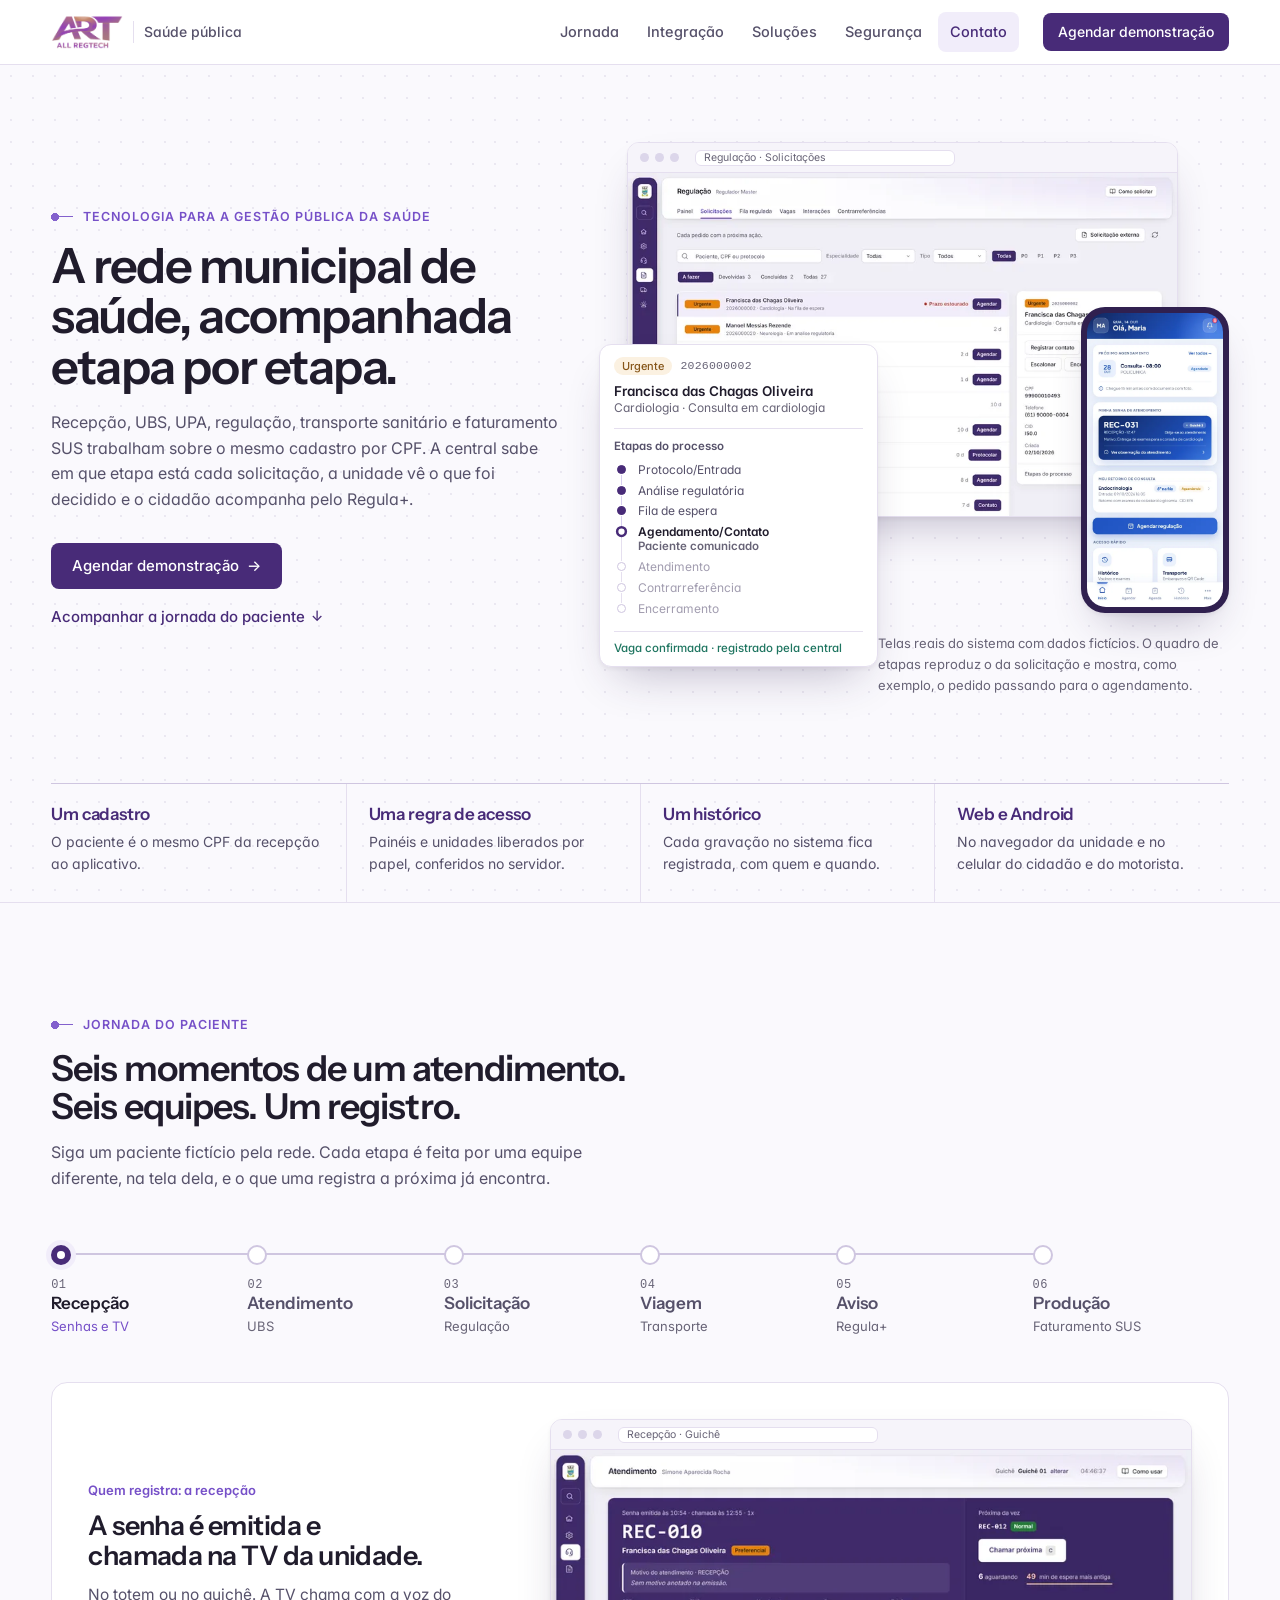
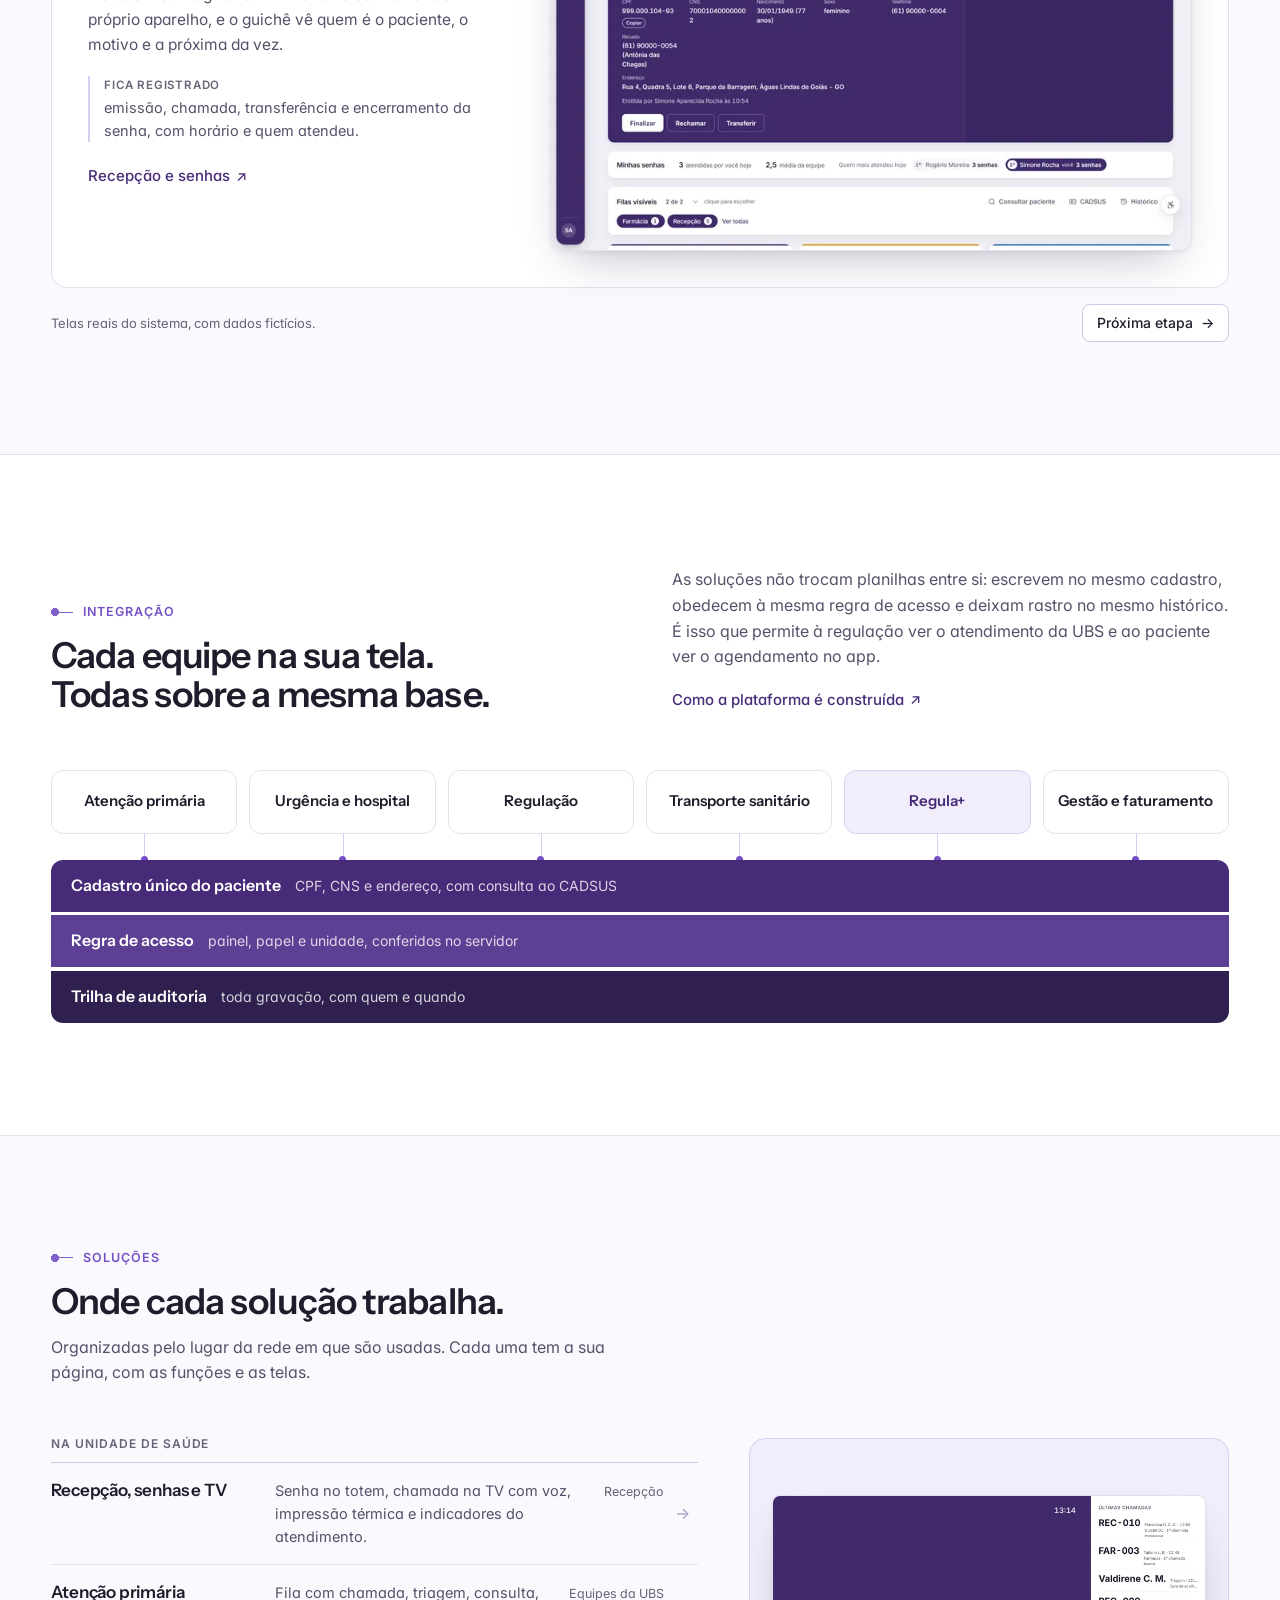
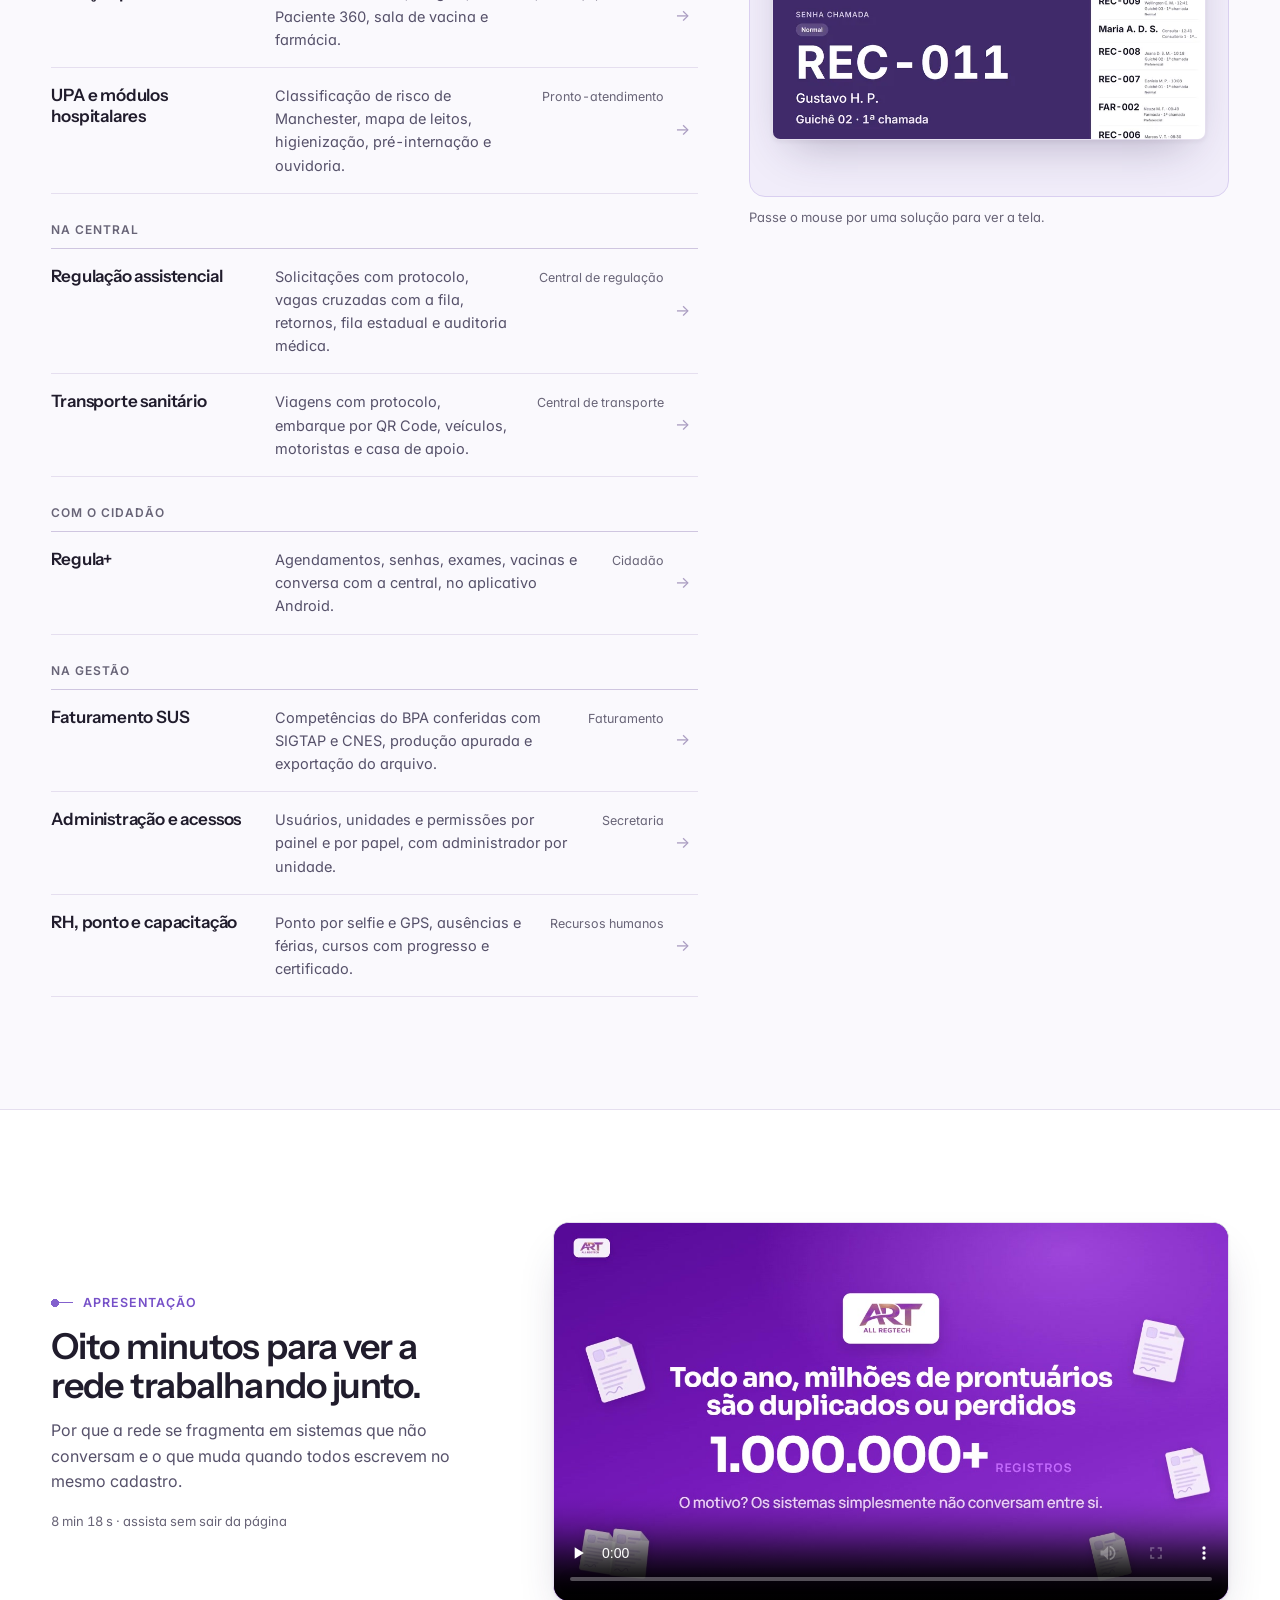
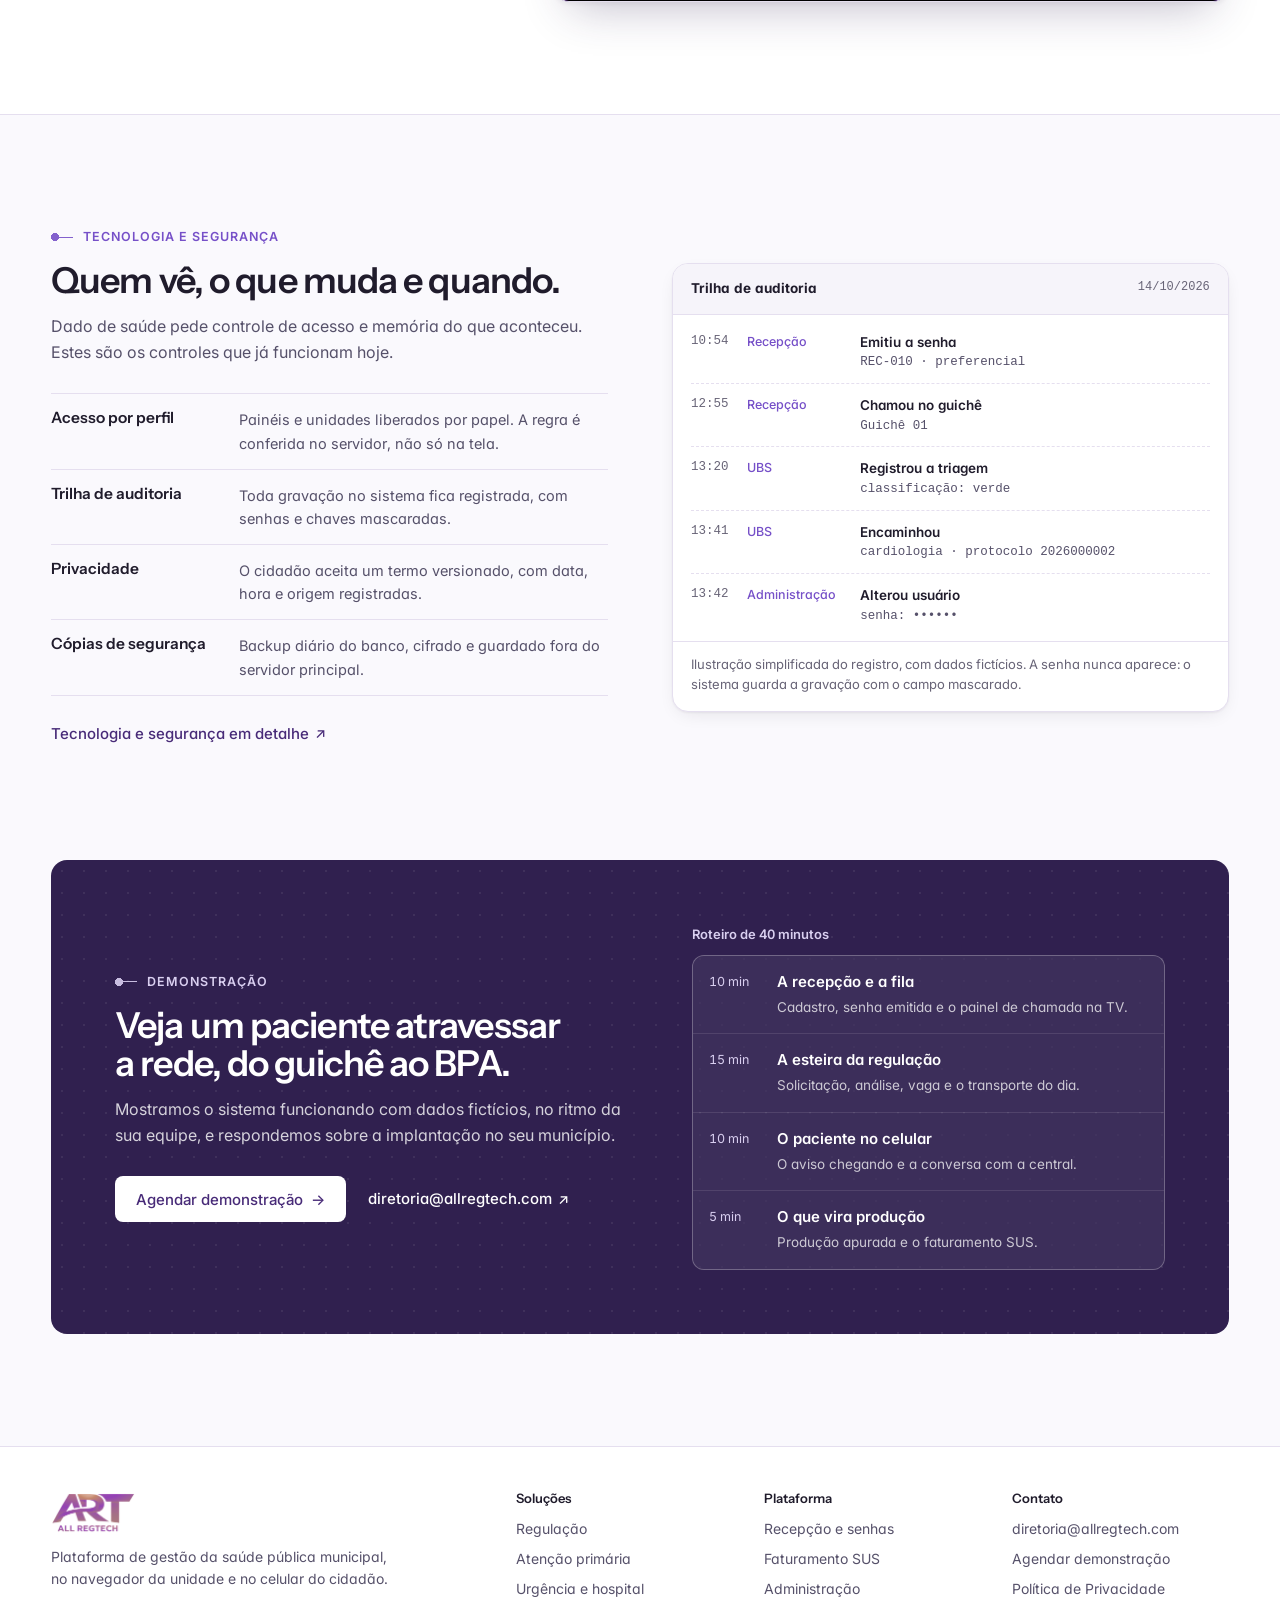
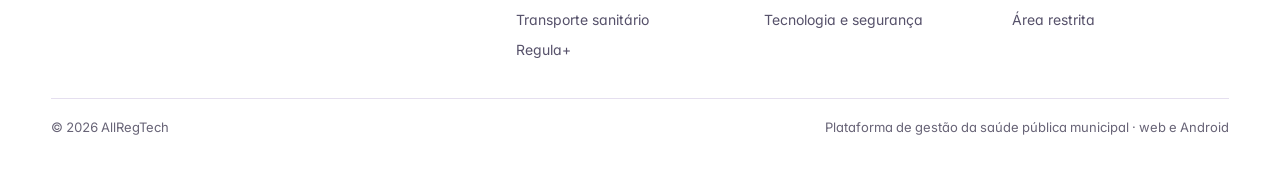
==== commit 719dcc7c: "Site: conteudo ate 1600px para nao sobrar espaco nas laterais Co-Authored-By: Claude Opus 5.5 (1M co" ====
--- a/index.html
+++ b/index.html
@@ -16,7 +16,7 @@
 <link rel="preconnect" href="https://fonts.gstatic.com" crossorigin>
 <link href="https://fonts.googleapis.com/css2?family=Instrument+Sans:wght@500;600;700&family=Inter:wght@400;500;600&display=swap" rel="stylesheet">
 <script>try{var k="art-heroi:"+location.pathname;if(sessionStorage.getItem(k))document.documentElement.classList.add("heroi-ok");else sessionStorage.setItem(k,"1")}catch(e){}</script>
-<link rel="stylesheet" href="assets/site.css?v=4">
+<link rel="stylesheet" href="assets/site.css?v=5">
 </head>
 <body>
 <svg width="0" height="0" style="position:absolute" aria-hidden="true">
@@ -83,7 +83,7 @@
     </div>
 
     <figure class="palco" aria-labelledby="palco-legenda">
-      <div class="janela palco-tela"><div class="janela-barra" aria-hidden="true"><i></i><i></i><i></i><span>Regulação · Solicitações</span></div><img src="assets/telas/regulacao-quadro.webp" srcset="assets/telas/regulacao-quadro-p.webp 800w, assets/telas/regulacao-quadro.webp 1600w" sizes="(max-width:900px) 92vw, 600px" width="1600" height="1000" alt="Lista de solicitações da regulação, com prioridade, prazo e a próxima ação de cada pedido, com dados fictícios" fetchpriority="high" decoding="async"></div>
+      <div class="janela palco-tela"><div class="janela-barra" aria-hidden="true"><i></i><i></i><i></i><span>Regulação · Solicitações</span></div><img src="assets/telas/regulacao-quadro.webp" srcset="assets/telas/regulacao-quadro-p.webp 800w, assets/telas/regulacao-quadro.webp 1600w" sizes="(max-width:900px) 92vw, 50vw" width="1600" height="1000" alt="Lista de solicitações da regulação, com prioridade, prazo e a próxima ação de cada pedido, com dados fictícios" fetchpriority="high" decoding="async"></div>
 
       <div class="ficha" data-ficha>
         <div class="ficha-cab"><span class="tag at sem">Urgente</span><span class="protocolo">2026000002</span></div>
@@ -145,7 +145,7 @@
             <p class="passo-fica"><b>Fica registrado</b> emissão, chamada, transferência e encerramento da senha, com horário e quem atendeu.</p>
             <a class="mais" href="solucoes/recepcao-senhas.html">Recepção e senhas</a>
           </div>
-          <div class="janela"><div class="janela-barra" aria-hidden="true"><i></i><i></i><i></i><span>Recepção · Guichê</span></div><img src="assets/telas/senhas-painel.webp" srcset="assets/telas/senhas-painel-p.webp 800w, assets/telas/senhas-painel.webp 1600w" sizes="(max-width:900px) 92vw, 620px" width="1600" height="1000" alt="Tela do guichê com a senha REC-010 chamada, os dados da paciente e a próxima da vez, com dados fictícios" loading="lazy" decoding="async"></div>
+          <div class="janela"><div class="janela-barra" aria-hidden="true"><i></i><i></i><i></i><span>Recepção · Guichê</span></div><img src="assets/telas/senhas-painel.webp" srcset="assets/telas/senhas-painel-p.webp 800w, assets/telas/senhas-painel.webp 1600w" sizes="(max-width:900px) 92vw, 50vw" width="1600" height="1000" alt="Tela do guichê com a senha REC-010 chamada, os dados da paciente e a próxima da vez, com dados fictícios" loading="lazy" decoding="async"></div>
         </div>
         <div role="tabpanel" id="j-p1" aria-labelledby="j-a1" class="vitrine-painel">
           <div class="passo-texto">
@@ -155,7 +155,7 @@
             <p class="passo-fica"><b>Fica registrado</b> triagem, evolução, encaminhamentos e documentos clínicos em PDF.</p>
             <a class="mais" href="solucoes/atencao-primaria.html">Atenção primária</a>
           </div>
-          <div class="janela"><div class="janela-barra" aria-hidden="true"><i></i><i></i><i></i><span>UBS · Atendimento médico</span></div><img src="assets/telas/ubs-atendimento.webp" srcset="assets/telas/ubs-atendimento-p.webp 800w, assets/telas/ubs-atendimento.webp 1600w" sizes="(max-width:900px) 92vw, 620px" width="1600" height="1000" alt="Atendimento médico com alergia em destaque, problemas ativos e resultados da regulação na mesma ficha, com dados fictícios" loading="lazy" decoding="async"></div>
+          <div class="janela"><div class="janela-barra" aria-hidden="true"><i></i><i></i><i></i><span>UBS · Atendimento médico</span></div><img src="assets/telas/ubs-atendimento.webp" srcset="assets/telas/ubs-atendimento-p.webp 800w, assets/telas/ubs-atendimento.webp 1600w" sizes="(max-width:900px) 92vw, 50vw" width="1600" height="1000" alt="Atendimento médico com alergia em destaque, problemas ativos e resultados da regulação na mesma ficha, com dados fictícios" loading="lazy" decoding="async"></div>
         </div>
         <div role="tabpanel" id="j-p2" aria-labelledby="j-a2" class="vitrine-painel">
           <div class="passo-texto">
@@ -165,7 +165,7 @@
             <p class="passo-fica"><b>Fica registrado</b> as etapas do processo, do protocolo ao encerramento, e cada decisão no histórico.</p>
             <a class="mais" href="solucoes/regulacao.html">Regulação assistencial</a>
           </div>
-          <div class="janela"><div class="janela-barra" aria-hidden="true"><i></i><i></i><i></i><span>Regulação · Solicitação</span></div><img src="assets/telas/regulacao-solicitacao.webp" srcset="assets/telas/regulacao-solicitacao-p.webp 800w, assets/telas/regulacao-solicitacao.webp 1600w" sizes="(max-width:900px) 92vw, 620px" width="1600" height="1000" alt="Detalhe de uma solicitação agendada, com as etapas do processo à direita, da entrada ao encerramento, com dados fictícios" loading="lazy" decoding="async"></div>
+          <div class="janela"><div class="janela-barra" aria-hidden="true"><i></i><i></i><i></i><span>Regulação · Solicitação</span></div><img src="assets/telas/regulacao-solicitacao.webp" srcset="assets/telas/regulacao-solicitacao-p.webp 800w, assets/telas/regulacao-solicitacao.webp 1600w" sizes="(max-width:900px) 92vw, 50vw" width="1600" height="1000" alt="Detalhe de uma solicitação agendada, com as etapas do processo à direita, da entrada ao encerramento, com dados fictícios" loading="lazy" decoding="async"></div>
         </div>
         <div role="tabpanel" id="j-p3" aria-labelledby="j-a3" class="vitrine-painel">
           <div class="passo-texto">
@@ -175,7 +175,7 @@
             <p class="passo-fica"><b>Fica registrado</b> protocolo, acompanhante, embarque e presença, com relatórios e o BPA do transporte.</p>
             <a class="mais" href="solucoes/transporte.html">Transporte sanitário</a>
           </div>
-          <div class="janela"><div class="janela-barra" aria-hidden="true"><i></i><i></i><i></i><span>Transporte · Agendamentos</span></div><img src="assets/telas/transporte-agenda.webp" srcset="assets/telas/transporte-agenda-p.webp 800w, assets/telas/transporte-agenda.webp 1600w" sizes="(max-width:900px) 92vw, 620px" width="1600" height="1000" alt="Agendamentos do transporte do dia, com protocolo, destino, embarque, veículo e situação de cada passageiro, com dados fictícios" loading="lazy" decoding="async"></div>
+          <div class="janela"><div class="janela-barra" aria-hidden="true"><i></i><i></i><i></i><span>Transporte · Agendamentos</span></div><img src="assets/telas/transporte-agenda.webp" srcset="assets/telas/transporte-agenda-p.webp 800w, assets/telas/transporte-agenda.webp 1600w" sizes="(max-width:900px) 92vw, 50vw" width="1600" height="1000" alt="Agendamentos do transporte do dia, com protocolo, destino, embarque, veículo e situação de cada passageiro, com dados fictícios" loading="lazy" decoding="async"></div>
         </div>
         <div role="tabpanel" id="j-p4" aria-labelledby="j-a4" class="vitrine-painel passo-cel">
           <div class="passo-texto">
@@ -195,7 +195,7 @@
             <p class="passo-fica"><b>Fica registrado</b> coleta, validação, fechamento e reabertura da competência.</p>
             <a class="mais" href="solucoes/faturamento-sus.html">Faturamento SUS</a>
           </div>
-          <div class="janela"><div class="janela-barra" aria-hidden="true"><i></i><i></i><i></i><span>Faturamento · BPA</span></div><img src="assets/telas/faturamento-bpa.webp" srcset="assets/telas/faturamento-bpa-p.webp 800w, assets/telas/faturamento-bpa.webp 1600w" sizes="(max-width:900px) 92vw, 620px" width="1600" height="1000" alt="Competência do BPA aberta, com registros válidos, com alerta e com erro e a validação de cada procedimento, com dados fictícios" loading="lazy" decoding="async"></div>
+          <div class="janela"><div class="janela-barra" aria-hidden="true"><i></i><i></i><i></i><span>Faturamento · BPA</span></div><img src="assets/telas/faturamento-bpa.webp" srcset="assets/telas/faturamento-bpa-p.webp 800w, assets/telas/faturamento-bpa.webp 1600w" sizes="(max-width:900px) 92vw, 50vw" width="1600" height="1000" alt="Competência do BPA aberta, com registros válidos, com alerta e com erro e a validação de cada procedimento, com dados fictícios" loading="lazy" decoding="async"></div>
         </div>
       </div>
       <div class="trilha-pe">
--- a/assets/site.css
+++ b/assets/site.css
@@ -19,7 +19,7 @@
   --raio-1:6px; --raio-2:8px; --raio-3:12px; --raio-4:16px;
   --sombra:0 1px 2px rgba(32,28,44,.05), 0 6px 20px -8px rgba(32,28,44,.14);
   --sombra-alta:0 2px 4px rgba(32,28,44,.05), 0 22px 44px -18px rgba(48,32,79,.30);
-  --larg:1200px; --gutter:clamp(16px,4vw,40px);
+  --larg:1600px; --gutter:clamp(16px,4vw,64px);
   --topo:64px;
   /* movimento: controles respondem rápido, contexto e entradas um pouco mais longos */
   --motion-fast:160ms; --motion-normal:280ms; --motion-slow:560ms;
@@ -50,8 +50,8 @@
 /* o rótulo leva a marca das etapas: um ponto cheio ligado por um fio curto */
 .sobre::before{ content:""; flex:none; width:22px; height:8px; background:radial-gradient(circle 4px at 4px 4px, currentColor 98%, transparent) 0 0/8px 8px no-repeat, linear-gradient(currentColor,currentColor) 8px 3.5px/14px 1px no-repeat; opacity:.9 }
 .cab-centro .sobre{ justify-content:center }
-.t-1{ font-size:clamp(34px,3.8vw,52px); font-weight:600; letter-spacing:-.03em; line-height:1.04 }
-.t-2{ font-size:clamp(27px,3vw,40px); letter-spacing:-.025em; line-height:1.08 }
+.t-1{ font-size:clamp(34px,3.8vw,60px); font-weight:600; letter-spacing:-.03em; line-height:1.04 }
+.t-2{ font-size:clamp(27px,2.8vw,46px); letter-spacing:-.025em; line-height:1.08 }
 .t-3{ font-size:clamp(20px,1.8vw,24px) }
 .lead{ font-size:clamp(16px,1.25vw,18px); color:var(--texto-2); max-width:58ch }
 .miudo{ font-size:13px; color:var(--texto-3) }
@@ -457,7 +457,7 @@
 .ficha{ grid-column:1 / 6; grid-row:1; z-index:2; margin:0 0 -150px -28px; align-self:end;
   background:var(--sup); border:1px solid var(--borda); border-radius:var(--raio-3); box-shadow:var(--sombra-alta);
   padding:12px 14px 10px; font-size:12px; line-height:1.3; min-width:0 }
-.palco-cel{ grid-column:10 / 13; grid-row:1; justify-self:end; width:min(148px,100%); margin:0 0 -96px 0; z-index:3; padding:6px; border-radius:24px }
+.palco-cel{ grid-column:10 / 13; grid-row:1; justify-self:end; width:min(clamp(148px,11vw,190px),100%); margin:0 0 -96px 0; z-index:3; padding:6px; border-radius:24px }
 .palco-cel img{ border-radius:19px }
 .palco > figcaption{ grid-column:6 / 13; grid-row:2; margin-top:116px; max-width:46ch }
 .ficha-cab{ display:flex; align-items:center; gap:8px }
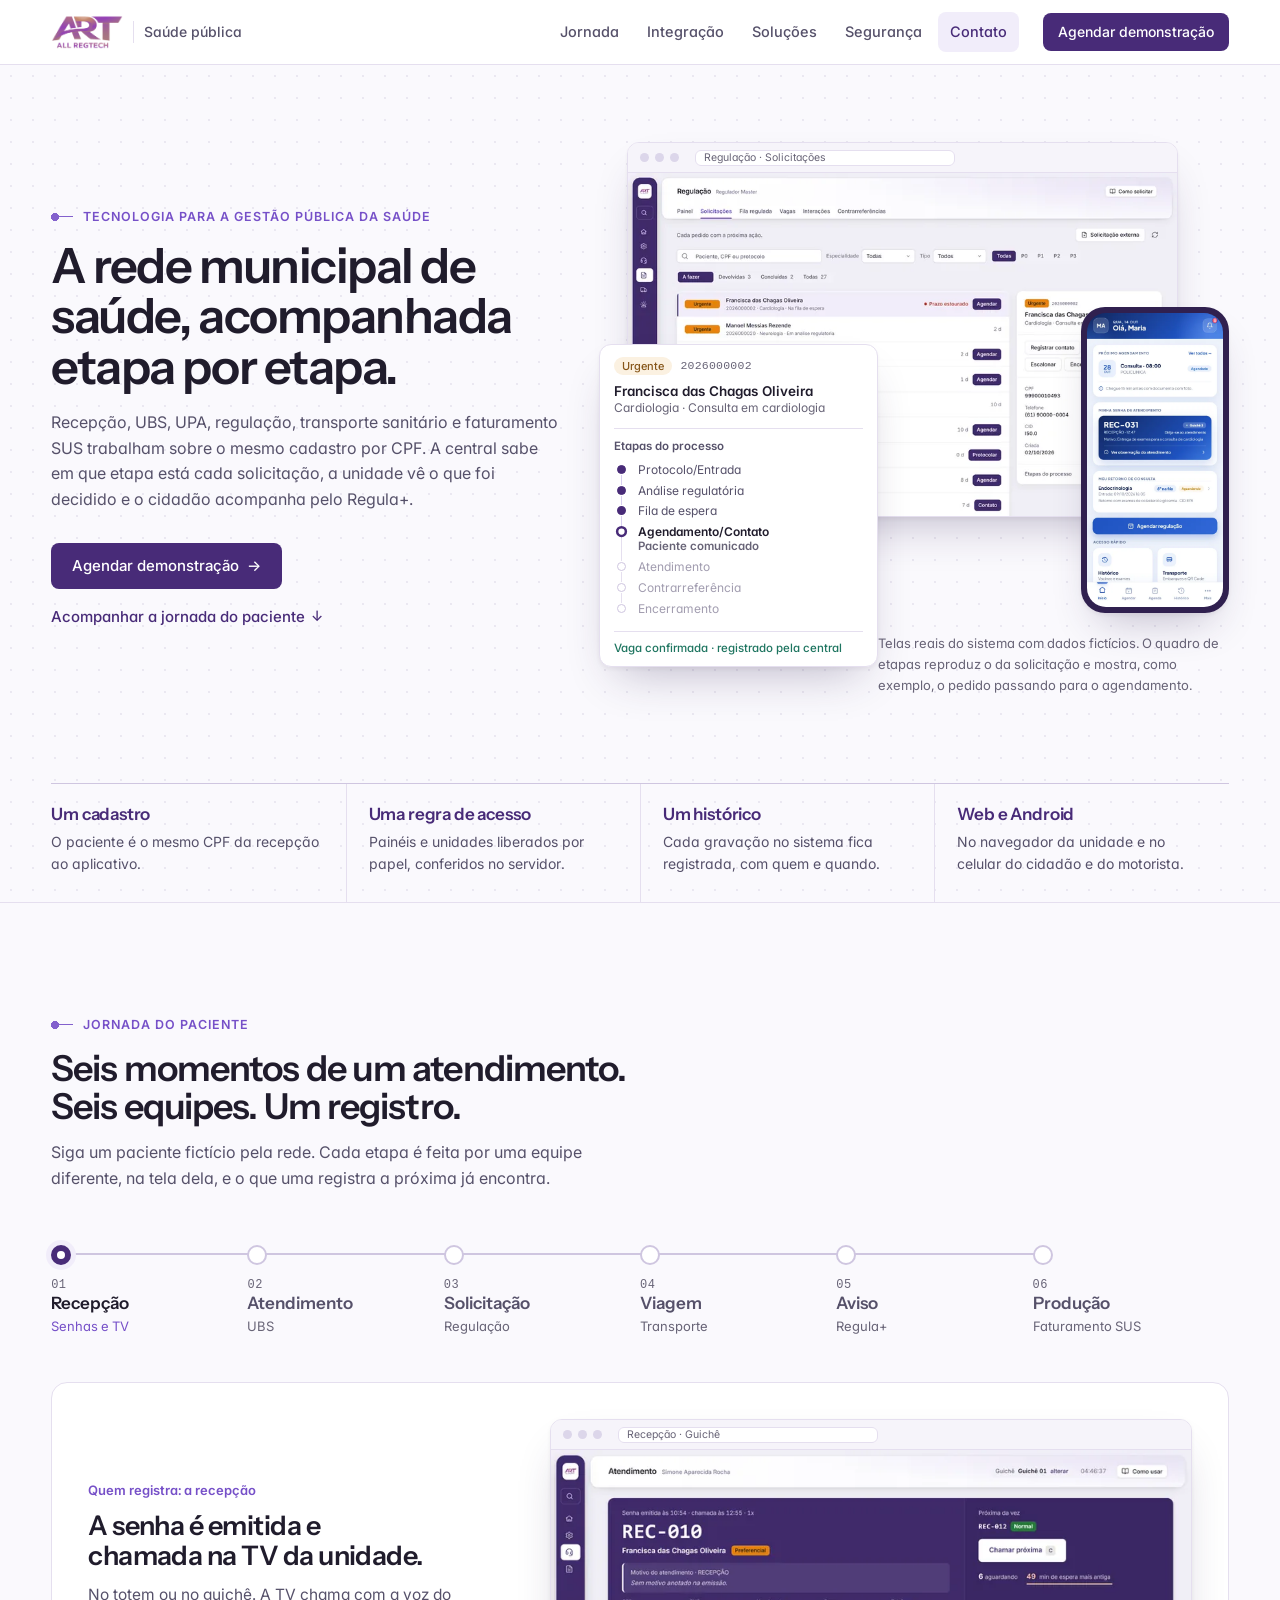
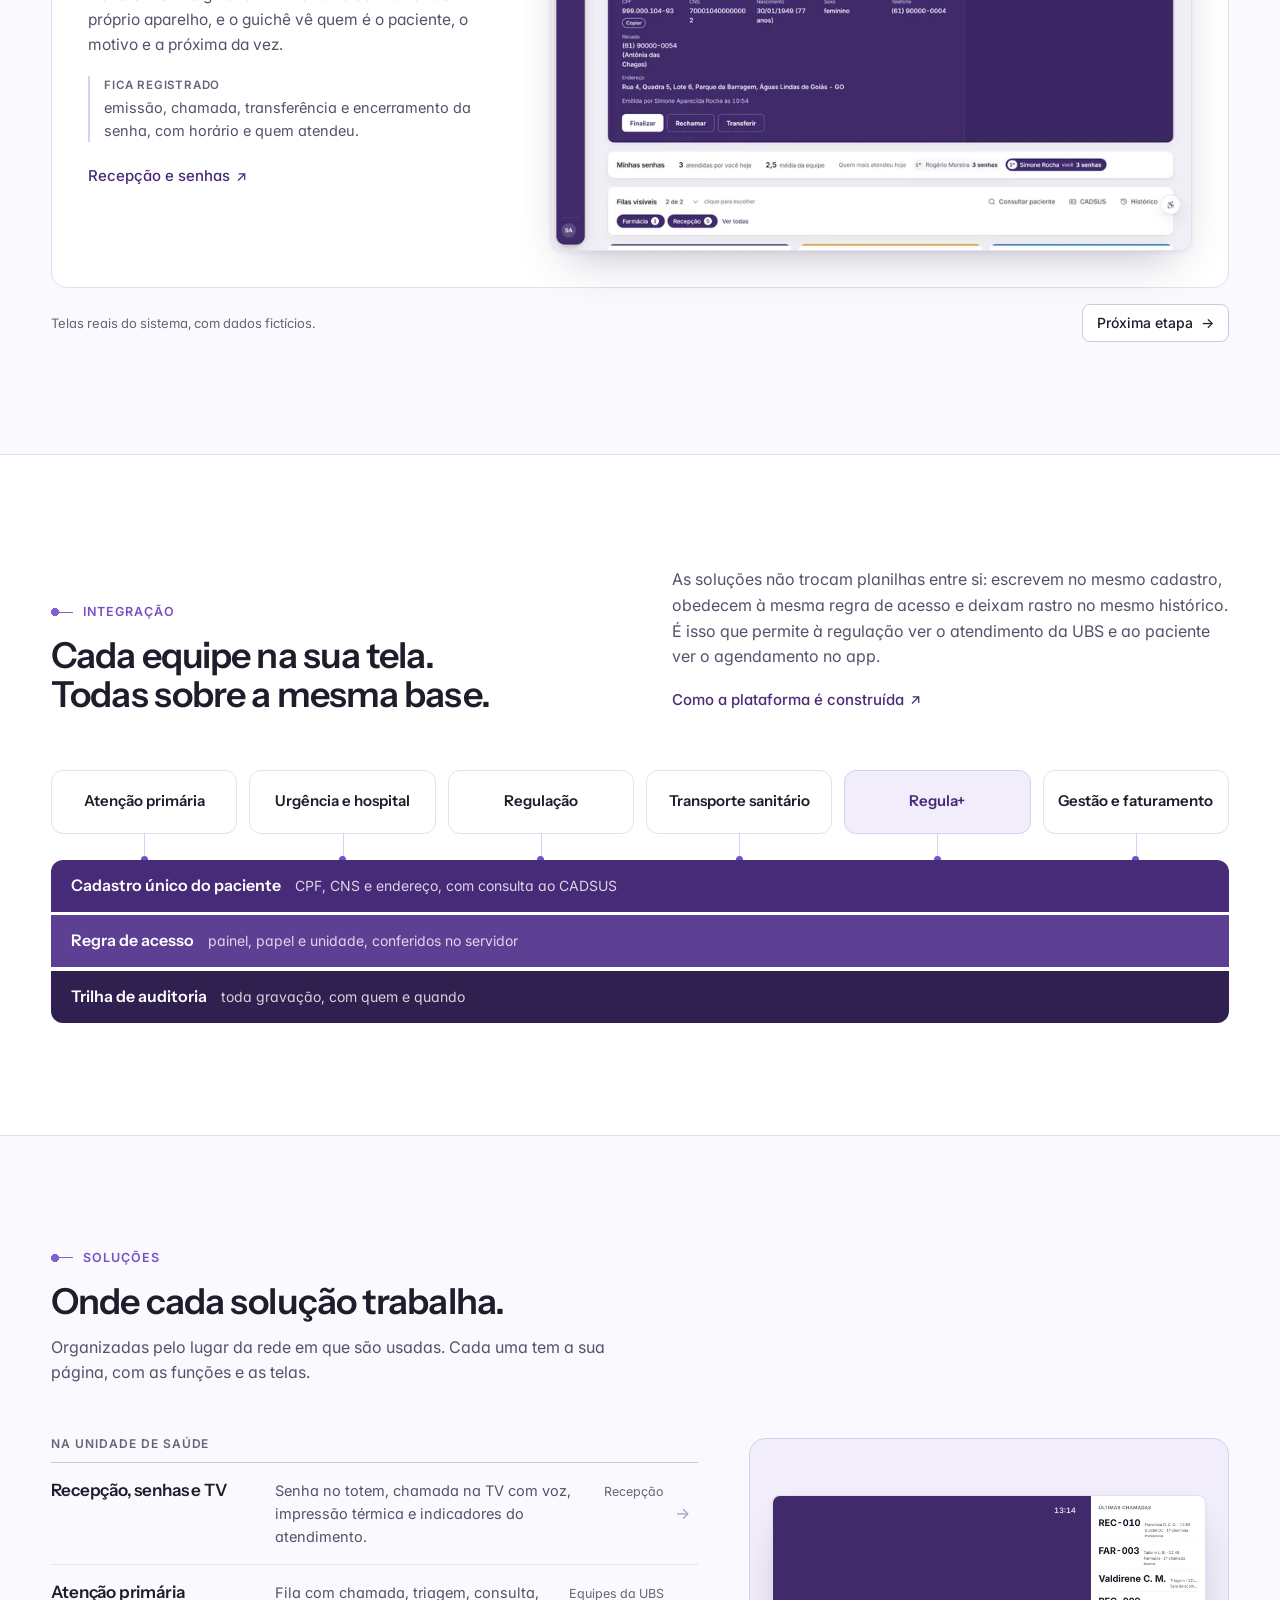
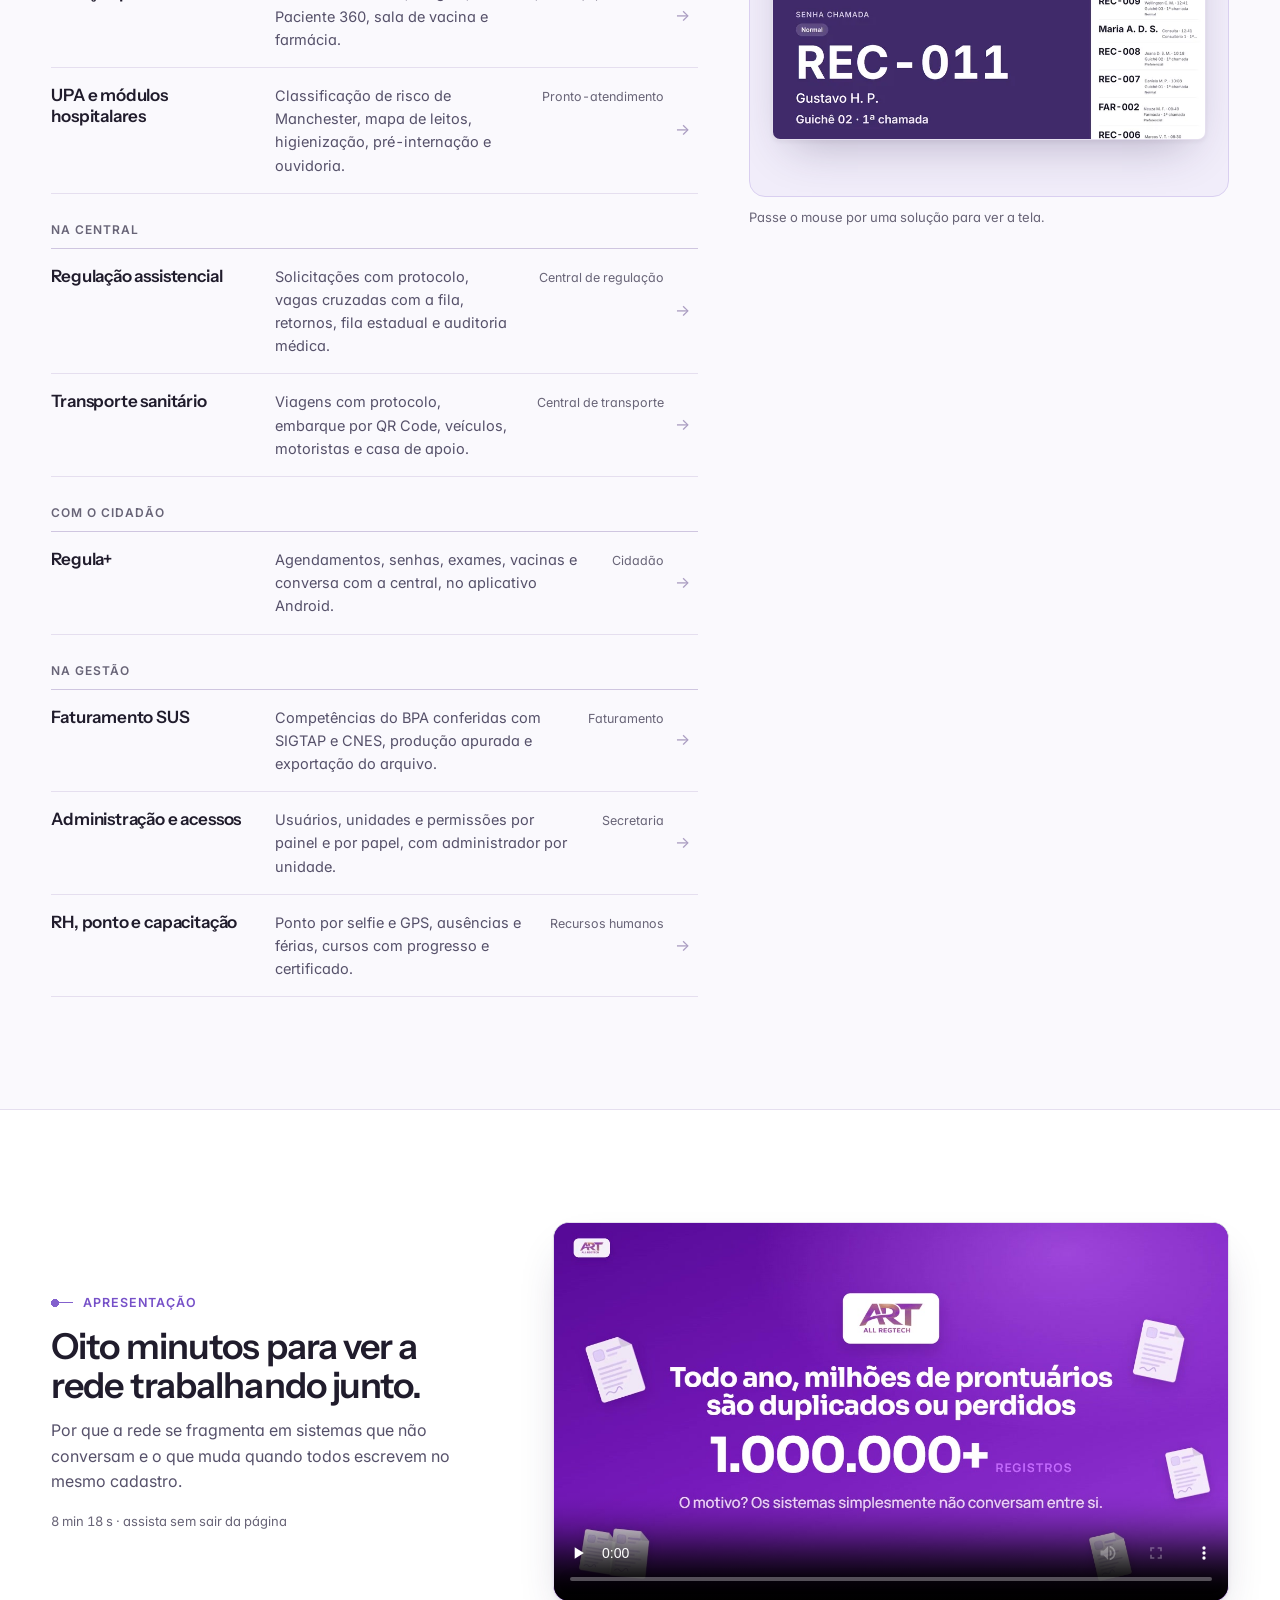
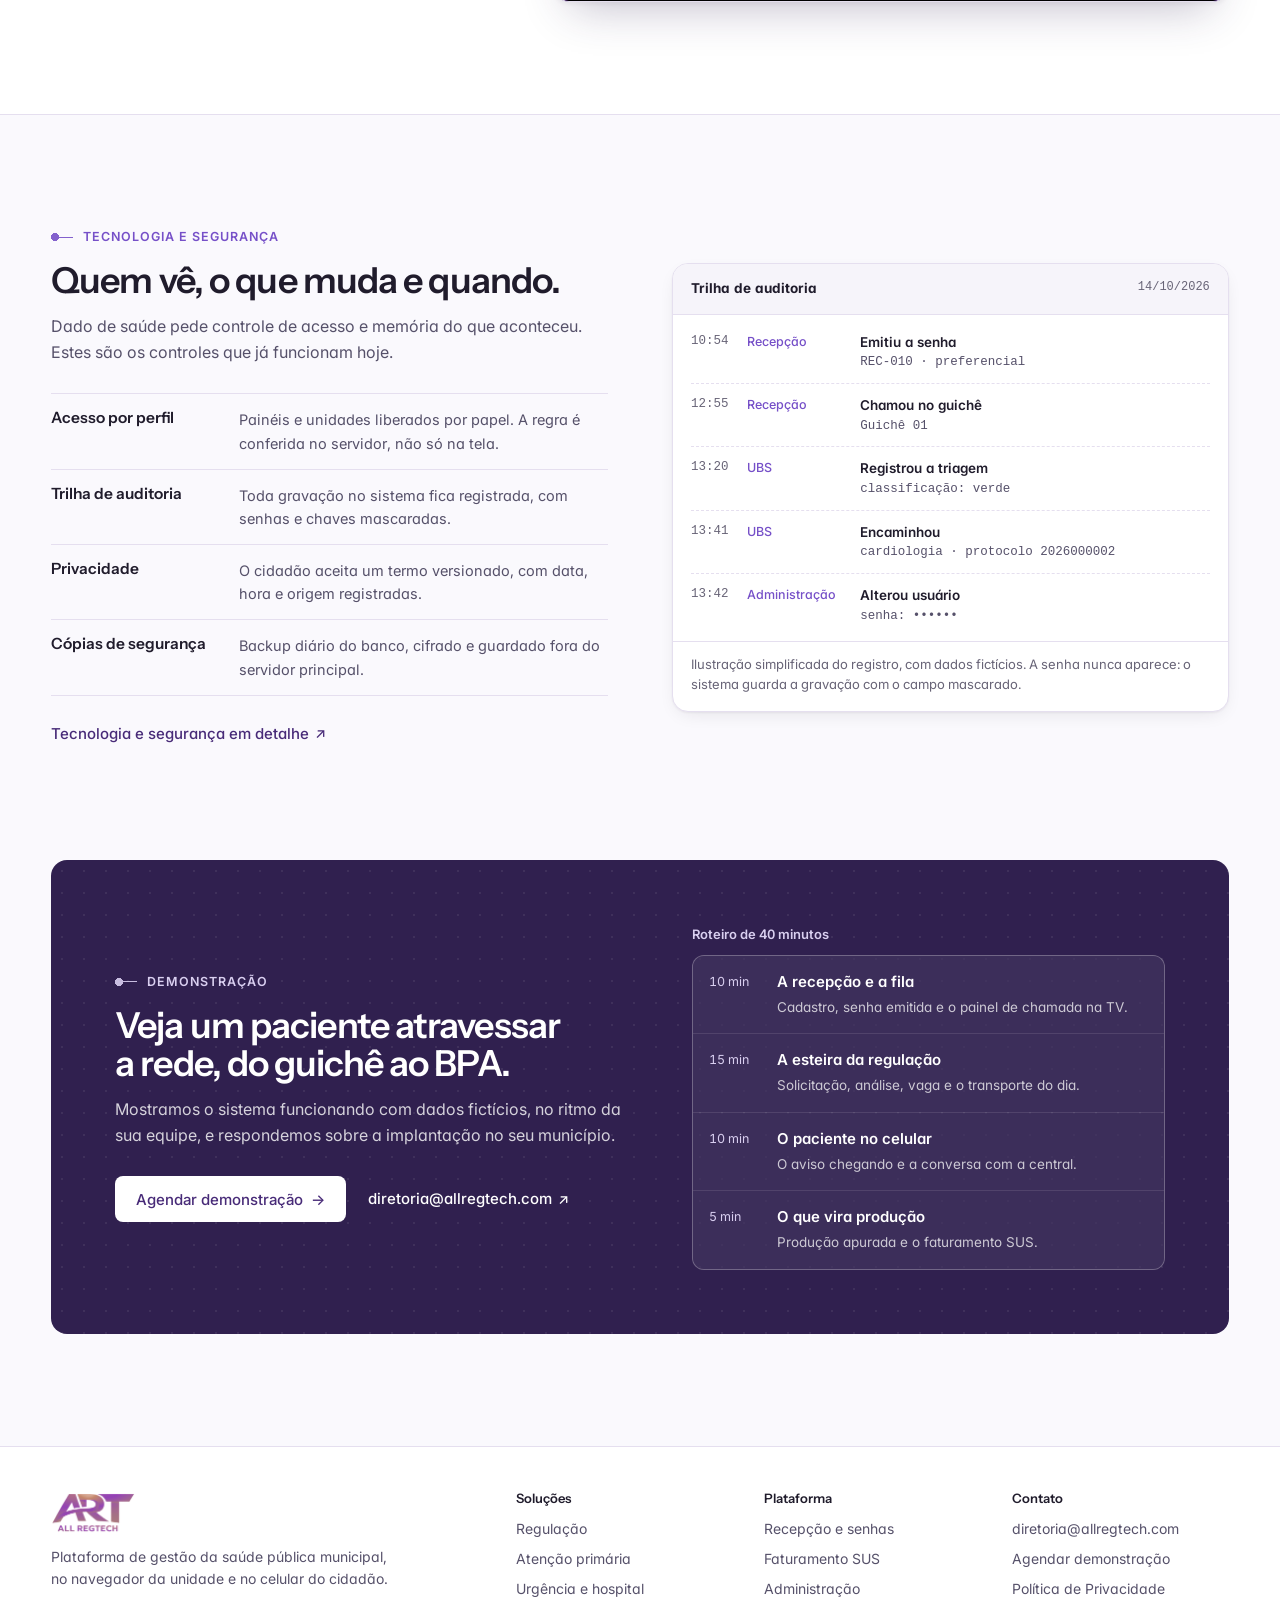
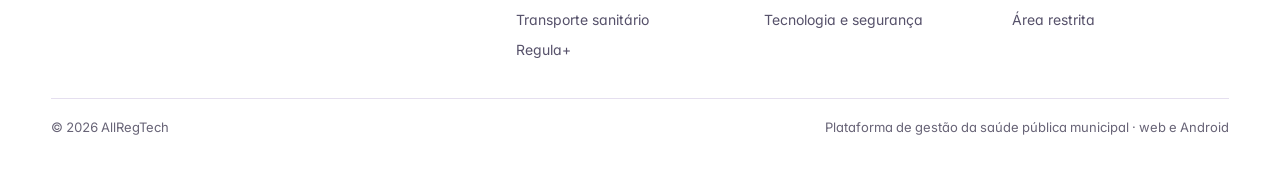
==== commit 57d55af6: "Capturas sem o brasao do municipio (logo AllRegTech no lugar) Co-Authored-By: Claude Opus 5.5 (1M co" ====
--- a/index.html
+++ b/index.html
@@ -83,7 +83,7 @@
     </div>
 
     <figure class="palco" aria-labelledby="palco-legenda">
-      <div class="janela palco-tela"><div class="janela-barra" aria-hidden="true"><i></i><i></i><i></i><span>Regulação · Solicitações</span></div><img src="assets/telas/regulacao-quadro.webp" srcset="assets/telas/regulacao-quadro-p.webp 800w, assets/telas/regulacao-quadro.webp 1600w" sizes="(max-width:900px) 92vw, 50vw" width="1600" height="1000" alt="Lista de solicitações da regulação, com prioridade, prazo e a próxima ação de cada pedido, com dados fictícios" fetchpriority="high" decoding="async"></div>
+      <div class="janela palco-tela"><div class="janela-barra" aria-hidden="true"><i></i><i></i><i></i><span>Regulação · Solicitações</span></div><img src="assets/telas/regulacao-quadro.webp?v=2" srcset="assets/telas/regulacao-quadro-p.webp?v=2 800w, assets/telas/regulacao-quadro.webp?v=2 1600w" sizes="(max-width:900px) 92vw, 50vw" width="1600" height="1000" alt="Lista de solicitações da regulação, com prioridade, prazo e a próxima ação de cada pedido, com dados fictícios" fetchpriority="high" decoding="async"></div>
 
       <div class="ficha" data-ficha>
         <div class="ficha-cab"><span class="tag at sem">Urgente</span><span class="protocolo">2026000002</span></div>
@@ -102,7 +102,7 @@
         <p class="ficha-reg" aria-live="polite"><span data-reg-antes>Na fila desde 02/10</span><span data-reg-depois hidden>Vaga confirmada · registrado pela central</span></p>
       </div>
 
-      <div class="aparelho palco-cel"><img src="assets/telas/app-inicio.webp" srcset="assets/telas/app-inicio-p.webp 420w, assets/telas/app-inicio.webp 780w" sizes="150px" width="780" height="1688" alt="Tela inicial do Regula+ com o próximo agendamento, a senha de atendimento e o retorno em fila, com dados fictícios" loading="lazy" decoding="async"></div>
+      <div class="aparelho palco-cel"><img src="assets/telas/app-inicio.webp?v=2" srcset="assets/telas/app-inicio-p.webp?v=2 420w, assets/telas/app-inicio.webp?v=2 780w" sizes="150px" width="780" height="1688" alt="Tela inicial do Regula+ com o próximo agendamento, a senha de atendimento e o retorno em fila, com dados fictícios" loading="lazy" decoding="async"></div>
       <figcaption id="palco-legenda" class="miudo">Telas reais do sistema com dados fictícios. O quadro de etapas reproduz o da solicitação e mostra, como exemplo, o pedido passando para o agendamento.</figcaption>
     </figure>
   </div>
@@ -145,7 +145,7 @@
             <p class="passo-fica"><b>Fica registrado</b> emissão, chamada, transferência e encerramento da senha, com horário e quem atendeu.</p>
             <a class="mais" href="solucoes/recepcao-senhas.html">Recepção e senhas</a>
           </div>
-          <div class="janela"><div class="janela-barra" aria-hidden="true"><i></i><i></i><i></i><span>Recepção · Guichê</span></div><img src="assets/telas/senhas-painel.webp" srcset="assets/telas/senhas-painel-p.webp 800w, assets/telas/senhas-painel.webp 1600w" sizes="(max-width:900px) 92vw, 50vw" width="1600" height="1000" alt="Tela do guichê com a senha REC-010 chamada, os dados da paciente e a próxima da vez, com dados fictícios" loading="lazy" decoding="async"></div>
+          <div class="janela"><div class="janela-barra" aria-hidden="true"><i></i><i></i><i></i><span>Recepção · Guichê</span></div><img src="assets/telas/senhas-painel.webp?v=2" srcset="assets/telas/senhas-painel-p.webp?v=2 800w, assets/telas/senhas-painel.webp?v=2 1600w" sizes="(max-width:900px) 92vw, 50vw" width="1600" height="1000" alt="Tela do guichê com a senha REC-010 chamada, os dados da paciente e a próxima da vez, com dados fictícios" loading="lazy" decoding="async"></div>
         </div>
         <div role="tabpanel" id="j-p1" aria-labelledby="j-a1" class="vitrine-painel">
           <div class="passo-texto">
@@ -155,7 +155,7 @@
             <p class="passo-fica"><b>Fica registrado</b> triagem, evolução, encaminhamentos e documentos clínicos em PDF.</p>
             <a class="mais" href="solucoes/atencao-primaria.html">Atenção primária</a>
           </div>
-          <div class="janela"><div class="janela-barra" aria-hidden="true"><i></i><i></i><i></i><span>UBS · Atendimento médico</span></div><img src="assets/telas/ubs-atendimento.webp" srcset="assets/telas/ubs-atendimento-p.webp 800w, assets/telas/ubs-atendimento.webp 1600w" sizes="(max-width:900px) 92vw, 50vw" width="1600" height="1000" alt="Atendimento médico com alergia em destaque, problemas ativos e resultados da regulação na mesma ficha, com dados fictícios" loading="lazy" decoding="async"></div>
+          <div class="janela"><div class="janela-barra" aria-hidden="true"><i></i><i></i><i></i><span>UBS · Atendimento médico</span></div><img src="assets/telas/ubs-atendimento.webp?v=2" srcset="assets/telas/ubs-atendimento-p.webp?v=2 800w, assets/telas/ubs-atendimento.webp?v=2 1600w" sizes="(max-width:900px) 92vw, 50vw" width="1600" height="1000" alt="Atendimento médico com alergia em destaque, problemas ativos e resultados da regulação na mesma ficha, com dados fictícios" loading="lazy" decoding="async"></div>
         </div>
         <div role="tabpanel" id="j-p2" aria-labelledby="j-a2" class="vitrine-painel">
           <div class="passo-texto">
@@ -165,7 +165,7 @@
             <p class="passo-fica"><b>Fica registrado</b> as etapas do processo, do protocolo ao encerramento, e cada decisão no histórico.</p>
             <a class="mais" href="solucoes/regulacao.html">Regulação assistencial</a>
           </div>
-          <div class="janela"><div class="janela-barra" aria-hidden="true"><i></i><i></i><i></i><span>Regulação · Solicitação</span></div><img src="assets/telas/regulacao-solicitacao.webp" srcset="assets/telas/regulacao-solicitacao-p.webp 800w, assets/telas/regulacao-solicitacao.webp 1600w" sizes="(max-width:900px) 92vw, 50vw" width="1600" height="1000" alt="Detalhe de uma solicitação agendada, com as etapas do processo à direita, da entrada ao encerramento, com dados fictícios" loading="lazy" decoding="async"></div>
+          <div class="janela"><div class="janela-barra" aria-hidden="true"><i></i><i></i><i></i><span>Regulação · Solicitação</span></div><img src="assets/telas/regulacao-solicitacao.webp?v=2" srcset="assets/telas/regulacao-solicitacao-p.webp?v=2 800w, assets/telas/regulacao-solicitacao.webp?v=2 1600w" sizes="(max-width:900px) 92vw, 50vw" width="1600" height="1000" alt="Detalhe de uma solicitação agendada, com as etapas do processo à direita, da entrada ao encerramento, com dados fictícios" loading="lazy" decoding="async"></div>
         </div>
         <div role="tabpanel" id="j-p3" aria-labelledby="j-a3" class="vitrine-painel">
           <div class="passo-texto">
@@ -175,7 +175,7 @@
             <p class="passo-fica"><b>Fica registrado</b> protocolo, acompanhante, embarque e presença, com relatórios e o BPA do transporte.</p>
             <a class="mais" href="solucoes/transporte.html">Transporte sanitário</a>
           </div>
-          <div class="janela"><div class="janela-barra" aria-hidden="true"><i></i><i></i><i></i><span>Transporte · Agendamentos</span></div><img src="assets/telas/transporte-agenda.webp" srcset="assets/telas/transporte-agenda-p.webp 800w, assets/telas/transporte-agenda.webp 1600w" sizes="(max-width:900px) 92vw, 50vw" width="1600" height="1000" alt="Agendamentos do transporte do dia, com protocolo, destino, embarque, veículo e situação de cada passageiro, com dados fictícios" loading="lazy" decoding="async"></div>
+          <div class="janela"><div class="janela-barra" aria-hidden="true"><i></i><i></i><i></i><span>Transporte · Agendamentos</span></div><img src="assets/telas/transporte-agenda.webp?v=2" srcset="assets/telas/transporte-agenda-p.webp?v=2 800w, assets/telas/transporte-agenda.webp?v=2 1600w" sizes="(max-width:900px) 92vw, 50vw" width="1600" height="1000" alt="Agendamentos do transporte do dia, com protocolo, destino, embarque, veículo e situação de cada passageiro, com dados fictícios" loading="lazy" decoding="async"></div>
         </div>
         <div role="tabpanel" id="j-p4" aria-labelledby="j-a4" class="vitrine-painel passo-cel">
           <div class="passo-texto">
@@ -185,7 +185,7 @@
             <p class="passo-fica"><b>Fica registrado</b> o aceite do termo de privacidade, com versão, data e hora.</p>
             <a class="mais" href="solucoes/regula-mais.html">Regula+</a>
           </div>
-          <div class="aparelho"><img src="assets/telas/app-inicio.webp" srcset="assets/telas/app-inicio-p.webp 420w, assets/telas/app-inicio.webp 780w" sizes="240px" width="780" height="1688" alt="Início do Regula+ com a consulta agendada, a senha de atendimento e o retorno de endocrinologia em fila, com dados fictícios" loading="lazy" decoding="async"></div>
+          <div class="aparelho"><img src="assets/telas/app-inicio.webp?v=2" srcset="assets/telas/app-inicio-p.webp?v=2 420w, assets/telas/app-inicio.webp?v=2 780w" sizes="240px" width="780" height="1688" alt="Início do Regula+ com a consulta agendada, a senha de atendimento e o retorno de endocrinologia em fila, com dados fictícios" loading="lazy" decoding="async"></div>
         </div>
         <div role="tabpanel" id="j-p5" aria-labelledby="j-a5" class="vitrine-painel">
           <div class="passo-texto">
@@ -195,7 +195,7 @@
             <p class="passo-fica"><b>Fica registrado</b> coleta, validação, fechamento e reabertura da competência.</p>
             <a class="mais" href="solucoes/faturamento-sus.html">Faturamento SUS</a>
           </div>
-          <div class="janela"><div class="janela-barra" aria-hidden="true"><i></i><i></i><i></i><span>Faturamento · BPA</span></div><img src="assets/telas/faturamento-bpa.webp" srcset="assets/telas/faturamento-bpa-p.webp 800w, assets/telas/faturamento-bpa.webp 1600w" sizes="(max-width:900px) 92vw, 50vw" width="1600" height="1000" alt="Competência do BPA aberta, com registros válidos, com alerta e com erro e a validação de cada procedimento, com dados fictícios" loading="lazy" decoding="async"></div>
+          <div class="janela"><div class="janela-barra" aria-hidden="true"><i></i><i></i><i></i><span>Faturamento · BPA</span></div><img src="assets/telas/faturamento-bpa.webp?v=2" srcset="assets/telas/faturamento-bpa-p.webp?v=2 800w, assets/telas/faturamento-bpa.webp?v=2 1600w" sizes="(max-width:900px) 92vw, 50vw" width="1600" height="1000" alt="Competência do BPA aberta, com registros válidos, com alerta e com erro e a validação de cada procedimento, com dados fictícios" loading="lazy" decoding="async"></div>
         </div>
       </div>
       <div class="trilha-pe">
@@ -270,7 +270,7 @@
         </div>
       </div>
       <div class="indice-tela" aria-hidden="true">
-        <div class="indice-quadro"><img alt="" src="assets/telas/senhas-tv-p.webp" width="800" height="500" loading="lazy" decoding="async"></div>
+        <div class="indice-quadro"><img alt="" src="assets/telas/senhas-tv-p.webp?v=2" width="800" height="500" loading="lazy" decoding="async"></div>
         <p class="miudo" data-indice-legenda>Passe o mouse por uma solução para ver a tela.</p>
       </div>
     </div>
@@ -391,6 +391,6 @@
   </div>
 </footer>
 
-<script src="assets/site.js?v=4" defer></script>
+<script src="assets/site.js?v=5" defer></script>
 </body>
 </html>
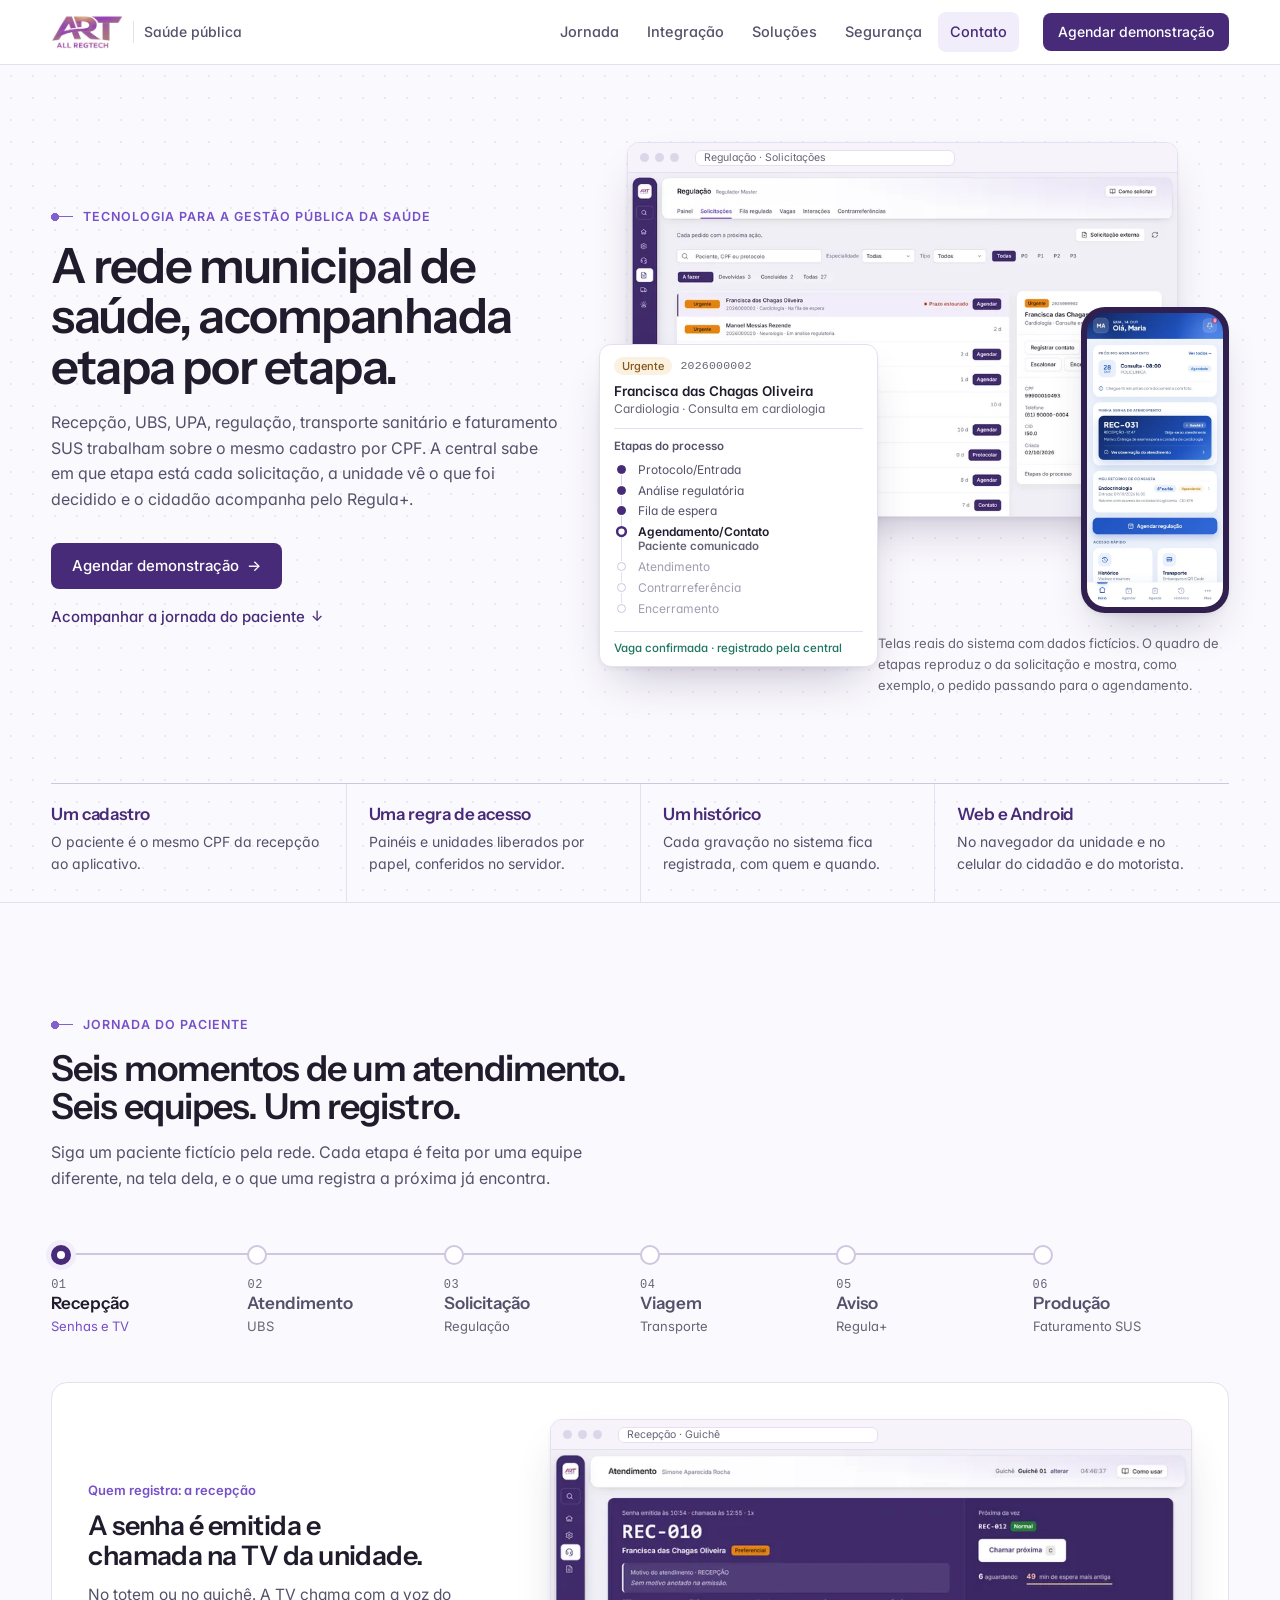
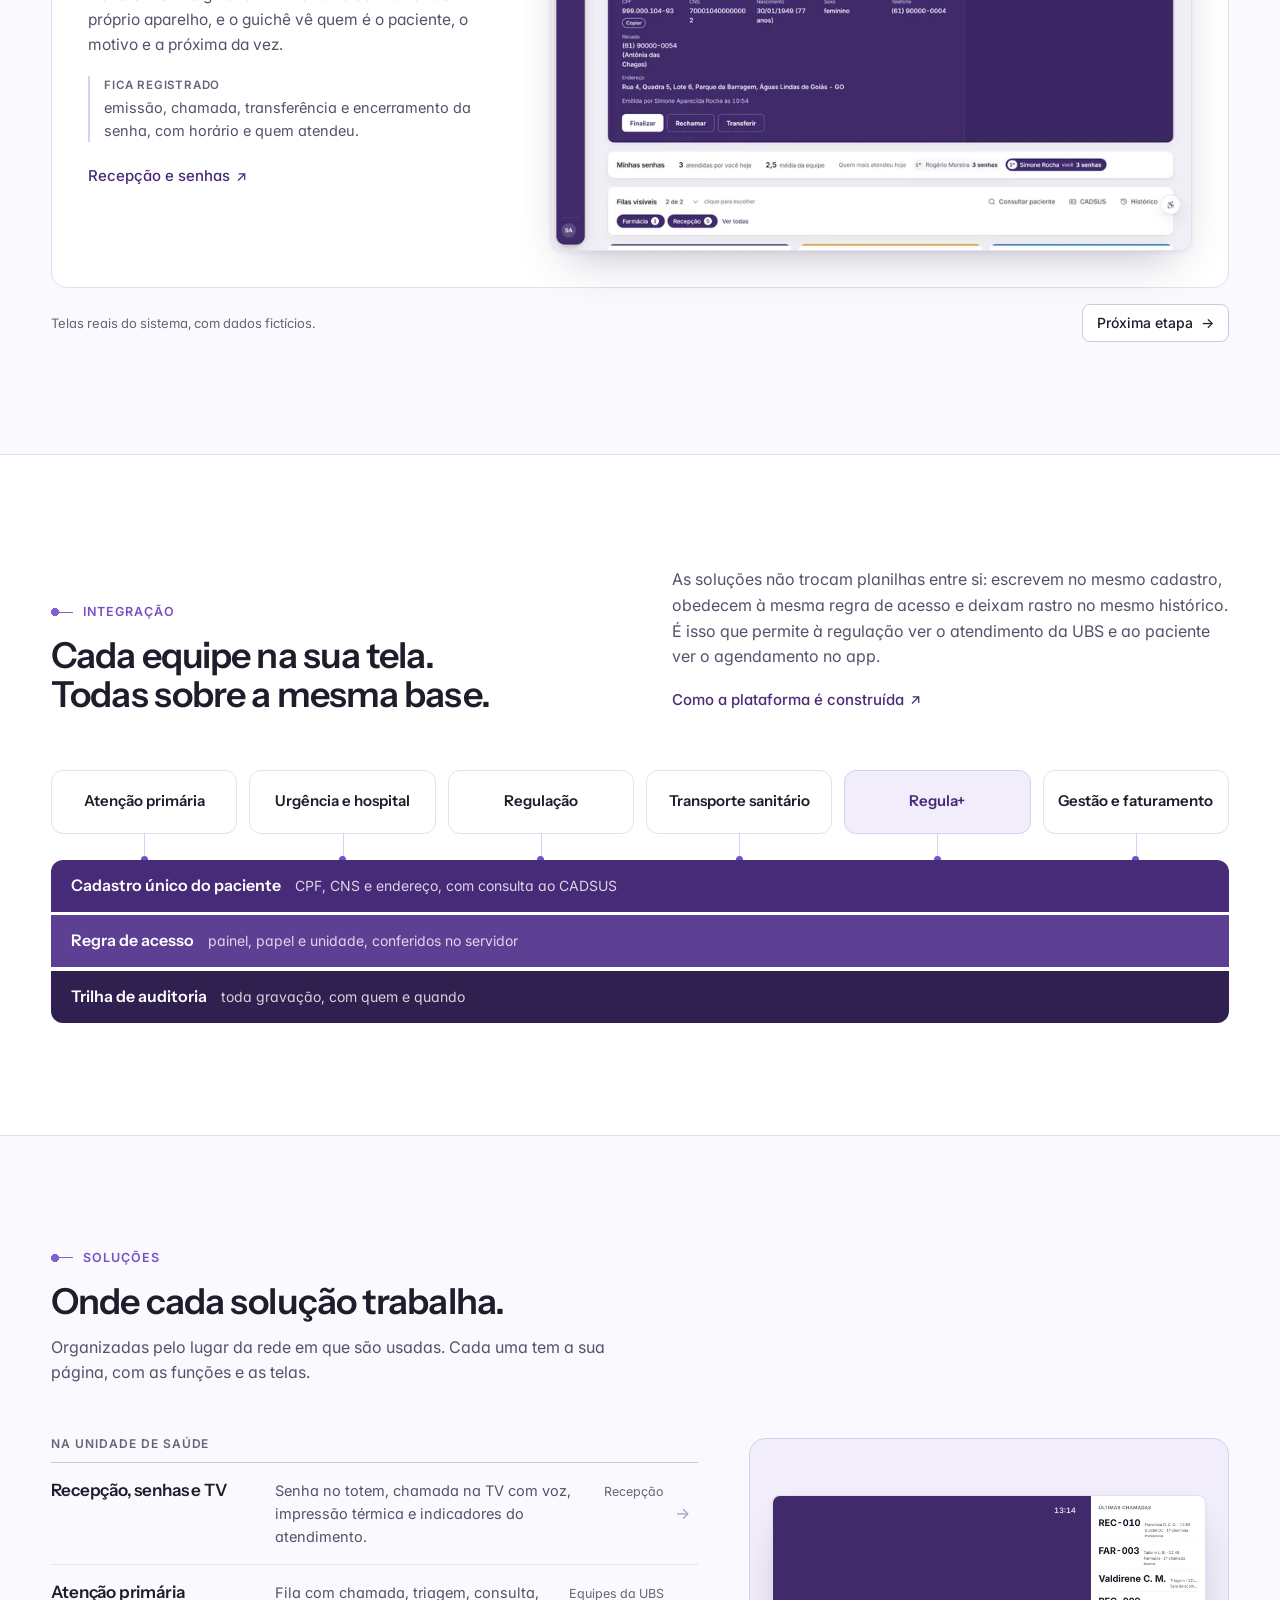
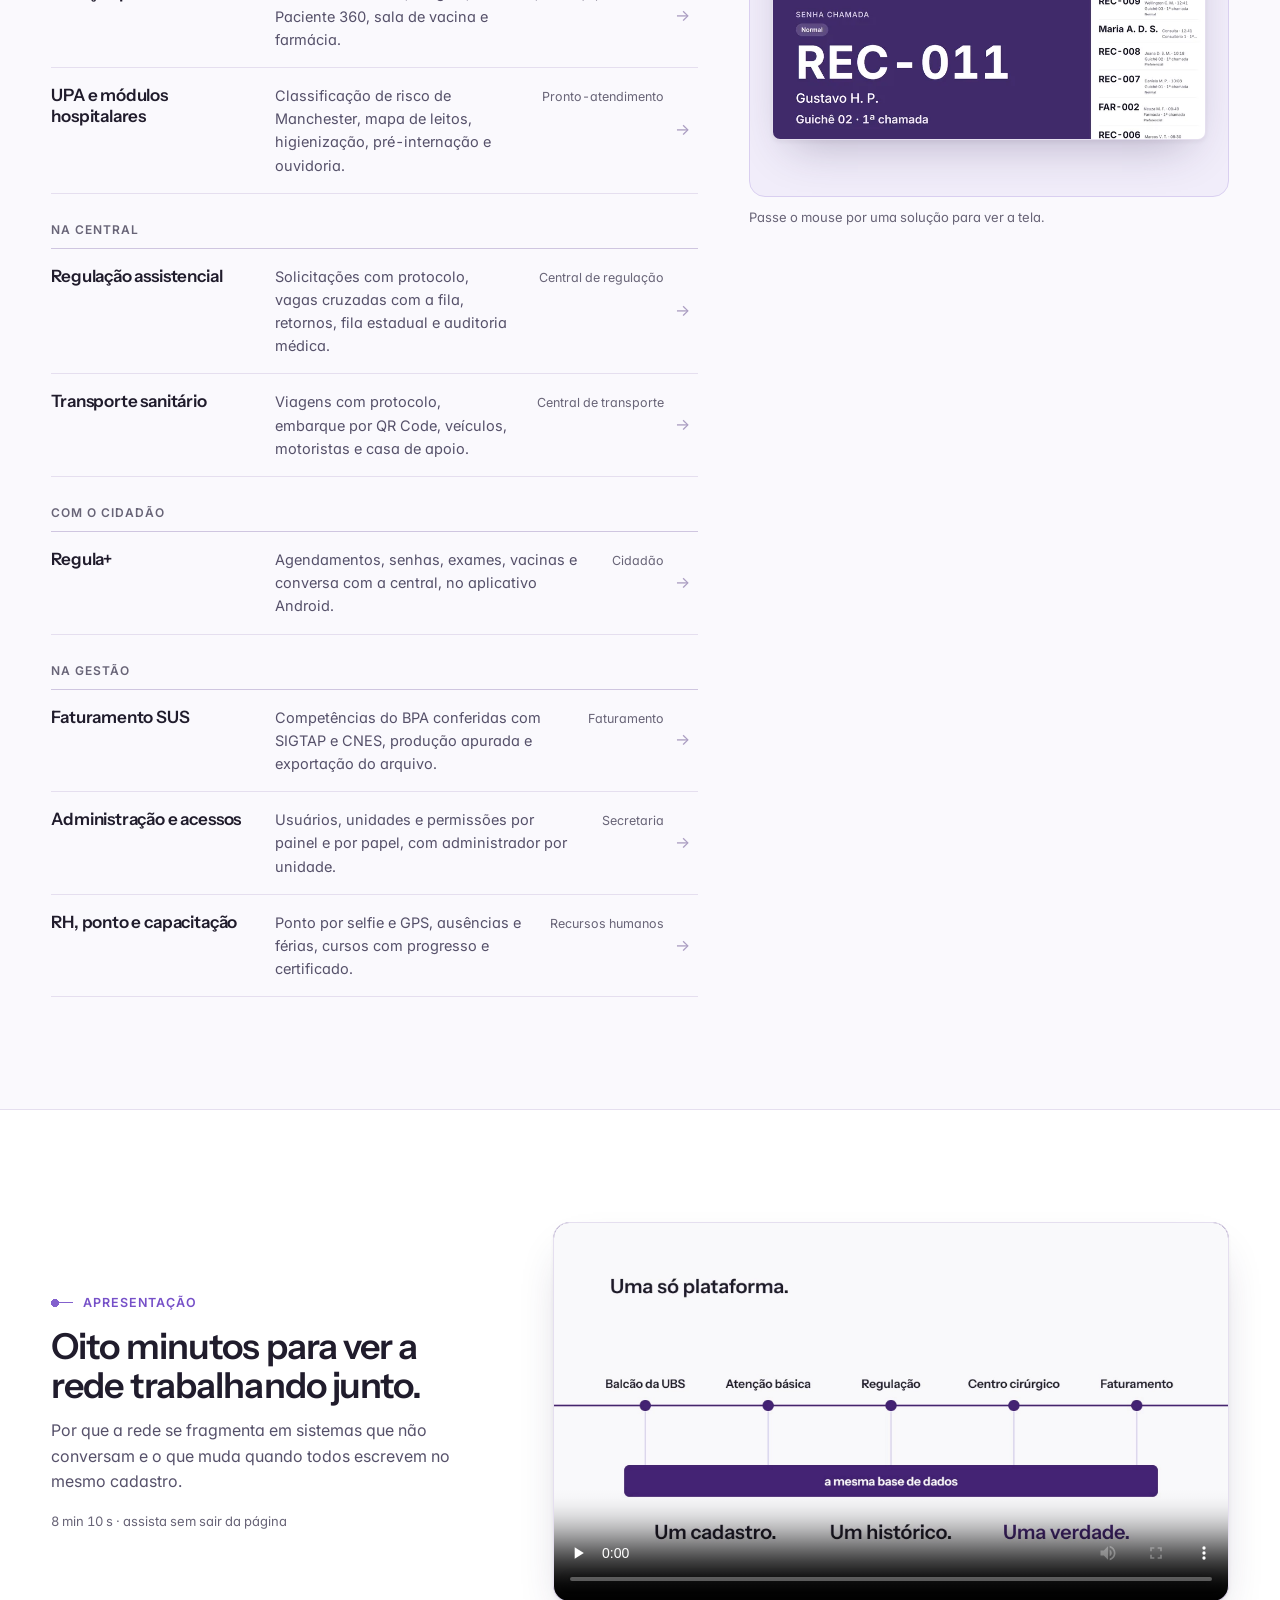
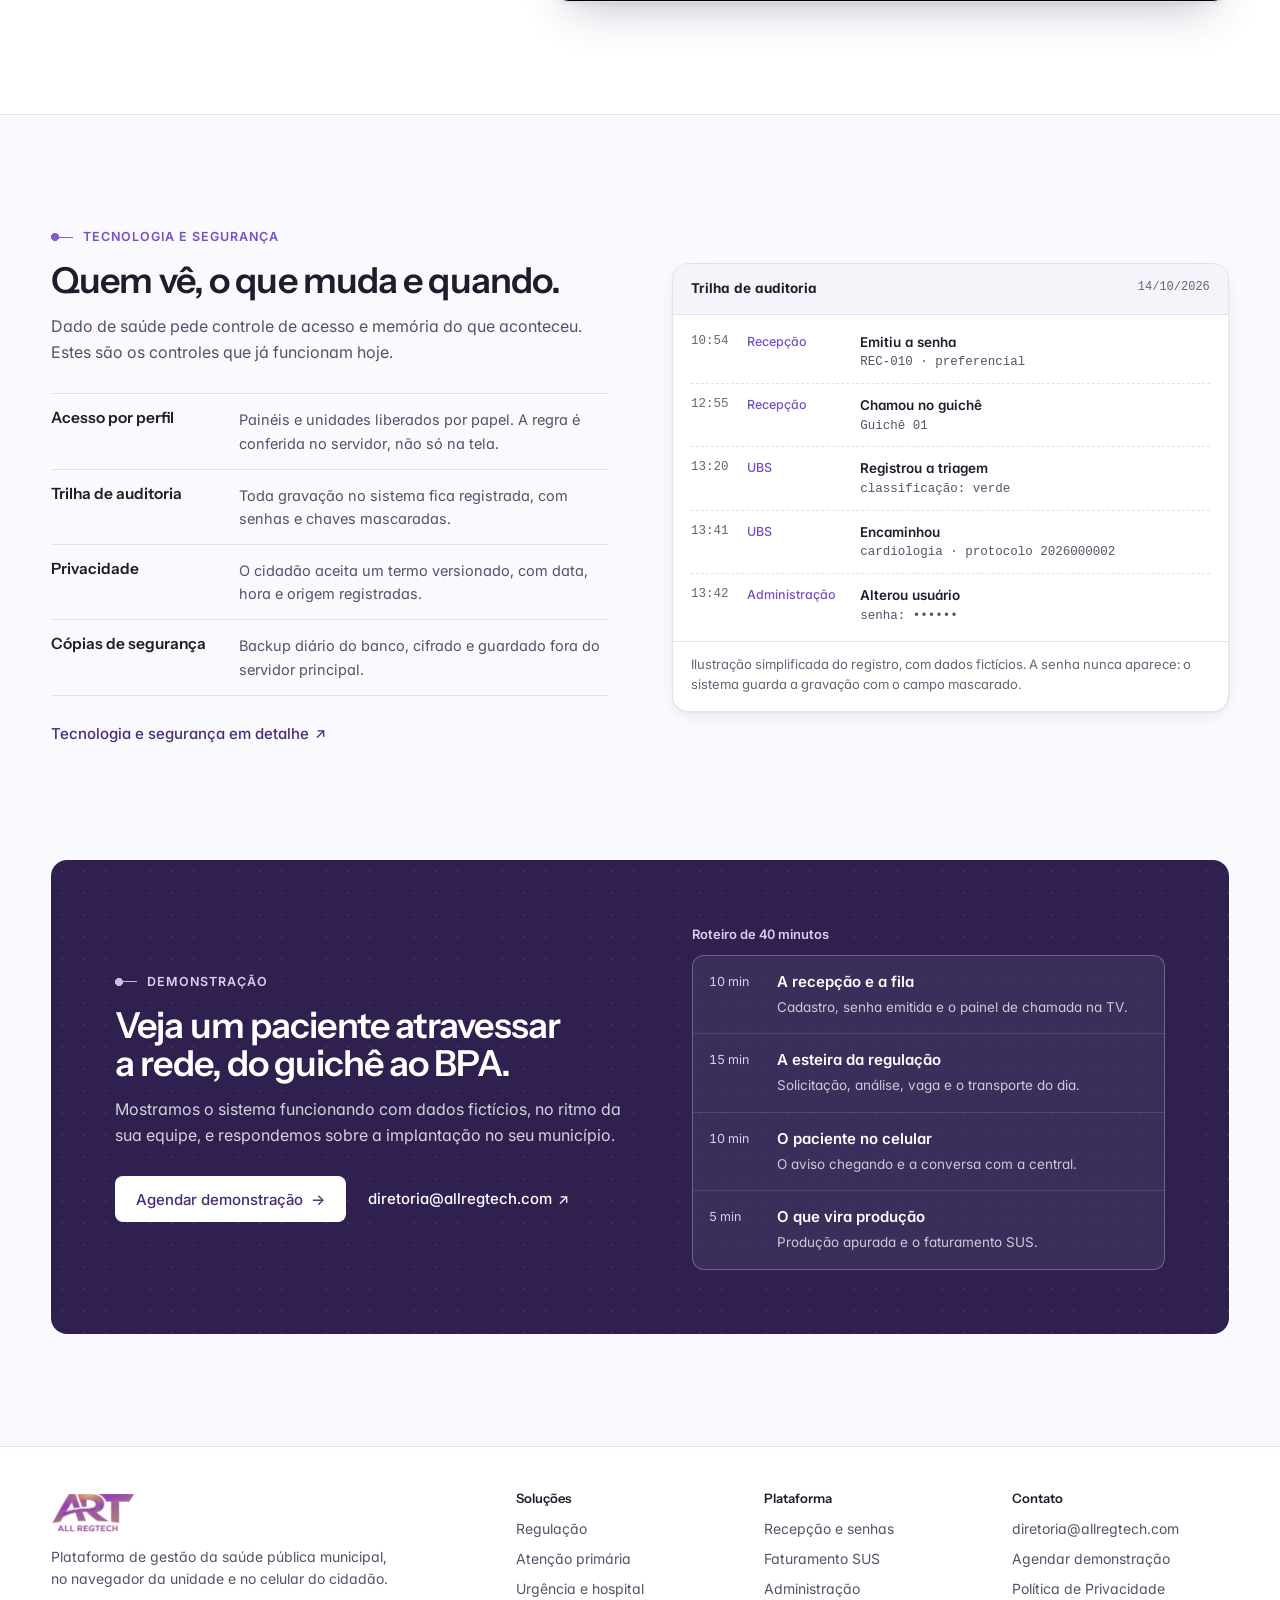
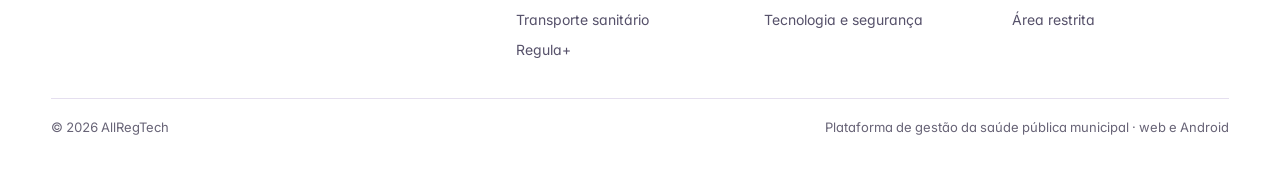
==== commit e3952e57: "Video institucional novo (motion, 1080p) com o mesmo audio; capa nova Co-Authored-By: Claude Opus 5." ====
--- a/index.html
+++ b/index.html
@@ -284,10 +284,10 @@
       <p class="sobre">Apresentação</p>
       <h2 class="t-2" id="t-video">Oito minutos para ver a rede trabalhando junto.</h2>
       <p class="lead" style="margin-top:14px">Por que a rede se fragmenta em sistemas que não conversam e o que muda quando todos escrevem no mesmo cadastro.</p>
-      <p class="miudo" style="margin-top:16px">8 min 18 s · assista sem sair da página</p>
+      <p class="miudo" style="margin-top:16px">8 min 10 s · assista sem sair da página</p>
     </div>
     <figure class="surge">
-      <video src="video-allregtech.mp4" poster="video-capa.jpg" controls playsinline preload="none" aria-label="Vídeo de apresentação da AllRegTech"></video>
+      <video src="video-allregtech.mp4?v=2" poster="video-capa.jpg?v=2" controls playsinline preload="none" aria-label="Vídeo de apresentação da AllRegTech"></video>
     </figure>
   </div>
 </section>
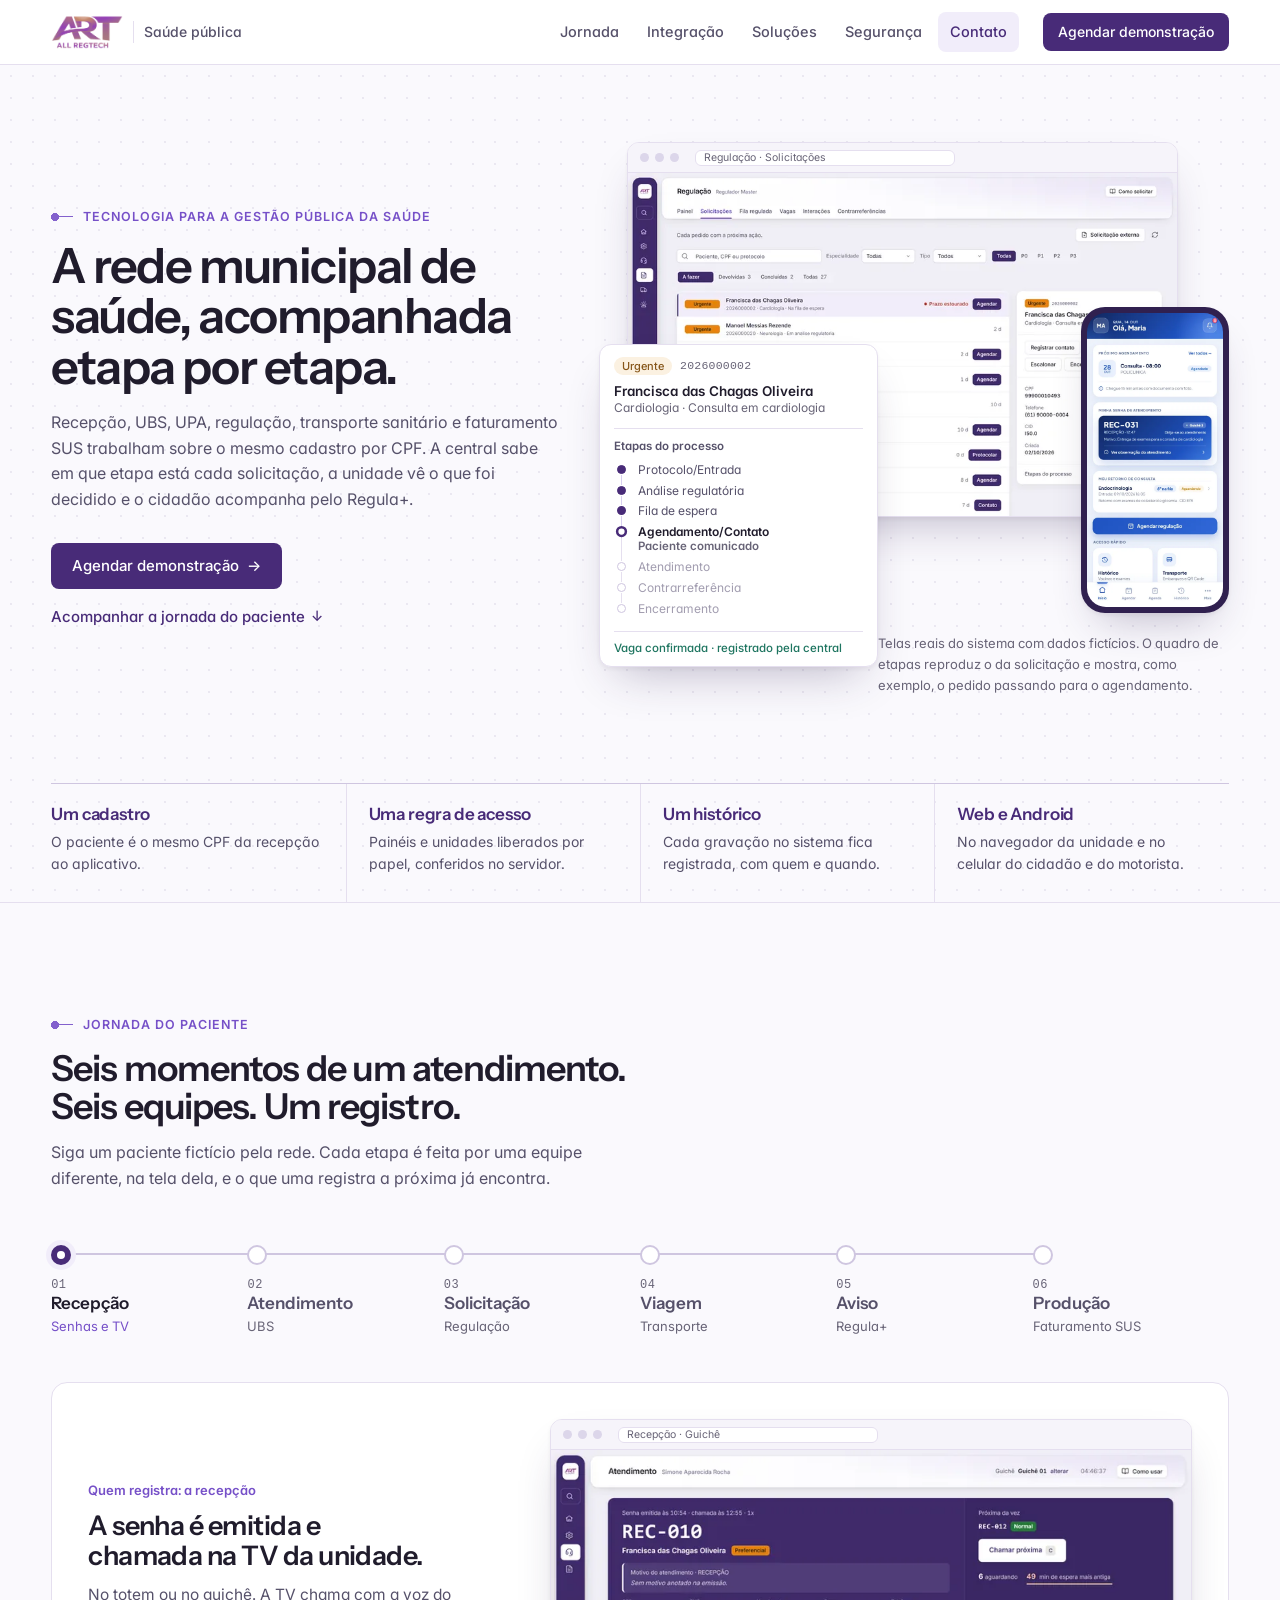
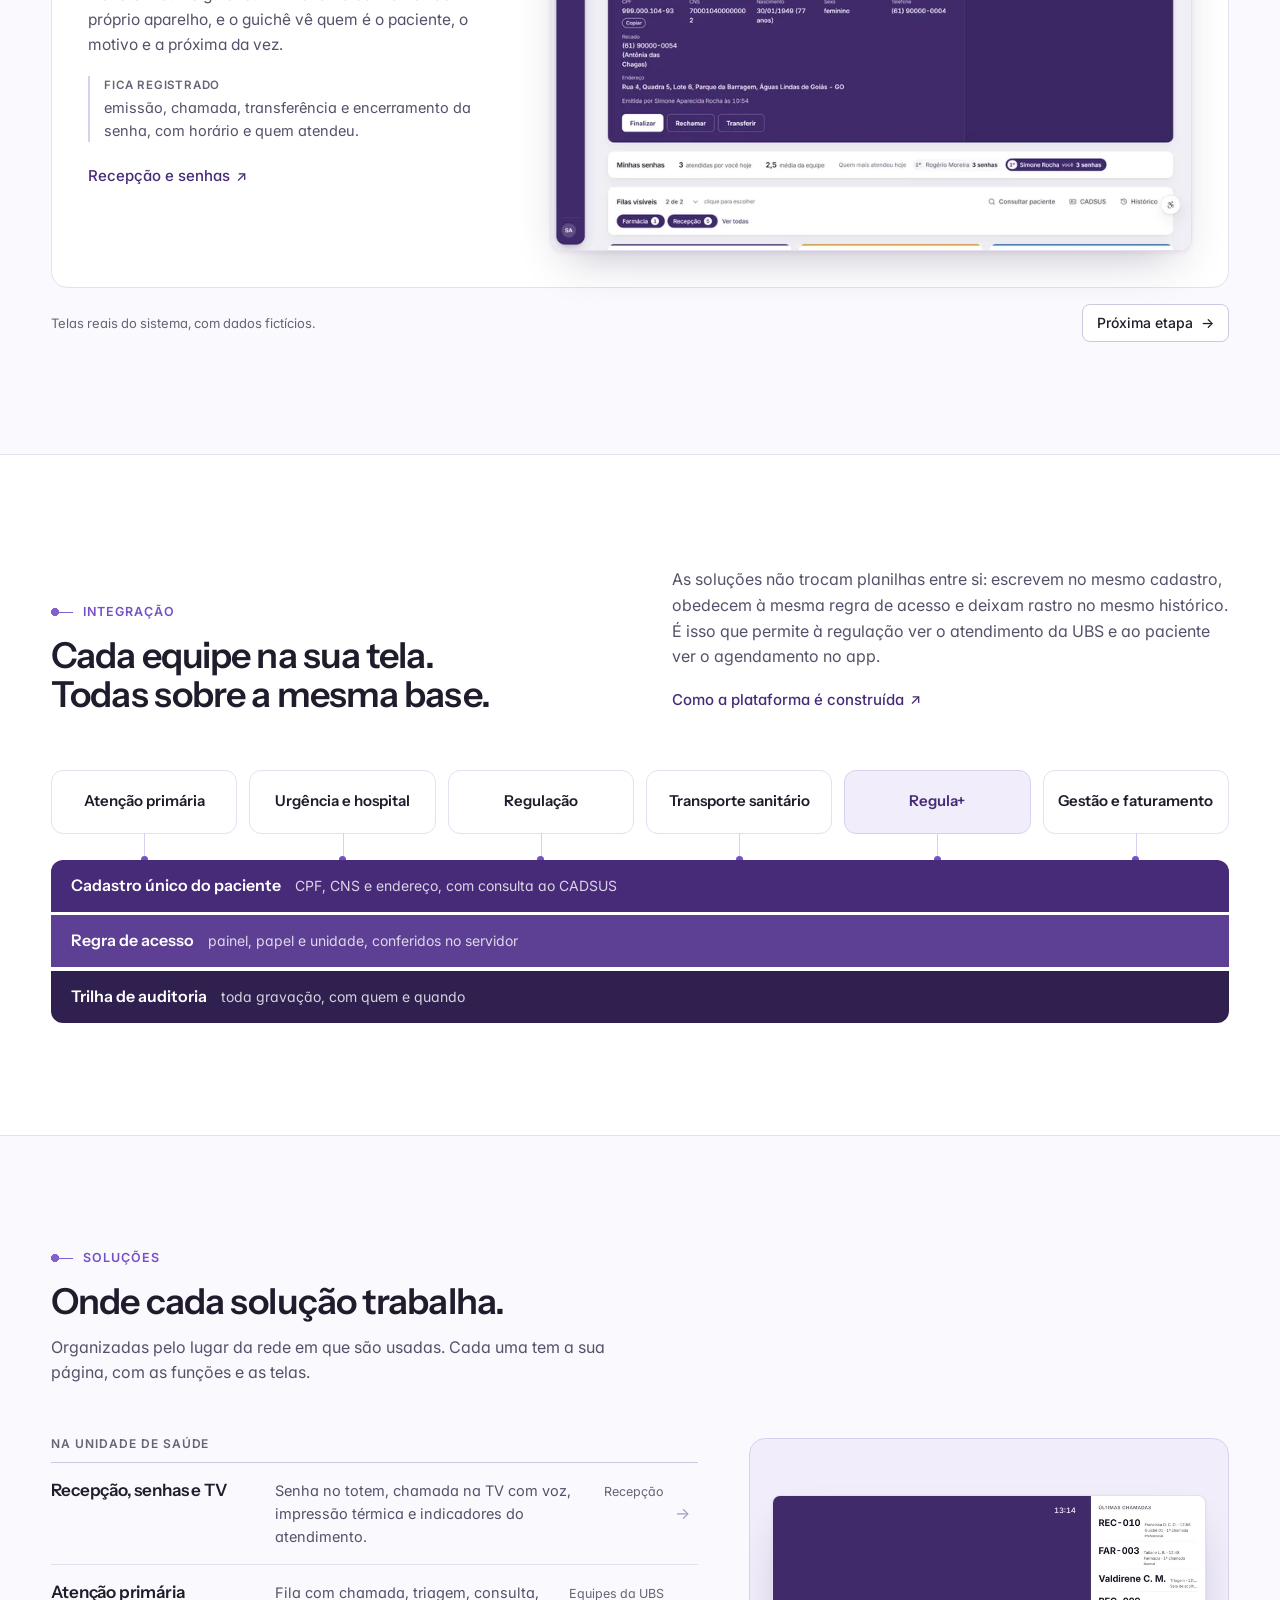
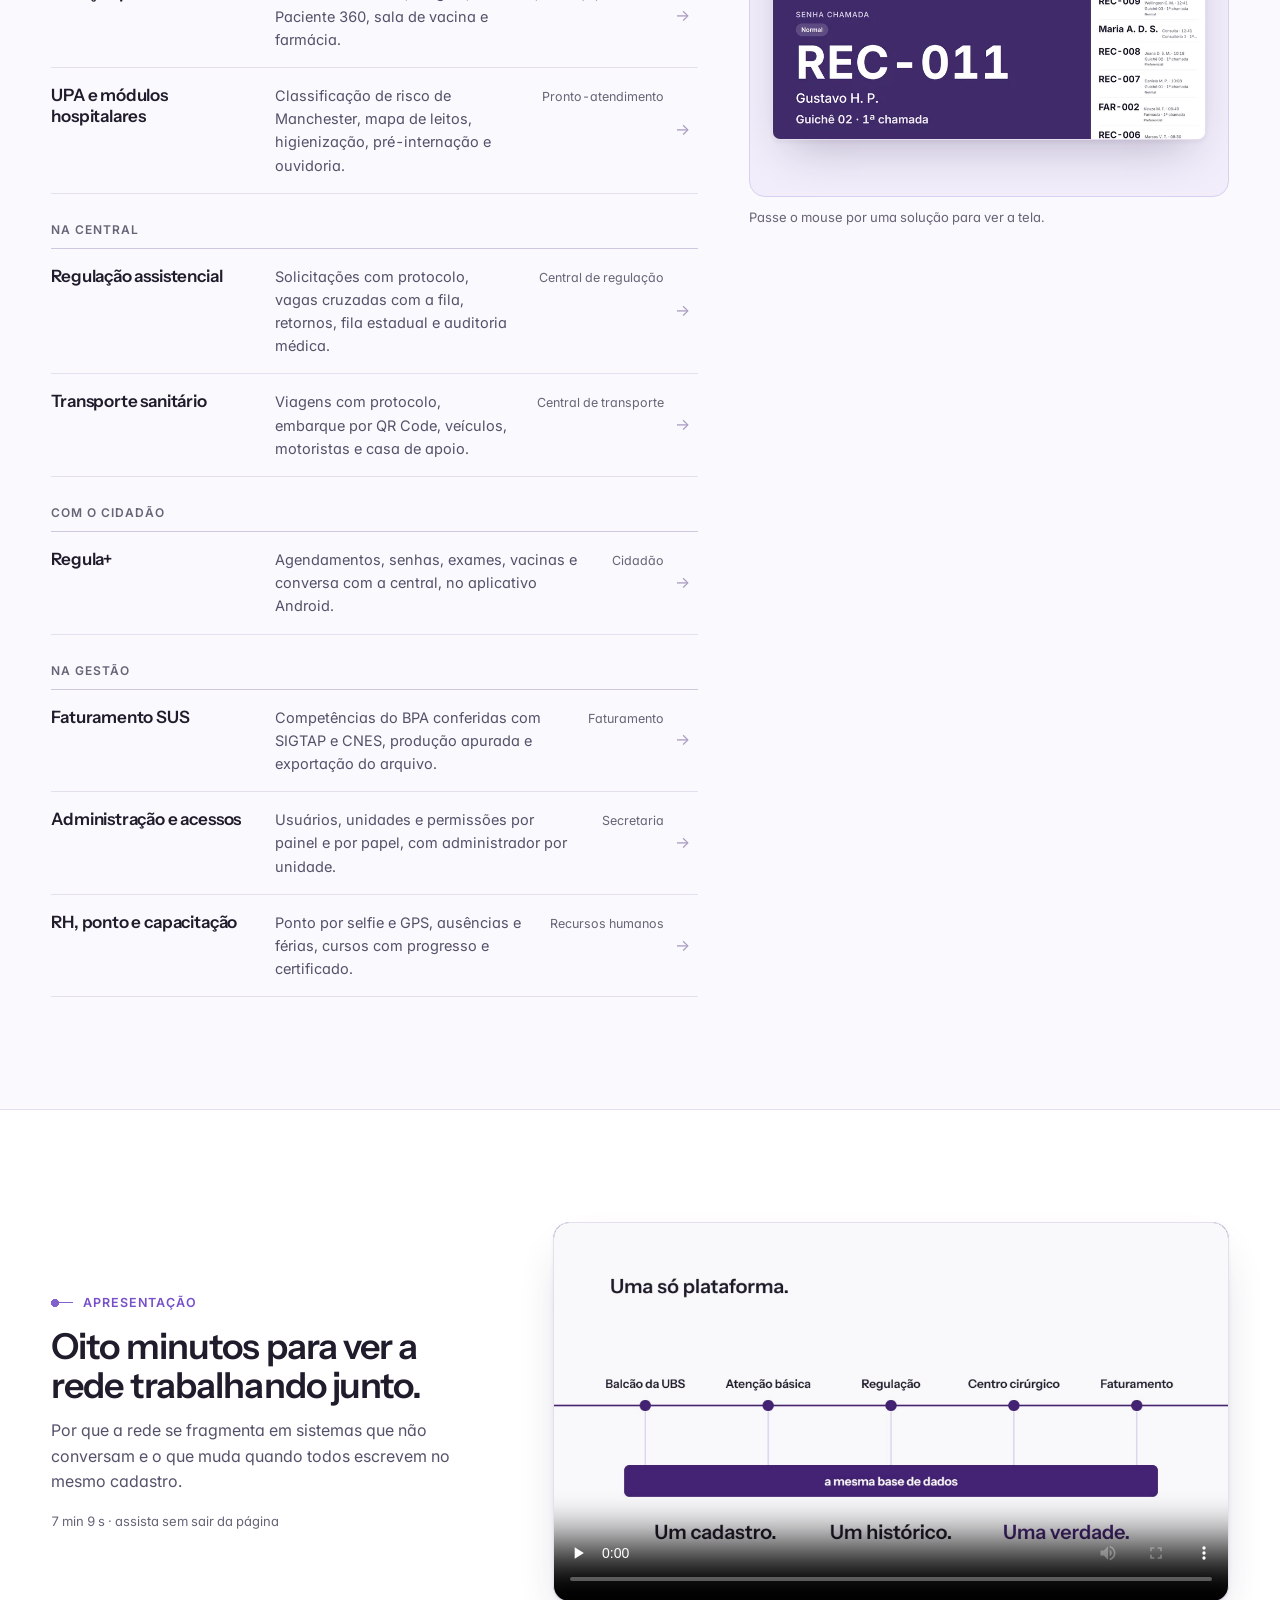
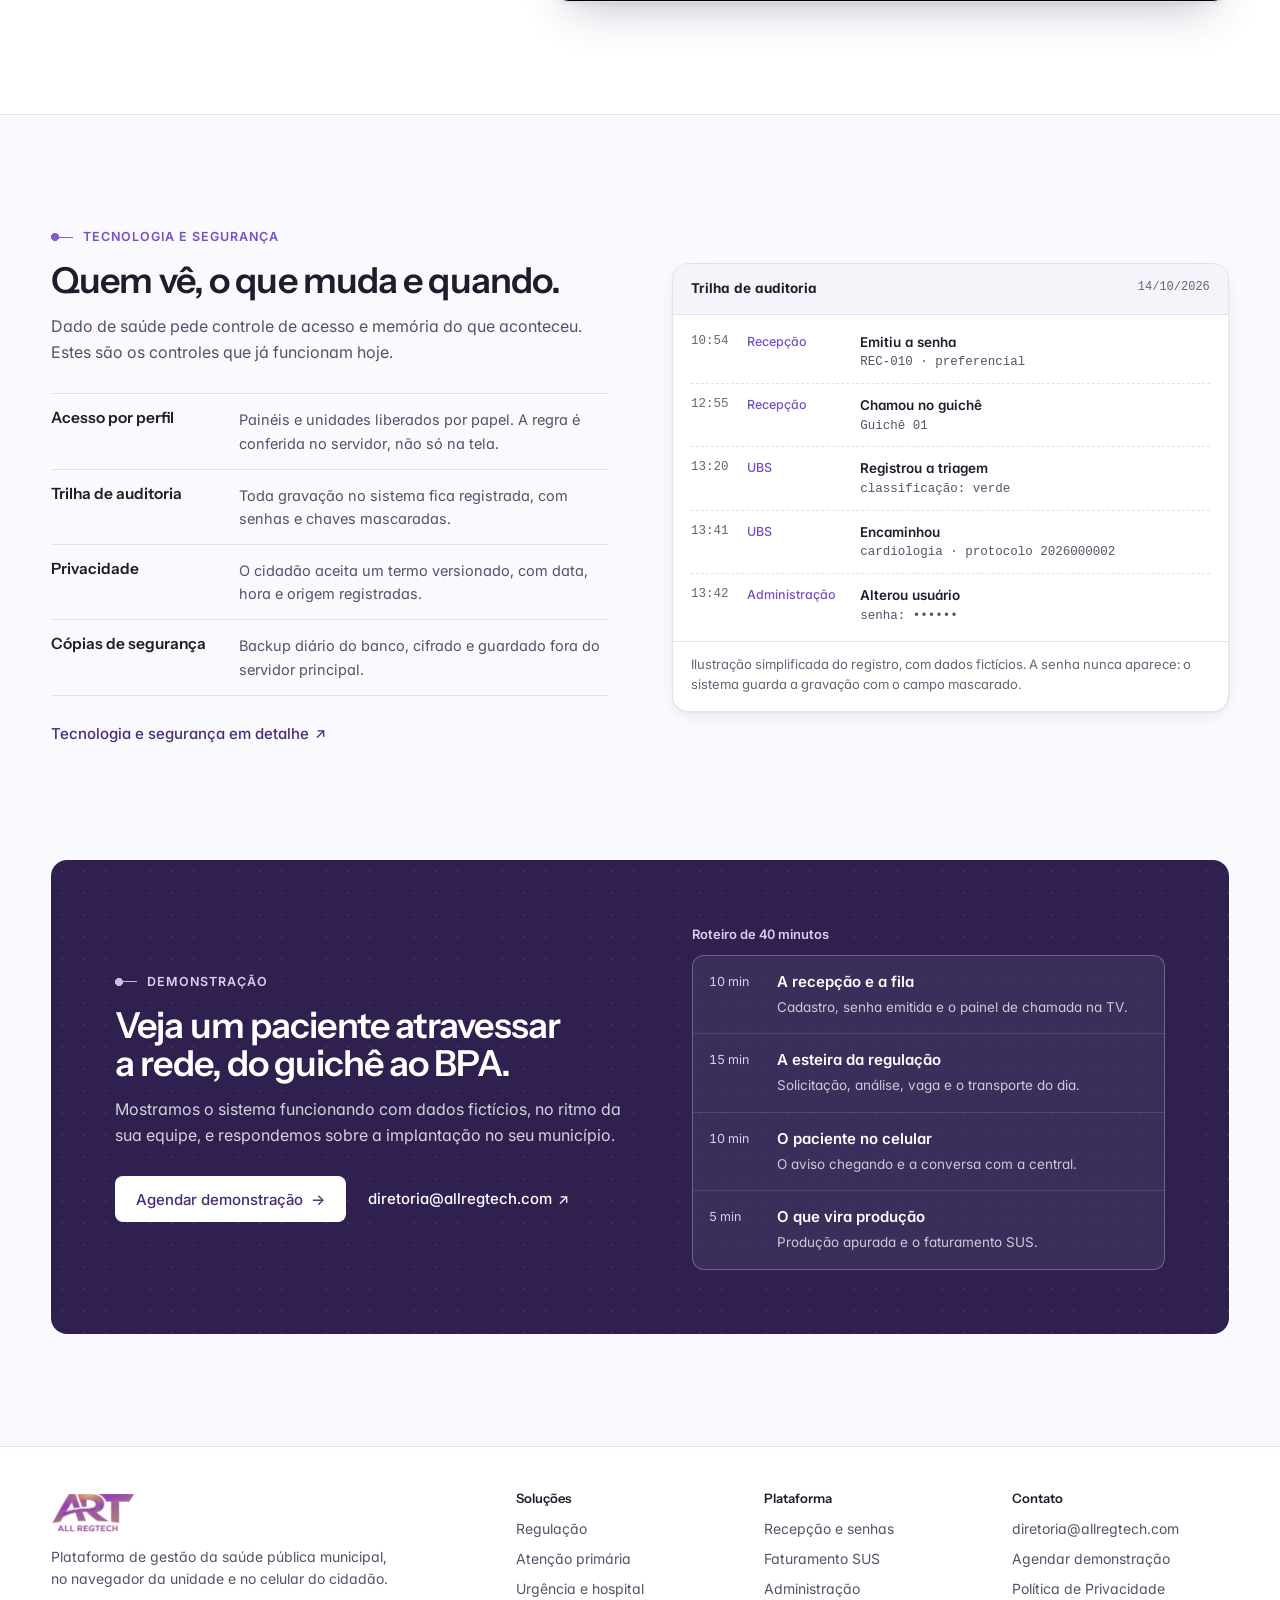
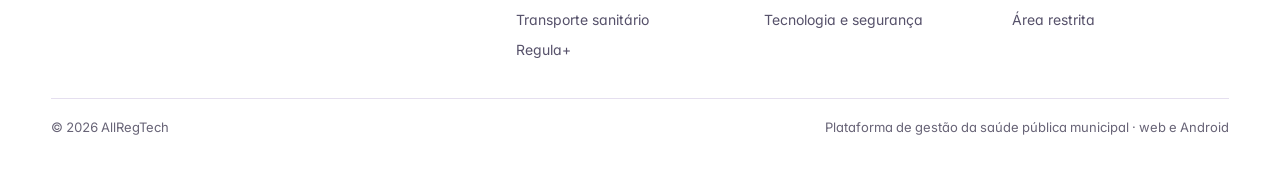
==== commit 76b9dc10: "Video institucional com locucao masculina (Henrique), filme retimado para a voz nova Co-Authored-By:" ====
--- a/index.html
+++ b/index.html
@@ -284,10 +284,10 @@
       <p class="sobre">Apresentação</p>
       <h2 class="t-2" id="t-video">Oito minutos para ver a rede trabalhando junto.</h2>
       <p class="lead" style="margin-top:14px">Por que a rede se fragmenta em sistemas que não conversam e o que muda quando todos escrevem no mesmo cadastro.</p>
-      <p class="miudo" style="margin-top:16px">8 min 10 s · assista sem sair da página</p>
+      <p class="miudo" style="margin-top:16px">7 min 9 s · assista sem sair da página</p>
     </div>
     <figure class="surge">
-      <video src="video-allregtech.mp4?v=2" poster="video-capa.jpg?v=2" controls playsinline preload="none" aria-label="Vídeo de apresentação da AllRegTech"></video>
+      <video src="video-allregtech.mp4?v=3" poster="video-capa.jpg?v=2" controls playsinline preload="none" aria-label="Vídeo de apresentação da AllRegTech"></video>
     </figure>
   </div>
 </section>
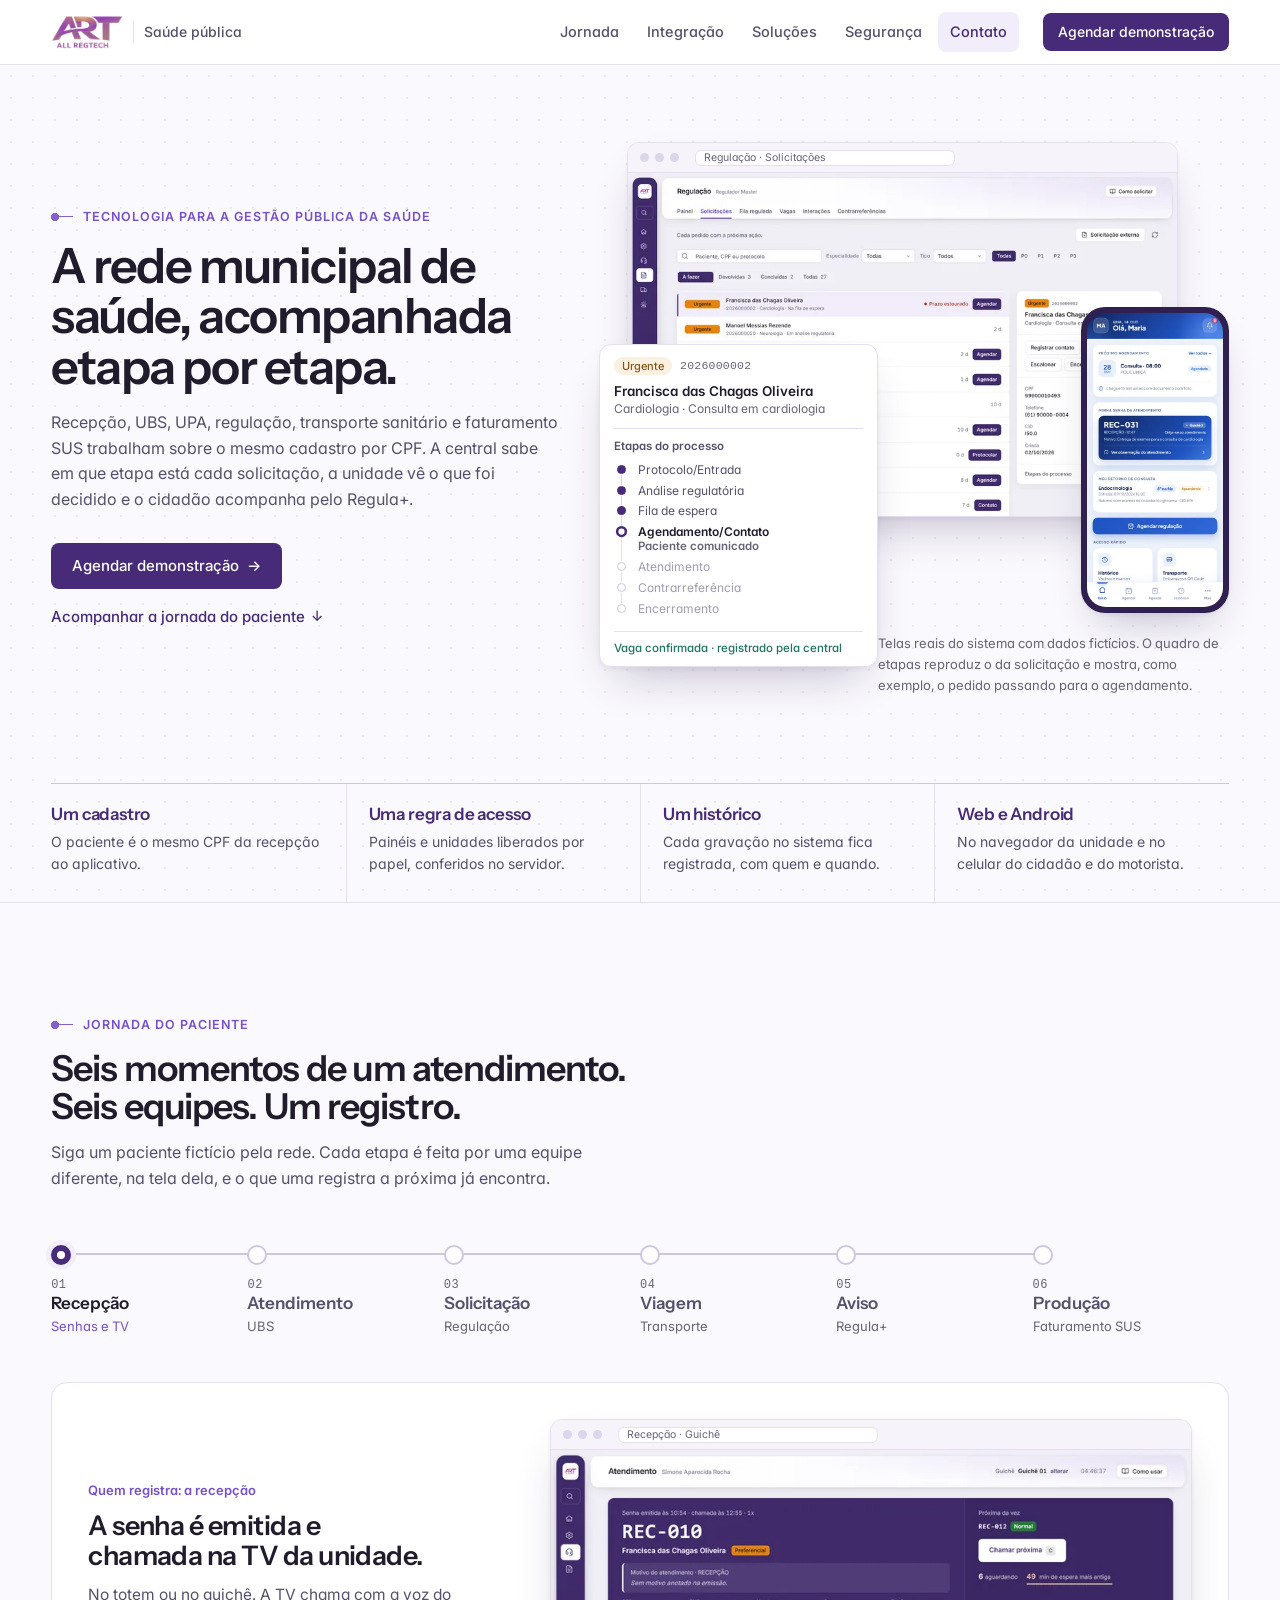
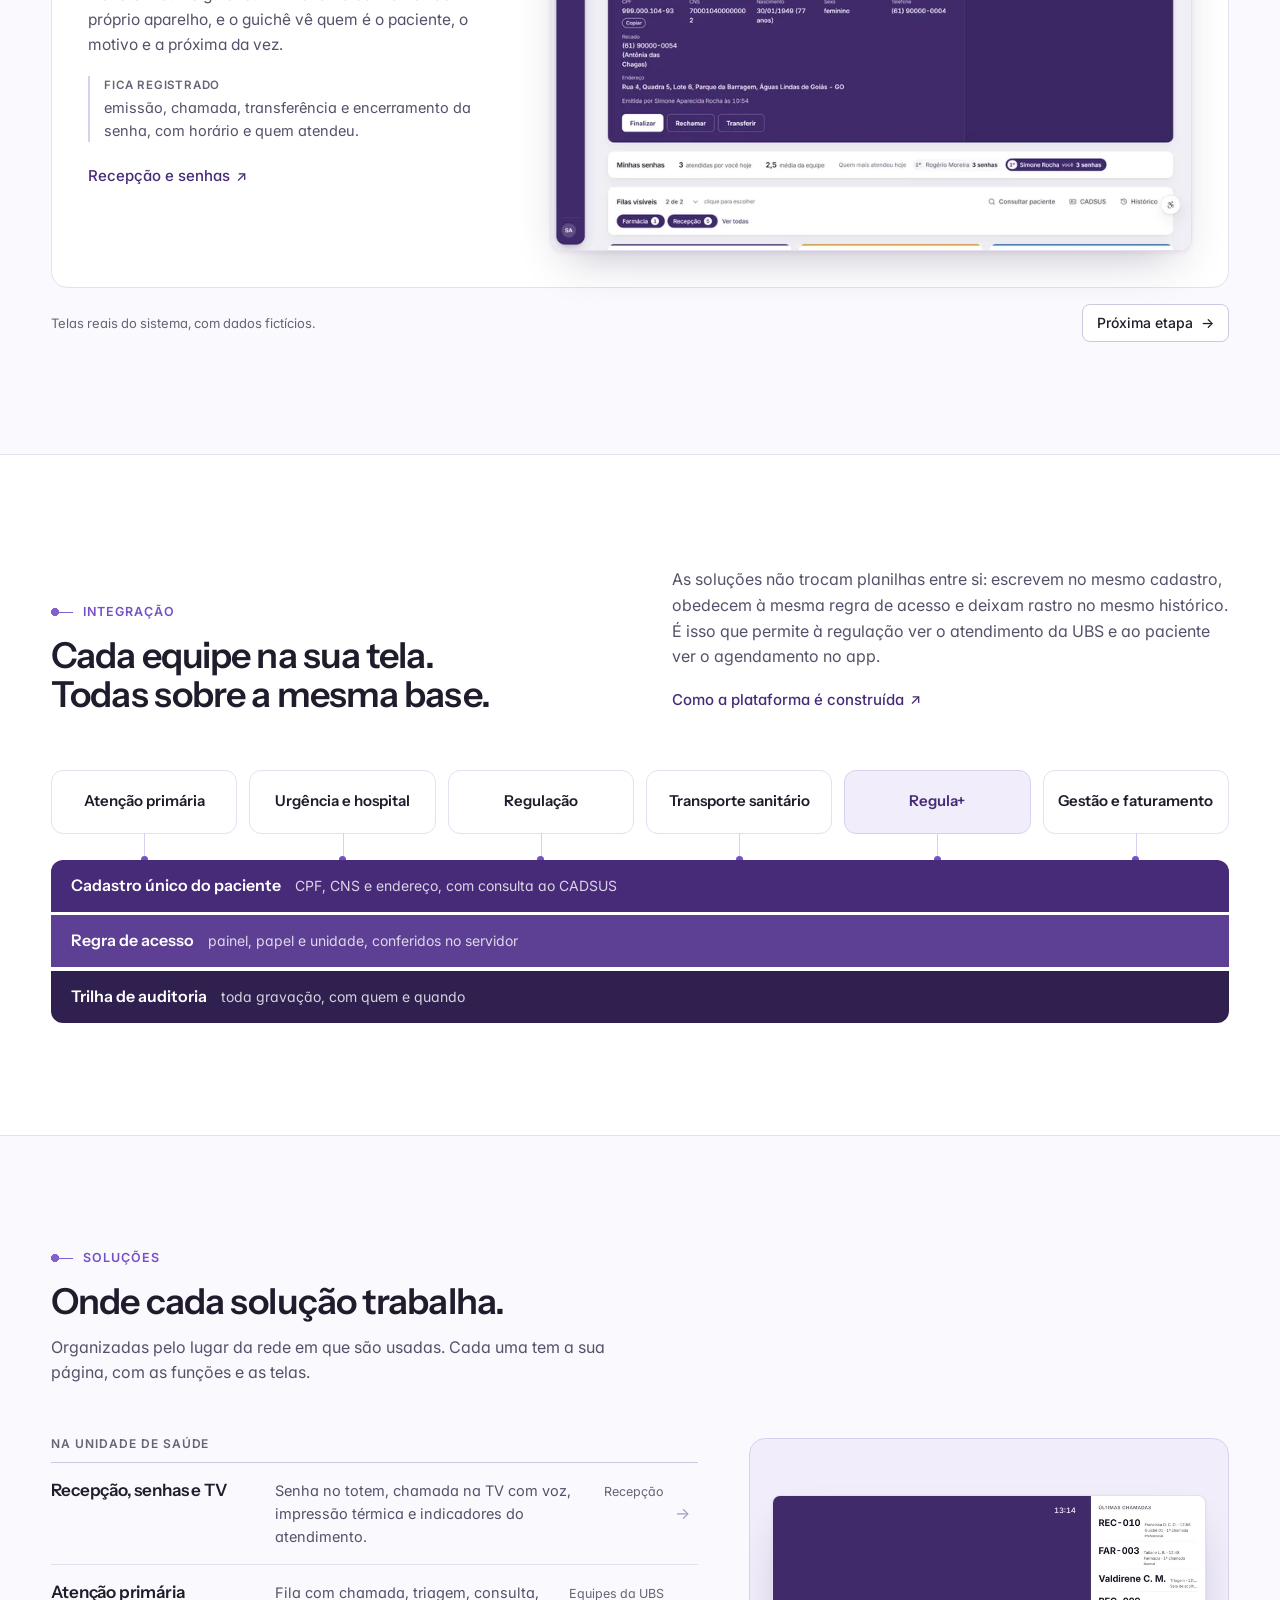
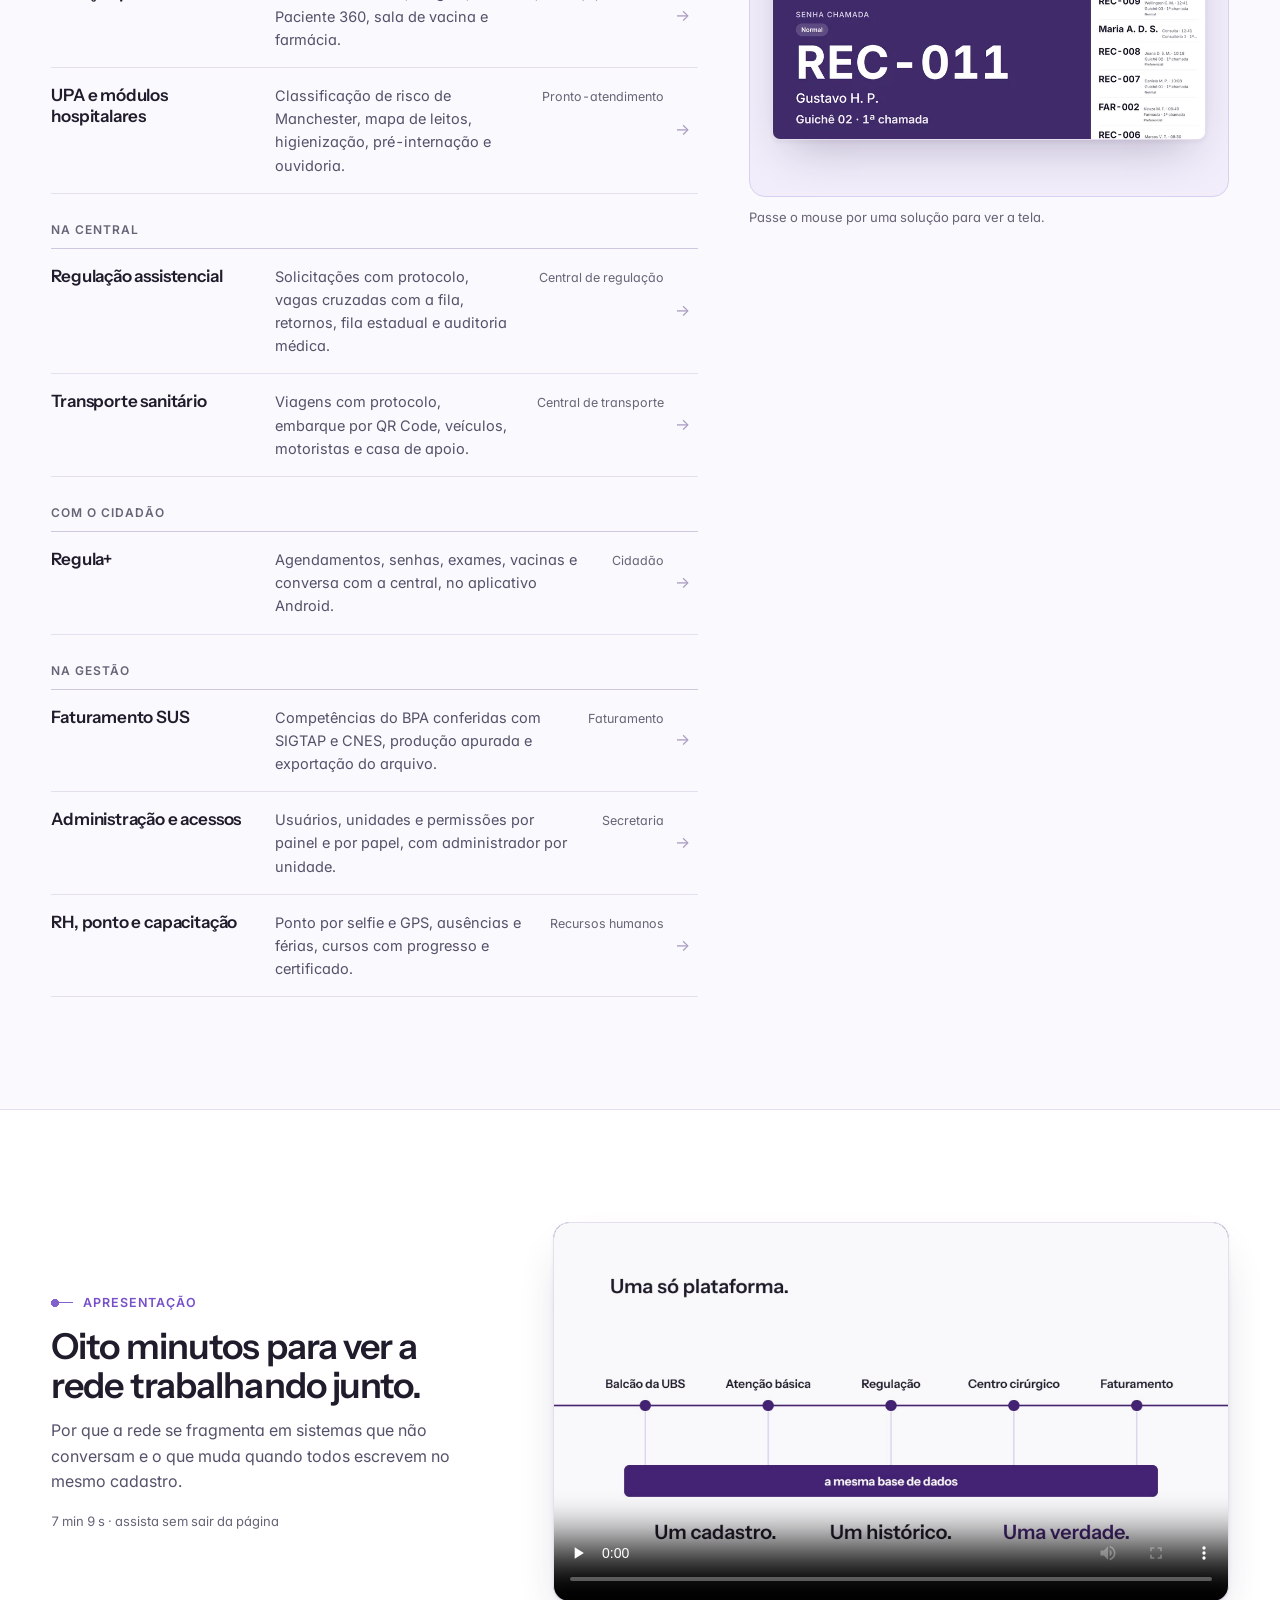
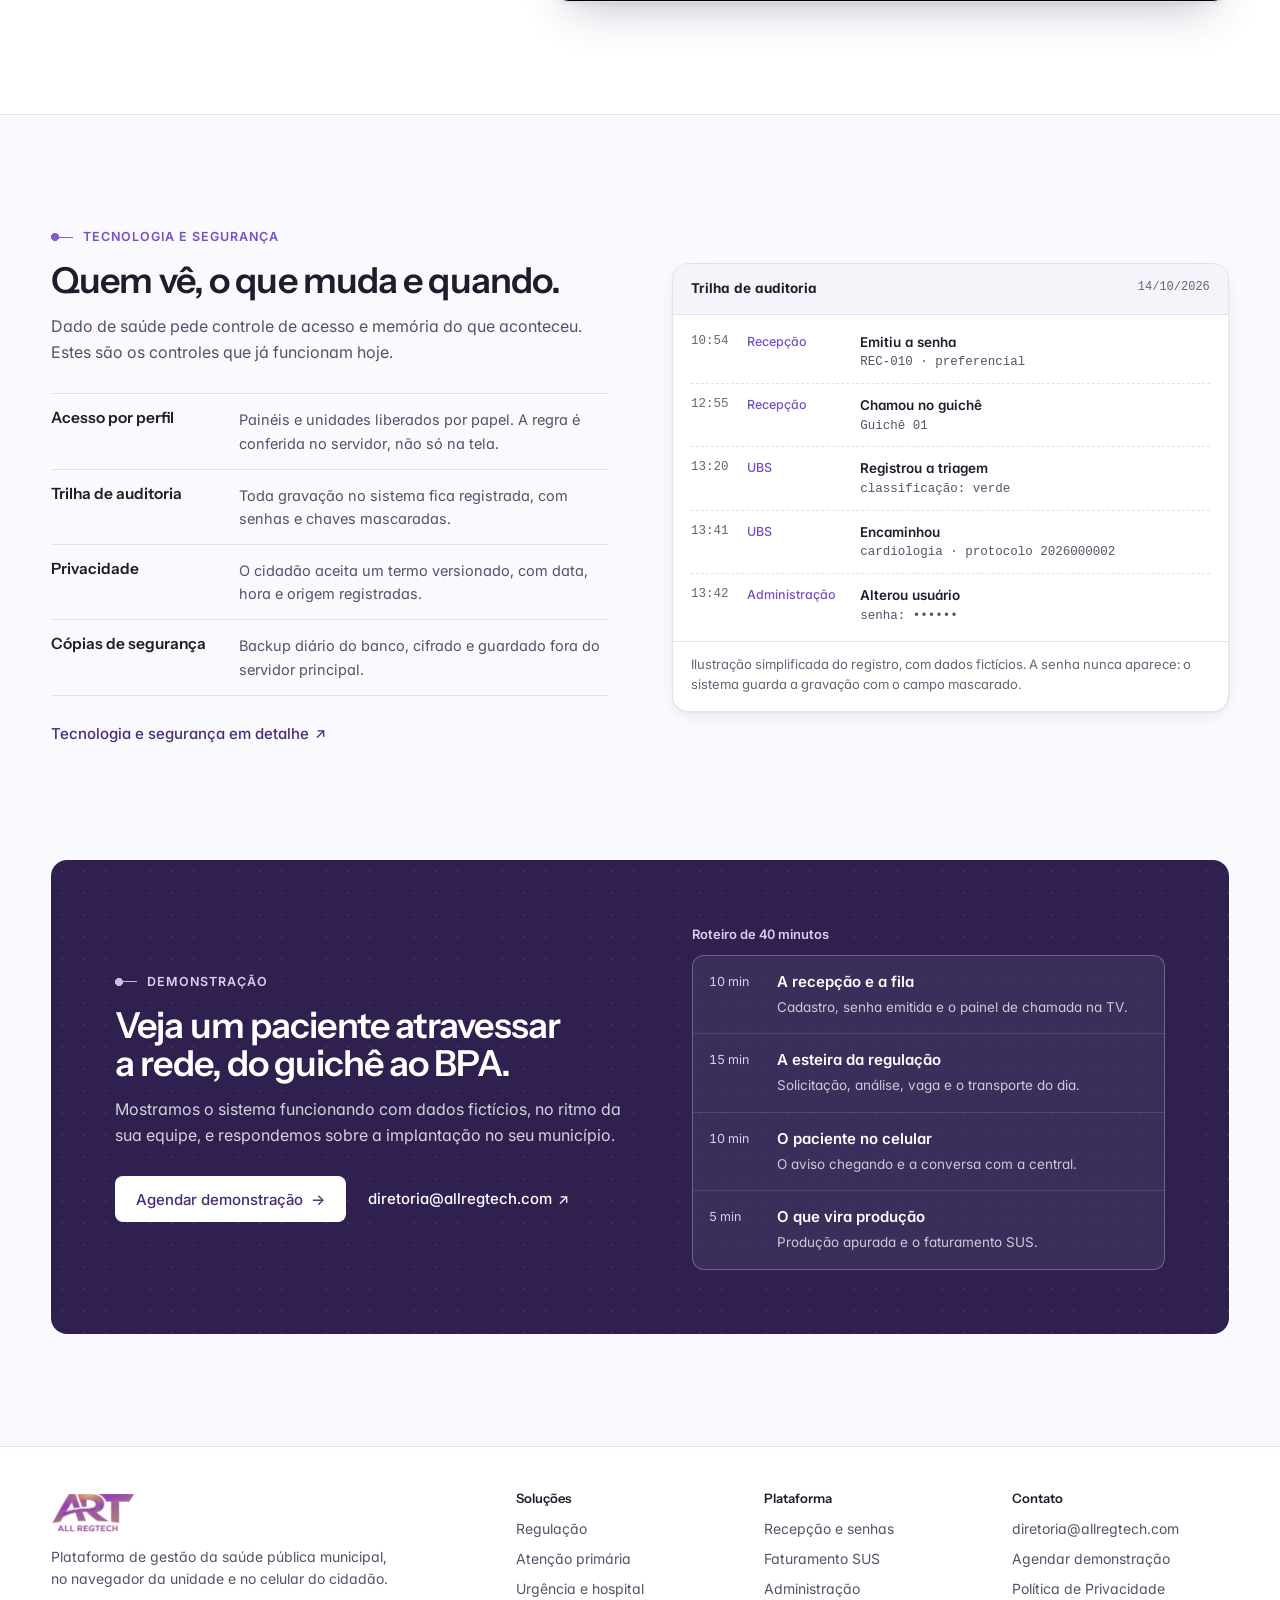
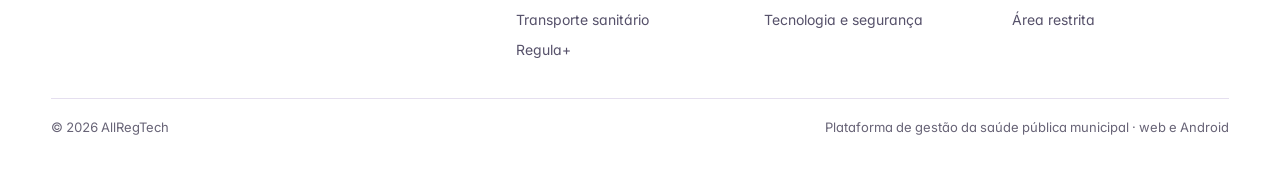
==== commit 7d4e402d: "Video institucional: volume da locucao normalizado (-15 LUFS) Co-Authored-By: Claude Opus 5.5 (1M co" ====
--- a/index.html
+++ b/index.html
@@ -287,7 +287,7 @@
       <p class="miudo" style="margin-top:16px">7 min 9 s · assista sem sair da página</p>
     </div>
     <figure class="surge">
-      <video src="video-allregtech.mp4?v=3" poster="video-capa.jpg?v=2" controls playsinline preload="none" aria-label="Vídeo de apresentação da AllRegTech"></video>
+      <video src="video-allregtech.mp4?v=4" poster="video-capa.jpg?v=2" controls playsinline preload="none" aria-label="Vídeo de apresentação da AllRegTech"></video>
     </figure>
   </div>
 </section>
